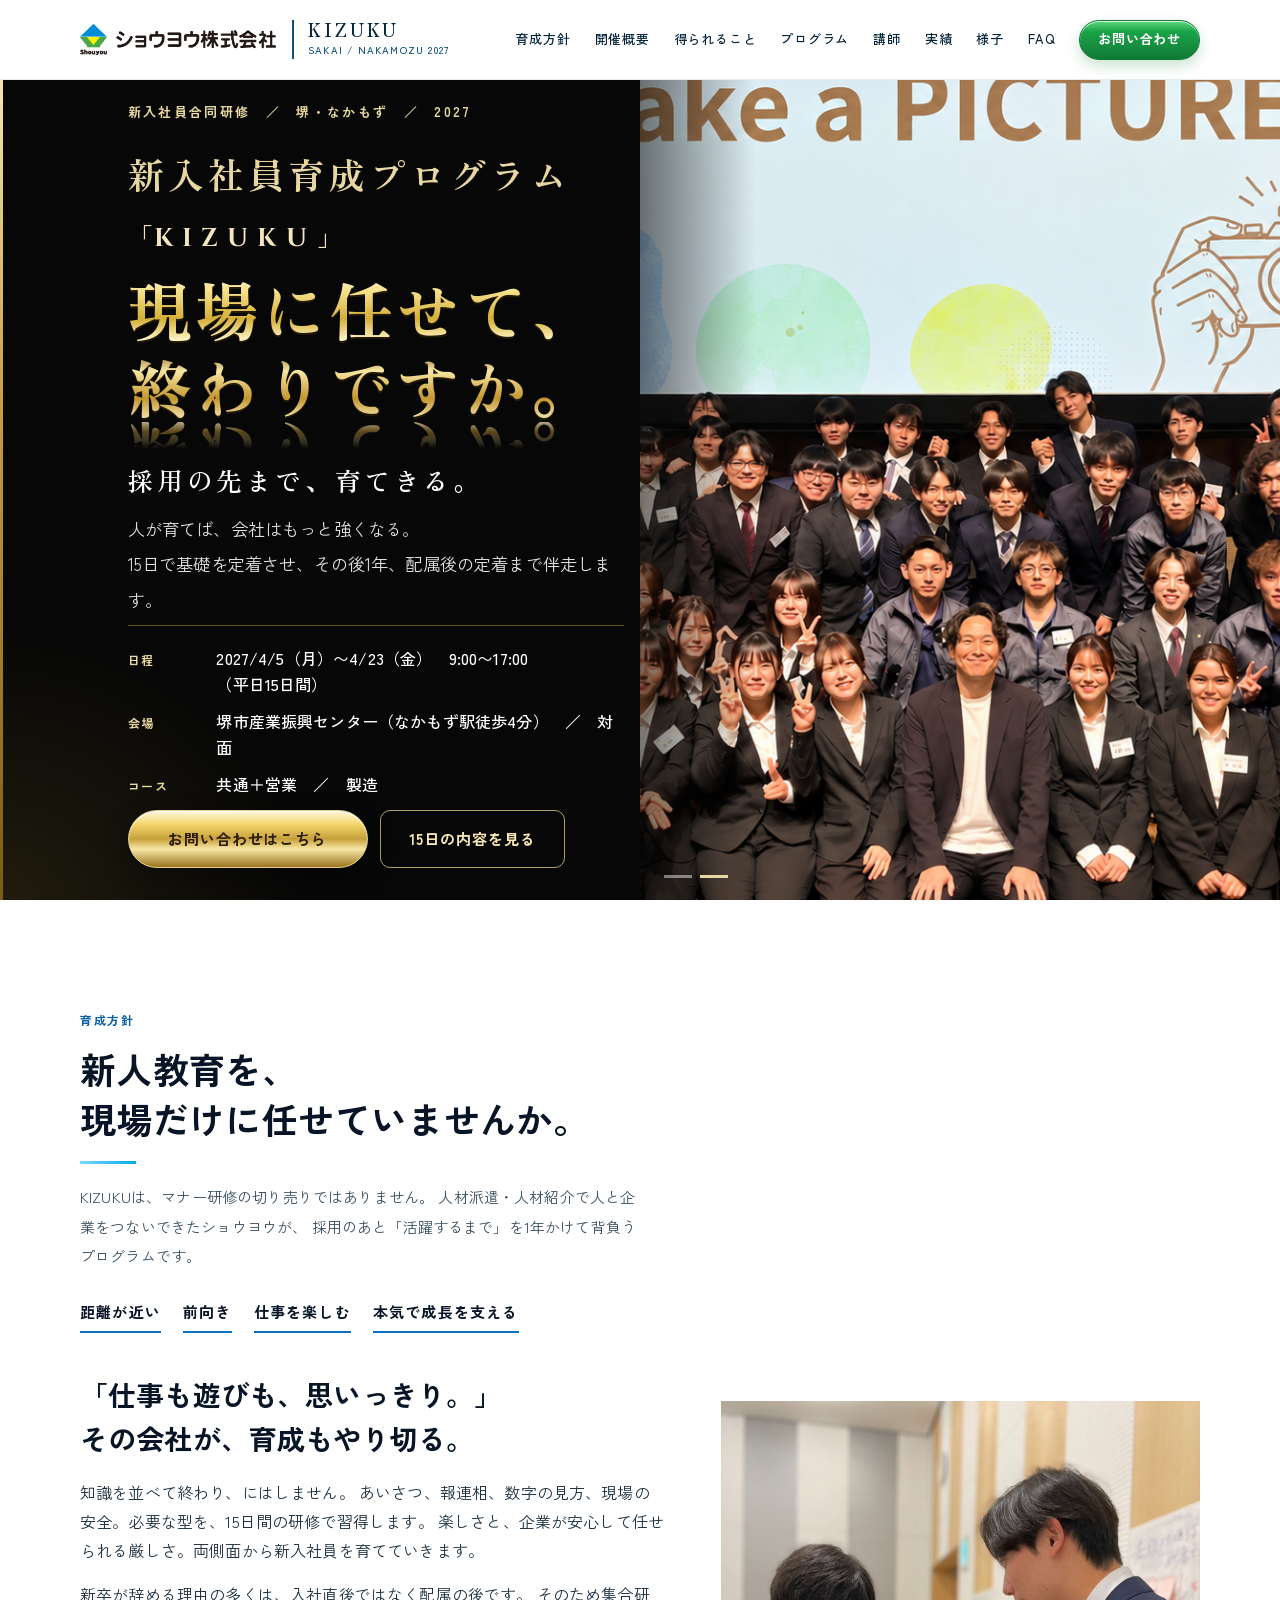
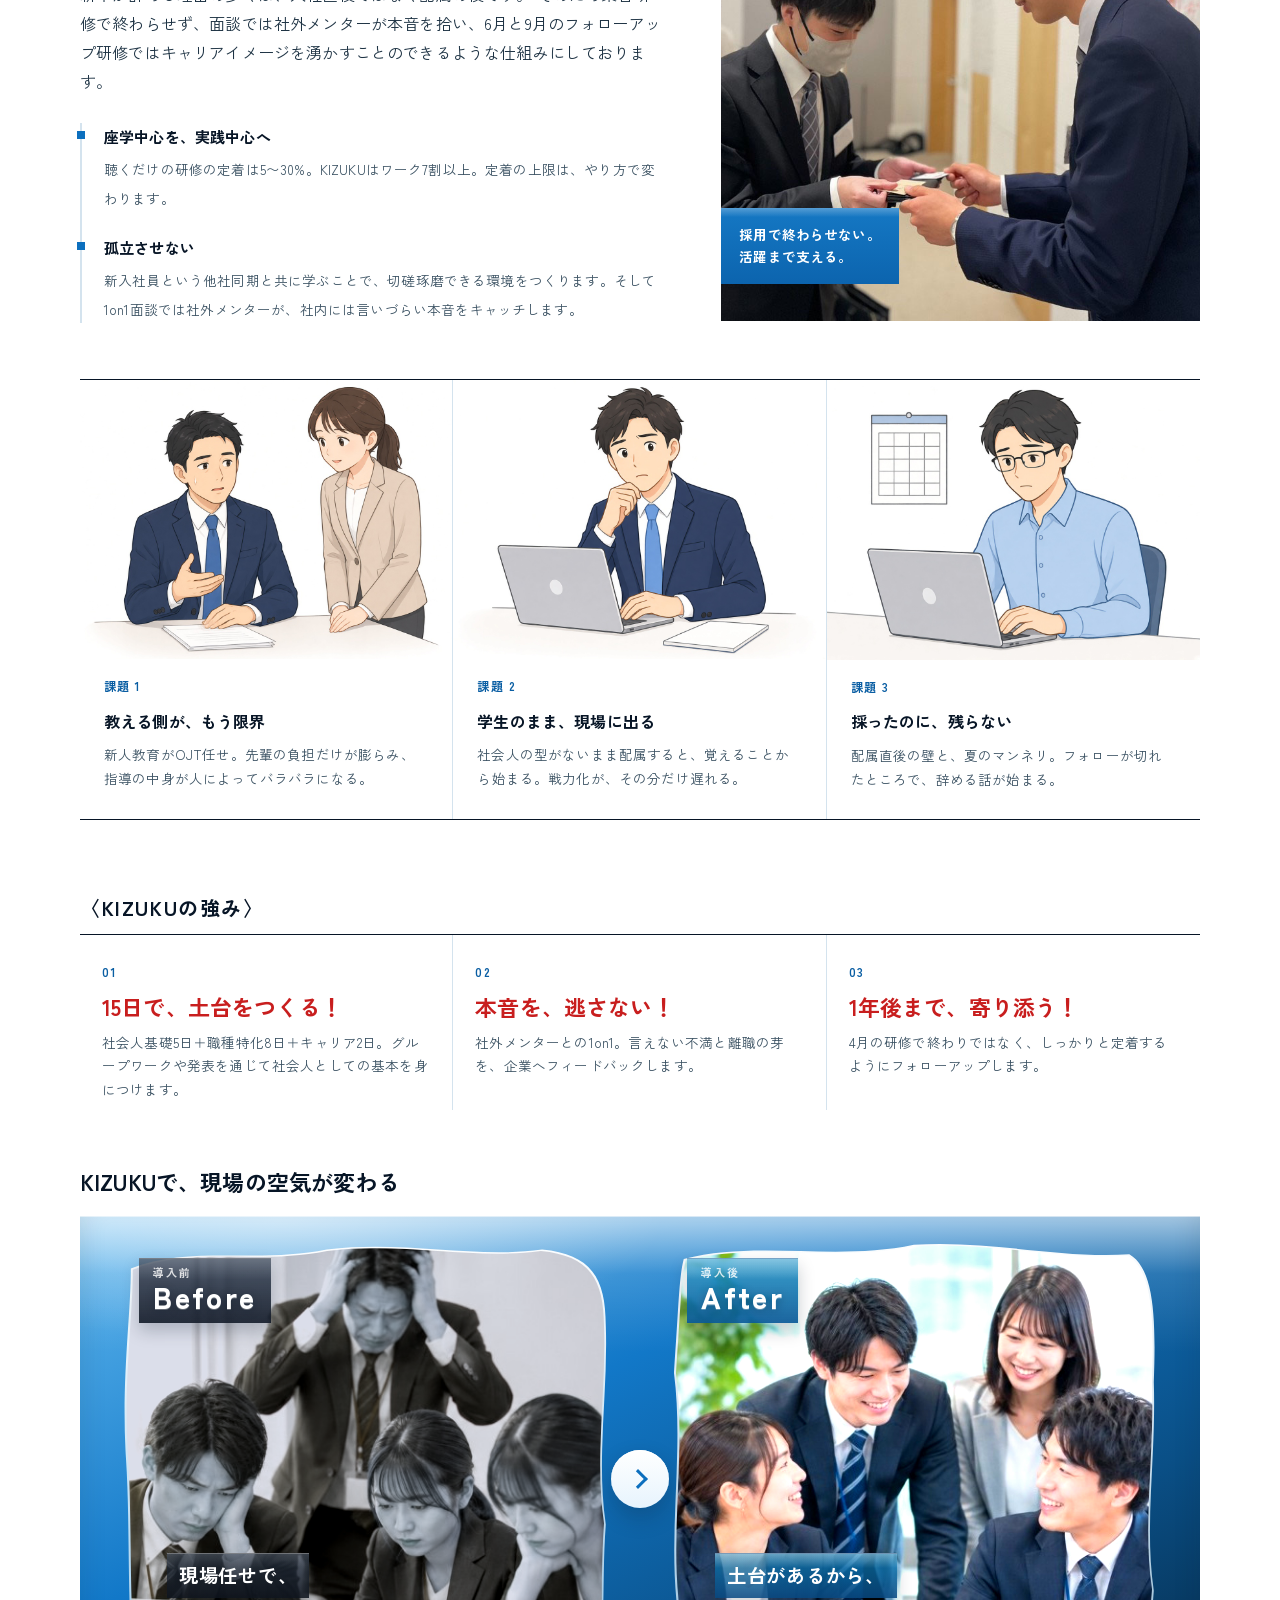
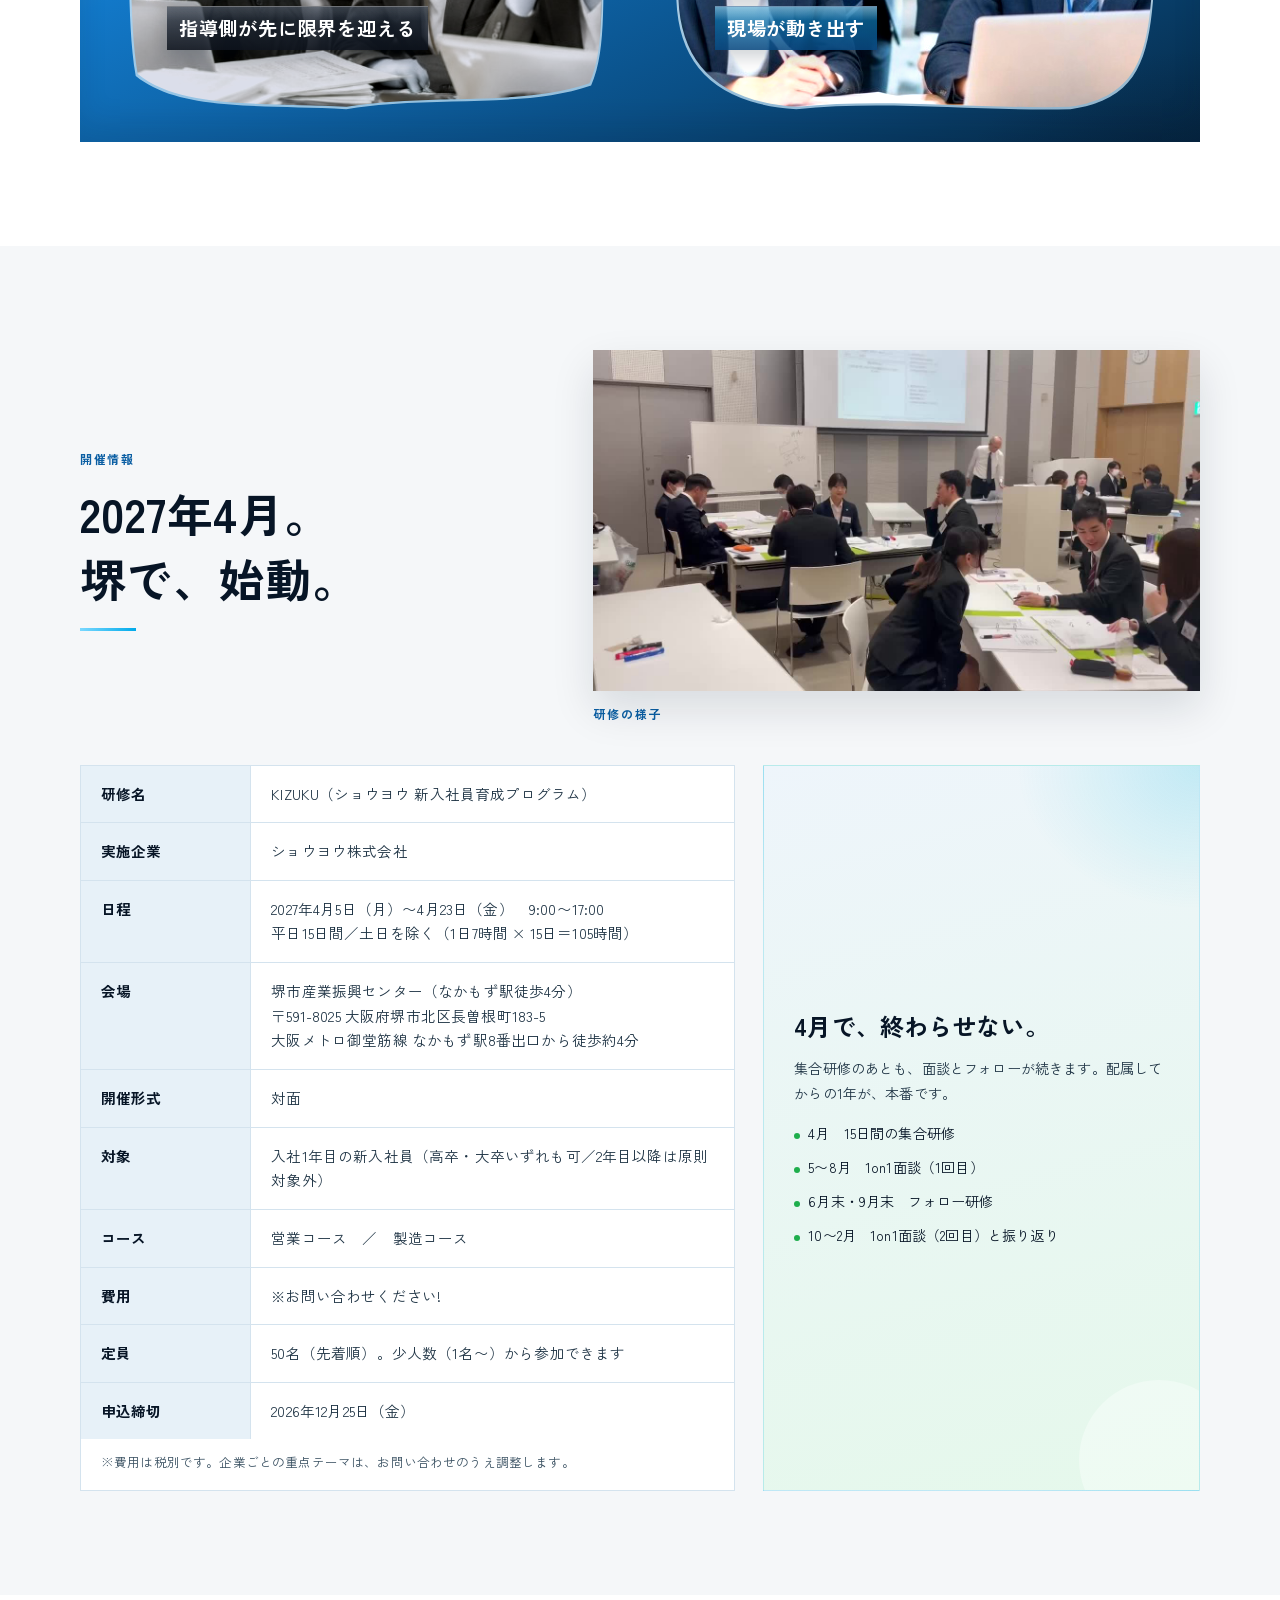
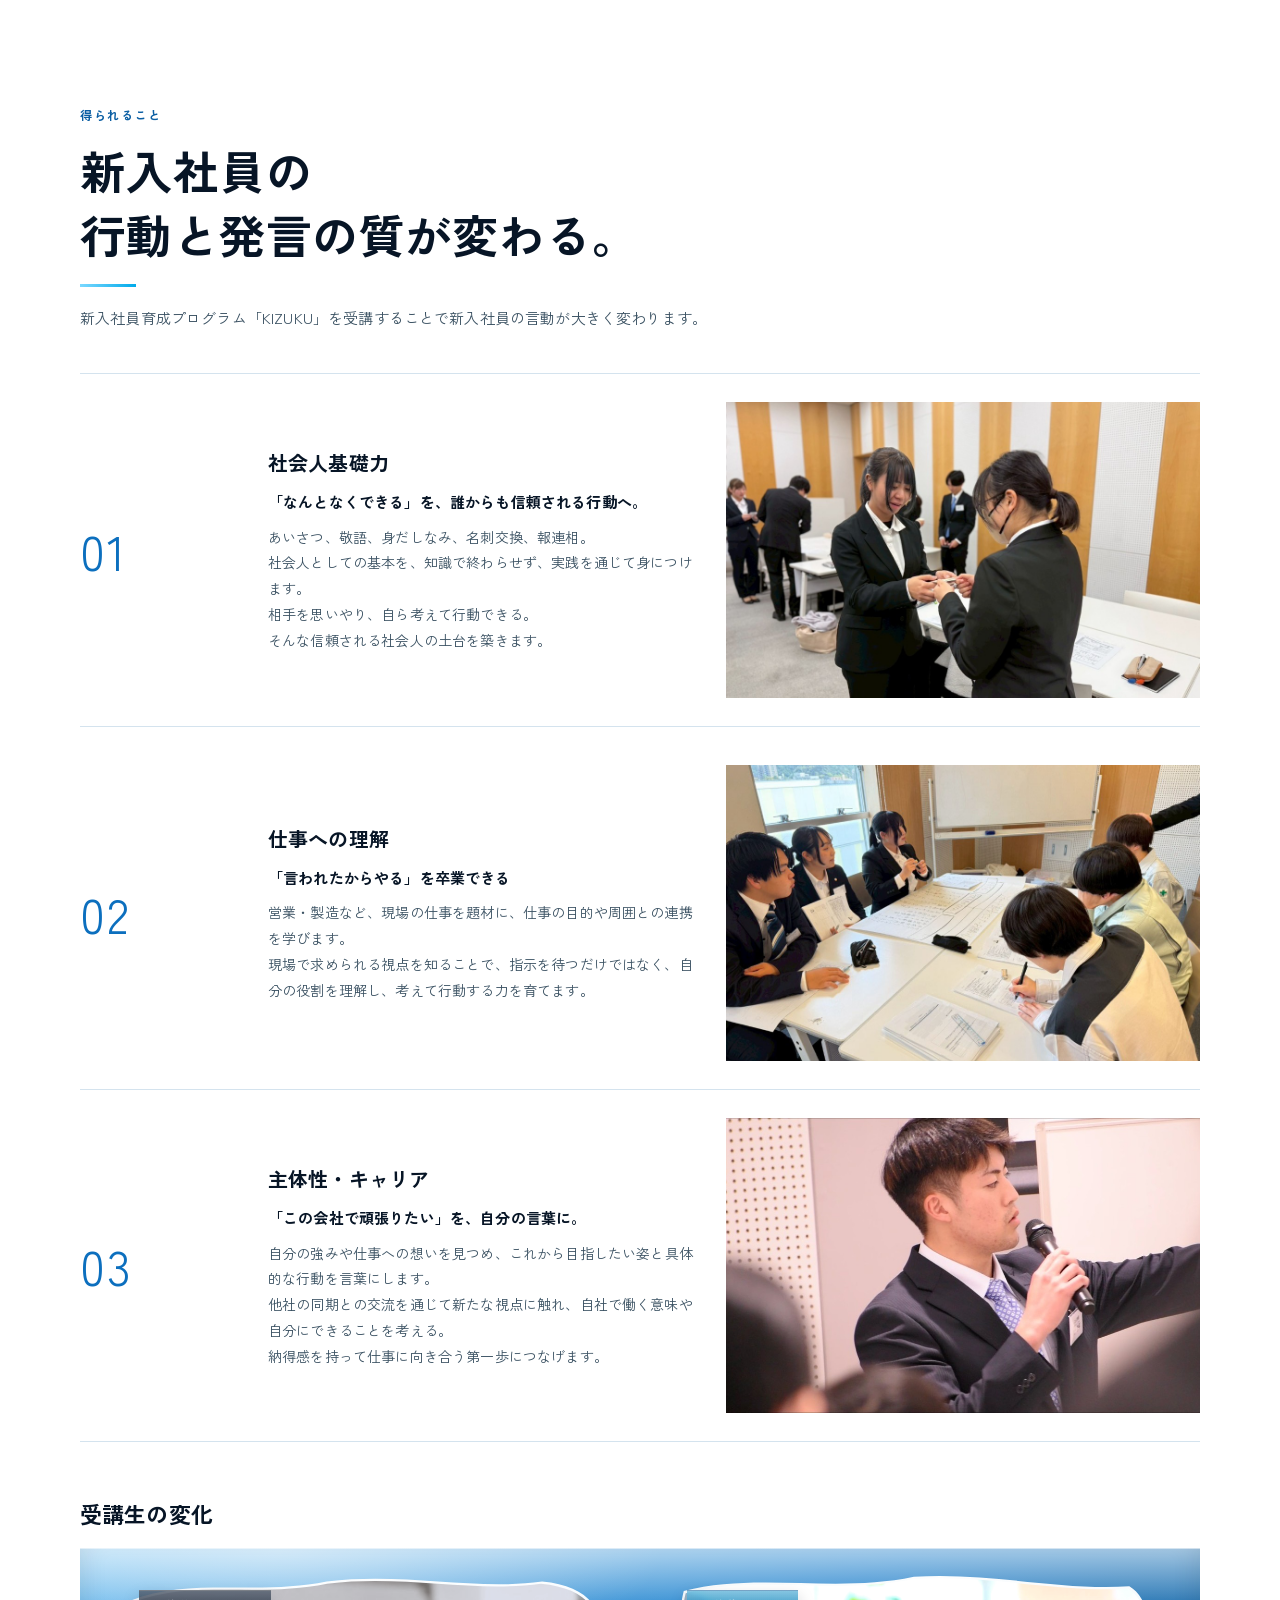
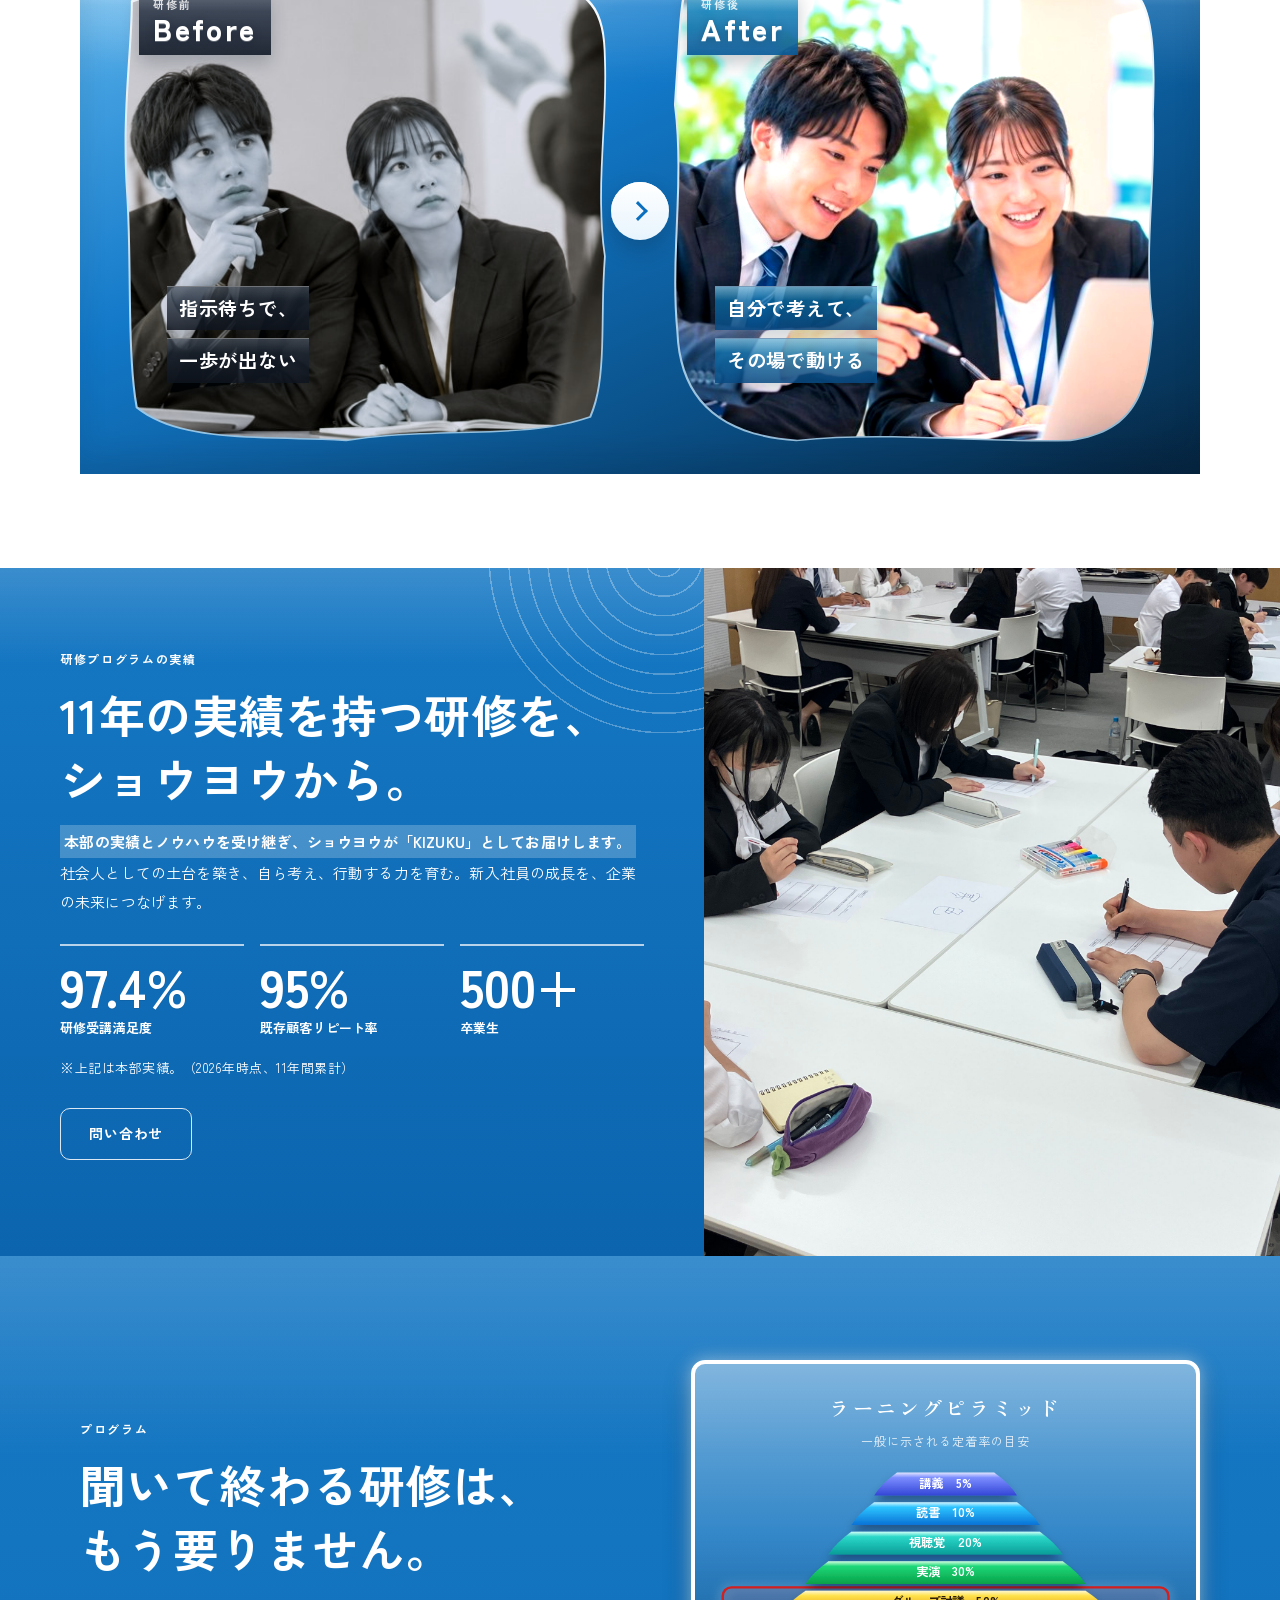
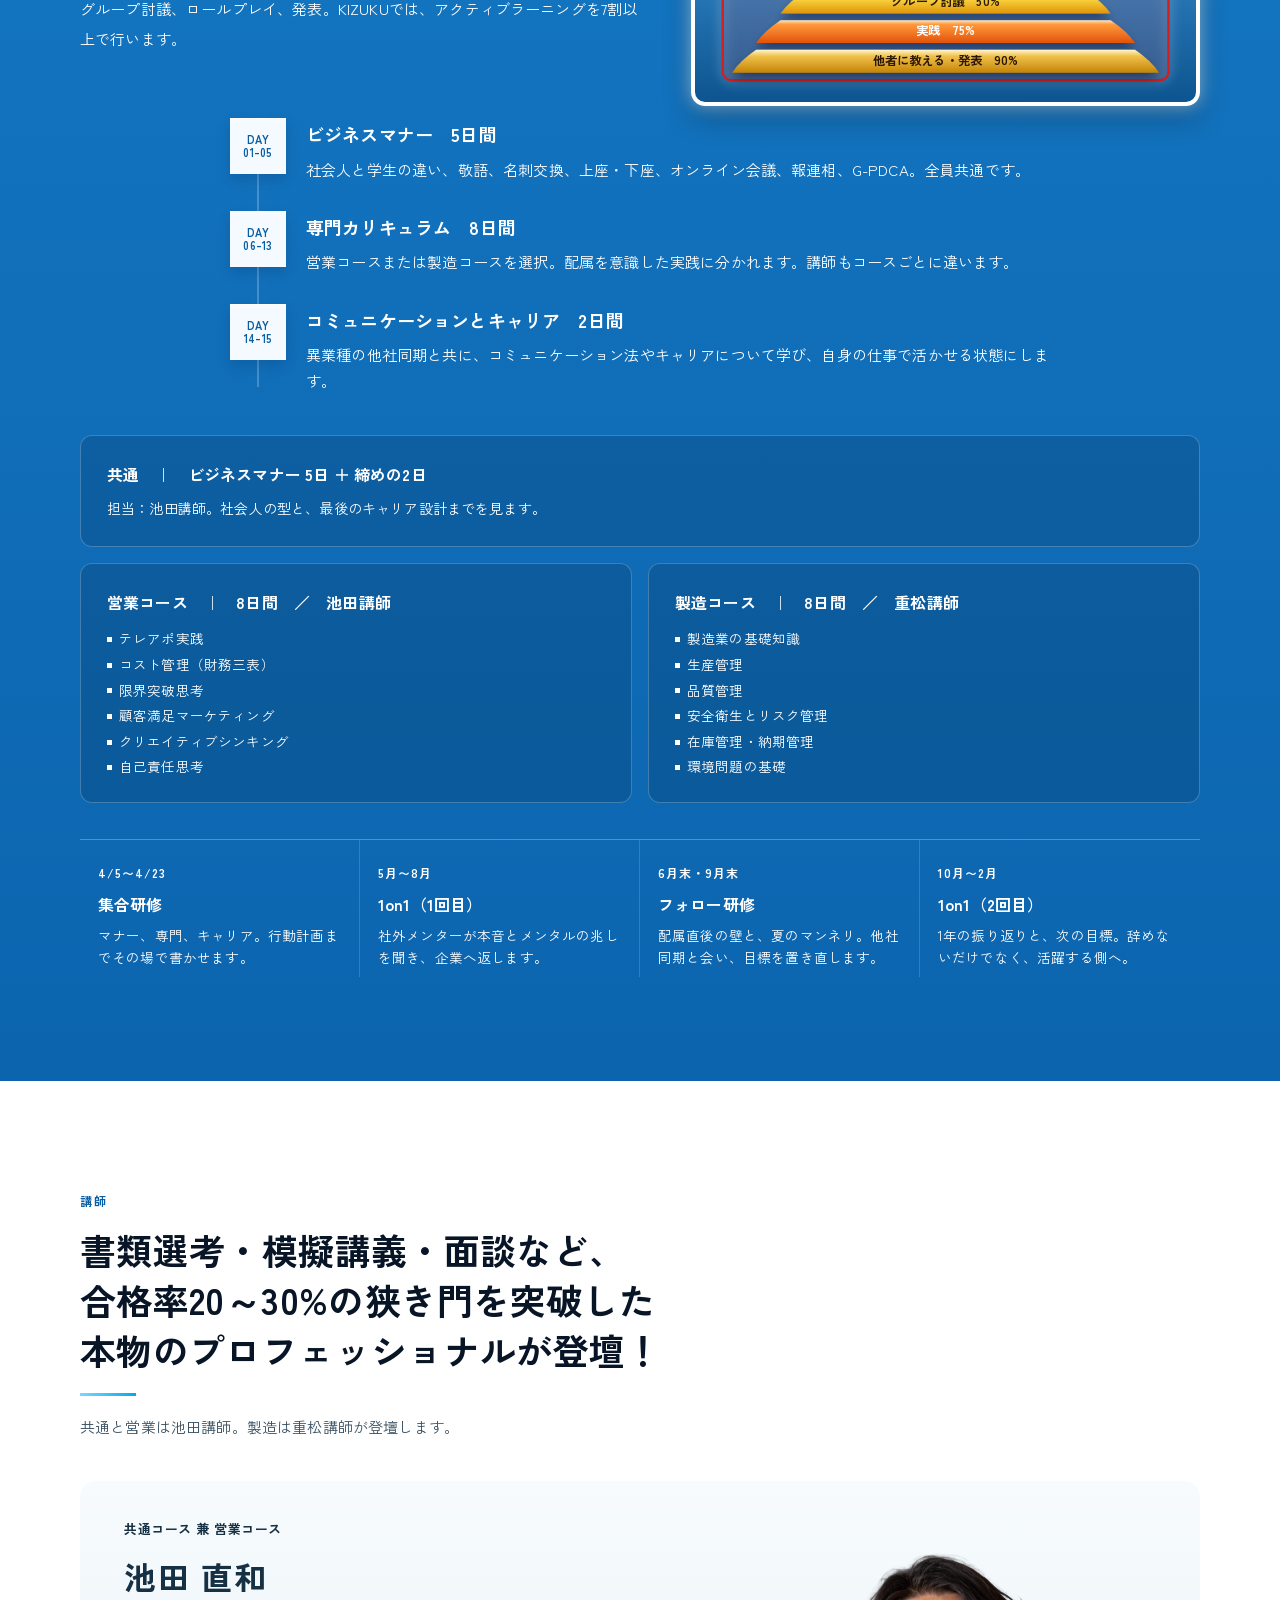
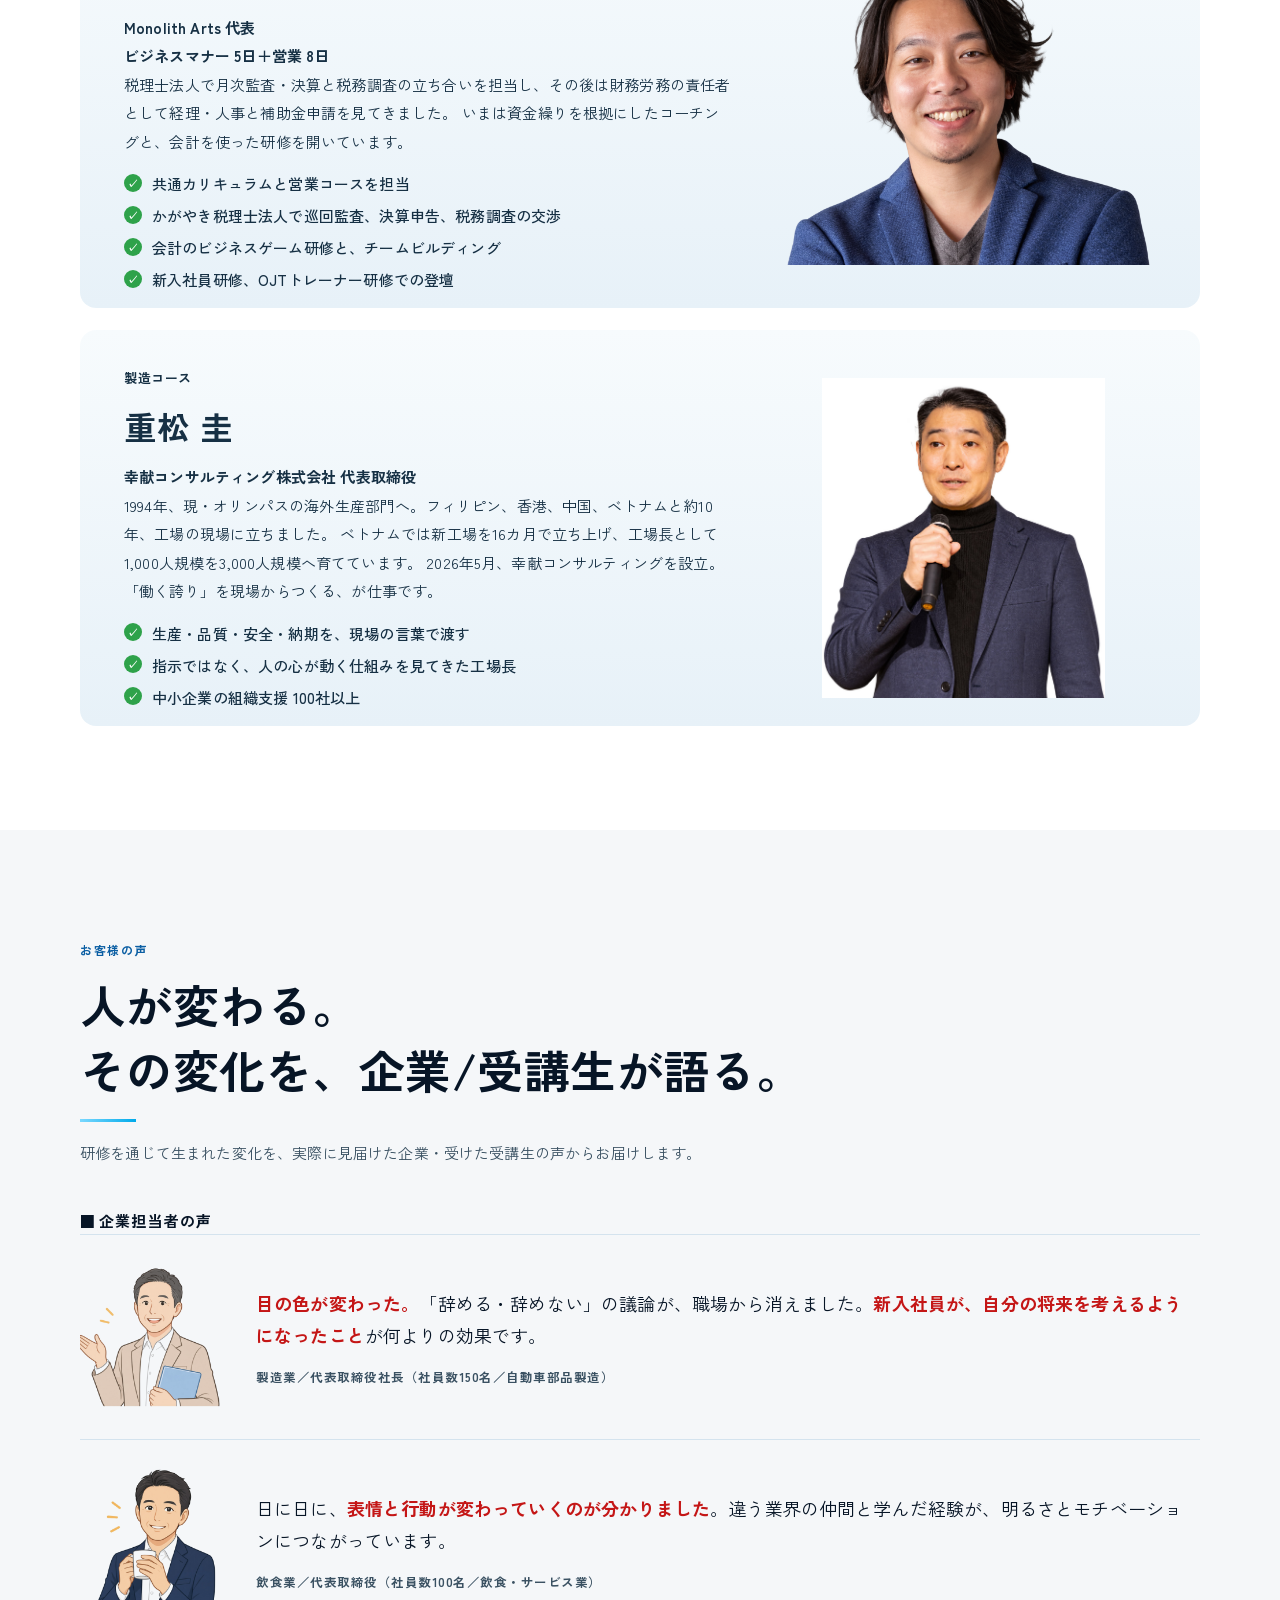
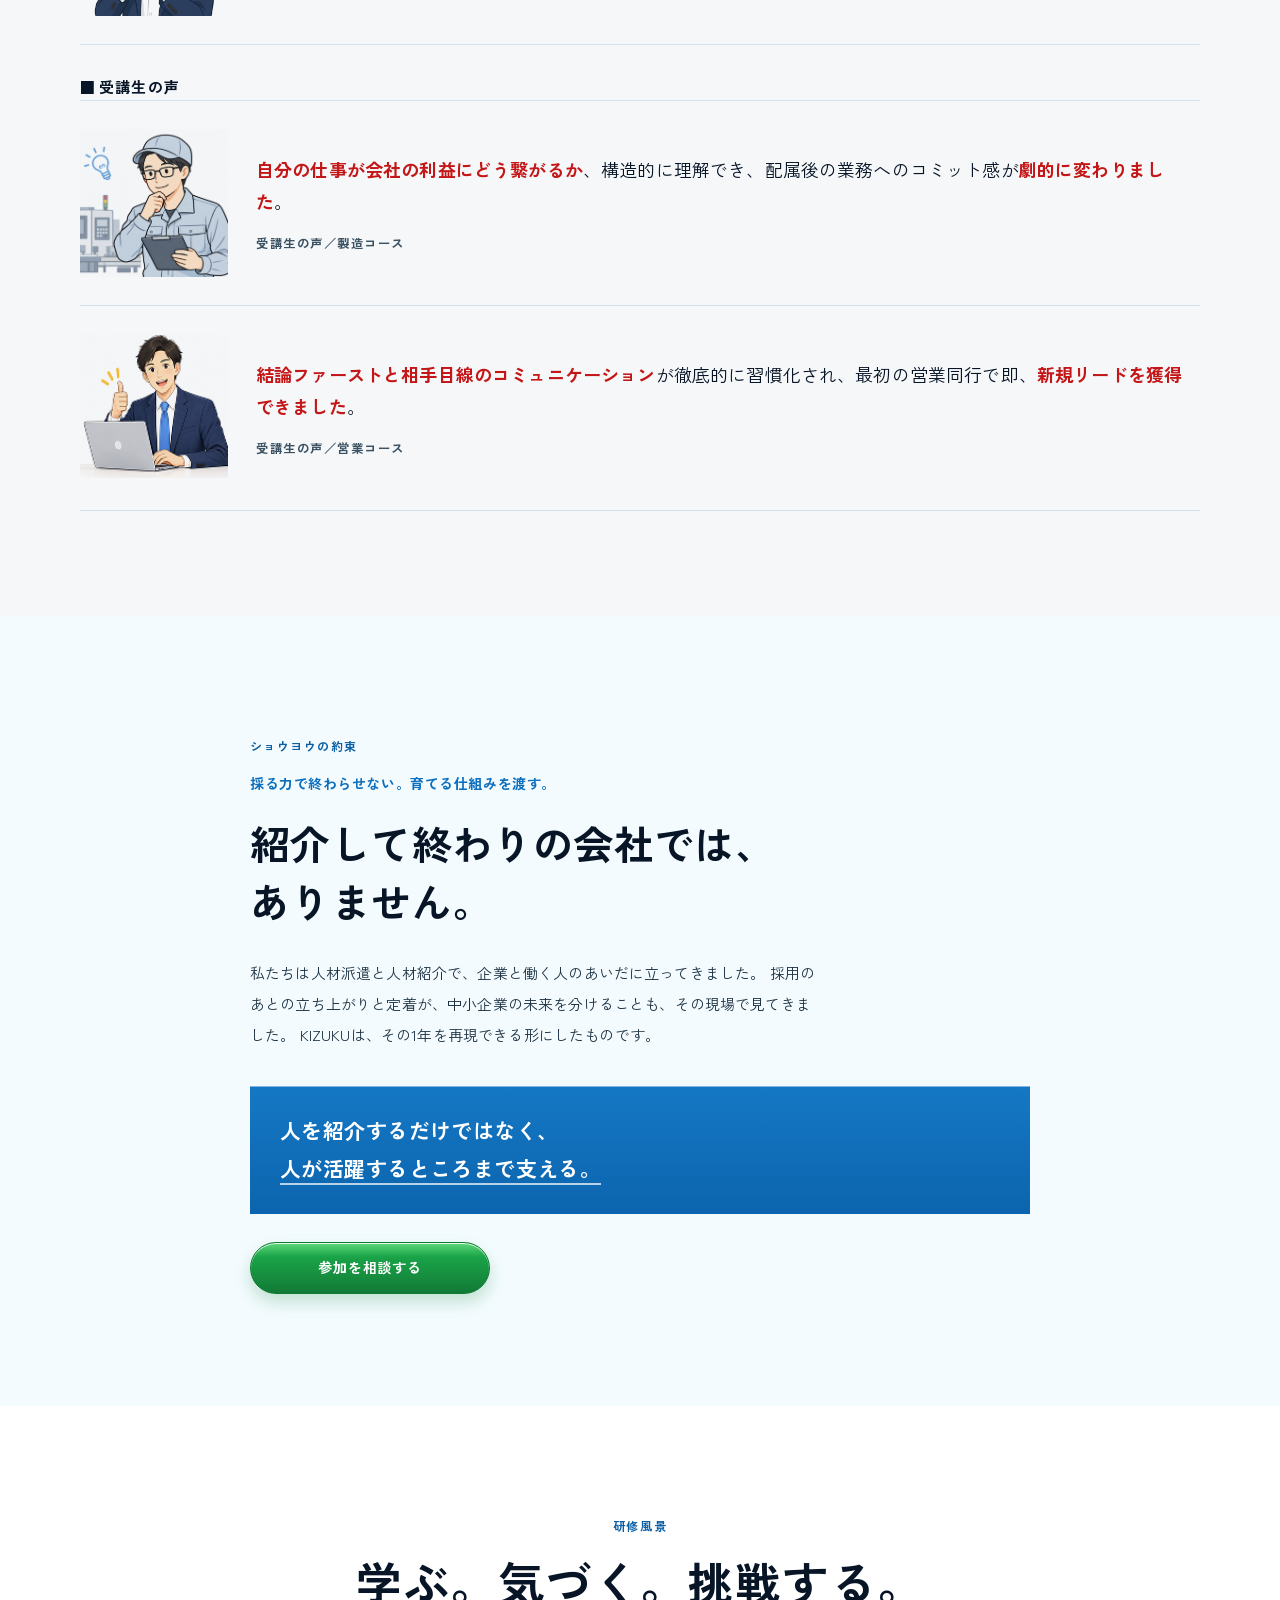
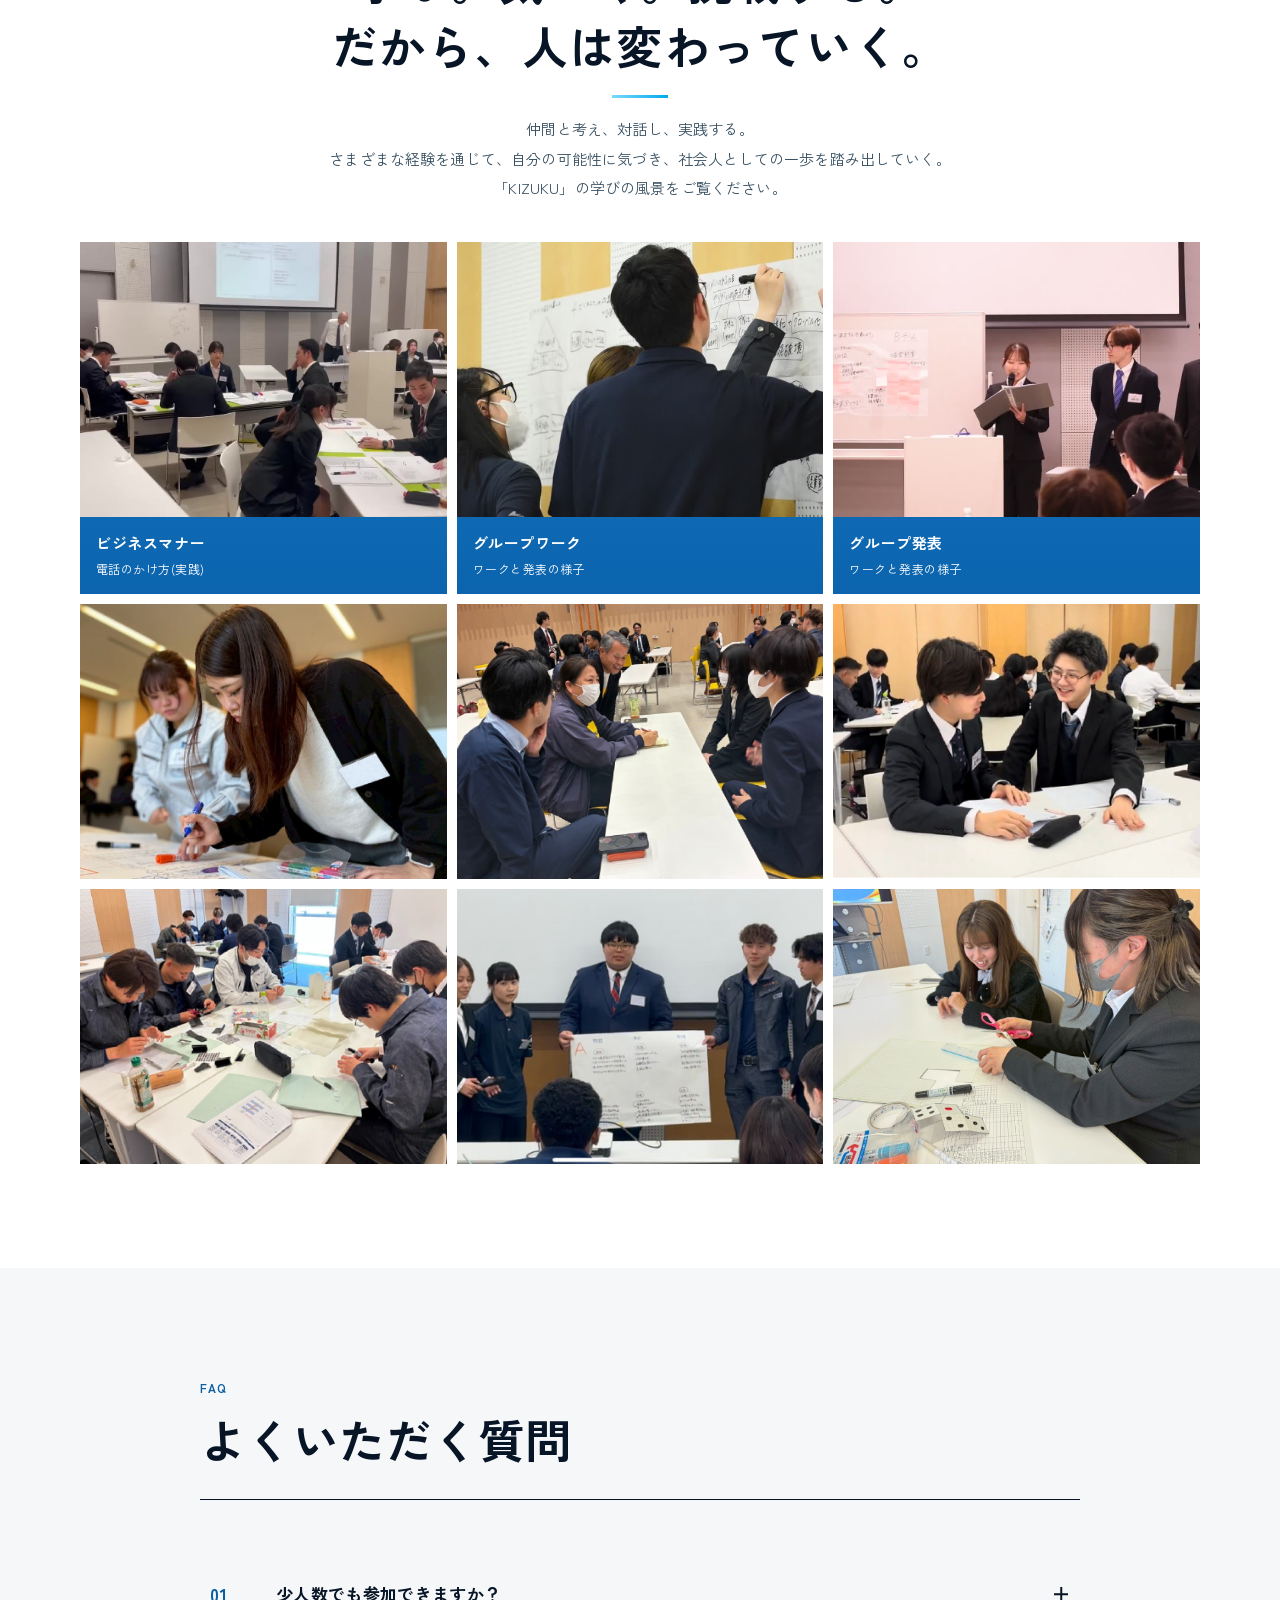
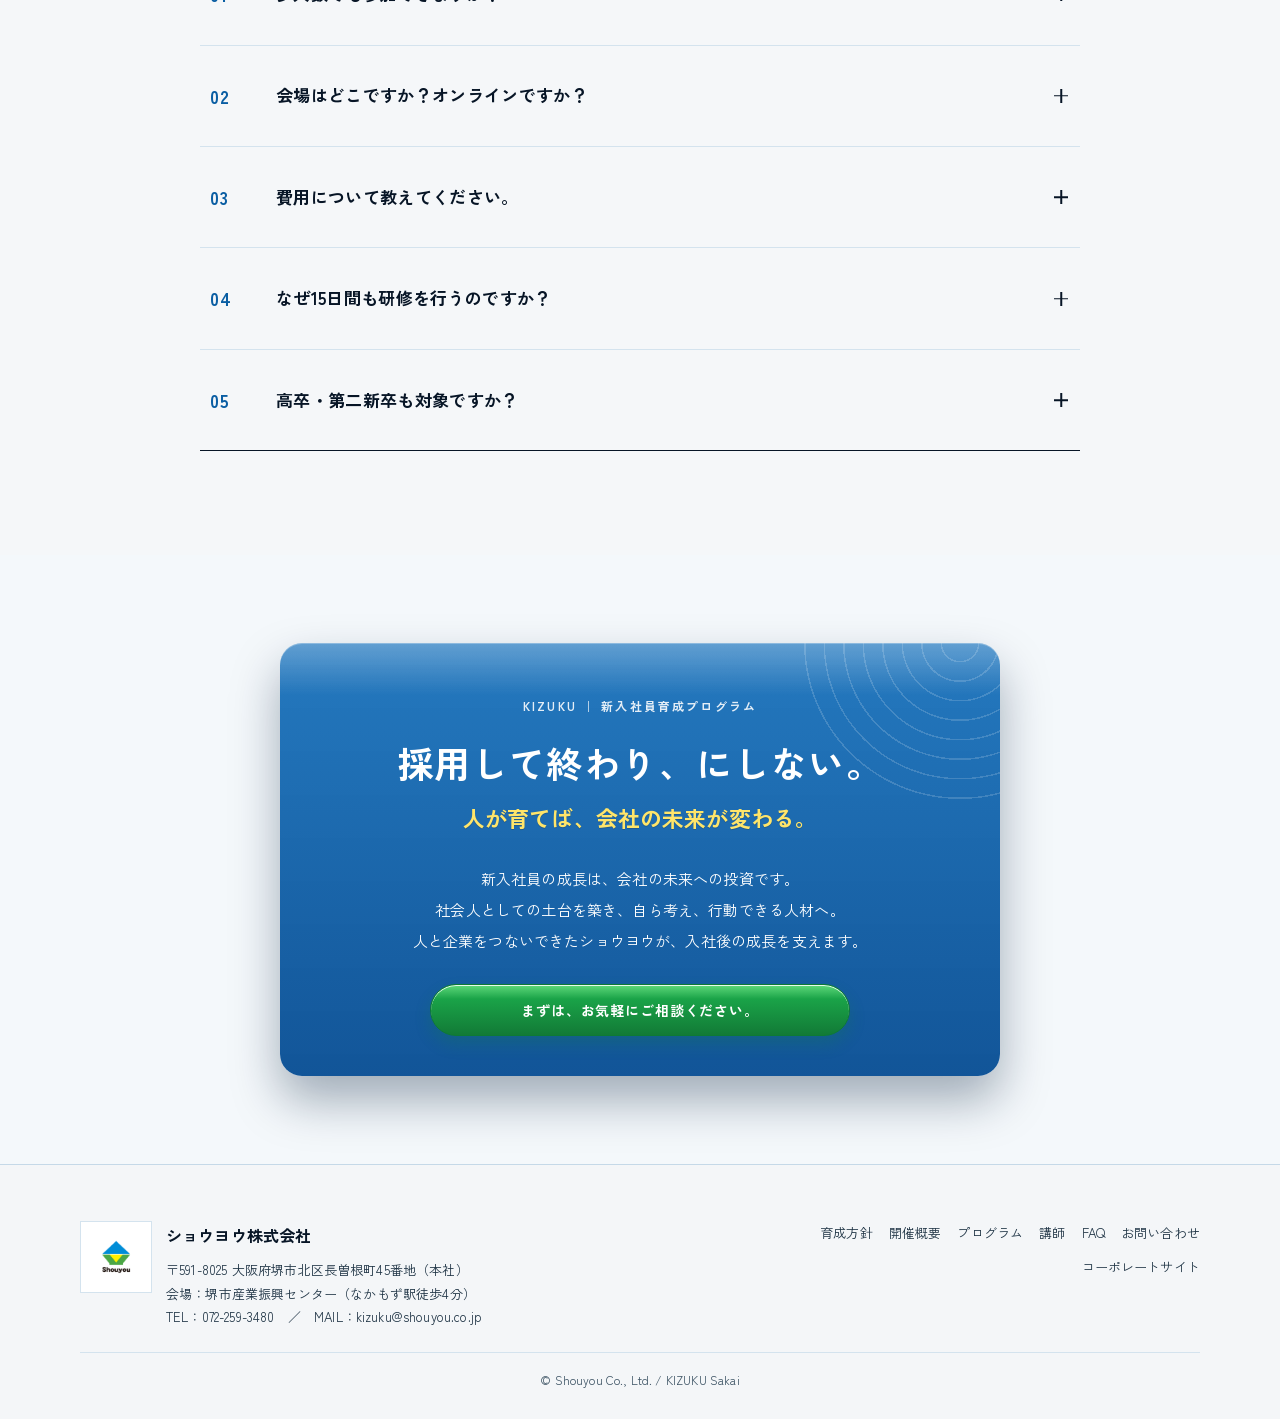
==== index.html @ 3a76c276 "q-kikuzw" ====
<!DOCTYPE html>
<html lang="ja">
<head>
  <meta charset="UTF-8">
  <meta name="viewport" content="width=device-width, initial-scale=1.0">
  <title>KIZUKU｜ショウヨウの新入社員育成プログラム【堺・なかもず】</title>
  <meta name="description" content="採って終わりにしない。15日間の集合研修と1年間の伴走で、新卒を現場で動ける人材にする。ショウヨウの新入社員育成プログラムKIZUKU。2027年4月、堺市産業振興センター（なかもず駅徒歩4分）。">
  <meta property="og:title" content="KIZUKU｜ショウヨウの新入社員育成プログラム">
  <meta property="og:description" content="人が育てば、会社はもっと強くなる。堺・なかもずから始まる、1年間の新入社員育成。">
  <meta property="og:type" content="website">
  <meta property="og:locale" content="ja_JP">
  <link rel="preconnect" href="https://fonts.googleapis.com">
  <link rel="preconnect" href="https://fonts.gstatic.com" crossorigin>
  <link href="https://fonts.googleapis.com/css2?family=Cinzel:wght@600;700&family=IBM+Plex+Sans+JP:wght@400;500;600;700&family=Zen+Kaku+Gothic+New:wght@500;700&family=Zen+Old+Mincho:wght@500;600;700;900&display=swap" rel="stylesheet">
  <link rel="stylesheet" href="css/style.css">
</head>
<body>
  <header class="header" id="header">
    <div class="wrap header__in">
      <a class="logo" href="#top">
        <img src="assets/logo/shouyou-logo.png" width="138" height="44" alt="ショウヨウ株式会社">
        <span class="logo__k">
          <b>KIZUKU</b>
          <span>SAKAI / NAKAMOZU 2027</span>
        </span>
      </a>
      <nav class="nav" aria-label="メインメニュー">
        <a href="#why">育成方針</a>
        <a href="#overview">開催概要</a>
        <a href="#benefits">得られること</a>
        <a href="#program">プログラム</a>
        <a href="#instructor">講師</a>
        <a href="#voices">実績</a>
        <a href="#gallery">様子</a>
        <a href="#faq">FAQ</a>
        <a class="nav__cta" href="contact.html">お問い合わせ</a>
      </nav>
      <button class="menu-btn" type="button" aria-label="メニューを開く" aria-expanded="false" aria-controls="spnav">
        <span></span><span></span><span></span>
      </button>
    </div>
    <nav class="spnav" id="spnav" aria-label="スマートフォン用メニュー">
      <div class="spnav__in">
        <ul class="spnav__list">
          <li><a href="#why"><span>育成方針</span></a></li>
          <li><a href="#overview"><span>開催概要</span></a></li>
          <li><a href="#benefits"><span>得られること</span></a></li>
          <li><a href="#program"><span>プログラム</span></a></li>
          <li><a href="#instructor"><span>講師</span></a></li>
          <li><a href="#voices"><span>実績</span></a></li>
          <li><a href="#gallery"><span>様子</span></a></li>
          <li><a href="#faq"><span>FAQ</span></a></li>
        </ul>
        <div class="spnav__foot">
          <a class="btn btn--cyan" href="contact.html">お問い合わせ</a>
          <a class="spnav__corp" href="https://www.shouyou.co.jp/" target="_blank" rel="noopener">コーポレートサイト</a>
        </div>
      </div>
    </nav>
  </header>

  <main id="top">
    <section class="hero" aria-label="ファーストビュー">
      <div class="hero__pane fade">
        <p class="hero__mark"><span class="sp-ib">新入社員合同研修</span>　／　<span class="sp-ib">堺・なかもず</span>　／　<span class="sp-ib">2027</span></p>
        <p class="hero__program">新入社員育成プログラム</p>
        <p class="hero__brand">「<span>KIZUKU</span>」</p>
        <h1 class="hero__catch">
          <span class="hero__gold">現場に任せて、<br>終わりですか。</span>
          <span class="hero__reflect" aria-hidden="true">
            <span class="hero__gold hero__gold--mirror">終わりですか。</span>
          </span>
        </h1>
        <p class="hero__sub"><span class="sp-ib">採用の先まで、</span><span class="sp-ib">育てきる。</span></p>
        <p class="hero__lead">
          <span class="sp-ib">人が育てば、</span><span class="sp-ib">会社はもっと強くなる。</span><br>
          <span class="sp-ib">15日で基礎を定着させ、</span><span class="sp-ib">その後1年、</span><span class="sp-ib">配属後の定着まで伴走します。</span>
        </p>
        <dl class="hero__facts">
          <div><dt>日程</dt><dd>2027/4/5（月）〜4/23（金）　9:00〜17:00<span class="nowrap">（平日15日間）</span></dd></div>
          <div><dt>会場</dt><dd>堺市産業振興センター<span class="sp-ib">（なかもず駅徒歩4分）</span>　／　対面</dd></div>
          <div><dt>コース</dt><dd>共通＋営業　／　製造</dd></div>
        </dl>
        <div class="hero__acts">
          <a class="btn btn--gold btn--wide" href="contact.html">お問い合わせはこちら</a>
          <a class="btn btn--gold-ghost" href="#program">15日の内容を見る</a>
        </div>
      </div>
      <div class="hero__shot">
        <div class="hero__slides">
          <img class="is-on" src="assets/gallery/hero-room.jpg" alt="研修会場でワークに取り組む新入社員" width="1200" height="900">
          <img src="assets/gallery/hero-group.jpg" alt="研修の集合写真" width="1200" height="900">
        </div>
        <div class="hero__shot-veil" aria-hidden="true"></div>
        <div class="hero__dots" role="tablist" aria-label="写真の切り替え">
          <button class="hero__dot is-on" type="button" aria-label="研修会場"></button>
          <button class="hero__dot" type="button" aria-label="集合写真"></button>
        </div>
      </div>
    </section>

    <section class="sec" id="why">
      <div class="wrap">
        <div class="head fade">
          <p class="kicker">育成方針</p>
          <h2 class="ttl ttl--display">新人教育を、<br><span class="nowrap">現場だけに任せていませんか。</span></h2>
          <hr class="rule">
          <p class="desc" style="margin-top:18px">
            KIZUKUは、マナー研修の切り売りでは<span class="sp-nw">ありません。</span>
            <span class="sp-nw">人材派遣・人材紹介で</span>人と企業をつないできた<span class="sp-nw">ショウヨウが、</span>
            採用のあと「活躍するまで」を<span class="sp-nw">1年かけて</span><span class="sp-nw">背負うプログラムです。</span>
          </p>
          <ul class="traits fade" aria-label="ショウヨウらしさ">
            <li>距離が近い</li>
            <li>前向き</li>
            <li>仕事を楽しむ</li>
            <li>本気で成長を支える</li>
          </ul>
        </div>

        <div class="why fade">
          <div class="why__text">
            <h3><span class="sp-ib">「仕事も遊びも、</span><span class="sp-ib">思いっきり。」</span><br><span class="sp-ib">その会社が、</span><span class="sp-ib">育成もやり切る。</span></h3>
            <p>
              知識を並べて終わり、にはしません。
              <span class="sp-nw">あいさつ、</span>報連相、数字の見方、<span class="sp-nw">現場の安全。</span><span class="sp-nw">必要な型を、</span>15日間の研修で<span class="sp-nw">習得します。</span>
              楽しさと、企業が安心して任せられる厳しさ。両側面から新入社員を<span class="sp-nw">育てていきます。</span>
            </p>
            <p>
              新卒が辞める理由の多くは、入社直後では<span class="sp-nw">なく配属の後です。</span>
              そのため集合研修で<span class="sp-nw">終わらせず、</span>面談では社外メンターが本音を拾い、<span class="sp-nw">6月と9月の</span>フォローアップ研修では<span class="sp-nw">キャリアイメージ</span>を湧かすことの<span class="sp-nw">できるような</span><span class="sp-nw">仕組みにしております。</span>
            </p>
            <ul class="rail">
              <li>
                <strong>座学中心を、実践中心へ</strong>
                <span>聴くだけの研修の定着は5〜30%。KIZUKUは<span class="sp-nw">ワーク7割以上。</span>定着の上限は、やり方で<span class="sp-nw">変わります。</span></span>
              </li>
              <li>
                <strong>孤立させない</strong>
                <span>新入社員という他社同期と共に学ぶことで、<span class="sp-nw">切磋琢磨</span>できる環境をつくります。そして<span class="sp-nw">1on1面談では</span><span class="sp-nw">社外メンター</span>が、<span class="sp-nw">社内には</span>言いづらい<span class="sp-nw">本音をキャッチします。</span></span>
              </li>
            </ul>
          </div>
          <div class="why__visual">
            <img src="assets/gallery/why-cards.jpg" alt="名刺を交わし合う受講生" width="1024" height="768">
            <p class="why__caption">採用で終わらせない。<br>活躍まで支える。</p>
          </div>
        </div>

        <div class="issues fade">
          <article>
            <figure class="issues__illust">
              <img src="assets/img/issue-1.jpg" alt="指導に追われ限界を迎える先輩社員" width="1024" height="768">
            </figure>
            <em>課題 1</em>
            <h4>教える側が、もう限界</h4>
            <p>新人教育がOJT任せ。先輩の<span class="sp-nw">負担だけが</span><span class="sp-nw">膨らみ、</span>指導の中身が人によって<span class="sp-nw">バラバラになる。</span></p>
          </article>
          <article>
            <figure class="issues__illust">
              <img src="assets/img/issue-2.jpg" alt="社会人の型がないまま現場に立つ新卒" width="1024" height="768">
            </figure>
            <em>課題 2</em>
            <h4>学生のまま、現場に出る</h4>
            <p>社会人の型がないまま配属すると、<span class="sp-nw">覚えることから</span>始まる。戦力化が、<span class="sp-nw">その分だけ</span><span class="sp-nw">遅れる。</span></p>
          </article>
          <article>
            <figure class="issues__illust">
              <img src="assets/img/issue-3.jpg" alt="フォローが切れ離職が進む空席" width="1024" height="768">
            </figure>
            <em>課題 3</em>
            <h4>採ったのに、残らない</h4>
            <p>配属直後の壁と、夏のマンネリ。<span class="sp-nw">フォローが</span>切れたところで、辞める話が<span class="sp-nw">始まる。</span></p>
          </article>
        </div>

        <p class="powers__label fade">〈KIZUKUの強み〉</p>
        <div class="powers fade">
          <article>
            <em>01</em>
            <h3>15日で、土台をつくる！</h3>
            <p>社会人基礎5日＋職種特化8日＋キャリア2日。<span class="sp-nw">グループワーク</span>や発表を通じて社会人としての<span class="sp-nw">基本を身につけます。</span></p>
          </article>
          <article>
            <em>02</em>
            <h3>本音を、逃さない！</h3>
            <p>社外メンターとの1on1。言えない不満と<span class="sp-nw">離職の芽を、</span>企業へ<span class="sp-nw">フィードバックします。</span></p>
          </article>
          <article>
            <em>03</em>
            <h3>1年後まで、寄り添う！</h3>
            <p>4月の研修で終わりではなく、<span class="sp-nw">しっかりと</span><span class="sp-nw">定着するように</span><span class="sp-nw">フォローアップします。</span></p>
          </article>
        </div>

        <div class="vbanner vbanner--compare fade">
          <svg class="vbanner__defs" aria-hidden="true" focusable="false">
            <defs>
              <mask id="vb-brush-a" maskContentUnits="objectBoundingBox">
                <path fill="white" d="M.02.06 C.14.01.28.05.42.02 C.58.0.72.04.86.02 C.96.03.99.08.99.18 C.995.32.97.46.99.6 C.98.74.995.86.96.94 C.82.99.64.96.46.99 C.28.98.12.995.03.92 C.01.8.02.62.01.46 C.0.3.02.16.02.06Z"/>
              </mask>
              <mask id="vb-brush-b" maskContentUnits="objectBoundingBox">
                <path fill="white" d="M.03.04 C.18.0.34.045.5.01 C.66.0.8.04.94.03 C.99.06.995.16.99.3 C.995.46.97.6.99.74 C.98.88.96.97.82.99 C.64.995.44.97.26.99 C.1.98.02.9.015.76 C.0.6.03.44.01.28 C.02.14.02.08.03.04Z"/>
              </mask>
            </defs>
          </svg>
          <div class="vbanner__head">
            <h3><span class="sp-ib">KIZUKUで、</span><span class="sp-ib">現場の空気が変わる</span></h3>
          </div>
          <div class="vbanner__split">
            <figure class="vbanner__pane vbanner__pane--before">
              <div class="vbanner__frame">
                <span class="vbanner__paint" aria-hidden="true"></span>
                <img src="assets/img/vbanner-before.jpg" alt="現場任せで指導側が限界を迎える様子" width="507" height="682">
                <p class="vbanner__index"><span>導入前</span><b>Before</b></p>
                <figcaption>
                  <span>現場任せで、</span>
                  <span>指導側が先に限界を迎える</span>
                </figcaption>
              </div>
            </figure>
            <div class="vbanner__arrow" aria-hidden="true"><span></span></div>
            <figure class="vbanner__pane vbanner__pane--after">
              <div class="vbanner__frame">
                <span class="vbanner__paint" aria-hidden="true"></span>
                <img src="assets/img/vbanner-after.jpg" alt="土台があり現場が動き出す様子" width="507" height="682">
                <p class="vbanner__index"><span>導入後</span><b>After</b></p>
                <figcaption>
                  <span>土台があるから、</span>
                  <span>現場が動き出す</span>
                </figcaption>
              </div>
            </figure>
          </div>
        </div>
      </div>
    </section>

    <section class="sec sec--smoke" id="overview">
      <div class="wrap">
        <div class="overview-lead fade">
          <div class="head">
            <p class="kicker">開催情報</p>
            <h2 class="ttl ttl--display">2027年4月。<br>堺で、始動。</h2>
            <hr class="rule">
          </div>
          <figure class="overview-film">
            <div class="overview-film__frame">
              <img class="overview-film__still" src="assets/video/training-scene.jpg" alt="机を囲んで学ぶ受講生" width="1280" height="720">
              <video class="overview-film__video" autoplay muted loop playsinline preload="auto" poster="assets/video/training-scene.jpg">
                <source src="assets/video/training-scene.mp4" type="video/mp4">
              </video>
            </div>
            <figcaption>研修の様子</figcaption>
          </figure>
        </div>
        <div class="overview fade">
          <div class="sheet">
            <table>
              <tbody>
                <tr><th scope="row">研修名</th><td>KIZUKU（ショウヨウ <span class="sp-ib">新入社員育成プログラム）</span></td></tr>
                <tr><th scope="row">実施企業</th><td>ショウヨウ株式会社</td></tr>
                <tr><th scope="row">日程</th><td>2027年4月5日（月）〜<span class="sp-ib">4月23日（金）</span>　<span class="sp-ib">9:00〜17:00</span><br><span class="sp-ib">平日15日間／</span><span class="sp-ib">土日を除く</span><span class="sp-ib">（1日7時間 × 15日</span><span class="sp-ib">＝105時間）</span></td></tr>
                <tr><th scope="row">会場</th><td><span class="sp-ib">堺市産業振興センター</span><span class="sp-ib">（なかもず駅徒歩4分）</span><br><span class="sp-ib">〒591-8025</span> <span class="sp-ib">大阪府堺市北区長曽根町183-5</span><br><span class="sp-ib">大阪メトロ御堂筋線</span> <span class="sp-ib">なかもず駅8番出口から</span><span class="sp-ib">徒歩約4分</span></td></tr>
                <tr><th scope="row">開催形式</th><td>対面</td></tr>
                <tr><th scope="row">対象</th><td><span class="sp-ib">入社1年目の新入社員</span><span class="sp-ib">（高卒・大卒いずれも可／</span><span class="sp-ib">2年目以降は原則対象外）</span></td></tr>
                <tr><th scope="row">コース</th><td><span class="sp-ib">営業コース</span>　／　<span class="sp-ib">製造コース</span></td></tr>
                <tr><th scope="row">費用</th><td>※お問い合わせください!</td></tr>
                <tr><th scope="row">定員</th><td><span class="sp-ib">50名（先着順）。</span><span class="sp-ib">少人数（1名〜）から</span><span class="sp-ib">参加できます</span></td></tr>
                <tr><th scope="row">申込締切</th><td>2026年12月25日（金）</td></tr>
              </tbody>
            </table>
            <p class="note">※費用は税別です。企業ごとの重点テーマは、<span class="sp-nw">お問い合わせのうえ</span>調整します。</p>
          </div>
          <aside class="side">
            <h3><span class="sp-ib">4月で、</span><span class="sp-ib">終わらせない。</span></h3>
            <p><span class="sp-ib">集合研修のあとも、</span><span class="sp-ib">面談とフォローが続きます。</span><span class="sp-ib">配属してからの1年が、本番です。</span></p>
            <ul>
              <li>4月　15日間の集合研修</li>
              <li>5〜8月　1on1面談（1回目）</li>
              <li>6月末・9月末　フォロー研修</li>
              <li>10〜2月　1on1面談（2回目）と<span class="sp-nw">振り返り</span></li>
            </ul>
          </aside>
        </div>
      </div>
    </section>

    <section class="sec" id="benefits">
      <div class="wrap">
        <div class="head fade">
          <p class="kicker">得られること</p>
          <h2 class="ttl ttl--display">新入社員の<br><span class="sp-ib">行動と発言の</span><span class="sp-ib">質が変わる。</span></h2>
          <hr class="rule">
          <p class="desc" style="margin-top:16px">新入社員育成プログラム「KIZUKU」を<span class="sp-nw">受講することで</span>新入社員の言動が<span class="sp-nw">大きく変わります。</span></p>
        </div>

        <article class="benefit fade">
          <div class="benefit__no">01</div>
          <div class="benefit__copy">
            <h3>社会人基礎力</h3>
            <p class="benefit__lead"><span class="sp-ib">「なんとなくできる」を、</span><span class="sp-ib">誰からも信頼される行動へ。</span></p>
            <p>あいさつ、敬語、身だしなみ、名刺交換、<span class="sp-nw">報連相。</span><br>社会人としての基本を、知識で終わらせず、<span class="sp-nw">実践を通じて</span>身につけます。<br>相手を思いやり、自ら考えて行動できる。<br>そんな信頼される社会人の土台を築きます。</p>
          </div>
          <div class="benefit__pic">
            <img src="assets/gallery/benefit-01.jpg" alt="名刺を交わし合う受講生" width="1024" height="768">
          </div>
        </article>
        <article class="benefit fade">
          <div class="benefit__no">02</div>
          <div class="benefit__copy">
            <h3>仕事への理解</h3>
            <p class="benefit__lead">「言われたからやる」を卒業できる</p>
            <p>営業・製造など、現場の仕事を題材に、<span class="sp-nw">仕事の目的や</span><span class="sp-nw">周囲との連携を学びます。</span><br>現場で求められる視点を知ることで、<span class="sp-nw">指示を待つだけではなく、</span>自分の役割を<span class="sp-nw">理解し、</span><span class="sp-nw">考えて行動する力を</span>育てます。</p>
          </div>
          <div class="benefit__pic">
            <img src="assets/gallery/benefit-02.jpg" alt="スーツと作業着で同じ机に向かう受講生" width="1024" height="768">
          </div>
        </article>
        <article class="benefit fade">
          <div class="benefit__no">03</div>
          <div class="benefit__copy">
            <h3>主体性・キャリア</h3>
            <p class="benefit__lead"><span class="sp-ib">「この会社で頑張りたい」を、</span><span class="sp-ib">自分の言葉に。</span></p>
            <p>自分の強みや仕事への想いを見つめ、<span class="sp-nw">これから</span><span class="sp-nw">目指したい姿</span>と具体的な行動を<span class="sp-nw">言葉にします。</span><br>他社の同期との交流を通じて新たな視点に<span class="sp-nw">触れ、</span><span class="sp-nw">自社で働く意味</span>や自分にできることを<span class="sp-nw">考える。</span><br>納得感を持って仕事に向き合う第一歩に<span class="sp-nw">つなげます。</span></p>
          </div>
          <div class="benefit__pic">
            <img src="assets/gallery/benefit-03.jpg" alt="マイクを持って発表する受講生" width="1024" height="576">
          </div>
        </article>

        <div class="vbanner vbanner--compare vbanner--trainee fade">
          <div class="vbanner__head">
            <h3>受講生の変化</h3>
          </div>
          <div class="vbanner__split">
            <figure class="vbanner__pane vbanner__pane--before">
              <div class="vbanner__frame">
                <span class="vbanner__paint" aria-hidden="true"></span>
                <img src="assets/img/trainee-before.jpg" alt="指示を待つ新入社員のイメージ" width="508" height="682">
                <p class="vbanner__index"><span>研修前</span><b>Before</b></p>
                <figcaption>
                  <span>指示待ちで、</span>
                  <span>一歩が出ない</span>
                </figcaption>
              </div>
            </figure>
            <div class="vbanner__arrow" aria-hidden="true"><span></span></div>
            <figure class="vbanner__pane vbanner__pane--after">
              <div class="vbanner__frame">
                <span class="vbanner__paint" aria-hidden="true"></span>
                <img src="assets/img/trainee-after.jpg" alt="自分で考えて動ける受講生" width="507" height="682">
                <p class="vbanner__index"><span>研修後</span><b>After</b></p>
                <figcaption>
                  <span>自分で考えて、</span>
                  <span>その場で動ける</span>
                </figcaption>
              </div>
            </figure>
          </div>
        </div>
      </div>
    </section>

    <section class="trust" aria-label="研修プログラムの実績">
      <div class="trust__copy fade">
        <p class="kicker">研修プログラムの実績</p>
        <h2 class="ttl ttl--display"><span class="sp-ib">11年の実績を持つ</span><span class="sp-ib">研修を、</span><br>ショウヨウから。</h2>
        <p class="desc">
          <strong>本部の実績とノウハウを受け継ぎ、<span class="sp-ib">ショウヨウが「KIZUKU」として</span><span class="sp-ib">お届けします。</span></strong><br>
          社会人としての土台を築き、自ら考え、<span class="sp-nw">行動する力を育む。</span>新入社員の成長を、<span class="sp-nw">企業の未来につなげます。</span>
        </p>
        <ul class="metrics">
          <li><strong>97.4%</strong><span><span class="sp-ib">研修受講</span><span class="sp-ib">満足度</span></span></li>
          <li><strong>95%</strong><span><span class="sp-ib">既存顧客</span><span class="sp-ib">リピート率</span></span></li>
          <li><strong>500+</strong><span>卒業生</span></li>
        </ul>
        <p class="metrics-note">※上記は本部実績。<span class="sp-nw">（2026年時点、11年間累計）</span></p>
        <p style="margin-top:28px">
          <a class="btn btn--line" href="contact.html">問い合わせ</a>
        </p>
      </div>
      <div class="trust__pic">
        <img src="assets/img/trust-room.jpg" alt="ワークに取り組む受講生" width="1024" height="576">
      </div>
    </section>

    <section class="sec sec--char" id="program">
      <div class="wrap">
        <div class="program-top">
          <div class="head fade">
            <p class="kicker">プログラム</p>
            <h2 class="ttl ttl--display">聞いて終わる研修は、<br>もう要りません。</h2>
            <p class="desc">グループ討議、ロールプレイ、発表。<span class="sp-nw">KIZUKUでは、</span><span class="sp-nw">アクティブラーニング</span>を<span class="sp-nw">7割以上で行います。</span></p>
          </div>
          <figure class="pyramid fade">
            <figcaption>
              <b>ラーニングピラミッド</b>
              <span>一般に示される定着率の目安</span>
            </figcaption>
            <svg viewBox="0 0 480 226" role="img" aria-label="ラーニングピラミッド。講義5%、読書10%、視聴覚20%、実演30%、グループ討議50%、実践75%、他者に教える・発表90%">
              <defs>
                <linearGradient id="pg1" x1="0" y1="0" x2="0" y2="1">
                  <stop offset="0%" stop-color="#dfe4ff"/><stop offset="22%" stop-color="#7b8cff"/><stop offset="100%" stop-color="#3346d6"/>
                </linearGradient>
                <linearGradient id="pg2" x1="0" y1="0" x2="0" y2="1">
                  <stop offset="0%" stop-color="#d4f6ff"/><stop offset="22%" stop-color="#2cc4ff"/><stop offset="100%" stop-color="#0a72d6"/>
                </linearGradient>
                <linearGradient id="pg3" x1="0" y1="0" x2="0" y2="1">
                  <stop offset="0%" stop-color="#d2fff6"/><stop offset="22%" stop-color="#2ad8c8"/><stop offset="100%" stop-color="#0a9c98"/>
                </linearGradient>
                <linearGradient id="pg4" x1="0" y1="0" x2="0" y2="1">
                  <stop offset="0%" stop-color="#d4ffe0"/><stop offset="22%" stop-color="#1ed878"/><stop offset="100%" stop-color="#08a048"/>
                </linearGradient>
                <linearGradient id="pg5" x1="0" y1="0" x2="0" y2="1">
                  <stop offset="0%" stop-color="#fff8d2"/><stop offset="22%" stop-color="#ffe14a"/><stop offset="100%" stop-color="#e09408"/>
                </linearGradient>
                <linearGradient id="pg6" x1="0" y1="0" x2="0" y2="1">
                  <stop offset="0%" stop-color="#ffe6c4"/><stop offset="18%" stop-color="#ff9a3c"/><stop offset="100%" stop-color="#e25208"/>
                </linearGradient>
                <linearGradient id="pg7" x1="0" y1="0" x2="0" y2="1">
                  <stop offset="0%" stop-color="#fff6d0"/><stop offset="28%" stop-color="#f0c14a"/><stop offset="100%" stop-color="#c48408"/>
                </linearGradient>
                <filter id="pyr-lift" x="-8%" y="-8%" width="116%" height="128%">
                  <feDropShadow dx="0" dy="7" stdDeviation="5" flood-color="#021018" flood-opacity=".38"/>
                </filter>
              </defs>
              <rect class="pyramid__focus" x="6" y="128.5" width="468" height="97.5" rx="9"/>
              <g filter="url(#pyr-lift)">
                <path fill="url(#pg1)" d="M189 8 Q172.4 20 165 32 L315 32 Q307.6 20 291 8 Z"/>
                <path fill="url(#pg2)" d="M165 39 Q148.4 51 141 63 L339 63 Q331.6 51 315 39 Z"/>
                <path fill="url(#pg3)" d="M141 70 Q124.4 82 117 94 L363 94 Q355.6 82 339 70 Z"/>
                <path fill="url(#pg4)" d="M117 101 Q100.4 113 93 125 L387 125 Q379.6 113 363 101 Z"/>
                <path fill="url(#pg5)" d="M93 132 Q74.8 144 66.7 156 L413.3 156 Q405.2 144 387 132 Z"/>
                <path fill="url(#pg6)" d="M66.7 163 Q48.9 175 41.1 187 L438.9 187 Q431.1 175 413.3 163 Z"/>
                <path fill="url(#pg7)" d="M41.1 194 Q23.5 206 16 218 L464 218 Q456.5 206 438.9 194 Z"/>
              </g>
              <g class="pyramid__label" fill="#fff" text-anchor="middle" font-size="13" font-weight="700">
                <text x="240" y="24">講義　5%</text>
                <text x="240" y="55">読書　10%</text>
                <text x="240" y="86">視聴覚　20%</text>
                <text x="240" y="117">実演　30%</text>
                <text x="240" y="148" fill="#2a1c06">グループ討議　50%</text>
                <text x="240" y="179">実践　75%</text>
                <text x="240" y="210" fill="#2a1604">他者に教える・発表　90%</text>
              </g>
            </svg>
          </figure>
        </div>
        <div class="timeline fade">
          <article class="step">
            <div class="step__mark">DAY<br>01–05</div>
            <div>
              <h3>ビジネスマナー　5日間</h3>
              <p>社会人と学生の違い、敬語、<span class="sp-nw">名刺交換、</span><span class="sp-nw">上座・下座、</span><span class="sp-nw">オンライン会議、</span><span class="sp-nw">報連相、</span><span class="sp-nw">G-PDCA。</span><span class="sp-nw">全員共通です。</span></p>
            </div>
          </article>
          <article class="step">
            <div class="step__mark">DAY<br>06–13</div>
            <div>
              <h3>専門カリキュラム　8日間</h3>
              <p>営業コースまたは製造コースを<span class="sp-nw">選択。</span>配属を意識した実践に<span class="sp-nw">分かれます。</span><span class="sp-nw">講師も</span><span class="sp-nw">コースごとに違います。</span></p>
            </div>
          </article>
          <article class="step">
            <div class="step__mark">DAY<br>14–15</div>
            <div>
              <h3><span class="sp-ib">コミュニケーションとキャリア</span>　<span class="sp-ib">2日間</span></h3>
              <p>異業種の他社同期と共に、<span class="sp-nw">コミュニケーション法</span>や<span class="sp-nw">キャリアについて</span>学び、<span class="sp-nw">自身の仕事で</span><span class="sp-nw">活かせる状態にします。</span></p>
            </div>
          </article>
        </div>
        <div class="courses fade">
          <div class="course course--lead">
            <h4>共通　｜　<span class="sp-ib">ビジネスマナー 5日</span> <span class="sp-ib">＋ 締めの2日</span></h4>
            <p>担当：池田講師。社会人の型と、<span class="sp-nw">最後の</span><span class="sp-nw">キャリア設計</span>までを見ます。</p>
          </div>
          <div class="course">
            <h4>営業コース　｜　<span class="sp-ib">8日間　／　池田講師</span></h4>
            <ul>
              <li>テレアポ実践</li>
              <li>コスト管理（財務三表）</li>
              <li>限界突破思考</li>
              <li>顧客満足マーケティング</li>
              <li>クリエイティブシンキング</li>
              <li>自己責任思考</li>
            </ul>
          </div>
          <div class="course">
            <h4>製造コース　｜　<span class="sp-ib">8日間　／　重松講師</span></h4>
            <ul>
              <li>製造業の基礎知識</li>
              <li>生産管理</li>
              <li>品質管理</li>
              <li>安全衛生とリスク管理</li>
              <li>在庫管理・納期管理</li>
              <li>環境問題の基礎</li>
            </ul>
          </div>
        </div>

        <div class="flow fade">
          <article>
            <em>4/5〜4/23</em>
            <h3>集合研修</h3>
            <p>マナー、専門、キャリア。行動計画まで<span class="sp-nw">その場で書かせます。</span></p>
          </article>
          <article>
            <em>5月〜8月</em>
            <h3>1on1（1回目）</h3>
            <p>社外メンターが本音とメンタルの兆しを聞き、<span class="sp-nw">企業へ返します。</span></p>
          </article>
          <article>
            <em>6月末・9月末</em>
            <h3>フォロー研修</h3>
            <p>配属直後の壁と、夏のマンネリ。<span class="sp-nw">他社同期と会い、</span>目標を置き直します。</p>
          </article>
          <article>
            <em>10月〜2月</em>
            <h3>1on1（2回目）</h3>
            <p>1年の振り返りと、次の目標。<span class="sp-nw">辞めないだけでなく、</span><span class="sp-nw">活躍する側へ。</span></p>
          </article>
        </div>
      </div>
    </section>

    <section class="sec" id="instructor">
      <div class="wrap">
        <div class="head fade">
          <p class="kicker">講師</p>
          <h2 class="ttl ttl--display"><span class="sp-ib">書類選考・模擬講義・面談など、</span><br><span class="sp-ib">合格率20～30%の</span><span class="sp-ib">狭き門を突破した</span><br><span class="sp-ib">本物のプロフェッショナルが</span><span class="sp-ib">登壇！</span></h2>
          <hr class="rule">
          <p class="desc" style="margin-top:16px"><span class="sp-ib">共通と営業は池田講師。</span><span class="sp-ib">製造は重松講師が登壇します。</span></p>
        </div>
        <div class="profiles">
          <article class="profile fade">
            <div>
              <em>共通コース 兼 営業コース</em>
              <h3>池田 直和</h3>
              <p class="profile__role">Monolith Arts 代表<br><span class="sp-ib">ビジネスマナー 5日</span><span class="sp-ib">＋営業 8日</span></p>
              <p>
                税理士法人で月次監査・決算と<span class="sp-nw">税務調査の</span>立ち合いを担当し、<span class="sp-nw">その後は</span><span class="sp-nw">財務労務の責任者として</span><span class="sp-nw">経理・人事と</span><span class="sp-nw">補助金申請を</span><span class="sp-nw">見てきました。</span>
                いまは<span class="sp-nw">資金繰りを</span>根拠にした<span class="sp-nw">コーチングと、</span><span class="sp-nw">会計を使った研修を</span><span class="sp-nw">開いています。</span>
              </p>
              <ul>
                <li>共通カリキュラムと<span class="sp-nw">営業コースを担当</span></li>
                <li>かがやき税理士法人で<span class="sp-nw">巡回監査、</span><span class="sp-nw">決算申告、</span><span class="sp-nw">税務調査の交渉</span></li>
                <li><span class="sp-nw">会計のビジネスゲーム研修と、</span><span class="sp-nw">チームビルディング</span></li>
                <li><span class="sp-nw">新入社員研修、</span><span class="sp-nw">OJTトレーナー研修での登壇</span></li>
              </ul>
            </div>
            <figure class="profile__photo">
              <img src="assets/img/instructor-ikeda.jpg" alt="池田直和" width="494" height="376">
            </figure>
          </article>
          <article class="profile fade">
            <div>
              <em>製造コース</em>
              <h3>重松 圭</h3>
              <p class="profile__role"><span class="sp-ib">幸献コンサルティング株式会社</span> <span class="sp-ib">代表取締役</span></p>
              <p>
                1994年、<span class="sp-nw">現・オリンパスの</span><span class="sp-nw">海外生産部門へ。</span>フィリピン、<span class="sp-nw">香港、</span><span class="sp-nw">中国、</span>ベトナムと<span class="sp-nw">約10年、</span>工場の現場に<span class="sp-nw">立ちました。</span>
                <span class="sp-nw">ベトナムでは</span>新工場を<span class="sp-nw">16カ月で立ち上げ、</span><span class="sp-nw">工場長として</span><span class="sp-nw">1,000人規模を</span><span class="sp-nw">3,000人規模へ</span><span class="sp-nw">育てています。</span>
                2026年5月、<span class="sp-nw">幸献コンサルティングを設立。</span><span class="sp-nw">「働く誇り」を</span><span class="sp-nw">現場からつくる、</span><span class="sp-nw">が仕事です。</span>
              </p>
              <ul>
                <li><span class="sp-nw">生産・品質・安全・納期を、</span><span class="sp-nw">現場の言葉で渡す</span></li>
                <li><span class="sp-nw">指示ではなく、</span><span class="sp-nw">人の心が動く仕組みを</span><span class="sp-nw">見てきた工場長</span></li>
                <li>中小企業の組織支援 100社以上</li>
              </ul>
            </div>
            <figure class="profile__photo">
              <img src="assets/img/portrait-shigematsu.jpg" alt="重松圭のポートレート" width="800" height="800">
            </figure>
          </article>
        </div>
      </div>
    </section>

    <section class="sec sec--smoke" id="voices">
      <div class="wrap">
        <div class="head fade">
          <p class="kicker">お客様の声</p>
          <h2 class="ttl ttl--display">人が変わる。<br><span class="sp-ib">その変化を、</span><span class="sp-ib">企業/受講生が語る。</span></h2>
          <hr class="rule">
          <p class="desc" style="margin-top:16px">研修を通じて生まれた<span class="sp-nw">変化を、</span>実際に<span class="sp-nw">見届けた企業・</span><span class="sp-nw">受けた受講生の声から</span><span class="sp-nw">お届けします。</span></p>
        </div>
        <div class="voices">
          <p class="voices__label">企業担当者の声</p>
          <article class="voice fade">
            <div class="voice__img">
              <img src="assets/img/voice-illust-01.png" alt="製造業の代表取締役社長のイラスト" width="512" height="512">
            </div>
            <div>
              <blockquote><em class="voice__em">目の色が変わった。</em><span class="sp-nw">「辞める・辞めない」の</span><span class="sp-nw">議論が、</span><span class="sp-nw">職場から</span><span class="sp-nw">消えました。</span><em class="voice__em"><span class="sp-nw">新入社員が、</span><span class="sp-nw">自分の将来を</span><span class="sp-nw">考えるようになったこと</span></em>が<span class="sp-nw">何よりの効果です。</span></blockquote>
              <footer><span class="sp-ib">製造業／代表取締役社長</span><span class="sp-ib">（社員数150名／</span><span class="sp-ib">自動車部品製造）</span></footer>
            </div>
          </article>
          <article class="voice fade">
            <div class="voice__img">
              <img src="assets/img/voice-illust-02.png" alt="飲食業の代表取締役のイラスト" width="512" height="512">
            </div>
            <div>
              <blockquote>日に日に、<em class="voice__em"><span class="sp-nw">表情と行動が</span><span class="sp-nw">変わっていくのが</span><span class="sp-nw">分かりました</span></em>。<span class="sp-nw">違う業界の仲間と</span><span class="sp-nw">学んだ経験が、</span><span class="sp-nw">明るさと</span><span class="sp-nw">モチベーションに</span><span class="sp-nw">つながっています。</span></blockquote>
              <footer><span class="sp-ib">飲食業／代表取締役</span><span class="sp-ib">（社員数100名／</span><span class="sp-ib">飲食・サービス業）</span></footer>
            </div>
          </article>
          <p class="voices__label">受講生の声</p>
          <article class="voice fade">
            <div class="voice__img">
              <img src="assets/img/voice-illust-04.png" alt="考えている受講生のイラスト" width="512" height="512">
            </div>
            <div>
              <blockquote><em class="voice__em"><span class="sp-nw">自分の仕事が</span><span class="sp-nw">会社の利益に</span><span class="sp-nw">どう繋がるか</span></em>、<span class="sp-nw">構造的に理解でき、</span><span class="sp-nw">配属後の業務への</span><span class="sp-nw">コミット感が</span><em class="voice__em"><span class="sp-nw">劇的に変わりました</span></em>。</blockquote>
              <footer>受講生の声／製造コース</footer>
            </div>
          </article>
          <article class="voice fade">
            <div class="voice__img">
              <img src="assets/img/voice-illust-03.png" alt="パソコンに向かう受講生のイラスト" width="512" height="512">
            </div>
            <div>
              <blockquote><em class="voice__em"><span class="sp-nw">結論ファーストと</span><span class="sp-nw">相手目線の</span><span class="sp-nw">コミュニケーション</span></em>が<span class="sp-nw">徹底的に</span><span class="sp-nw">習慣化され、</span><span class="sp-nw">最初の営業同行で即、</span><em class="voice__em"><span class="sp-nw">新規リードを</span><span class="sp-nw">獲得できました</span></em>。</blockquote>
              <footer>受講生の声／営業コース</footer>
            </div>
          </article>
        </div>
      </div>
    </section>

    <section class="sec sec--say" aria-label="ショウヨウの約束">
      <div class="wrap">
        <div class="say fade">
          <p class="say__label">ショウヨウの約束</p>
          <p class="say__eyebrow"><span class="sp-ib">採る力で終わらせない。</span><span class="sp-ib">育てる仕組みを渡す。</span></p>
          <h2 class="say__ttl"><span class="sp-ib">紹介して終わりの</span><span class="sp-ib">会社では、</span><br>ありません。</h2>
          <p class="say__body">
            私たちは人材派遣と人材紹介で、企業と<span class="sp-nw">働く人のあいだに</span>立ってきました。
            採用のあとの<span class="sp-nw">立ち上がりと定着が、</span>中小企業の未来を<span class="sp-nw">分けることも、</span><span class="sp-nw">その現場で見てきました。</span>
            KIZUKUは、<span class="sp-nw">その1年を</span><span class="sp-nw">再現できる形にしたものです。</span>
          </p>
          <p class="say__close">
            人を紹介するだけではなく、<br>
            <em><span class="sp-ib">人が活躍するところまで</span><span class="sp-ib">支える。</span></em>
          </p>
          <p class="say__act">
            <a class="btn btn--cyan btn--wide" href="contact.html">参加を相談する</a>
          </p>
        </div>
      </div>
    </section>

    <section class="sec" id="gallery">
      <div class="wrap">
        <div class="head head--c fade">
          <p class="kicker">研修風景</p>
          <h2 class="ttl"><span class="sp-ib">学ぶ。気づく。</span><span class="sp-ib">挑戦する。</span><br><span class="sp-ib">だから、</span><span class="sp-ib">人は変わっていく。</span></h2>
          <hr class="rule">
          <p class="desc" style="margin-top:16px">仲間と考え、対話し、実践する。<br><span class="sp-ib">さまざまな経験を通じて、</span><span class="sp-ib">自分の可能性に気づき、</span><span class="sp-ib">社会人としての一歩を</span><span class="sp-ib">踏み出していく。</span><br><span class="sp-ib">「KIZUKU」の学びの風景を</span><span class="sp-ib">ご覧ください。</span></p>
        </div>

        <div class="media fade">
          <figure class="vslot">
            <video class="vslot__video" autoplay muted loop playsinline preload="auto" poster="assets/video/business-manner.jpg">
              <source src="assets/video/business-manner.mp4" type="video/mp4">
            </video>
            <figcaption class="vslot__cap">
              <b>ビジネスマナー</b>
              <span>電話のかけ方(実践)</span>
            </figcaption>
          </figure>
          <figure class="vslot">
            <video class="vslot__video" autoplay muted loop playsinline preload="auto" poster="assets/video/group-work.jpg">
              <source src="assets/video/group-work.mp4" type="video/mp4">
            </video>
            <figcaption class="vslot__cap">
              <b>グループワーク</b>
              <span>ワークと発表の様子</span>
            </figcaption>
          </figure>
          <figure class="vslot">
            <video class="vslot__video" autoplay muted loop playsinline preload="auto" poster="assets/video/group-presentation.jpg">
              <source src="assets/video/group-presentation.mp4" type="video/mp4">
            </video>
            <figcaption class="vslot__cap">
              <b>グループ発表</b>
              <span>ワークと発表の様子</span>
            </figcaption>
          </figure>
        </div>

        <div class="ggrid fade">
          <figure><img src="assets/gallery/floor-01.jpg" alt="マーカーでシートに書き込む受講生" width="884" height="654"></figure>
          <figure><img src="assets/gallery/floor-02.jpg" alt="机を囲んで話し合う受講生" width="978" height="650"></figure>
          <figure><img src="assets/gallery/floor-03.jpg" alt="向かい合って話し合う受講生" width="1003" height="722"></figure>
          <figure><img src="assets/gallery/floor-04.jpg" alt="作業着とスーツでワークする受講生" width="863" height="648"></figure>
          <figure><img src="assets/gallery/floor-05.jpg" alt="模造紙を持って発表する受講生" width="988" height="643"></figure>
          <figure><img src="assets/gallery/floor-06.jpg" alt="手元のワークに取り組む受講生" width="1024" height="768"></figure>
        </div>
      </div>
    </section>

    <section class="sec sec--smoke" id="faq">
      <div class="wrap">
        <div class="faq-head fade">
          <div>
            <p class="kicker">FAQ</p>
            <h2 class="ttl ttl--display">よくいただく質問</h2>
          </div>
        </div>
        <div class="faq fade">
          <details>
            <summary>
              <span class="faq__n">01</span>
              <span class="faq__q"><span class="sp-ib">少人数でも</span><span class="sp-ib">参加できますか？</span></span>
              <span class="faq__tog" aria-hidden="true"></span>
            </summary>
            <div class="faq__a">はい。1名から参加できます。<span class="sp-nw">定員は50名、</span><span class="sp-nw">先着順です。</span><span class="sp-nw">人数に応じて</span>進め方は<span class="sp-nw">相談できます。</span></div>
          </details>
          <details>
            <summary>
              <span class="faq__n">02</span>
              <span class="faq__q"><span class="sp-ib">会場はどこですか？</span><span class="sp-ib">オンラインですか？</span></span>
              <span class="faq__tog" aria-hidden="true"></span>
            </summary>
            <div class="faq__a">堺市産業振興センター<span class="sp-nw">（大阪府堺市北区</span><span class="sp-nw">長曽根町183-5）です。</span><span class="sp-nw">大阪メトロ御堂筋線・</span><span class="sp-nw">なかもず駅8番出口から</span><span class="sp-nw">徒歩約4分。</span><span class="sp-nw">本開催は対面です。</span>オンラインを<span class="sp-nw">ご希望の場合は、</span><span class="sp-nw">別途ご相談ください。</span></div>
          </details>
          <details>
            <summary>
              <span class="faq__n">03</span>
              <span class="faq__q"><span class="sp-ib">費用について</span><span class="sp-ib">教えてください。</span></span>
              <span class="faq__tog" aria-hidden="true"></span>
            </summary>
            <div class="faq__a">研修費用は<span class="sp-nw">お問い合わせください。</span><br>また、一定の要件を<span class="sp-nw">満たす場合、</span><span class="sp-nw">厚生労働省の</span><span class="sp-nw">「人材開発支援助成金」を</span><span class="sp-nw">活用できる可能性があります。</span><br>助成金の対象と<span class="sp-nw">なるかどうかは、</span>企業の状況や訓練内容などに<span class="sp-nw">よって異なります。</span><br>詳しくは、<span class="sp-nw">お気軽に</span><span class="sp-nw">お問い合わせください。</span></div>
          </details>
          <details>
            <summary>
              <span class="faq__n">04</span>
              <span class="faq__q"><span class="sp-ib">なぜ15日間も</span><span class="sp-ib">研修を行うのですか？</span></span>
              <span class="faq__tog" aria-hidden="true"></span>
            </summary>
            <div class="faq__a">採用した人材を、<span class="sp-nw">採用しただけで</span><span class="sp-nw">終わらせないためです。</span><br>社会人としての基本を<span class="sp-nw">学ぶだけでは、</span><span class="sp-nw">現場で自ら考え、</span><span class="sp-nw">周囲と連携し、</span><span class="sp-nw">行動できるとは限りません。</span><span class="sp-nw">大切なのは、</span>学んだことを<span class="sp-nw">実践し、</span><span class="sp-nw">振り返り、</span><span class="sp-nw">行動に移す経験を</span><span class="sp-nw">積み重ねることです。</span><br>15日間を通じて、社会人<span class="sp-nw">としての土台と</span><span class="sp-nw">主体的に行動する力を育み、</span><span class="sp-nw">入社後の成長と</span><span class="sp-nw">早期戦力化につなげます。</span></div>
          </details>
          <details>
            <summary>
              <span class="faq__n">05</span>
              <span class="faq__q"><span class="sp-ib">高卒・第二新卒も</span><span class="sp-ib">対象ですか？</span></span>
              <span class="faq__tog" aria-hidden="true"></span>
            </summary>
            <div class="faq__a">高卒の方も対象です。<span class="sp-nw">対象は入社1年目です。</span><span class="sp-nw">入社2年目以降の参加は、</span><span class="sp-nw">原則として</span><span class="sp-nw">想定していません。</span></div>
          </details>
        </div>
      </div>
    </section>

    <section class="cta" id="cta">
      <div class="wrap fade">
        <div class="cta__card">
          <p class="cta__kicker">KIZUKU ｜ 新入社員育成プログラム</p>
          <h2><span class="sp-ib">採用して終わり、</span><span class="sp-ib">にしない。</span></h2>
          <p class="cta__hit"><span class="sp-ib">人が育てば、</span><span class="sp-ib">会社の未来が変わる。</span></p>
          <p class="cta__body">
            <span class="sp-ib">新入社員の成長は、</span><span class="sp-ib">会社の未来への投資です。</span><br>
            <span class="sp-ib">社会人としての土台を築き、</span><span class="sp-ib">自ら考え、行動できる人材へ。</span><br>
            <span class="sp-ib">人と企業をつないできた</span><span class="sp-ib">ショウヨウが、</span><span class="sp-ib">入社後の成長を支えます。</span>
          </p>
          <a class="btn btn--cyan btn--wide" href="contact.html">まずは、お気軽にご相談ください。</a>
        </div>
      </div>
    </section>
  </main>

  <footer class="footer">
    <div class="wrap">
      <div class="footer__in">
        <div class="footer__brand">
          <img src="assets/logo/shouyou-mark.png" width="72" height="72" alt="ショウヨウ">
          <div>
            <strong>ショウヨウ株式会社</strong>
            <p>
              <span class="sp-ib">〒591-8025</span> <span class="sp-ib">大阪府堺市北区長曽根町45番地</span><span class="sp-ib">（本社）</span><br>
              <span class="sp-ib">会場：堺市産業振興センター</span><span class="sp-ib">（なかもず駅徒歩4分）</span><br>
              <span class="sp-ib">TEL：072-259-3480</span>　／　<span class="sp-ib">MAIL：kizuku@shouyou.co.jp</span>
            </p>
          </div>
        </div>
        <nav class="footer__nav" aria-label="フッター">
          <a href="#why">育成方針</a>
          <a href="#overview">開催概要</a>
          <a href="#program">プログラム</a>
          <a href="#instructor">講師</a>
          <a href="#faq">FAQ</a>
          <a href="contact.html">お問い合わせ</a>
          <a href="https://www.shouyou.co.jp/" target="_blank" rel="noopener">コーポレートサイト</a>
        </nav>
      </div>
      <p class="footer__copy">© Shouyou Co., Ltd. / KIZUKU Sakai</p>
    </div>
  </footer>
  <script src="js/main.js?v=spnav1"></script>
</body>
</html>
---- css/style.css ----
/* =========================================================
   KIZUKU — original editorial system
   Distinct from Shouyou/Enten; human-crafted, not template
   ========================================================= */
:root {
  --cyan: #0c6fbe;
  --cyan-ink: #0a5ea3;
  --cyan-soft: #eef5fb;
  --green: #1eae4c;
  --green-ink: #128a38;
  --green-soft: #e5f8eb;
  --yellow: #d7ecf8;
  --yellow-soft: #f3f9fd;
  --ink: #071526;
  --body: #1e3344;
  --muted: #3a5162;
  --line: #d4e3ee;
  --paper: #f4f8fb;
  --smoke: #e7f1f8;
  --white: #fff;
  --char: #0096d6;
  --mist: #f7fbfe;
  --gloss: linear-gradient(180deg, rgba(255,255,255,.28) 0%, rgba(255,255,255,0) 12%);
  --gloss-band: linear-gradient(180deg, rgba(255,255,255,.16) 0%, rgba(255,255,255,0) 14%);
  --arc: repeating-radial-gradient(circle at center, transparent 0 18px, rgba(12,111,190,.42) 18px 19.5px);
  --panel: linear-gradient(180deg, #1578c4 0%, #0c64ae 100%);
  --font: "Zen Kaku Gothic New", "Hiragino Sans", "Noto Sans JP", Meiryo, sans-serif;
  --display: "Zen Kaku Gothic New", "Hiragino Sans", "Noto Sans JP", Meiryo, sans-serif;
  --mincho: "Zen Old Mincho", "Hiragino Mincho ProN", "Yu Mincho", serif;
  --nav-font: "Zen Kaku Gothic New", "Hiragino Sans", "Noto Sans JP", Meiryo, sans-serif;
  --max: 1120px;
  --header: 80px;
  --ease: cubic-bezier(.2,.7,.2,1);
}

*,*::before,*::after{box-sizing:border-box}
html{scroll-behavior:smooth;scroll-padding-top:calc(var(--header) + 20px)}
body{
  margin:0;
  color:var(--body);
  background:var(--paper);
  font-family:var(--font);
  font-size:16px;
  line-height:1.8;
  letter-spacing:.01em;
  -webkit-font-smoothing:antialiased;
}
img{max-width:100%;height:auto;display:block}
a{color:inherit;text-decoration:none}
.wrap{width:min(100% - 72px,var(--max));margin-inline:auto}

/* Header — white bar, curved arcs only in the open center */
.header{
  position:fixed;inset:0 0 auto;z-index:50;height:var(--header);
  background:#fff;
  border-bottom:1px solid #e6ebf0;
  box-shadow:none;
  overflow:hidden;
}
.header.is-on{
  border-bottom-color:#e6ebf0;
  box-shadow:0 8px 20px rgba(16,40,70,.06);
}
.header__in{
  position:relative;z-index:1;
  height:100%;display:flex;align-items:center;justify-content:space-between;gap:20px;
}
.logo{display:flex;align-items:center;gap:16px;min-width:0}
.logo img{width:196px;height:auto;background:transparent;padding:0}
.logo__k{
  display:flex;flex-direction:column;gap:2px;
  padding-left:14px;border-left:2px solid #0b4f78;
}
.logo__k b{
  font-family:var(--mincho);font-size:18px;letter-spacing:.16em;color:#07263c;line-height:1.1;font-weight:600;
}
.logo__k span{font-size:10px;letter-spacing:.12em;color:#0b4f78;font-weight:500}
.nav{display:flex;align-items:center;gap:0}
.nav a{
  position:relative;
  font-family:var(--nav-font);
  font-size:13px;font-weight:500;
  color:#07263c;letter-spacing:.06em;
  padding:8px 12px;line-height:1.3;
  animation:nav-in .45s var(--ease) both;
}
.nav a:nth-child(1){animation-delay:.04s}
.nav a:nth-child(2){animation-delay:.08s}
.nav a:nth-child(3){animation-delay:.12s}
.nav a:nth-child(4){animation-delay:.16s}
.nav a:nth-child(5){animation-delay:.20s}
.nav a:nth-child(6){animation-delay:.24s}
.nav a:nth-child(7){animation-delay:.28s}
.nav a:nth-child(8){animation-delay:.32s}
.nav a:nth-child(9){animation-delay:.36s}
.nav a:not(.nav__cta)::after{
  content:"";
  position:absolute;left:12px;right:12px;bottom:2px;height:2px;
  background:#0b4f78;
  transform:scaleX(0);
  transform-origin:left center;
  transition:transform .22s var(--ease);
}
.nav a:not(.nav__cta):hover::after,
.nav a:not(.nav__cta):focus-visible::after{transform:scaleX(1)}
.nav a.nav__cta{
  display:inline-flex;align-items:center;justify-content:center;
  min-height:40px;margin-left:12px;padding:0 18px;
  color:#fff!important;
  font-weight:600;font-size:13px;letter-spacing:.06em;
  border:1px solid #0e7a34;
  border-radius:999px;
  background-image:
    linear-gradient(105deg, transparent 40%, rgba(255,255,255,.62) 50%, transparent 60%),
    linear-gradient(180deg, #5ed97a 0%, #1aa348 28%, #127a36 100%);
  background-size:220% 100%, 100% 100%;
  background-position:130% 0, 0 0;
  box-shadow:inset 0 1px 0 rgba(255,255,255,.8), 0 6px 14px rgba(16,130,50,.22);
  animation:nav-in .45s var(--ease) .36s both, gloss-pass 3.2s ease-in-out .6s infinite;
  transition:transform .2s var(--ease), filter .2s var(--ease);
}
.nav a.nav__cta:hover{transform:translateY(-2px);filter:saturate(1.08) brightness(1.03)}
@keyframes nav-in{
  from{opacity:0;translate:0 -10px}
  to{opacity:1;translate:0 0}
}
@keyframes gloss-pass{
  0%,42%{background-position:130% 0, 0 0}
  78%,100%{background-position:-30% 0, 0 0}
}

/* Buttons — sharp, intentional (not pill clones) */
.btn{
  display:inline-flex;align-items:center;justify-content:center;gap:10px;
  min-height:52px;padding:0 28px;
  font-weight:700;font-size:14px;letter-spacing:.06em;
  border:1px solid transparent;border-radius:10px;
  transition:transform .2s var(--ease),background .2s,color .2s,border-color .2s;
}
.btn:hover{transform:translateY(-2px)}
.btn--ink{background:var(--ink);color:var(--white)}
.btn--ink:hover{background:#000}
.btn--green{background:var(--green);color:var(--white);border-color:var(--green-ink)}
.btn--green:hover{background:var(--green-ink)}
.btn--cyan{
  position:relative;overflow:hidden;
  color:#fff;border-color:#0e7a34;border-radius:999px;
  background-image:
    linear-gradient(105deg, transparent 40%, rgba(255,255,255,.62) 50%, transparent 60%),
    linear-gradient(180deg, #5ed97a 0%, #1aa348 28%, #127a36 100%);
  background-size:220% 100%, 100% 100%;
  background-position:130% 0, 0 0;
  box-shadow:inset 0 1px 0 rgba(255,255,255,.85), 0 8px 16px rgba(16,130,50,.22);
  animation:gloss-pass 3.2s ease-in-out infinite;
}
.btn--cyan:hover{filter:saturate(1.08) brightness(1.04)}
.btn--line{background:transparent;color:var(--white);border-color:rgba(255,255,255,.85)}
.btn--line:hover{background:rgba(255,255,255,.1)}
.btn--line-dark{background:transparent;color:var(--ink);border-color:var(--ink)}
.btn--line-dark:hover{background:var(--smoke)}
.btn--ink-ghost{
  background:transparent;color:var(--ink);border-color:var(--ink);
}
.btn--ink-ghost:hover{background:var(--ink);color:var(--white)}
.btn--gold{
  position:relative;overflow:hidden;
  color:#2a1c06;border-color:#e6d08a;border-radius:999px;
  background-image:
    linear-gradient(105deg, transparent 40%, rgba(255,255,255,.8) 50%, transparent 60%),
    linear-gradient(180deg, #fff8dc 0%, #f3d56a 24%, #c6a03a 50%, #f8e7a6 68%, #9a7420 100%);
  background-size:220% 100%, 100% 100%;
  background-position:130% 0, 0 0;
  box-shadow:inset 0 1px 0 rgba(255,255,255,.9), 0 10px 24px rgba(0,0,0,.35);
  animation:gloss-pass 3.6s ease-in-out infinite;
}
.btn--gold:hover{filter:brightness(1.05)}
.btn--gold-ghost{
  background:transparent;color:#f6e7b2;border-color:rgba(232,208,130,.75);
}
.btn--gold-ghost:hover{background:rgba(232,208,130,.12);color:#fff8dc}
.btn--wide{min-width:240px}

/* ========== HERO — black type panel + photo slider ========== */
.hero{
  position:relative;
  height:100vh;height:100dvh;
  min-height:100vh;min-height:100dvh;
  display:grid;
  grid-template-columns:minmax(460px, 50%) 1fr;
  background:#070707;
  color:#f6f3ec;
  overflow:hidden;
}
.hero__pane{
  position:relative;z-index:2;
  display:flex;flex-direction:column;justify-content:space-between;
  height:100%;
  padding:calc(var(--header) + 20px) 16px 32px calc(52px + 2cm);
  background:
    radial-gradient(80% 50% at 0% 100%, rgba(212,175,55,.12), transparent 60%),
    #070707;
}
.hero__pane::before{
  content:"";
  position:absolute;left:0;top:0;bottom:0;width:3px;
  background:linear-gradient(180deg, #fff6d0, #c6a03a 45%, #7a5c16);
}
.hero__mark{
  margin:0;
  font-size:13px;font-weight:700;letter-spacing:.18em;color:#e7d7a1;
}
.hero__program{
  margin:10px 0 2px;
  font-family:var(--mincho);
  font-size:clamp(26px,2.8vw,40px);
  font-weight:700;letter-spacing:.12em;color:#e7d7a1;
}
.hero__brand{
  margin:0;
  font-family:"Cinzel", var(--mincho), serif;
  font-size:clamp(22px, 2vw, 30px);
  font-weight:700;letter-spacing:0;color:#f4e7bf;
}
.hero__brand span{letter-spacing:.36em}
.hero__catch{margin:0}
.hero__gold{
  display:block;
  font-family:var(--mincho);
  font-weight:900;
  font-size:clamp(48px, 5vw, 72px);
  line-height:1.2;letter-spacing:.05em;
  background-image:
    linear-gradient(108deg, transparent 38%, rgba(255,255,255,.95) 49%, transparent 60%),
    linear-gradient(180deg, #fff9e6 0%, #f6e08a 14%, #d4af37 32%, #fff6c8 46%, #7a5c16 52%, #f8e7a4 66%, #c2962e 84%, #fff4c9 100%);
  background-size:240% 100%, 100% 100%;
  background-position:140% 0, 0 0;
  -webkit-background-clip:text;
  background-clip:text;
  color:transparent;
  -webkit-text-fill-color:transparent;
  filter:drop-shadow(0 2px 0 rgba(70,48,8,.45));
  animation:gloss-pass 4.6s ease-in-out infinite;
}
.hero__reflect{
  display:block;
  font-size:clamp(48px, 5vw, 72px);
  line-height:1;
  height:.42em;
  margin-top:-.02em;
  overflow:hidden;
  -webkit-mask-image:linear-gradient(#000 0%, transparent 100%);
  mask-image:linear-gradient(#000 0%, transparent 100%);
  pointer-events:none;user-select:none;
}
.hero__gold--mirror{
  display:block;
  line-height:1;
  transform:scaleY(-1);
  transform-origin:center center;
  opacity:.7;
  animation:none;
  filter:none;
}
.hero__sub{
  margin:0;
  font-family:var(--mincho);
  font-size:clamp(22px, 2vw, 32px);
  font-weight:600;letter-spacing:.14em;color:#fff;
}
.hero__lead{
  margin:0;
  font-size:clamp(17px, 1.35vw, 19px);line-height:2.05;color:rgba(255,255,255,.88);
}
.hero__facts{
  margin:0;padding:20px 0 4px;
  display:grid;gap:12px;
  border-top:1px solid rgba(212,175,55,.45);
}
.hero__facts > div{
  display:grid;grid-template-columns:4.8em 1fr;gap:12px;align-items:baseline;
  font-size:16px;line-height:1.6;
}
.hero__facts dt{
  margin:0;font-weight:700;letter-spacing:.14em;color:#e7d7a1;font-size:12px;
}
.hero__facts dd{margin:0;color:#fff;font-weight:500}
.nowrap{white-space:nowrap}
.hero__acts{display:flex;flex-wrap:wrap;gap:12px}
.hero .btn{min-height:58px;font-size:15px}
.hero__shot{
  position:relative;
  height:100%;
  min-height:0;
  background:#111;
  overflow:hidden;
}
.hero__slides{position:absolute;inset:0}
.hero__slides img{
  position:absolute;inset:0;
  width:100%;height:100%;
  object-fit:cover;object-position:center 62%;
  opacity:0;
  transition:opacity 1.15s ease;
}
.hero__slides img.is-on{opacity:1}
.hero__slides img:nth-child(2){object-position:center 72%}
.hero__shot-veil{
  position:absolute;inset:0;pointer-events:none;
  background:linear-gradient(90deg, rgba(7,7,7,.55) 0%, rgba(7,7,7,0) 18%);
}
.hero__tategaki{
  position:absolute;right:22px;top:50%;z-index:2;
  margin:0;transform:translateY(-50%);
  writing-mode:vertical-rl;
  font-family:var(--mincho);
  font-size:15px;font-weight:600;letter-spacing:.42em;
  color:rgba(255,248,220,.92);
  text-shadow:0 2px 12px rgba(0,0,0,.45);
}
.hero__dots{
  position:absolute;left:24px;bottom:22px;z-index:2;
  display:flex;gap:8px;
}
.hero__dot{
  width:28px;height:3px;padding:0;border:0;cursor:pointer;
  background:rgba(255,255,255,.45);
}
.hero__dot.is-on{background:#e7d7a1}
.hero__veil{
  position:absolute;inset:0;
  background:
    linear-gradient(90deg, rgba(10,70,120,.82) 0%, rgba(14,100,170,.45) 48%, rgba(14,100,170,.15) 100%),
    linear-gradient(0deg, rgba(8,50,90,.4) 0%, transparent 45%);
}

/* Section chrome */
.sec{padding:104px 0;position:relative;overflow:hidden;background:#fff}
.sec--smoke{background:#f5f7f9}
.sec--char{
  background:var(--gloss-band), var(--panel);
  color:#fff;
}
.sec--white{background:var(--white)}
.kicker{
  display:inline-block;margin:0 0 12px;
  font-size:12px;font-weight:700;letter-spacing:.14em;color:var(--cyan-ink);
}
.sec--char .kicker{color:#fff}
.ttl{
  margin:0 0 14px;
  font-size:clamp(32px,3.6vw,46px);
  font-weight:700;line-height:1.4;letter-spacing:.03em;color:var(--ink);
}
.ttl--display{font-family:var(--display);font-weight:700;letter-spacing:.01em}
#why .head .ttl{font-size:clamp(28px, 3vw, 36px)}
#instructor .head{max-width:720px}
#instructor .head .ttl{font-size:clamp(26px, 2.8vw, 36px)}
#voices .head{max-width:none}
#voices .head .ttl,
#voices .head .desc{white-space:nowrap;max-width:none}
#gallery .head{max-width:none}
#gallery .head .ttl,
#gallery .head .desc{white-space:nowrap;max-width:none}
.sec--char .ttl{color:var(--white)}
.desc{margin:0;color:var(--muted);font-size:15px;line-height:1.95;max-width:38em}
.sec--char .desc{color:#fff}
.head{margin-bottom:40px;max-width:640px}
.head--c{margin-inline:auto;text-align:center}
.head--c .desc{margin-inline:auto}
.rule{
  width:56px;height:3px;margin:18px 0 0;border:0;
  background:linear-gradient(90deg, #7ad8ff, #00aaea);
}
.head--c .rule{margin-inline:auto}
.traits{
  display:flex;flex-wrap:wrap;gap:10px 22px;
  margin:28px 0 0;padding:0;list-style:none;
}
.traits li{
  position:relative;
  font-family:var(--display);
  font-size:15px;font-weight:600;letter-spacing:.08em;color:var(--ink);
  padding-bottom:6px;
  border-bottom:2px solid var(--cyan);
}

/* ========== WHY — asymmetric editorial ========== */
.why{
  display:grid;
  grid-template-columns:1.1fr .9fr;
  gap:56px;
  align-items:start;
}
.why__text h3{
  margin:0 0 18px;
  font-family:var(--display);
  font-size:28px;line-height:1.55;color:var(--ink);
}
.why__text p{margin:0 0 16px}
.rail{
  margin:28px 0 0;padding:0;list-style:none;
  border-left:2px solid var(--line);
}
.rail li{
  position:relative;
  padding:0 0 22px 22px;
}
.rail li:last-child{padding-bottom:0}
.rail li::before{
  content:"";
  position:absolute;left:-5px;top:8px;
  width:8px;height:8px;background:var(--cyan);
}
.rail strong{
  display:block;margin-bottom:4px;color:var(--ink);font-size:15px;
}
.rail span{font-size:13.5px;color:var(--muted);line-height:1.75}

.why__visual{position:relative;padding-top:28px}
.why__visual img{
  width:100%;height:520px;object-fit:cover;object-position:center 58%;
}
.why__caption{
  position:absolute;left:0;bottom:24px;
  max-width:230px;
  padding:16px 18px;
  background:var(--gloss), var(--panel);
  color:#fff;
  font-size:13.5px;font-weight:700;line-height:1.6;
}

/* Issues — typographic, not green strip clone */
.issues{
  margin-top:56px;
  display:grid;
  grid-template-columns:repeat(3,1fr);
  gap:0;
  border-top:1px solid var(--ink);
  border-bottom:1px solid var(--ink);
}
.issues article{
  padding:0 0 28px;
  border-right:1px solid var(--line);
}
.issues article:last-child{border-right:0}
.issues__illust{
  display:block;
  margin:0 0 16px;
  aspect-ratio:4/3;
  overflow:hidden;
  background:#fff;
}
.issues__illust img{
  width:100%;height:100%;
  object-fit:contain;object-position:center;
  background:#fff;
}
.issues em{
  display:block;margin:0 24px 10px;
  font-style:normal;font-size:12px;font-weight:700;letter-spacing:.12em;color:var(--cyan-ink);
}
.issues h4{margin:0 24px 8px;font-size:16px;color:var(--ink)}
.issues p{margin:0 24px;font-size:13.5px;color:var(--muted);line-height:1.75}

/* Visual before/after banner — image-led, no stick bars */
.vbanner{margin-top:56px}
.vbanner__head{margin:0 0 18px}
.vbanner__head h3{
  margin:0;
  font-family:var(--display);font-size:22px;line-height:1.45;color:var(--ink);
}
.vbanner__defs{position:absolute;width:0;height:0;overflow:hidden}
.vbanner__split{
  position:relative;
  display:grid;
  grid-template-columns:1fr 1fr;
  gap:12px 20px;
  padding:26px 22px 30px;
  background:
    linear-gradient(180deg, rgba(255,255,255,.62) 0%, rgba(255,255,255,.12) 11%, rgba(255,255,255,0) 26%),
    radial-gradient(55% 40% at 18% 0%, rgba(255,255,255,.4), transparent 62%),
    radial-gradient(40% 50% at 100% 110%, rgba(4,24,48,.4), transparent 55%),
    linear-gradient(155deg, #5eb6ee 0%, #1278c8 38%, #0a4f86 72%, #062844 100%);
  box-shadow:inset 0 1px 0 rgba(255,255,255,.55), inset 0 -18px 28px rgba(7,21,38,.12);
}
.vbanner__pane{position:relative;z-index:1;margin:0;min-height:0}
.vbanner__frame{
  position:relative;
  width:76%;
  height:420px;
}
.vbanner__pane--before .vbanner__frame{margin-left:auto}
.vbanner__pane--after .vbanner__frame{margin-right:auto}
.vbanner__index{position:absolute;top:8px;z-index:2;margin:0;color:rgba(255,255,255,.94);line-height:.82}
.vbanner__pane--before .vbanner__index{left:0;text-align:left}
.vbanner__pane--after .vbanner__index{right:0;text-align:right}
.vbanner__paint,
.vbanner__frame img{
  position:absolute;inset:0;
  width:100%;height:100%;
  -webkit-mask-repeat:no-repeat;
  mask-repeat:no-repeat;
  -webkit-mask-size:100% 100%;
  mask-size:100% 100%;
}
.vbanner__pane--before .vbanner__paint,
.vbanner__pane--before .vbanner__frame img{
  -webkit-mask-image:url(#vb-brush-a);
  mask-image:url(#vb-brush-a);
}
.vbanner__pane--after .vbanner__paint,
.vbanner__pane--after .vbanner__frame img{
  -webkit-mask-image:url(#vb-brush-b);
  mask-image:url(#vb-brush-b);
}
.vbanner__paint{
  background:linear-gradient(180deg, rgba(255,255,255,.98) 0%, rgba(190,224,245,.75) 100%);
  transform:scale(1.008);
}
.vbanner__frame img{object-fit:cover;display:block}
.vbanner__pane--before img{filter:saturate(.72) contrast(.96)}
.vbanner__frame figcaption{
  position:absolute;left:9%;right:8%;bottom:13%;
  z-index:2;margin:0;padding:0;
  display:grid;justify-items:start;gap:8px;
  background:none;
}
.vbanner__frame figcaption span{
  display:inline-block;max-width:100%;
  padding:8px 12px;
  background:
    linear-gradient(180deg, rgba(255,255,255,.28) 0%, rgba(255,255,255,0) 32%),
    linear-gradient(180deg, rgba(12,40,68,.55) 0%, rgba(7,21,38,.82) 100%);
  border-top:1px solid rgba(255,255,255,.4);
  box-shadow:0 8px 16px rgba(7,21,38,.18);
  color:#fff;
  font-family:var(--display);
  font-size:clamp(16px,1.5vw,20px);font-weight:700;line-height:1.45;letter-spacing:.04em;
}
.vbanner__index span{
  display:block;
  font-size:13px;font-weight:600;letter-spacing:.16em;
}
.vbanner__index b{
  display:block;
  font-family:var(--display);
  font-size:76px;font-weight:500;letter-spacing:-.04em;
}
.vbanner--compare .vbanner__frame{width:92%;height:470px}
.vbanner--compare .vbanner__pane--before .vbanner__frame,
.vbanner--compare .vbanner__pane--after .vbanner__frame{margin-left:auto;margin-right:auto}
.vbanner--compare .vbanner__pane--before img{
  filter:grayscale(.38) saturate(.55) contrast(1.1) brightness(.84) sepia(.18) hue-rotate(188deg);
}
.vbanner--compare .vbanner__pane--after img{
  filter:saturate(1.34) contrast(1.1) brightness(1.07) hue-rotate(-8deg);
}
.vbanner--compare .vbanner__index{
  top:16px;left:16px;right:auto;
  transform:none;
  display:flex;
  flex-direction:column;
  align-items:flex-start;
  gap:2px;
  padding:8px 14px 10px;
  line-height:1;
  pointer-events:none;
  border-top:1px solid rgba(255,255,255,.4);
  box-shadow:0 8px 16px rgba(7,21,38,.22);
}
.vbanner--compare .vbanner__pane--before .vbanner__index{
  left:16px;right:auto;text-align:left;
  background:
    linear-gradient(180deg, rgba(255,255,255,.16) 0%, rgba(255,255,255,0) 32%),
    linear-gradient(180deg, rgba(38,52,72,.78) 0%, rgba(16,24,38,.9) 100%);
}
.vbanner--compare .vbanner__pane--after .vbanner__index{
  left:16px;right:auto;text-align:left;
  background:
    linear-gradient(180deg, rgba(255,255,255,.38) 0%, rgba(255,255,255,0) 32%),
    linear-gradient(180deg, rgba(14,140,196,.82) 0%, rgba(8,88,150,.92) 100%);
}
.vbanner--compare .vbanner__index span{
  writing-mode:horizontal-tb;
  text-orientation:mixed;
  letter-spacing:.16em;
  font-size:11px;
  font-weight:700;
  color:rgba(255,255,255,.82);
}
.vbanner--compare .vbanner__index b{
  writing-mode:horizontal-tb;
  text-orientation:mixed;
  font-size:clamp(22px, 2.4vw, 30px);
  font-weight:800;
  letter-spacing:.08em;
  line-height:1.1;
  color:#fff;
  text-shadow:0 1px 0 rgba(255,255,255,.28), 0 2px 8px rgba(7,21,38,.35);
}
.vbanner--compare .vbanner__pane--before .vbanner__frame figcaption span{
  background:
    linear-gradient(180deg, rgba(255,255,255,.12) 0%, rgba(255,255,255,0) 32%),
    linear-gradient(180deg, rgba(36,48,64,.7) 0%, rgba(14,20,30,.88) 100%);
}
.vbanner--compare .vbanner__pane--after .vbanner__frame figcaption span{
  background:
    linear-gradient(180deg, rgba(255,255,255,.36) 0%, rgba(255,255,255,0) 32%),
    linear-gradient(180deg, rgba(12,130,188,.72) 0%, rgba(8,72,128,.88) 100%);
}
.vbanner--compare .vbanner__arrow{
  position:absolute;left:50%;top:50%;z-index:4;
  width:58px;height:58px;margin:0;
  transform:translate(-50%,-50%);
  display:grid;place-items:center;
  border-radius:50%;
  background:linear-gradient(180deg, #fff 0%, #e7f4fd 100%);
  box-shadow:0 10px 22px rgba(7,21,38,.22), inset 0 1px 0 #fff;
  pointer-events:none;
}
.vbanner--compare .vbanner__arrow span{
  width:14px;height:14px;
  border-right:3px solid var(--cyan);
  border-bottom:3px solid var(--cyan);
  transform:rotate(-45deg);
  margin-left:-4px;
}

/* Overview */
.overview-lead{
  display:grid;
  grid-template-columns:minmax(0,.92fr) minmax(280px,1.18fr);
  gap:28px 40px;
  align-items:center;
  margin-bottom:40px;
}
.overview-lead .head{margin-bottom:0;max-width:none}
.overview-film{margin:0}
.overview-film__frame{
  position:relative;overflow:hidden;
  box-shadow:0 18px 40px rgba(7,21,38,.12);
}
.overview-film__still{
  width:100%;height:auto;aspect-ratio:16 / 9;object-fit:cover;object-position:center;
  display:block;
}
.overview-film__video{
  position:absolute;inset:0;width:100%;height:100%;
  object-fit:cover;object-position:center;display:block;
  background:transparent;opacity:0;transition:opacity .35s ease;
}
.overview-film__video.is-on{opacity:1}
.overview-film figcaption{
  margin:12px 0 0;
  font-size:12px;font-weight:700;letter-spacing:.16em;color:var(--cyan-ink);
}
.overview{
  display:grid;grid-template-columns:1.2fr .8fr;gap:28px;align-items:stretch;
}
.sheet{background:var(--white);border:1px solid var(--line)}
.sheet table{width:100%;border-collapse:collapse}
.sheet th,.sheet td{
  padding:16px 20px;text-align:left;vertical-align:top;
  border-bottom:1px solid var(--line);font-size:14.5px;line-height:1.7;
}
.sheet tr:last-child th,.sheet tr:last-child td{border-bottom:0}
.sheet th{
  width:26%;background:var(--smoke);color:var(--ink);font-weight:700;
  border-right:1px solid var(--line);
}
.sheet .note{margin:0;padding:12px 20px 16px;font-size:12.5px;color:var(--muted)}
.side{
  position:relative;overflow:hidden;
  color:var(--ink);padding:36px 30px;
  display:flex;flex-direction:column;justify-content:center;
  background:
    radial-gradient(280px 220px at 100% 0%, rgba(0,181,226,.18), transparent 65%),
    linear-gradient(165deg, var(--cyan-soft), var(--green-soft));
  border:1px solid rgba(0,181,226,.2);
}
.side::after{
  content:"";position:absolute;right:-40px;bottom:-50px;
  width:160px;height:160px;border-radius:50%;
  background:rgba(255,255,255,.35);pointer-events:none;
}
.side h3,.side p,.side ul{position:relative;z-index:1}
.side h3{margin:0 0 12px;font-family:var(--display);font-size:24px;line-height:1.5;color:var(--ink)}
.side p{margin:0 0 16px;font-size:14px;color:var(--body)}
.side ul{margin:0;padding:0;list-style:none;display:grid;gap:10px}
.side li{padding-left:14px;position:relative;font-size:14px;line-height:1.7}
.side li::before{
  content:"";position:absolute;left:0;top:11px;width:6px;height:6px;border-radius:50%;background:var(--green);
}

/* Benefits — magazine rows, not 3 identical cards */
.benefit{
  display:grid;grid-template-columns:160px 1fr 1.1fr;
  gap:28px;align-items:center;
  padding:28px 0;
  border-bottom:1px solid var(--line);
}
.benefit:first-of-type{border-top:1px solid var(--line)}
.benefit__no{
  font-family:var(--display);
  font-size:48px;line-height:1;color:var(--cyan);letter-spacing:.04em;
}
#benefits .head{max-width:none}
#benefits .head .desc{max-width:none;white-space:nowrap}
.benefit__copy h3{margin:0 0 8px;font-size:20px;color:var(--ink)}
.benefit__copy .benefit__lead{
  margin:0 0 10px;font-size:15px;font-weight:700;color:var(--ink);line-height:1.7;
}
.benefit__copy p{margin:0 0 10px;font-size:14px;color:var(--muted);line-height:1.85}
.benefit__copy p:last-child{margin-bottom:0}
.benefit__pic{overflow:hidden;aspect-ratio:16/10;background:var(--smoke)}
.benefit__pic img{width:100%;height:100%;object-fit:cover;object-position:center 38%}

/* Trust — strong dark contrast (key area) */
.trust{
  display:grid;grid-template-columns:1.1fr .9fr;gap:0;
  background:var(--gloss-band), var(--panel);
  color:var(--white);overflow:hidden;
}
.trust__copy{padding:80px 60px;position:relative;overflow:hidden;display:flex;flex-direction:column;justify-content:center}
.trust__copy::after{
  content:"";
  position:absolute;right:-150px;top:-200px;
  width:380px;height:380px;border-radius:50%;
  background:repeating-radial-gradient(circle at center, transparent 0 18px, rgba(255,255,255,.28) 18px 19.5px);
  pointer-events:none;
}
.trust__copy .kicker{color:#fff}
.trust__copy .ttl{color:var(--white)}
.trust__copy .desc{color:#fff;margin-bottom:28px;max-width:none}
.trust__copy .desc strong{
  display:inline-block;
  font-weight:700;
  background:rgba(255,255,255,.22);
  padding:.12em .28em;
  white-space:nowrap;
}
.metrics{
  display:grid;grid-template-columns:repeat(3,1fr);gap:16px;
  margin:0;padding:0;list-style:none;
}
.metrics li{padding-top:14px;border-top:2px solid rgba(255,255,255,.7)}
.metrics strong{
  display:block;font-family:var(--display);font-size:52px;line-height:1;color:#fff;
  text-shadow:0 1px 0 rgba(8,50,90,.15);
}
.metrics span{display:block;margin-top:6px;font-size:13px;font-weight:700;color:#fff;line-height:1.55}
.metrics-note{
  margin:18px 0 0;font-size:13px;letter-spacing:.04em;color:#fff;
}
.trust__pic{min-height:100%}
.trust__pic img{width:100%;height:100%;object-fit:cover;object-position:center 42%;min-height:420px}

/* Program — timeline on deep teal */
.timeline{position:relative;max-width:820px;margin:0 auto}
.timeline::before{
  content:"";position:absolute;left:27px;top:8px;bottom:8px;width:2px;background:rgba(255,255,255,.22);
}
.step{
  position:relative;
  display:grid;grid-template-columns:56px 1fr;gap:20px;
  padding:0 0 28px;
}
.step:last-child{padding-bottom:0}
.step__mark{
  width:56px;height:56px;
  display:grid;place-items:center;
  background:var(--gloss), #f4faff;color:var(--cyan-ink);
  font-size:11px;font-weight:700;letter-spacing:.02em;line-height:1.2;text-align:center;
  position:relative;z-index:1;
  box-shadow:inset 0 1px 0 #fff, 0 6px 12px rgba(6,40,80,.18);
}
.step h3{margin:0 0 6px;font-size:18px;color:var(--white)}
.step p{margin:0;font-size:15px;color:#fff;line-height:1.75}
.courses{
  margin-top:40px;display:grid;grid-template-columns:1fr 1fr;gap:16px;
}
.course{
  padding:24px 26px;background:rgba(2,28,52,.18);border:1px solid rgba(255,255,255,.22);
  border-radius:12px;
}
.course h4{margin:0 0 8px;color:#fff;font-size:16px}
.course p{margin:0;font-size:14px;color:#fff}
.course ul{margin:12px 0 0;padding:0;list-style:none;display:grid;gap:4px}
.course li{
  font-size:13.5px;line-height:1.6;color:#fff;
  padding-left:12px;position:relative;
}
.course li::before{
  content:"";position:absolute;left:0;top:.65em;width:5px;height:5px;background:#fff;
}
.course--lead{grid-column:1 / -1;background:rgba(2,28,52,.16)}

/* Instructor — overlapping frames */
.inst{
  display:grid;grid-template-columns:1fr 1.05fr;gap:48px;align-items:center;
}
.inst__photos{position:relative;min-height:480px}
.inst__photos .main{
  width:78%;aspect-ratio:3/4;overflow:hidden;background:var(--smoke);
}
.inst__photos .main img{width:100%;height:100%;object-fit:cover;object-position:center 18%}
.inst__photos .sub{
  position:absolute;right:0;bottom:0;width:58%;
  aspect-ratio:16/10;overflow:hidden;
  border:8px solid var(--paper);background:var(--smoke);
  box-shadow:0 16px 40px rgba(0,0,0,.12);
}
.inst__photos .sub img{width:100%;height:100%;object-fit:cover}
.inst__label{
  display:inline-block;margin-bottom:12px;
  font-size:12px;font-weight:700;letter-spacing:.08em;color:var(--cyan-ink);
  border-bottom:2px solid var(--yellow);padding-bottom:4px;
}
.inst h3{
  margin:0 0 8px;font-family:var(--display);font-size:34px;letter-spacing:.1em;color:var(--ink);
}
.inst__role{margin:0 0 18px;font-size:13.5px;font-weight:600;color:var(--green-ink)}
.inst__bio{margin:0 0 18px;font-size:14.5px}
.inst__list{margin:0;padding:0;list-style:none;display:grid;gap:8px}
.inst__list li{
  padding:10px 0 10px 16px;border-left:3px solid var(--cyan);
  font-size:14px;line-height:1.65;
}

/* Voices — quote first */
.voices{display:grid;gap:0}
.voices__label{
  margin:28px 0 0;
  font-size:15px;font-weight:700;letter-spacing:.08em;color:var(--ink);
}
.voices__label::before{content:"■ ";letter-spacing:0}
.voices__label:first-child{margin-top:0}
.voice{
  display:grid;grid-template-columns:148px 1fr;gap:28px;align-items:center;
  padding:28px 0;border-bottom:1px solid var(--line);
}
.voices__label + .voice{border-top:1px solid var(--line)}
.voice__img{
  overflow:visible;background:transparent;
  display:flex;align-items:center;justify-content:center;
}
.voice__img img{
  width:100%;height:auto;max-width:148px;
  object-fit:contain;object-position:center;
  mix-blend-mode:multiply;
}
.voice blockquote{
  margin:0 0 14px;
  font-family:var(--display);
  font-size:18px;line-height:1.8;color:var(--ink);
}
.voice__em{font-style:normal;font-weight:700;color:#c41616}
.voice footer{font-size:12.5px;font-weight:700;color:var(--muted);letter-spacing:.04em}

/* Statement — strong contrast key band */
.sec--say{
  position:relative;
  background:#f3fbfe;
  color:var(--ink);
  padding:112px 0;
}
.sec--say::before{content:none}
.say{
  position:relative;z-index:1;
  max-width:780px;
  margin:0 auto;
  padding:8px 0 0;
}
.say__label{
  margin:0 0 14px;
  font-size:12px;font-weight:700;letter-spacing:.12em;color:var(--cyan-ink);
}
.say__eyebrow{
  margin:0 0 18px;
  font-size:14px;font-weight:700;letter-spacing:.04em;color:var(--cyan);
}
.say__ttl{
  margin:0 0 28px;
  font-family:var(--display);
  font-size:clamp(28px,3.2vw,40px);line-height:1.45;letter-spacing:.01em;color:var(--ink);
}
.say__body{
  margin:0 0 36px;
  max-width:38em;
  font-size:15px;line-height:2.05;color:var(--body);
}
.say__close{
  margin:0;
  padding:26px 30px;
  background:var(--panel);
  border-left:0;
  font-family:var(--display);
  font-size:clamp(17px,1.9vw,21px);font-weight:700;line-height:1.8;letter-spacing:.02em;color:#fff;
  box-shadow:inset 0 1px 0 rgba(255,255,255,.45);
}
.say__act{margin:28px 0 0}
.say__close em{
  font-style:normal;
  color:#fff;
  border-bottom:2px solid rgba(255,255,255,.7);
}

/* Gallery */
.gallery-lead{margin-bottom:14px;overflow:hidden;border:1px solid var(--line)}
.gallery-lead img{width:100%}
.ggrid{display:grid;grid-template-columns:repeat(3,1fr);gap:10px}
.ggrid figure{margin:0;aspect-ratio:4/3;overflow:hidden;background:var(--smoke)}
.ggrid img{width:100%;height:100%;object-fit:cover;transition:transform .45s var(--ease)}
.ggrid figure:hover img{transform:scale(1.04)}

/* FAQ — editorial list, not template accordion cards */
.faq-head{
  display:flex;align-items:flex-end;justify-content:space-between;gap:40px;
  max-width:880px;margin:0 auto 44px;
  padding-bottom:28px;border-bottom:1px solid var(--ink);
}
.faq-head .ttl{margin:0}
.faq-head .kicker{margin-bottom:8px}
.faq-head__note{
  margin:0;max-width:16em;text-align:right;
  font-size:13.5px;line-height:1.85;color:var(--muted);
}
.faq{max-width:880px;margin:0 auto}
.faq details{
  border-bottom:1px solid var(--line);
  background:transparent;
}
.faq details:last-child{border-bottom:1px solid var(--ink)}
.faq summary{
  list-style:none;cursor:pointer;
  display:grid;
  grid-template-columns:48px 1fr 28px;
  align-items:center;gap:18px;
  padding:34px 10px;
  color:var(--ink);
  transition:background .2s var(--ease);
}
.faq summary:hover{background:rgba(255,255,255,.55)}
.faq summary::-webkit-details-marker{display:none}
.faq__n{
  font-family:var(--display);
  font-size:18px;font-weight:700;letter-spacing:.08em;color:var(--cyan-ink);
}
.faq__q{
  font-size:17px;font-weight:700;line-height:1.7;letter-spacing:.02em;
}
.faq__tog{
  width:18px;height:18px;position:relative;justify-self:end;
}
.faq__tog::before,.faq__tog::after{
  content:"";position:absolute;left:50%;top:50%;
  background:var(--ink);transition:transform .25s var(--ease),opacity .2s;
}
.faq__tog::before{width:14px;height:1.5px;transform:translate(-50%,-50%)}
.faq__tog::after{width:1.5px;height:14px;transform:translate(-50%,-50%)}
.faq details[open] .faq__tog::after{opacity:0}
.faq__a{
  padding:4px 36px 36px 74px;
  color:var(--body);font-size:14.5px;line-height:2;
  border-left:3px solid var(--cyan);
  margin:0 8px 12px 56px;
}

/* Links row — function-colored CTAs */
.links{
  margin-top:72px;display:grid;grid-template-columns:1fr 1fr;gap:36px;
  max-width:880px;margin-inline:auto;
}
.link{
  position:relative;
  display:flex;flex-direction:column;align-items:flex-start;gap:10px;
  min-height:168px;padding:32px 36px 34px;
  border:0;border-radius:16px;
  transition:transform .2s var(--ease),filter .2s;
}
.link:hover{transform:translateY(-3px);filter:brightness(1.03)}
.link__label{
  font-size:11px;font-weight:700;letter-spacing:.16em;
}
.link b{
  display:block;margin:4px 0 0;
  font-family:var(--display);font-size:20px;line-height:1.5;letter-spacing:.04em;
}
.link__sub{font-size:13px;line-height:1.6}
.link i{
  position:absolute;right:28px;bottom:26px;
  font-style:normal;font-size:22px;line-height:1;
}
.link--policy{
  background:var(--panel);color:var(--white);
  box-shadow:inset 0 1px 0 rgba(255,255,255,.35);
}
.link--policy .link__label,
.link--policy .link__sub{color:#fff}
.link--policy b,.link--policy i{color:var(--white)}
.link--contact{
  background:var(--gloss), var(--panel);color:var(--white);
  box-shadow:inset 0 1px 0 rgba(255,255,255,.5);
}
.link--contact .link__label,
.link--contact .link__sub{color:#fff}
.link--contact b,.link--contact i{color:var(--white)}

/* CTA */
.cta{
  position:relative;overflow:hidden;padding:88px 0;text-align:center;color:var(--white);
  background:transparent;
}
.cta .wrap{position:relative;z-index:1;display:flex;justify-content:center}
.cta__card{
  position:relative;
  width:min(100%, 720px);
  padding:52px 48px 40px;
  border-radius:22px;
  background:
    var(--gloss),
    linear-gradient(180deg, rgba(18,110,186,.92) 0%, rgba(8,78,148,.96) 100%);
  box-shadow:
    0 24px 48px rgba(4,28,58,.35),
    inset 0 1px 0 rgba(255,255,255,.28);
  overflow:hidden;
}
.cta__card::after{
  content:"";
  position:absolute;right:-120px;top:-160px;
  width:320px;height:320px;border-radius:50%;
  background:repeating-radial-gradient(circle at center, transparent 0 18px, rgba(255,255,255,.16) 18px 19.5px);
  pointer-events:none;
}
.cta__kicker{
  margin:0 0 18px;
  font-size:12px;font-weight:700;letter-spacing:.18em;color:rgba(255,255,255,.88);
}
.cta h2{
  margin:0;
  font-family:var(--display);
  font-size:clamp(26px,3.2vw,36px);line-height:1.5;letter-spacing:.04em;
}
.cta__hit{
  margin:10px 0 28px;
  font-family:var(--display);
  font-size:clamp(18px,2.2vw,22px);font-weight:700;line-height:1.7;
  color:#ffe56a;
  text-shadow:0 1px 0 rgba(40,30,0,.18);
}
.cta__body{
  margin:0 0 28px;
  font-size:15px;line-height:2.05;color:#fff;
}
.cta .btn{position:relative;z-index:1;width:min(100%, 420px)}

/* Contact */
.contact-hero{
  position:relative;overflow:hidden;
  padding:calc(var(--header) + 72px) 0 80px;color:var(--white);
}
.contact-hero__bg{position:absolute;inset:0}
.contact-hero__bg img{width:100%;height:100%;object-fit:cover}
.contact-hero .wrap{position:relative;z-index:1;border-left:6px solid #fff;padding-left:28px}
.contact-hero h1{margin:0 0 12px;font-family:var(--display);font-size:clamp(32px,4vw,44px)}
.contact-hero p{margin:0;max-width:36em;color:#fff}
.panel{
  margin:-40px auto 72px;width:min(100% - 72px,740px);
  background:var(--white);border:1px solid var(--ink);padding:44px 40px;
}
.panel__note{
  display:inline-block;margin-bottom:12px;padding:4px 10px;
  background:var(--cyan-soft);color:var(--cyan-ink);font-size:12px;font-weight:700;
}
.panel h2{margin:0 0 12px;font-size:26px;color:var(--ink)}
.panel p{margin:0 0 24px;color:var(--muted)}
.panel__warn{
  margin:0 0 18px;padding:12px 14px;
  background:#e7f3fb;border-left:4px solid var(--cyan);
  color:var(--ink);font-size:14px;font-weight:700;line-height:1.7;
}
.info{display:grid;grid-template-columns:repeat(3,1fr);gap:12px;margin:28px 0 8px}
.info div{padding:16px;background:var(--smoke);border-top:3px solid var(--cyan)}
.info dt{font-size:11px;font-weight:700;letter-spacing:.12em;color:var(--cyan-ink);margin-bottom:8px}
.info dd{margin:0;font-size:13.5px;color:var(--ink);line-height:1.7}

/* Footer */
.footer{
  position:relative;overflow:hidden;
  background:#f4f6f8;
  color:var(--body);padding:56px 0 28px;
  border-top:1px solid #c5d9e8;
}
.footer__in{
  display:grid;grid-template-columns:1.2fr 1fr;gap:28px;
  padding-bottom:24px;border-bottom:1px solid var(--line);
}
.footer__brand{display:flex;align-items:flex-start;gap:14px}
.footer__brand img{
  width:72px;height:auto;aspect-ratio:1 / 1;object-fit:contain;
  flex:0 0 auto;align-self:flex-start;
  background:var(--white);padding:6px;border:1px solid var(--line);
}
.footer__brand strong{display:block;color:var(--ink);margin-bottom:8px}
.footer__brand p{margin:0;font-size:13px;line-height:1.8}
.footer__nav{display:flex;flex-wrap:wrap;gap:10px 16px;justify-content:flex-end;align-content:flex-start}
.footer__nav a{font-size:13px;color:var(--body)}
.footer__nav a:hover{color:var(--cyan-ink)}
.footer__copy{margin:16px 0 0;text-align:center;font-size:12px;color:var(--muted)}

/* Punch line */
.hit{
  font-style:normal;
  background:linear-gradient(transparent 62%, rgba(47,156,214,.35) 62%);
  padding:0 .06em;
}

/* Three strengths */
.powers__label{
  margin:48px 0 0;
  padding:22px 0 8px;
  font-family:var(--display);
  font-size:20px;font-weight:700;letter-spacing:.08em;color:var(--ink);
}
.powers{
  margin-top:0;
  display:grid;grid-template-columns:repeat(3,1fr);gap:0;
  border-top:1px solid var(--ink);
}
.powers article{padding:26px 22px 8px;border-right:1px solid var(--line)}
.powers article:last-child{border-right:0}
.powers em{
  display:block;margin-bottom:8px;
  font-style:normal;font-size:12px;font-weight:700;letter-spacing:.14em;color:var(--cyan-ink);
}
.powers h3{
  margin:0 0 8px;font-family:var(--display);font-size:22px;line-height:1.45;color:#c81e1e;
}
.powers p{margin:0;font-size:13.5px;color:var(--muted);line-height:1.75}

/* Year flow */
.flow{
  margin-top:36px;
  display:grid;grid-template-columns:repeat(4,1fr);gap:0;
  border-top:1px solid rgba(255,255,255,.28);
}
.flow article{padding:22px 18px 8px;border-right:1px solid rgba(255,255,255,.16)}
.flow article:last-child{border-right:0}
.flow em{
  display:block;margin-bottom:8px;
  font-style:normal;font-size:12px;font-weight:700;letter-spacing:.08em;color:#fff;
}
.flow h3{margin:0 0 8px;font-size:16px;color:var(--white);line-height:1.5}
.flow p{margin:0;font-size:13.5px;color:#fff;line-height:1.7}

.program-top{
  display:grid;
  grid-template-columns:minmax(0,1.05fr) minmax(260px,.95fr);
  gap:28px 48px;align-items:center;
  margin-bottom:12px;
}
.program-top .head{margin-bottom:0}
.pyramid{
  margin:0;padding:26px 22px 22px;
  background:linear-gradient(180deg, rgba(255,255,255,.42) 0%, rgba(255,255,255,.14) 50%, rgba(2,28,58,.34) 100%);
  border:4px solid #fff;border-radius:14px;
  box-shadow:0 0 18px rgba(255,255,255,.5), 0 12px 28px rgba(2,16,24,.3);
}
.pyramid figcaption{margin:0 0 14px;text-align:center}
.pyramid figcaption b{
  display:block;
  font-family:var(--mincho);font-size:20px;letter-spacing:.16em;font-weight:700;
}
.pyramid figcaption span{display:block;margin-top:4px;font-size:12px;letter-spacing:.08em;opacity:.85}
.pyramid svg{
  display:block;width:min(100%, 460px);height:auto;margin:0 auto;
  overflow:visible;
}
.pyramid__label{font-family:var(--font)}
.pyramid__focus{
  fill:rgba(247,46,46,.10);stroke:#d51e1e;stroke-width:2.5;
  filter:drop-shadow(0 0 6px rgba(255,255,255,.55));
}
.pyramid > p{
  margin:12px 0 0;text-align:center;font-size:13px;line-height:1.7;color:#fff;
}

/* Instructor profiles — stacked horizontal cards */
.profiles{display:grid;gap:22px}
.profile{
  display:grid;grid-template-columns:1.15fr .85fr;gap:8px;align-items:center;
  padding:36px 12px 16px 44px;
  background:linear-gradient(180deg, #f7fbfd 0%, #e7f1f8 100%);
  color:#163044;
  border-radius:16px;
  overflow:hidden;
}
.profile em{
  display:block;margin-bottom:8px;
  font-style:normal;font-size:13px;font-weight:700;letter-spacing:.04em;color:#163044;
}
.profile h3{
  margin:0 0 8px;font-family:var(--display);font-size:32px;letter-spacing:.04em;color:#163044;
}
.profile__role{margin:0 0 12px;font-size:15px;font-weight:700;color:#163044;line-height:1.6}
.profile p{margin:0;font-size:15px;line-height:1.9;color:#163044}
.profile ul{margin:16px 0 0;padding:0;list-style:none;display:grid;gap:8px}
.profile li{
  font-size:15px;font-weight:500;line-height:1.6;color:#163044;
  padding-left:28px;position:relative;
}
.profile li::before{
  content:"✓";
  position:absolute;left:0;top:.15em;
  width:18px;height:18px;border-radius:50%;
  background:#2ea24a;color:#fff;
  font-size:11px;font-weight:700;line-height:18px;text-align:center;
}
.profile__photo{margin:0}
.profile__photo img{
  width:100%;height:320px;object-fit:contain;object-position:center bottom;display:block;
}

/* Two instructors + supervisor */
.roster{display:grid;grid-template-columns:1fr 1fr;gap:20px}
.tutor{
  display:grid;grid-template-columns:196px 1fr;gap:20px;align-items:start;
  padding:16px 18px 20px 16px;
  background:linear-gradient(180deg, #f7fbfd 0%, #fff 42%);
  border:1px solid #d7e4ee;
  border-radius:16px;
}
.tutor__photo{margin:0}
.tutor__photo img{
  width:100%;aspect-ratio:3/4;object-fit:cover;object-position:center 18%;
  border-radius:12px;display:block;
}
.tutor__photo figcaption{
  margin:8px 2px 0;
  font-size:11px;font-weight:500;letter-spacing:.12em;color:#5a7386;
}
.tutor__tag{
  display:inline-block;margin:6px 0 8px;
  font-size:12px;font-weight:500;letter-spacing:.1em;color:#0a5ea3;
}
.tutor h3{
  margin:0 0 6px;font-family:var(--display);font-size:26px;font-weight:600;letter-spacing:.08em;color:#071526;
}
.tutor__role{margin:0 0 12px;font-size:13px;font-weight:500;color:#3a5162;line-height:1.6}
.tutor p{margin:0;font-size:14px;line-height:1.85;color:#1e3344}
.tutor ul{margin:14px 0 0;padding:0;list-style:none;display:grid;gap:6px}
.tutor li{
  padding-left:14px;position:relative;font-size:13.5px;line-height:1.65;color:#1e3344;
}
.tutor li::before{
  content:"";position:absolute;left:0;top:.7em;width:5px;height:5px;border-radius:50%;background:#1eae4c;
}

.boss{
  margin-top:28px;
  display:grid;grid-template-columns:1.15fr .85fr;gap:8px;align-items:center;
  padding:36px 12px 20px 44px;
  background:linear-gradient(180deg, #f7fbfd 0%, #e7f1f8 100%);
  color:#163044;
  border-radius:16px;
  overflow:hidden;
}
.boss__photo{
  margin:0;min-height:280px;
  background:transparent;border:0;border-radius:0;
  position:relative;
}
.boss__photo img{
  width:100%;height:320px;object-fit:contain;object-position:center bottom;
  display:block;
}
.boss em{
  display:block;margin-bottom:8px;
  font-style:normal;font-size:13px;font-weight:700;letter-spacing:.04em;color:#163044;
}
.boss h3{
  margin:0 0 8px;font-family:var(--display);font-size:32px;letter-spacing:.04em;color:#163044;
}
.boss__role{margin:0 0 12px;font-size:15px;font-weight:700;color:#163044}
.boss p{margin:0;font-size:15px;line-height:1.9;color:#163044}
.boss ul{margin:16px 0 0;padding:0;list-style:none;display:grid;gap:8px}
.boss li{
  font-size:15px;font-weight:500;line-height:1.6;color:#163044;
  padding-left:28px;position:relative;
}
.boss li::before{
  content:"✓";
  position:absolute;left:0;top:.15em;
  width:18px;height:18px;border-radius:50%;
  background:#2ea24a;color:#fff;
  font-size:11px;font-weight:700;line-height:18px;text-align:center;
}

/* Media slots for client stills and video */
.media{display:grid;grid-template-columns:repeat(3,1fr);gap:10px;margin-bottom:10px}
.vslot{
  margin:0;
  background:var(--panel);
  color:#fff;display:flex;flex-direction:column;
  box-shadow:inset 0 1px 0 rgba(255,255,255,.35);
}
.vslot video,.vslot img,.vslot__video{width:100%;height:auto;aspect-ratio:4/3;object-fit:cover;background:#041018;display:block}
.vslot__play{
  position:relative;display:block;width:100%;padding:0;border:0;
  background:#041018;color:#fff;cursor:pointer;
}
.vslot__play span{
  position:absolute;left:50%;top:50%;transform:translate(-50%,-50%);
  min-width:148px;padding:12px 18px;
  border:1px solid rgba(255,255,255,.85);
  background:rgba(5,10,16,.55);
  font-weight:700;letter-spacing:.12em;font-size:13px;
}
.vslot__play:hover span{background:rgba(5,10,16,.78)}
.vslot figcaption,.vslot__cap{
  margin:0;padding:14px 16px 16px;font-size:13px;line-height:1.6;
}
.vslot__cap b{display:block;font-size:15px;letter-spacing:.04em;margin-bottom:4px}
.vslot__cap span{display:block;font-size:12px;letter-spacing:.04em;color:#fff}
.pslots{display:grid;grid-template-columns:1fr 1fr;gap:10px}
.pslot{
  margin:0;min-height:0;position:relative;overflow:hidden;
  background:var(--smoke);
  border:0;
}
.pslot img{width:100%;height:134px;object-fit:cover}
.pslot figcaption{
  position:absolute;left:0;right:0;bottom:0;
  padding:8px 10px;background:rgba(18,49,44,.78);color:#fff;
  font-size:11px;letter-spacing:.04em;line-height:1.45;
}
.pslot--open{display:flex;flex-direction:column;align-items:stretch;justify-content:flex-end}
.pslot--open img{height:160px}
.pslot--open figcaption{position:static;background:transparent;color:var(--ink);padding:12px}
.pslot--open strong{display:block;font-size:14px;margin-bottom:4px}
.pslot--open span{display:block;font-size:11px;color:var(--muted);letter-spacing:.03em}

/* Motion — subtle; never hide content (readable without JS) */
.fade{opacity:1;transform:translateY(10px);transition:opacity .55s var(--ease),transform .55s var(--ease)}
.fade.is-on{transform:none}
@media (prefers-reduced-motion:reduce){
  .fade{transform:none;transition:none}
  .nav a,.hero__gold,.nav__cta,.btn--cyan,.btn--gold{animation:none}
  .hero__slides img{transition:none}
}

@media (max-width:1100px){
  .nav a:not(.nav__cta){display:none}
  .hero{grid-template-columns:1fr;height:auto;min-height:100dvh}
  .hero__pane{height:auto;justify-content:flex-start;gap:18px;padding:calc(var(--header) + 32px) 32px 36px}
  .hero__shot{height:52vh;min-height:52vh}
  .hero__tategaki{display:none}
  .faq-head{flex-direction:column;align-items:flex-start;gap:14px}
  .faq-head__note{text-align:left;max-width:none}
  .faq summary{grid-template-columns:40px 1fr 24px;gap:12px;padding:24px 4px}
  .faq__a{margin-left:40px;padding-left:20px;padding-right:8px}
  .why,.overview,.overview-lead,.inst,.trust,.benefit,.compare,.courses,.links,.footer__in,.info,.ggrid,.issues,.voice,.powers,.flow,.roster,.media,.boss,.program-top,.profile{grid-template-columns:1fr}
  .course--lead{grid-column:auto}
  .tutor{grid-template-columns:140px 1fr}
  .benefit__no{font-size:36px}
  .why__visual img{height:360px}
  .inst__photos{min-height:420px}
  .trust__copy{padding:48px 28px}
  .issues article{border-right:0;border-bottom:1px solid var(--line)}
  .vbanner__split{grid-template-columns:1fr;gap:36px;padding:22px 16px 26px}
  .vbanner__frame{width:88%;height:340px}
  .vbanner__pane--before .vbanner__frame{margin-left:0}
  .vbanner__pane--after .vbanner__frame{margin-left:auto;margin-right:0}
  .vbanner__pane--before .vbanner__index{left:auto;right:0;text-align:right}
  .vbanner__pane--after .vbanner__index{left:0;right:auto;text-align:left;top:0}
  .vbanner__index b{font-size:64px}
  .vbanner--compare .vbanner__frame{width:92%;height:380px}
  .vbanner--compare .vbanner__pane--before .vbanner__frame,
  .vbanner--compare .vbanner__pane--after .vbanner__frame{margin-left:auto;margin-right:auto}
  .vbanner--compare .vbanner__pane--before .vbanner__index,
  .vbanner--compare .vbanner__pane--after .vbanner__index{
    left:14px;right:auto;top:14px;transform:none;text-align:left
  }
  .vbanner--compare .vbanner__index b{font-size:24px}
  .vbanner--compare .vbanner__arrow span{transform:rotate(45deg);margin:-4px 0 0}
}
@media (max-width:720px){
  #benefits .head .desc{white-space:normal}
  .trust__copy .desc strong{white-space:normal}
  #voices .head .ttl,
  #voices .head .desc{white-space:normal}
  #gallery .head .ttl,
  #gallery .head .desc{white-space:normal}
  .wrap{width:min(100% - 28px,var(--max))}
  .logo__k{display:none}
  .logo img{width:118px}
  .sec{padding:64px 0}
  .sec--say{padding:72px 0}
  .say__close{padding:20px 18px}
  .hero__pane{padding:calc(var(--header) + 24px) 22px 28px}
  .hero__shot{min-height:42vh}
  .hero__gold{letter-spacing:.02em}
  .hero__acts{flex-direction:column}
  .cta__card{padding:36px 22px 28px}
  .btn,.btn--wide{width:100%}
  .panel{width:min(100% - 28px,740px);padding:28px 20px}
  .voice{grid-template-columns:108px 1fr;gap:16px}
  .ggrid,.pslots{grid-template-columns:1fr 1fr}
  .tutor{grid-template-columns:1fr}
  .flow article,.powers article{border-right:0;border-bottom:1px solid var(--line)}
  .hero__facts > div{grid-template-columns:1fr;gap:2px}
}

/* =========================================================
   SP header menu + SP typesetting
   Everything below is inert above 1100px (PC unchanged)
   ========================================================= */
.menu-btn,.spnav{display:none}
.metrics .sp-ib{display:inline;margin:0}

@media (max-width:1100px){
  .header{overflow:visible}
  .header__in{gap:10px}
  .nav{margin-left:auto}
  .nav a.nav__cta{margin-left:0}
  .menu-btn{
    position:relative;flex:0 0 auto;
    display:grid;place-items:center;
    width:44px;height:44px;padding:0;
    border:1px solid #d4e3ee;border-radius:12px;
    background:linear-gradient(180deg, #fff 0%, #eef5fb 100%);
    box-shadow:inset 0 1px 0 #fff, 0 4px 10px rgba(16,40,70,.08);
    cursor:pointer;
    -webkit-tap-highlight-color:transparent;
    animation:nav-in .45s var(--ease) .4s both;
  }
  .menu-btn span{
    position:absolute;left:50%;top:50%;
    width:20px;height:2px;margin:-1px 0 0 -10px;
    border-radius:2px;background:#07263c;
    transition:transform .32s var(--ease), opacity .2s var(--ease);
  }
  .menu-btn span:nth-child(1){transform:translateY(-6px)}
  .menu-btn span:nth-child(3){transform:translateY(6px)}
  .is-menu .menu-btn span:nth-child(1){transform:rotate(45deg)}
  .is-menu .menu-btn span:nth-child(2){opacity:0;transform:scaleX(.2)}
  .is-menu .menu-btn span:nth-child(3){transform:rotate(-45deg)}

  .spnav{
    display:block;
    position:fixed;left:0;right:0;top:var(--header);bottom:0;z-index:-1;
    background:rgba(7,21,38,.42);
    opacity:0;visibility:hidden;
    transition:opacity .35s var(--ease), visibility 0s linear .4s;
  }
  .spnav__in{
    max-height:100%;overflow-y:auto;overscroll-behavior:contain;
    padding:8px 24px 28px;
    background:#fff;
    border-top:1px solid #e6ebf0;
    box-shadow:0 18px 32px rgba(7,21,38,.18);
    clip-path:inset(0 0 100% 0);
    transition:clip-path .45s var(--ease);
  }
  .is-menu .spnav{
    opacity:1;visibility:visible;
    transition:opacity .35s var(--ease), visibility 0s;
  }
  .is-menu .spnav__in{clip-path:inset(0 0 0 0)}
  .spnav__list{margin:0;padding:0;list-style:none}
  .spnav__list li,
  .spnav__foot{
    opacity:0;transform:translateY(-12px);
    transition:opacity .3s var(--ease), transform .3s var(--ease);
  }
  .is-menu .spnav__list li,
  .is-menu .spnav__foot{
    opacity:1;transform:none;
    transition:opacity .45s var(--ease), transform .45s var(--ease);
  }
  .is-menu .spnav__list li:nth-child(1){transition-delay:.08s}
  .is-menu .spnav__list li:nth-child(2){transition-delay:.12s}
  .is-menu .spnav__list li:nth-child(3){transition-delay:.16s}
  .is-menu .spnav__list li:nth-child(4){transition-delay:.20s}
  .is-menu .spnav__list li:nth-child(5){transition-delay:.24s}
  .is-menu .spnav__list li:nth-child(6){transition-delay:.28s}
  .is-menu .spnav__list li:nth-child(7){transition-delay:.32s}
  .is-menu .spnav__list li:nth-child(8){transition-delay:.36s}
  .is-menu .spnav__list li:nth-child(9){transition-delay:.40s}
  .is-menu .spnav__foot{transition-delay:.44s}
  .spnav__list a{
    position:relative;
    display:flex;align-items:baseline;gap:12px;
    padding:15px 28px 15px 2px;
    border-bottom:1px solid #e6ebf0;
    font-family:var(--nav-font);
    font-size:15px;font-weight:700;letter-spacing:.06em;line-height:1.4;color:#07263c;
    -webkit-tap-highlight-color:transparent;
  }
  .spnav__list a::after{
    content:"";
    position:absolute;right:8px;top:50%;
    width:8px;height:8px;margin-top:-4px;
    border-top:2px solid var(--cyan);border-right:2px solid var(--cyan);
    transform:rotate(45deg);
    transition:transform .22s var(--ease);
  }
  .spnav__list a:active,
  .spnav__list a:hover{color:var(--cyan-ink)}
  .spnav__list a:hover::after{transform:translateX(3px) rotate(45deg)}
  .spnav__foot{
    display:grid;gap:14px;justify-items:center;
    padding-top:24px;
  }
  .spnav__foot .btn{width:100%;max-width:420px}
  .spnav__corp{
    font-size:13px;font-weight:500;letter-spacing:.06em;color:var(--body);
    border-bottom:1px solid currentColor;line-height:1.5;
  }
  html.is-menu-open{overflow:hidden}
}

@media (max-width:720px){
  .header__in{gap:8px}
  .nav a.nav__cta{min-height:38px;padding:0 14px;font-size:12.5px}
  .menu-btn{width:40px;height:40px;border-radius:10px}
  .spnav__in{padding:4px 18px 24px}

  /* Japanese line breaking: keep phrases together, avoid orphans */
  body{line-break:strict}
  p,li,dd,td,blockquote,figcaption,.faq__a{text-wrap:pretty}
  .sp-ib{display:inline-block}
  .sp-nw{white-space:nowrap}

  .hero__mark{font-size:12px;letter-spacing:.06em}
  .hero__gold,
  .hero__reflect{font-size:clamp(32px, 11.4vw, 48px)}
  .ttl{font-size:clamp(23px, 7.2vw, 32px)}
  #why .head .ttl{font-size:clamp(19px, 6.3vw, 28px)}
  #instructor .head .ttl{font-size:clamp(18px, 5.6vw, 26px)}
  .why__text h3{font-size:clamp(20px, 6vw, 24px)}
  .say__ttl{font-size:clamp(21px, 6.5vw, 28px)}
  .sheet th{width:auto;white-space:nowrap;padding:14px 12px}
  .sheet td{padding:14px 14px}
  .metrics strong{font-size:clamp(30px, 9.6vw, 52px)}
  .metrics .sp-ib{display:inline-block}
  .cta h2{font-size:clamp(22px, 6.8vw, 26px)}
}
@media (max-width:380px){
  .nav a.nav__cta{padding:0 11px;font-size:12px;letter-spacing:.02em}
  .logo img{width:104px}
}
@media (prefers-reduced-motion:reduce){
  .menu-btn,.menu-btn span,.spnav,.spnav__in,.spnav__list li,.spnav__foot{animation:none;transition:none!important}
}
@media (max-width:720px){
  .hero__program{font-size:clamp(20px, 7vw, 26px);letter-spacing:.08em}
  .cta .btn{padding:0 16px}
}
@media (max-width:720px){
  .panel h2{font-size:clamp(20px, 6.4vw, 26px)}
}
@media (max-width:380px){
  .btn{padding-inline:12px;letter-spacing:.02em}
  .cta .btn{font-size:13px}
}
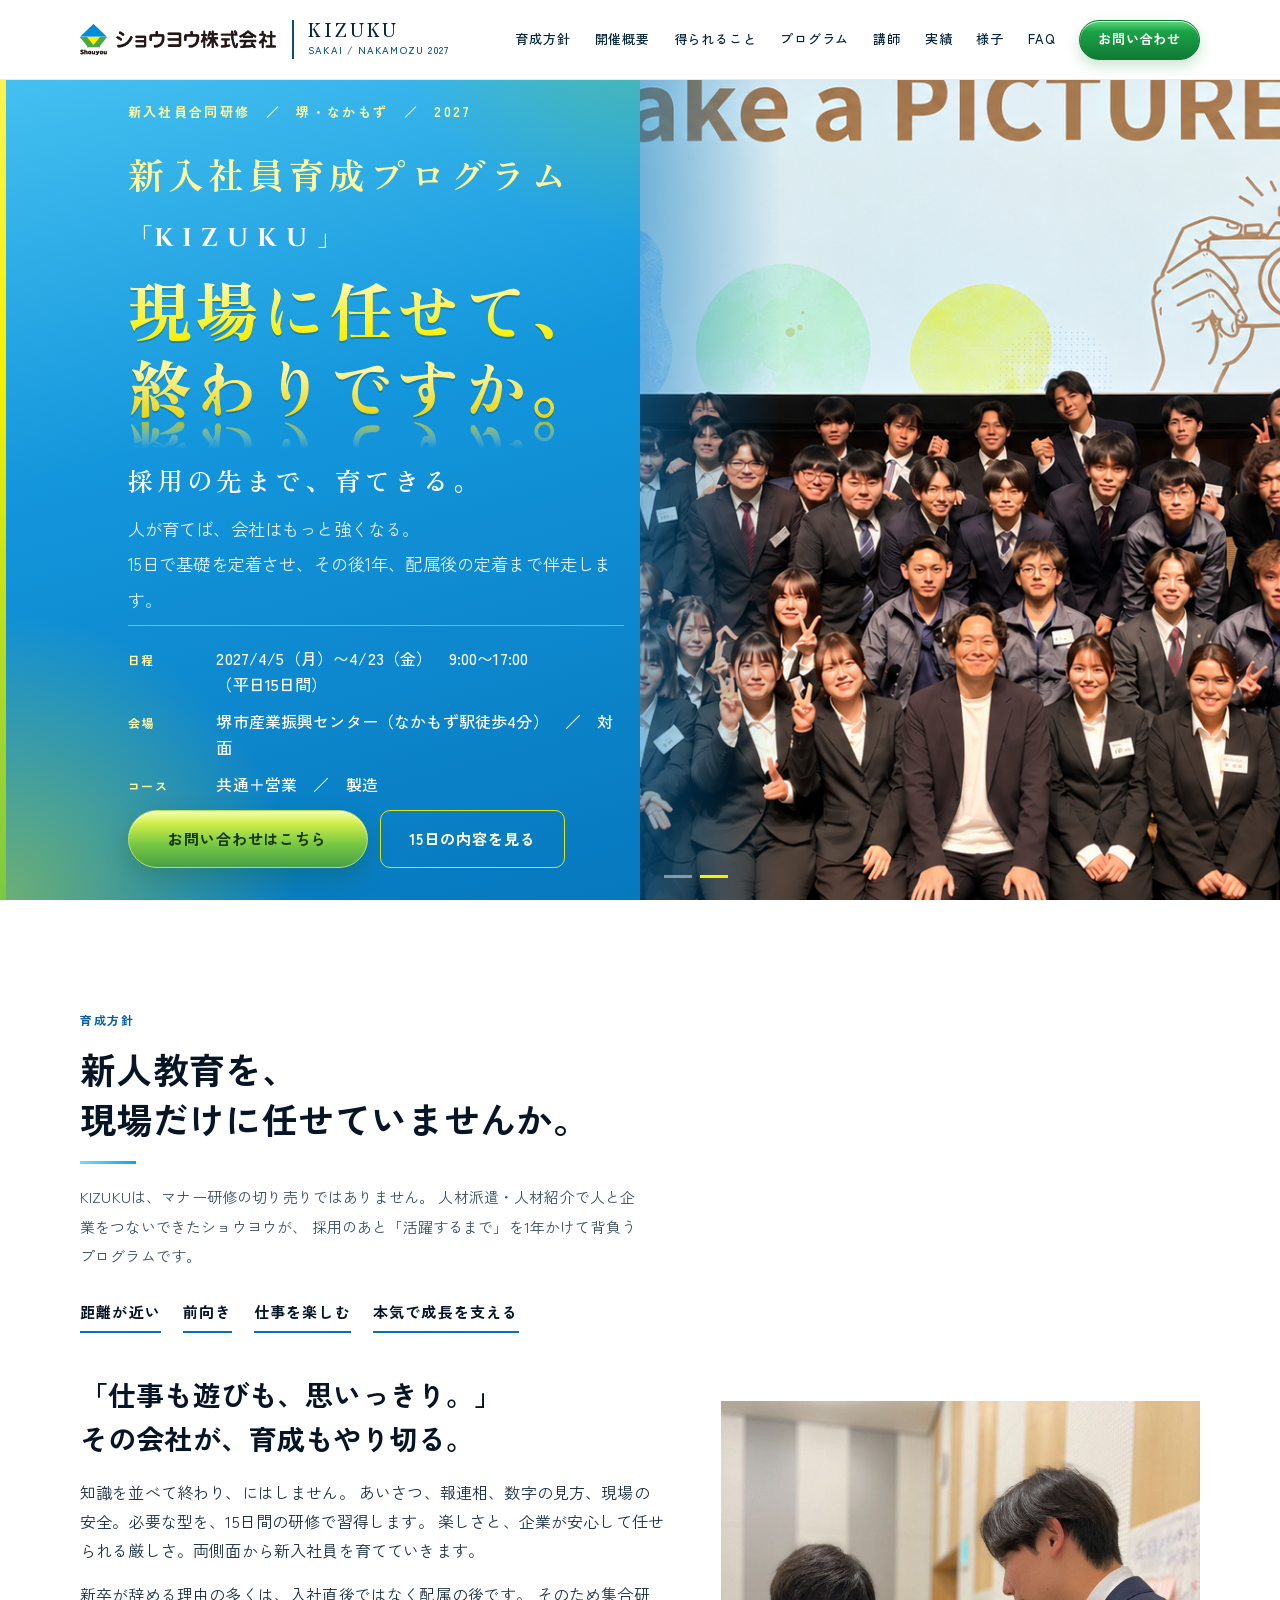
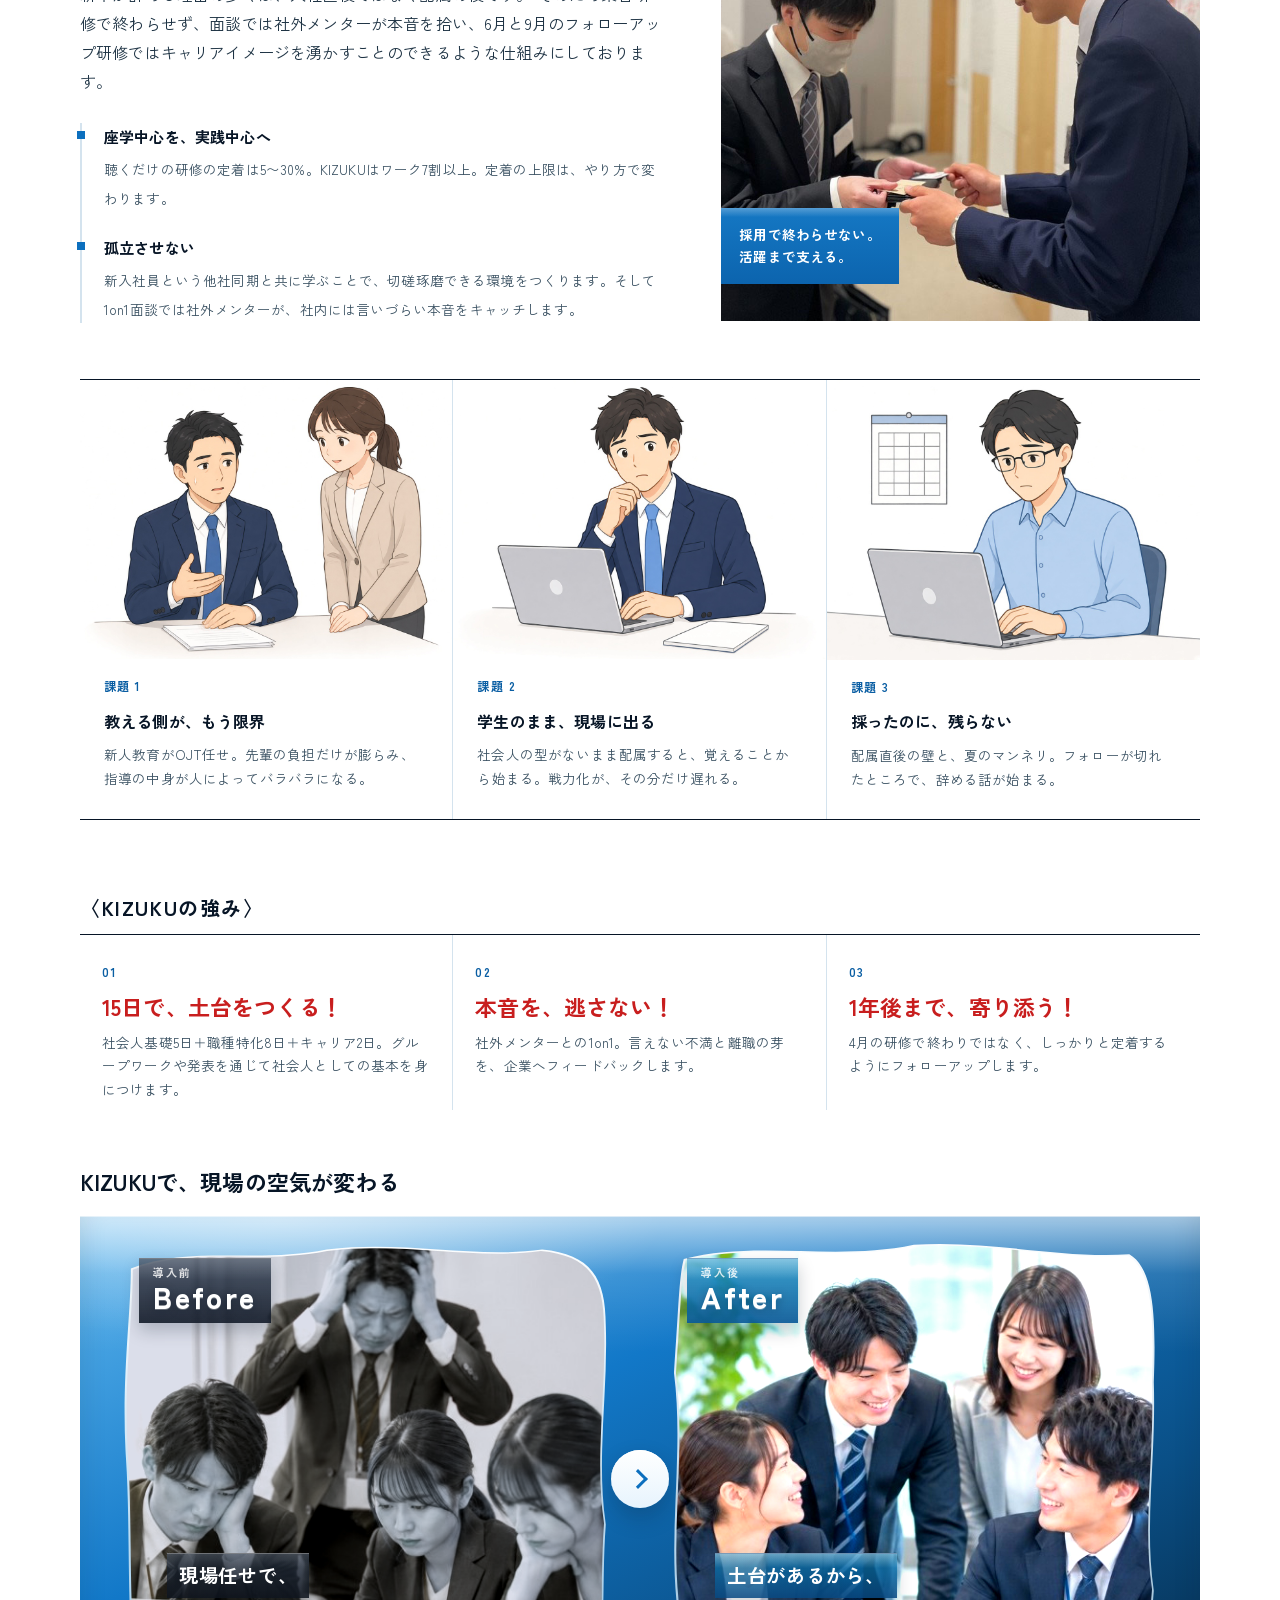
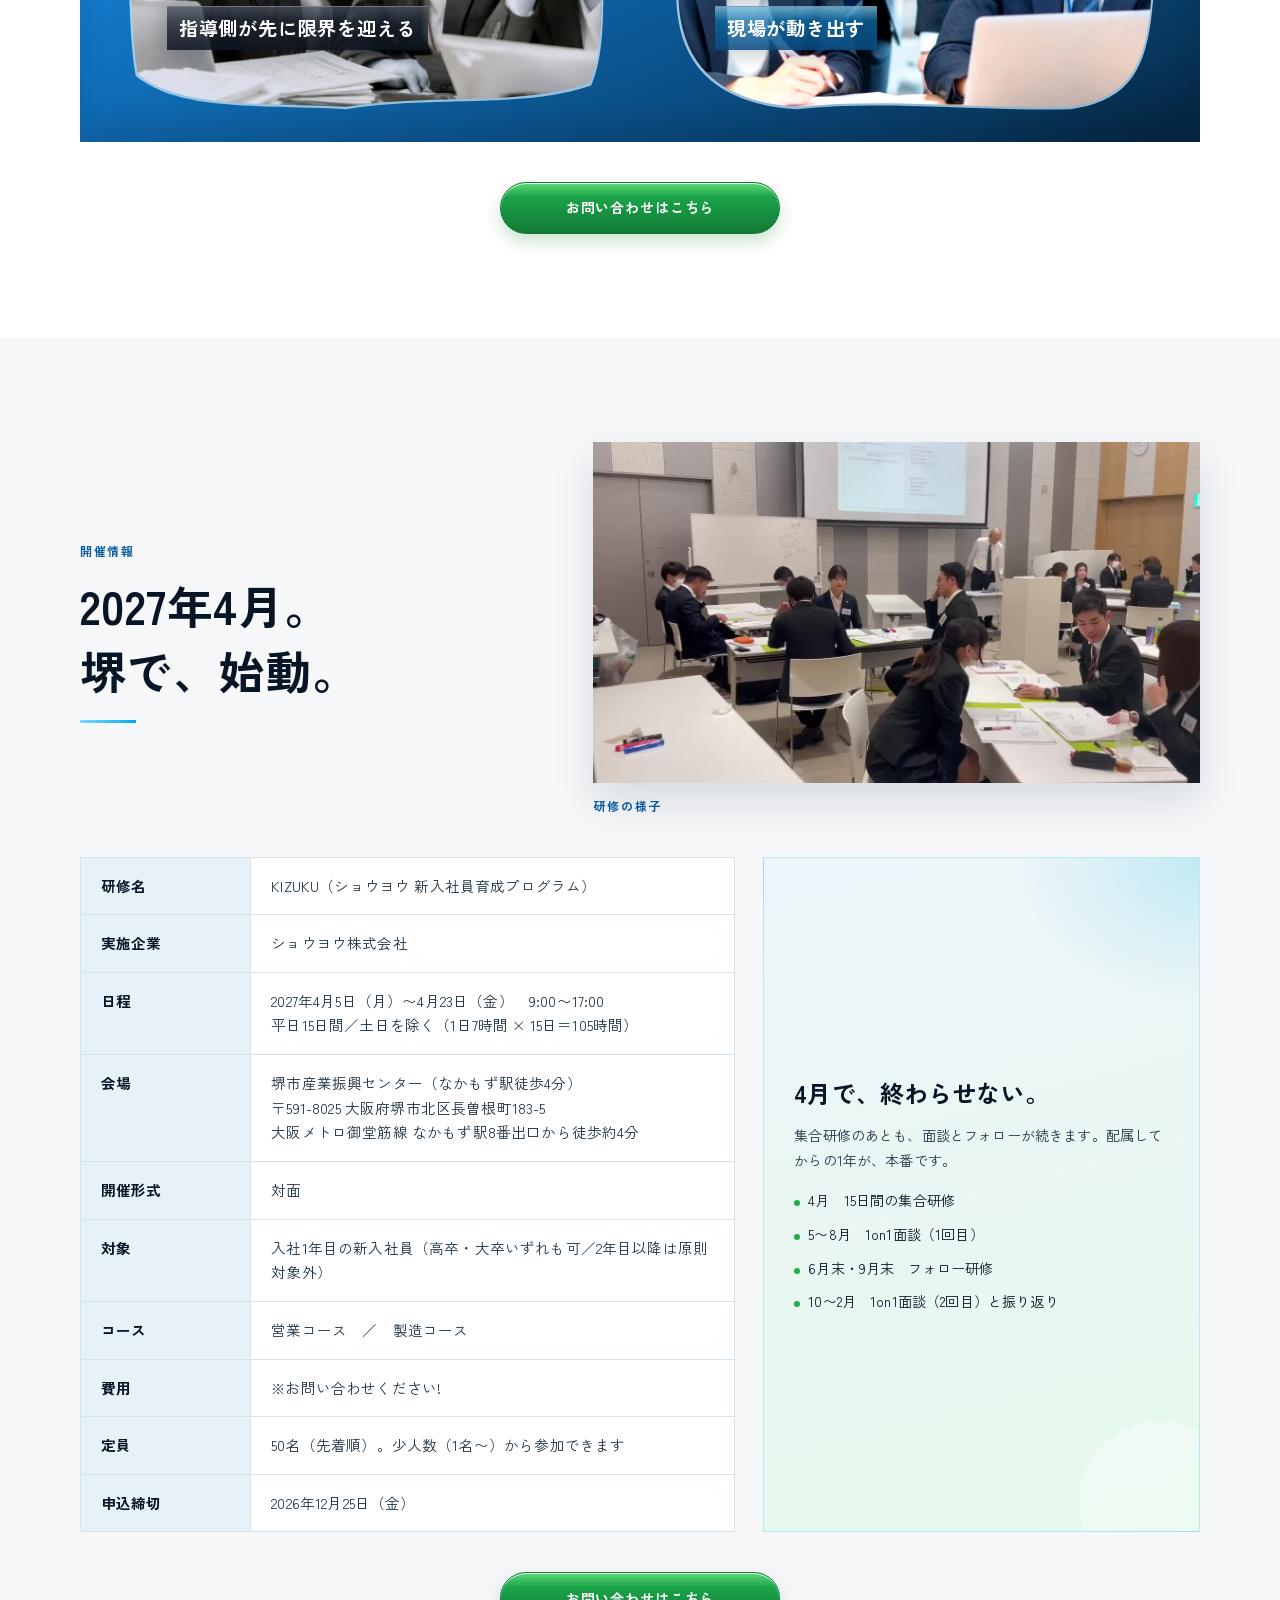
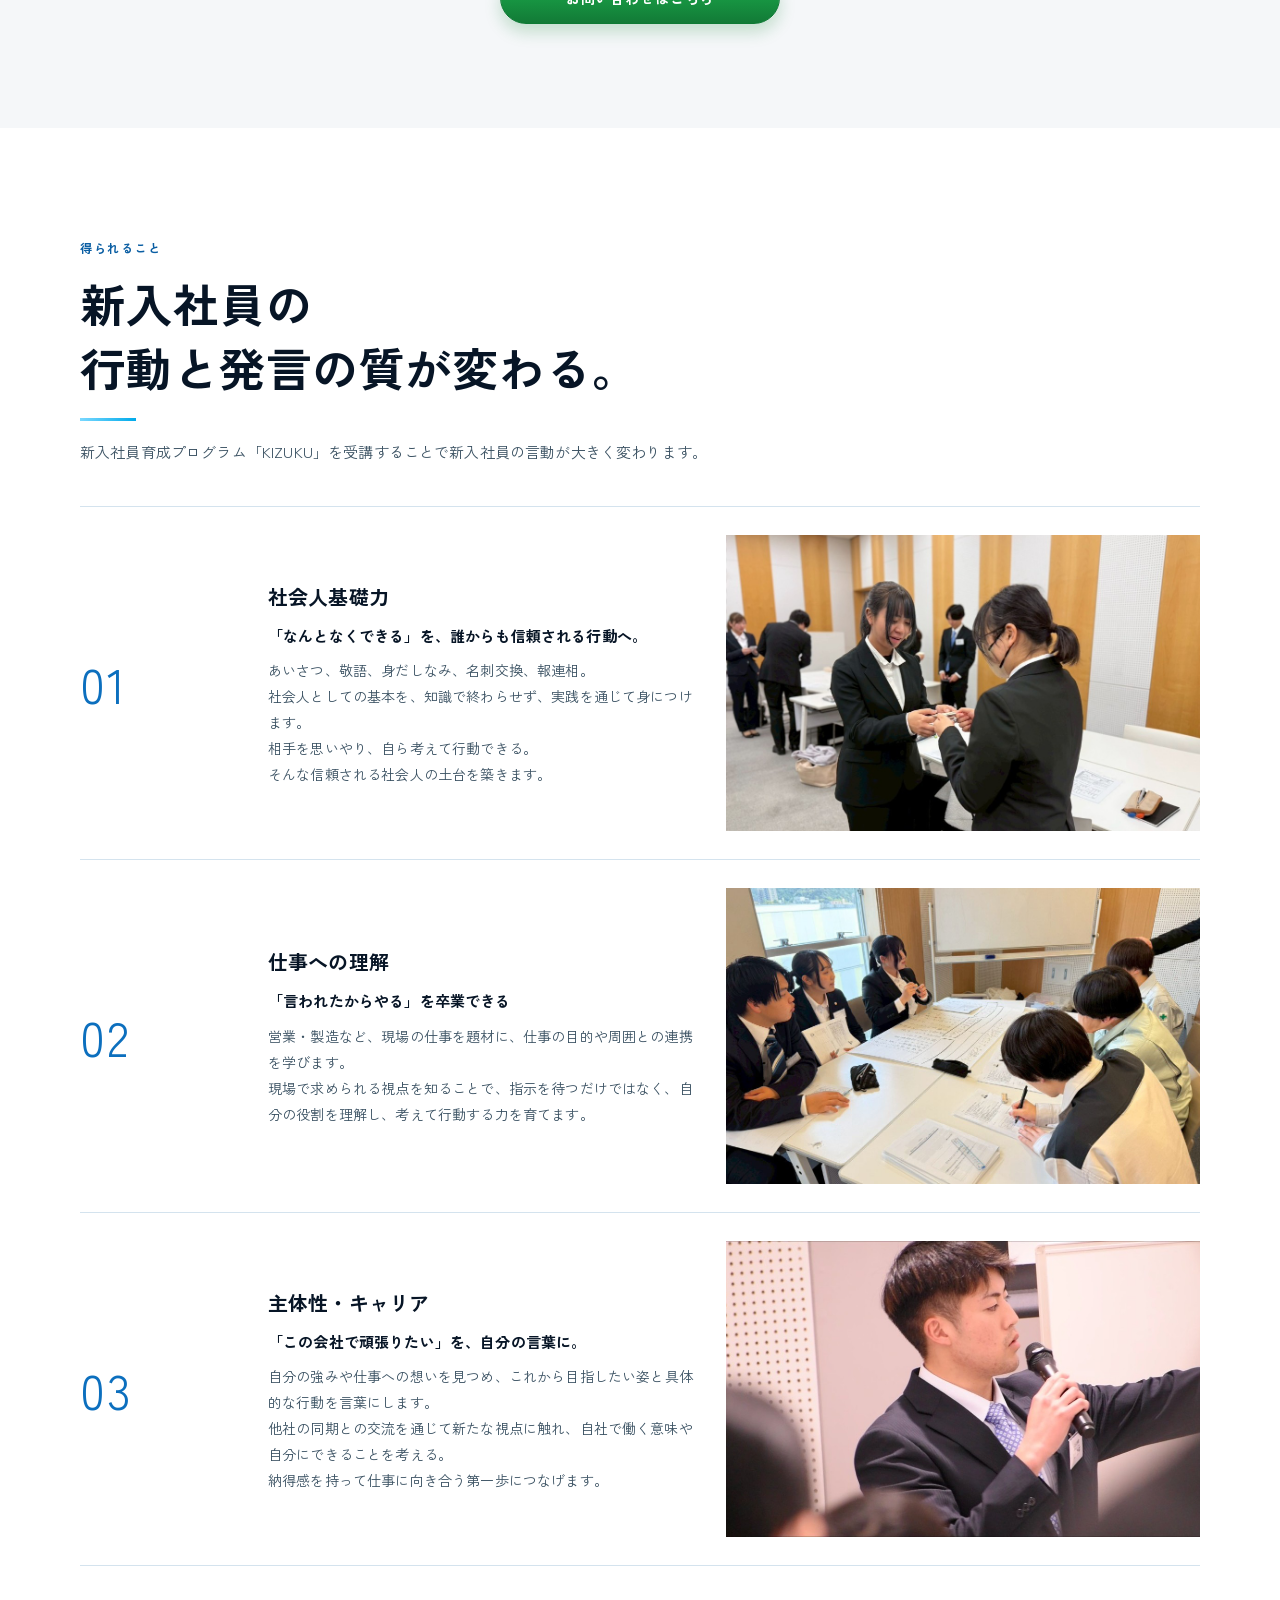
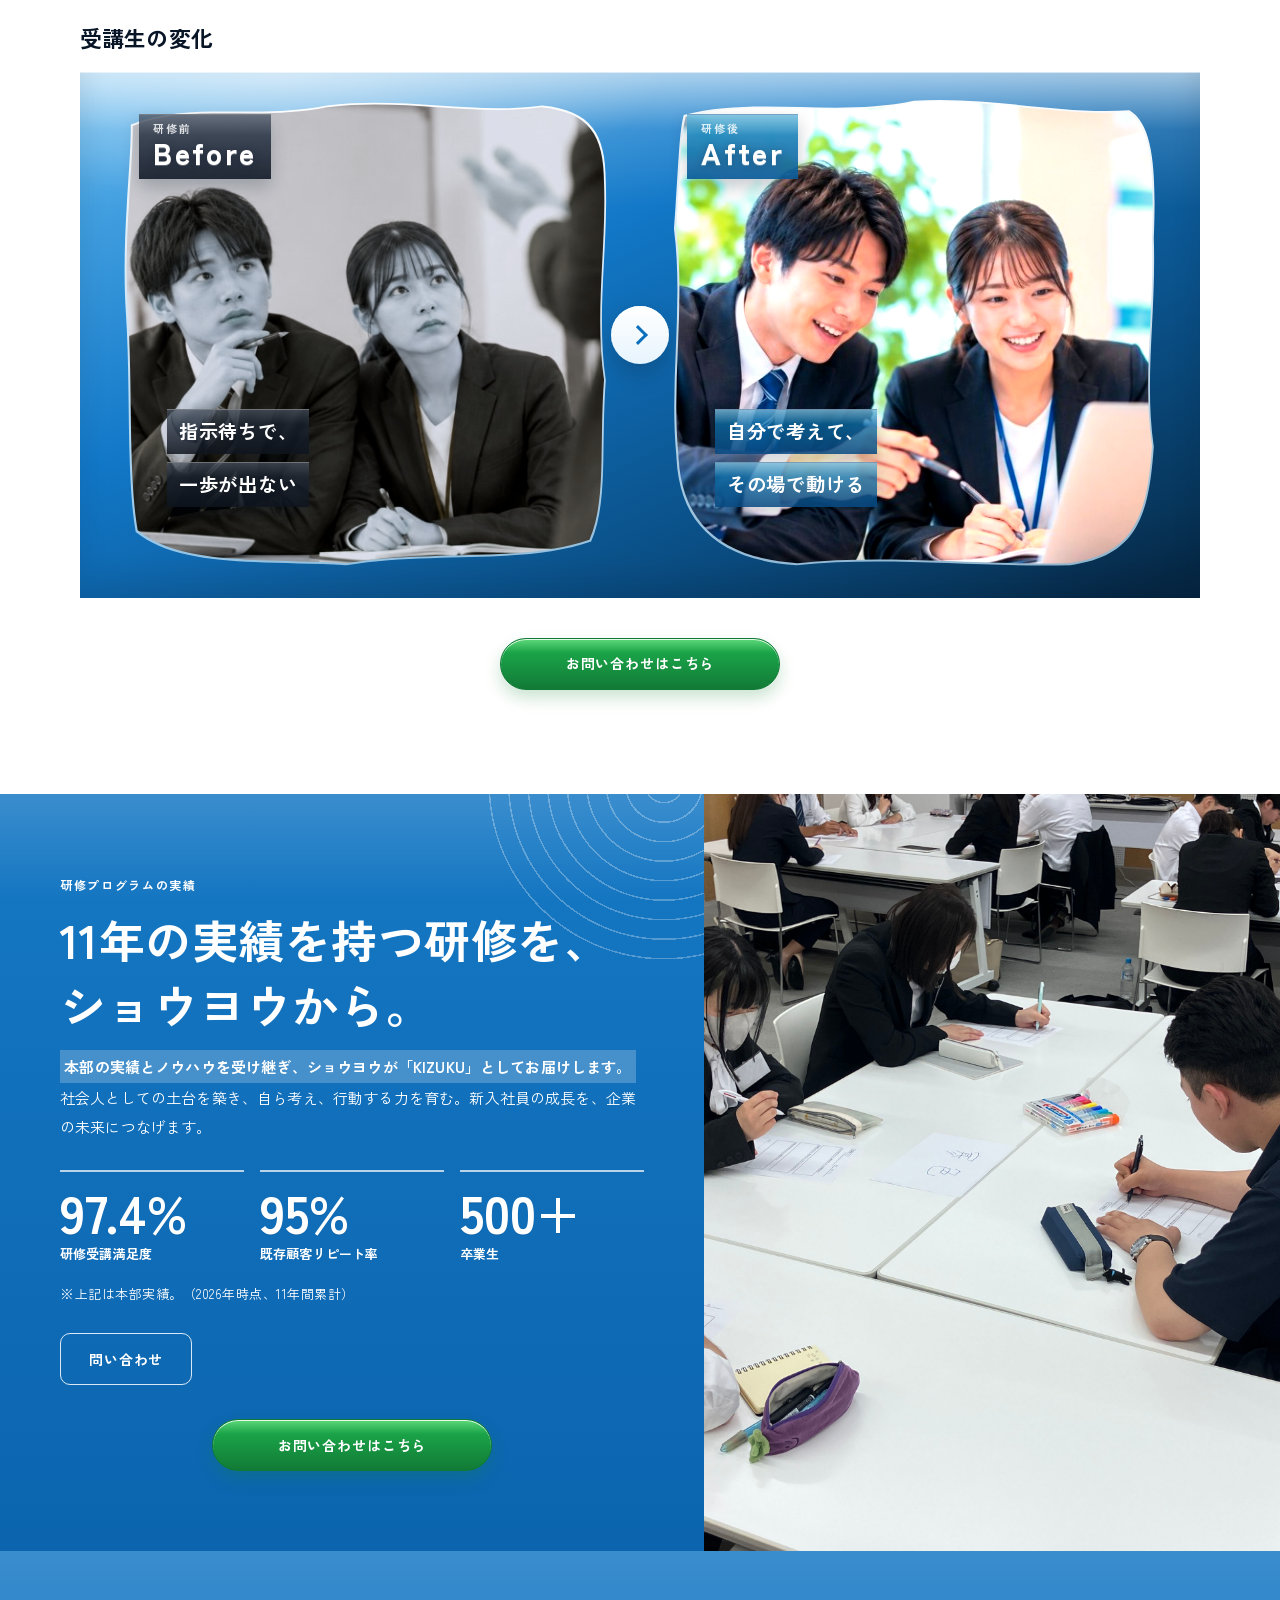
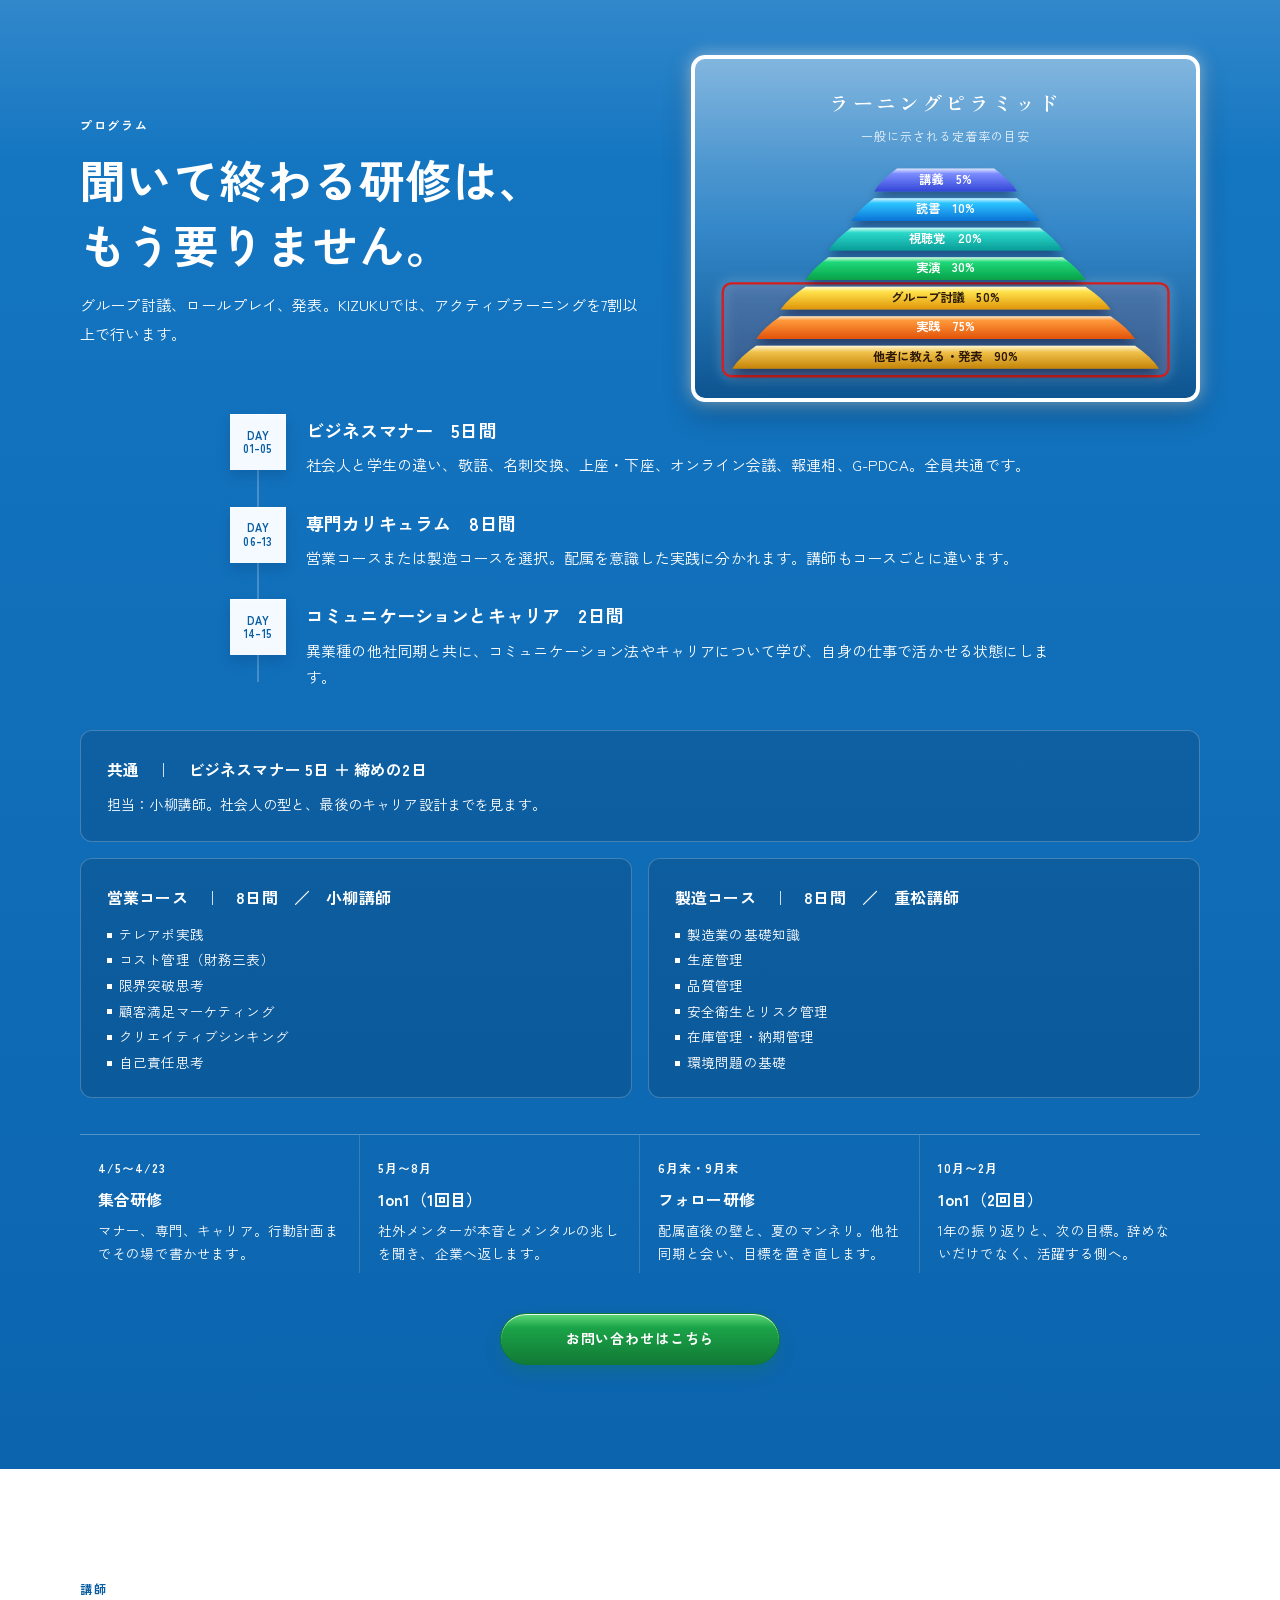
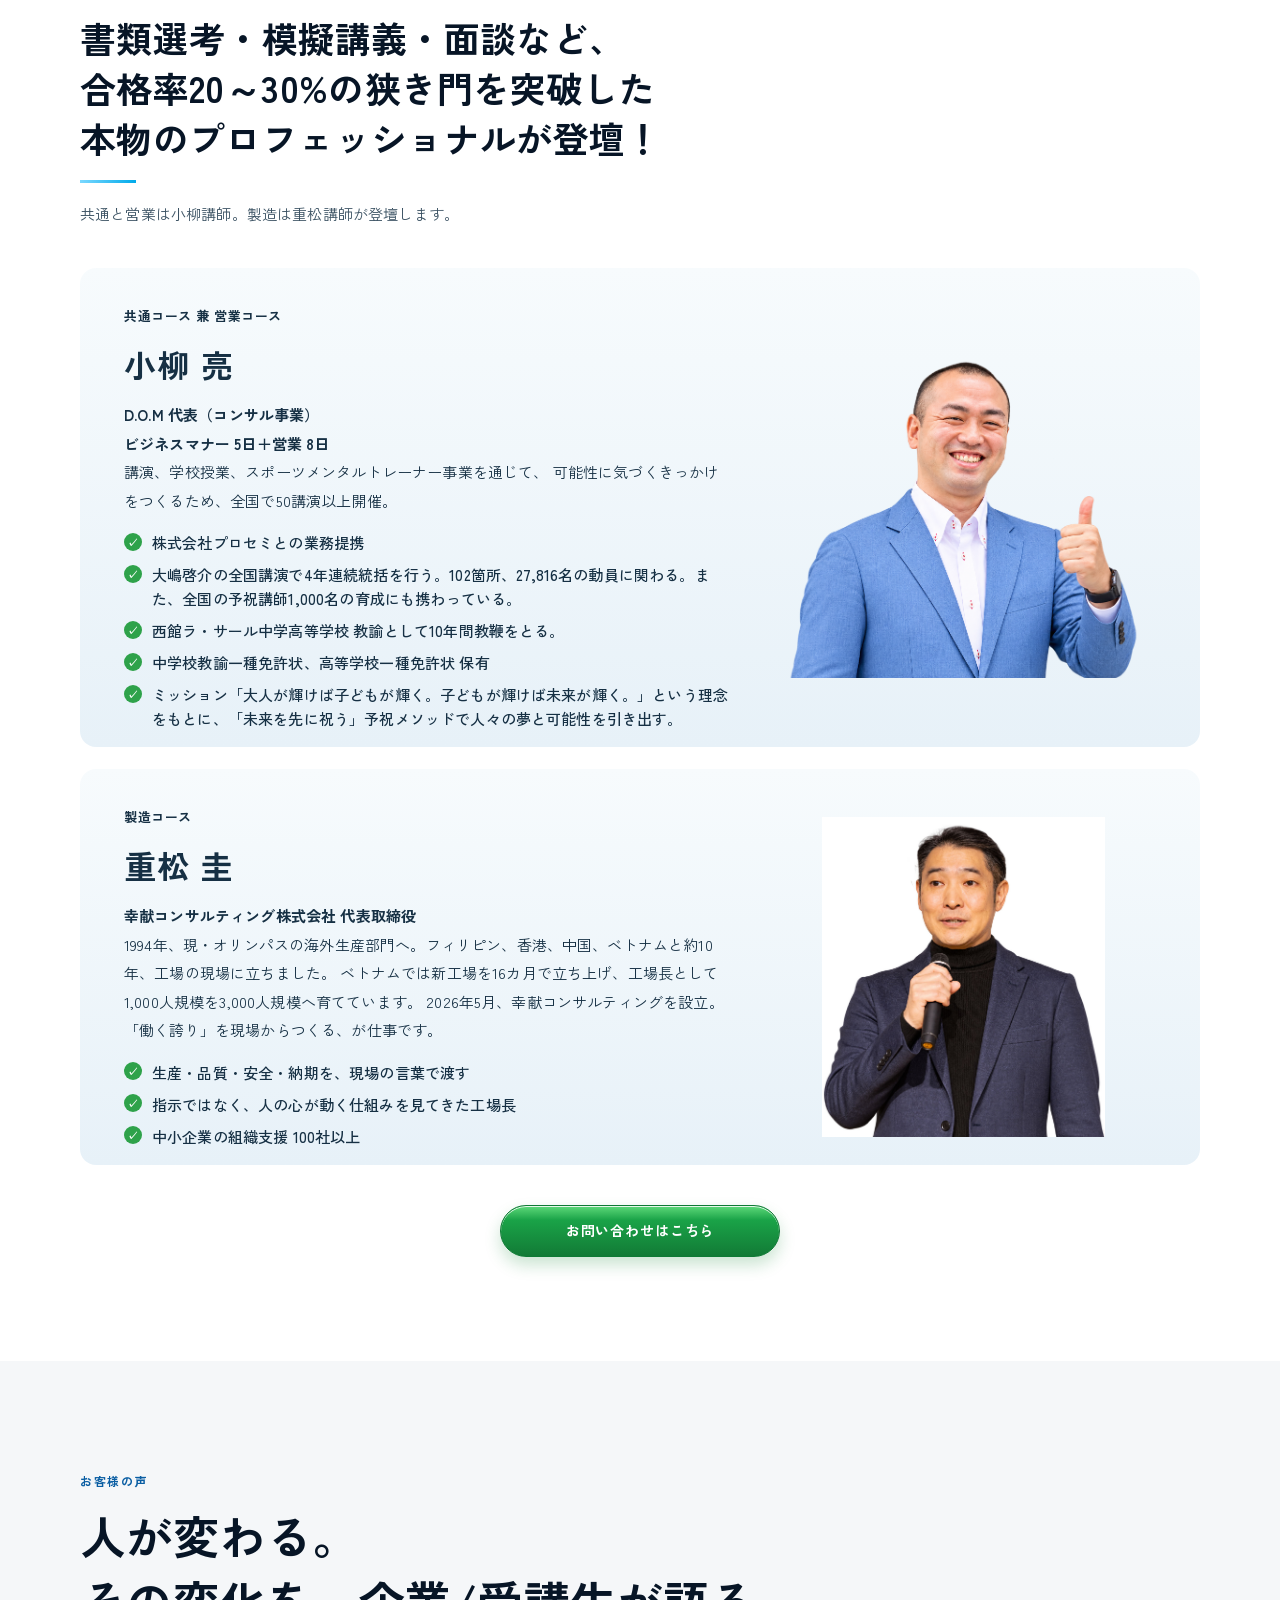
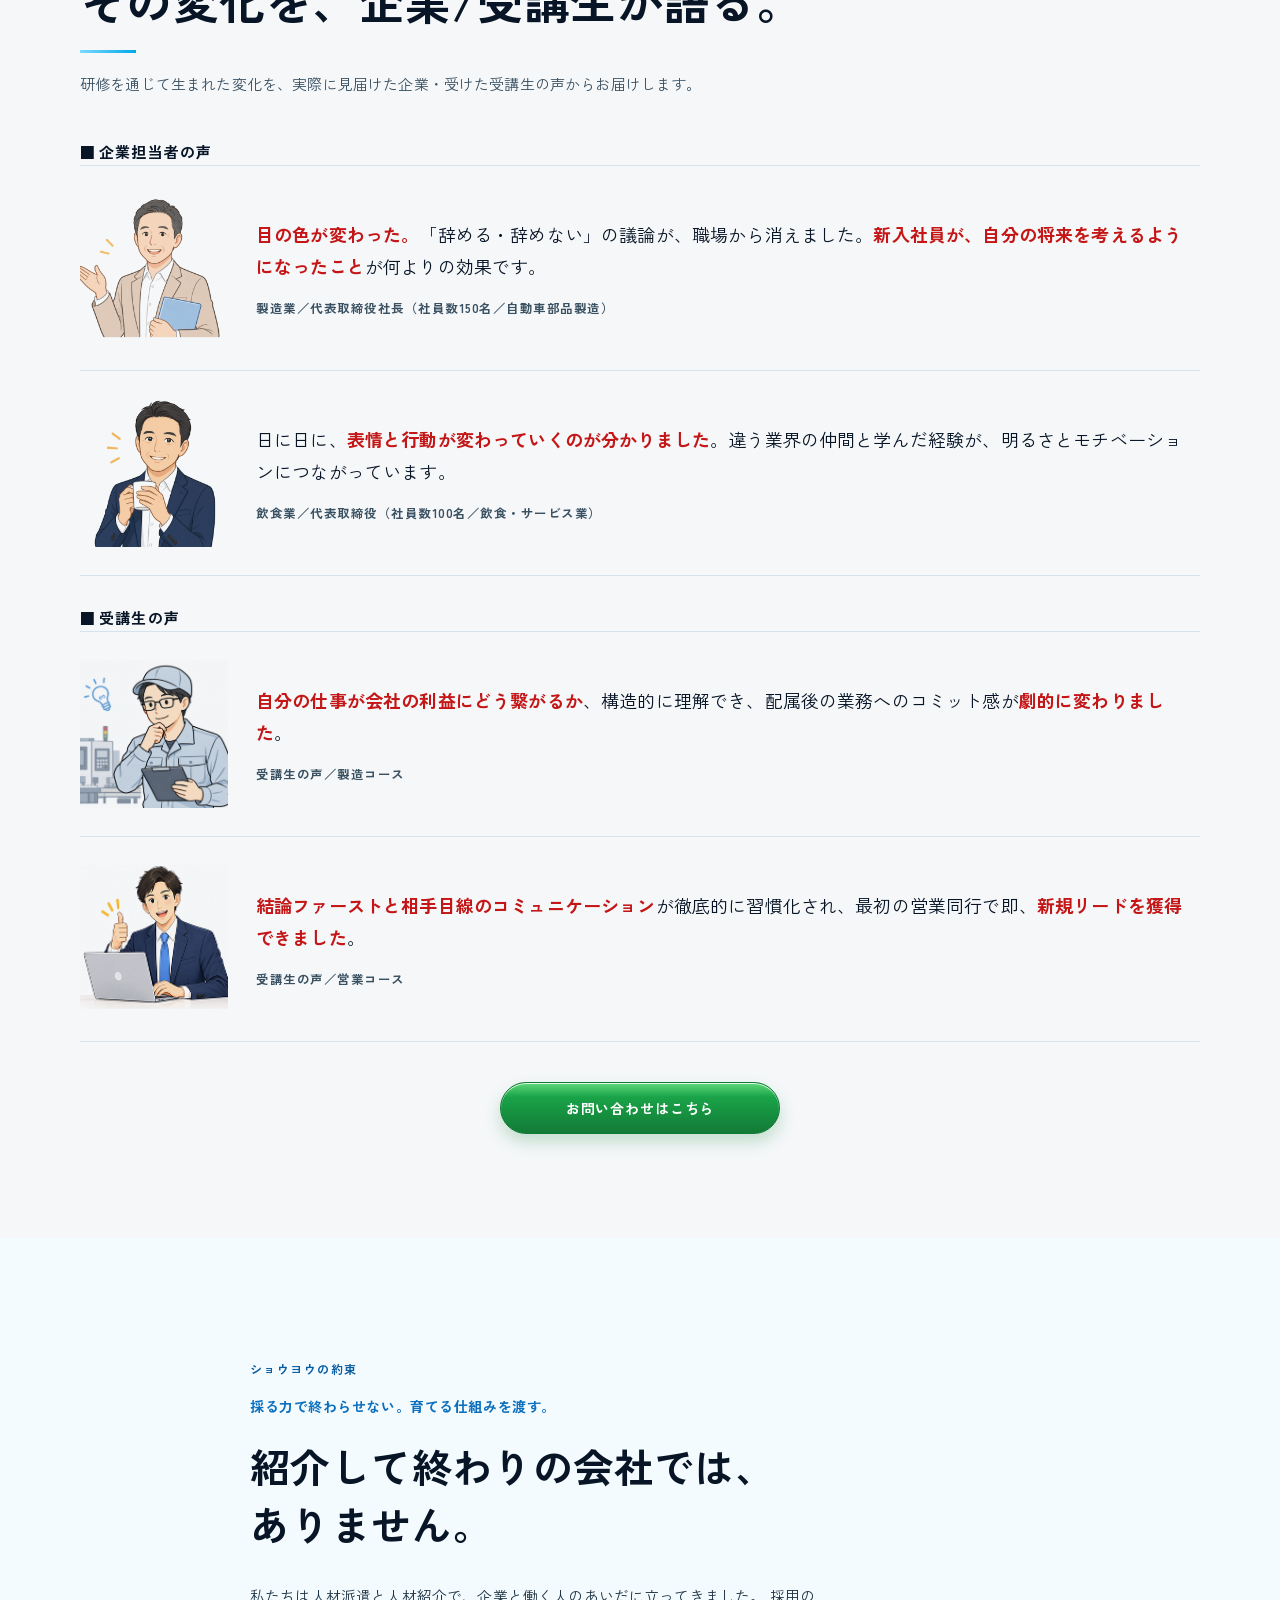
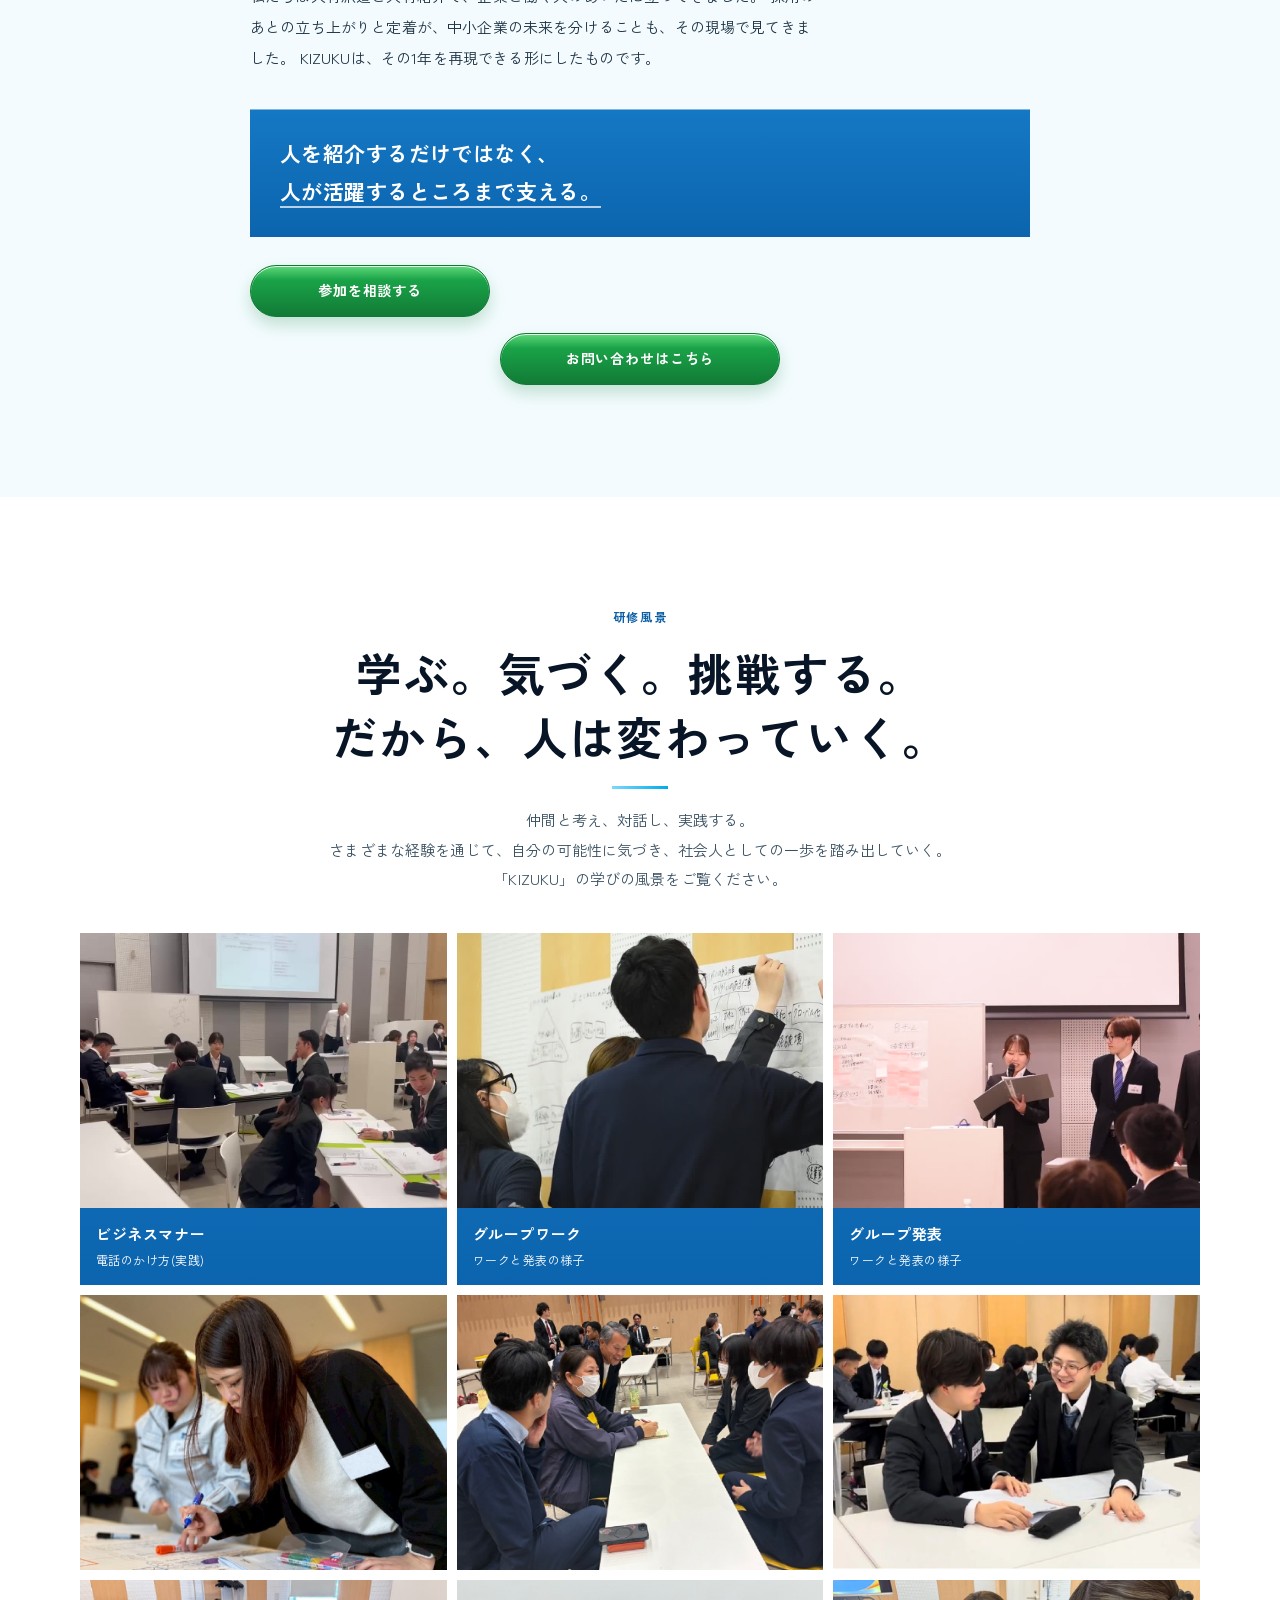
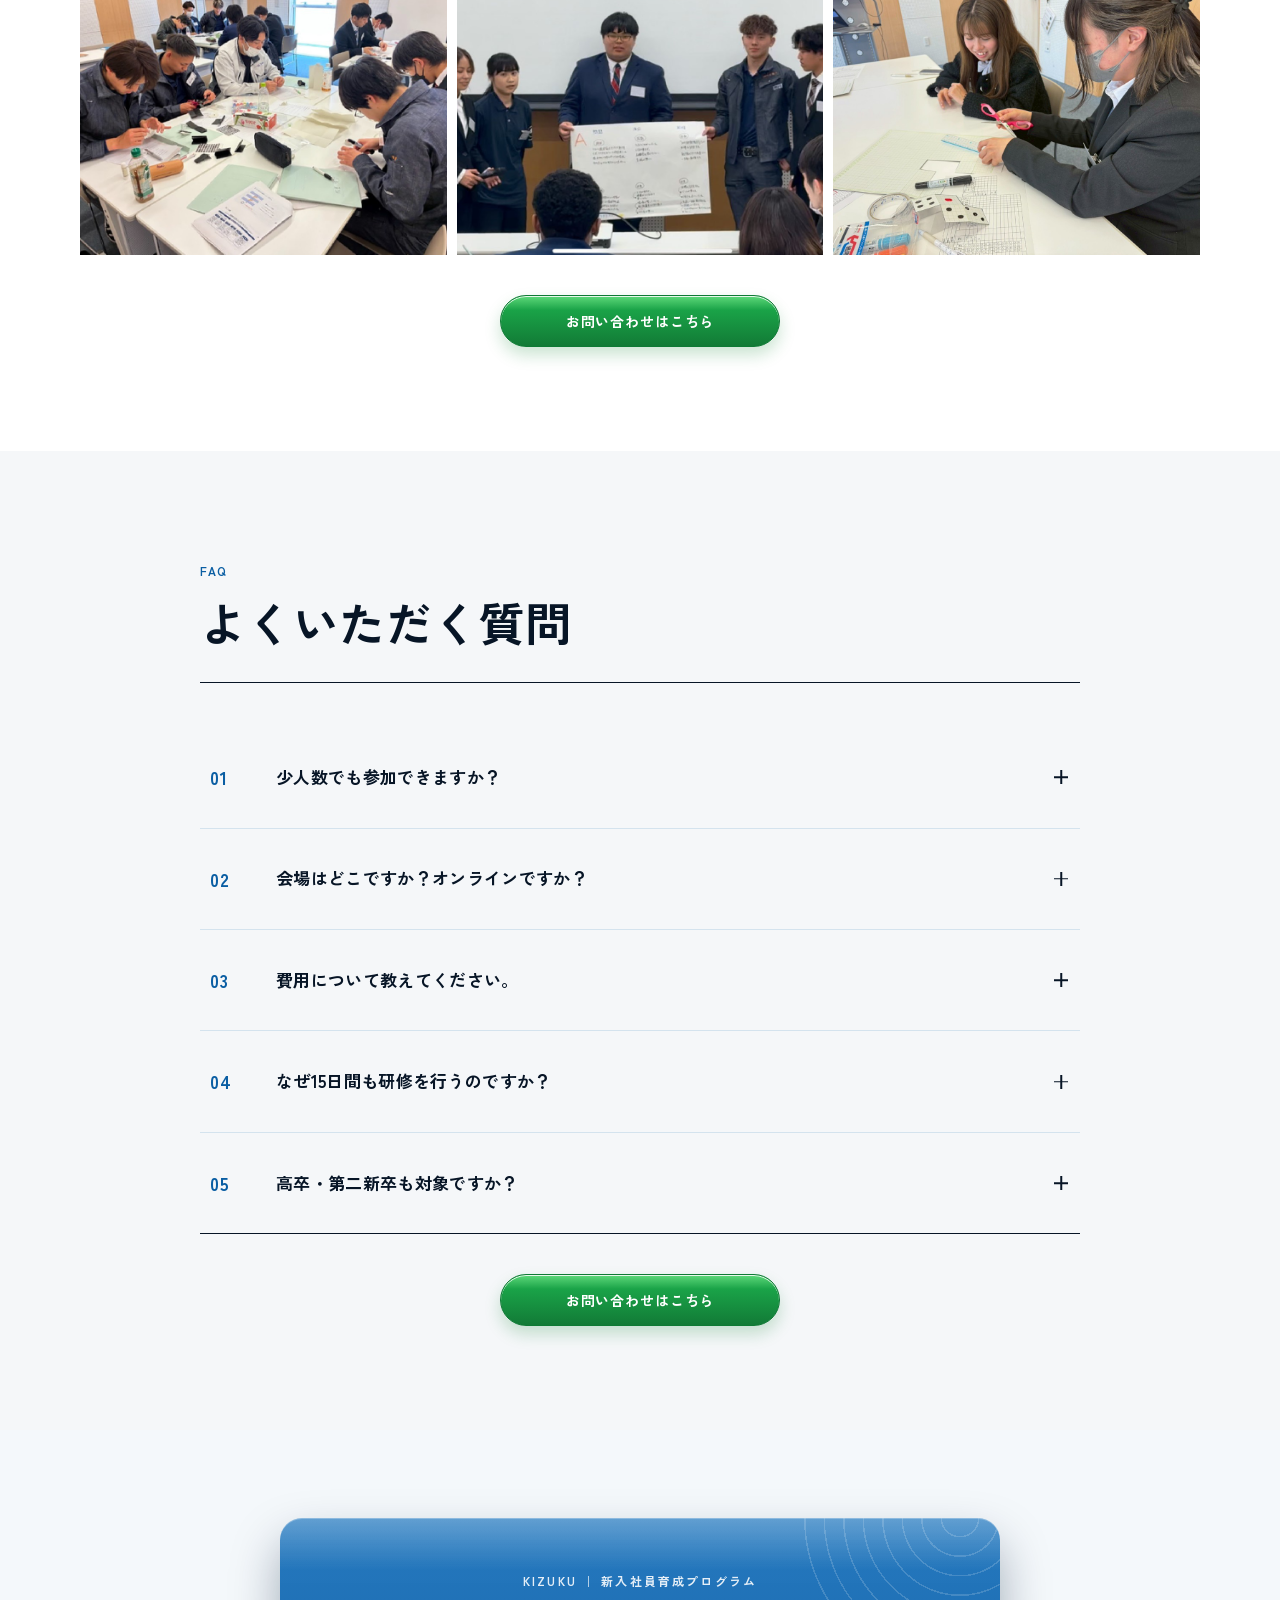
==== commit 5d4e005f: "Apply the KIZUKU client revisions for the form, colors, and instructor. Keep inquiries on this site," ====
--- a/index.html
+++ b/index.html
@@ -12,7 +12,7 @@
   <link rel="preconnect" href="https://fonts.googleapis.com">
   <link rel="preconnect" href="https://fonts.gstatic.com" crossorigin>
   <link href="https://fonts.googleapis.com/css2?family=Cinzel:wght@600;700&family=IBM+Plex+Sans+JP:wght@400;500;600;700&family=Zen+Kaku+Gothic+New:wght@500;700&family=Zen+Old+Mincho:wght@500;600;700;900&display=swap" rel="stylesheet">
-  <link rel="stylesheet" href="css/style.css">
+  <link rel="stylesheet" href="css/style.css?v=form2">
 </head>
 <body>
   <header class="header" id="header">
@@ -233,6 +233,7 @@
             </figure>
           </div>
         </div>
+        <p class="sec-inquiry fade"><a class="btn btn--cyan" href="contact.html">お問い合わせはこちら</a></p>
       </div>
     </section>
 
@@ -270,7 +271,6 @@
                 <tr><th scope="row">申込締切</th><td>2026年12月25日（金）</td></tr>
               </tbody>
             </table>
-            <p class="note">※費用は税別です。企業ごとの重点テーマは、<span class="sp-nw">お問い合わせのうえ</span>調整します。</p>
           </div>
           <aside class="side">
             <h3><span class="sp-ib">4月で、</span><span class="sp-ib">終わらせない。</span></h3>
@@ -283,6 +283,7 @@
             </ul>
           </aside>
         </div>
+        <p class="sec-inquiry fade"><a class="btn btn--cyan" href="contact.html">お問い合わせはこちら</a></p>
       </div>
     </section>
 
@@ -359,6 +360,7 @@
             </figure>
           </div>
         </div>
+        <p class="sec-inquiry fade"><a class="btn btn--cyan" href="contact.html">お問い合わせはこちら</a></p>
       </div>
     </section>
 
@@ -379,6 +381,7 @@
         <p style="margin-top:28px">
           <a class="btn btn--line" href="contact.html">問い合わせ</a>
         </p>
+        <p class="sec-inquiry fade"><a class="btn btn--cyan" href="contact.html">お問い合わせはこちら</a></p>
       </div>
       <div class="trust__pic">
         <img src="assets/img/trust-room.jpg" alt="ワークに取り組む受講生" width="1024" height="576">
@@ -473,10 +476,10 @@
         <div class="courses fade">
           <div class="course course--lead">
             <h4>共通　｜　<span class="sp-ib">ビジネスマナー 5日</span> <span class="sp-ib">＋ 締めの2日</span></h4>
-            <p>担当：池田講師。社会人の型と、<span class="sp-nw">最後の</span><span class="sp-nw">キャリア設計</span>までを見ます。</p>
+            <p>担当：小柳講師。社会人の型と、<span class="sp-nw">最後の</span><span class="sp-nw">キャリア設計</span>までを見ます。</p>
           </div>
           <div class="course">
-            <h4>営業コース　｜　<span class="sp-ib">8日間　／　池田講師</span></h4>
+            <h4>営業コース　｜　<span class="sp-ib">8日間　／　小柳講師</span></h4>
             <ul>
               <li>テレアポ実践</li>
               <li>コスト管理（財務三表）</li>
@@ -521,6 +524,7 @@
             <p>1年の振り返りと、次の目標。<span class="sp-nw">辞めないだけでなく、</span><span class="sp-nw">活躍する側へ。</span></p>
           </article>
         </div>
+        <p class="sec-inquiry fade"><a class="btn btn--cyan" href="contact.html">お問い合わせはこちら</a></p>
       </div>
     </section>
 
@@ -530,27 +534,28 @@
           <p class="kicker">講師</p>
           <h2 class="ttl ttl--display"><span class="sp-ib">書類選考・模擬講義・面談など、</span><br><span class="sp-ib">合格率20～30%の</span><span class="sp-ib">狭き門を突破した</span><br><span class="sp-ib">本物のプロフェッショナルが</span><span class="sp-ib">登壇！</span></h2>
           <hr class="rule">
-          <p class="desc" style="margin-top:16px"><span class="sp-ib">共通と営業は池田講師。</span><span class="sp-ib">製造は重松講師が登壇します。</span></p>
+          <p class="desc" style="margin-top:16px"><span class="sp-ib">共通と営業は小柳講師。</span><span class="sp-ib">製造は重松講師が登壇します。</span></p>
         </div>
         <div class="profiles">
           <article class="profile fade">
             <div>
               <em>共通コース 兼 営業コース</em>
-              <h3>池田 直和</h3>
-              <p class="profile__role">Monolith Arts 代表<br><span class="sp-ib">ビジネスマナー 5日</span><span class="sp-ib">＋営業 8日</span></p>
+              <h3>小柳 亮</h3>
+              <p class="profile__role">D.O.M 代表（コンサル事業）<br><span class="sp-ib">ビジネスマナー 5日</span><span class="sp-ib">＋営業 8日</span></p>
               <p>
-                税理士法人で月次監査・決算と<span class="sp-nw">税務調査の</span>立ち合いを担当し、<span class="sp-nw">その後は</span><span class="sp-nw">財務労務の責任者として</span><span class="sp-nw">経理・人事と</span><span class="sp-nw">補助金申請を</span><span class="sp-nw">見てきました。</span>
-                いまは<span class="sp-nw">資金繰りを</span>根拠にした<span class="sp-nw">コーチングと、</span><span class="sp-nw">会計を使った研修を</span><span class="sp-nw">開いています。</span>
+                講演、学校授業、<span class="sp-nw">スポーツメンタルトレーナー事業を通じて、</span>
+                可能性に気づくきっかけをつくるため、<span class="sp-nw">全国で50講演以上開催。</span>
               </p>
               <ul>
-                <li>共通カリキュラムと<span class="sp-nw">営業コースを担当</span></li>
-                <li>かがやき税理士法人で<span class="sp-nw">巡回監査、</span><span class="sp-nw">決算申告、</span><span class="sp-nw">税務調査の交渉</span></li>
-                <li><span class="sp-nw">会計のビジネスゲーム研修と、</span><span class="sp-nw">チームビルディング</span></li>
-                <li><span class="sp-nw">新入社員研修、</span><span class="sp-nw">OJTトレーナー研修での登壇</span></li>
+                <li>株式会社プロセミとの業務提携</li>
+                <li>大嶋啓介の全国講演で<span class="sp-nw">4年連続統括を行う。</span><span class="sp-nw">102箇所、</span><span class="sp-nw">27,816名の動員に関わる。</span>また、全国の予祝講師1,000名の育成にも携わっている。</li>
+                <li>西館ラ・サール中学高等学校 <span class="sp-nw">教諭として10年間教鞭をとる。</span></li>
+                <li>中学校教諭一種免許状、<span class="sp-nw">高等学校一種免許状 保有</span></li>
+                <li>ミッション「大人が輝けば子どもが輝く。<span class="sp-nw">子どもが輝けば未来が輝く。</span>」という理念をもとに、「未来を先に祝う」予祝メソッドで人々の夢と可能性を引き出す。</li>
               </ul>
             </div>
             <figure class="profile__photo">
-              <img src="assets/img/instructor-ikeda.jpg" alt="池田直和" width="494" height="376">
+              <img src="assets/img/instructor-koyanagi.png" alt="小柳亮" width="761" height="681">
             </figure>
           </article>
           <article class="profile fade">
@@ -574,6 +579,7 @@
             </figure>
           </article>
         </div>
+        <p class="sec-inquiry fade"><a class="btn btn--cyan" href="contact.html">お問い合わせはこちら</a></p>
       </div>
     </section>
 
@@ -625,6 +631,7 @@
             </div>
           </article>
         </div>
+        <p class="sec-inquiry fade"><a class="btn btn--cyan" href="contact.html">お問い合わせはこちら</a></p>
       </div>
     </section>
 
@@ -646,6 +653,7 @@
           <p class="say__act">
             <a class="btn btn--cyan btn--wide" href="contact.html">参加を相談する</a>
           </p>
+          <p class="sec-inquiry fade"><a class="btn btn--cyan" href="contact.html">お問い合わせはこちら</a></p>
         </div>
       </div>
     </section>
@@ -697,6 +705,7 @@
           <figure><img src="assets/gallery/floor-05.jpg" alt="模造紙を持って発表する受講生" width="988" height="643"></figure>
           <figure><img src="assets/gallery/floor-06.jpg" alt="手元のワークに取り組む受講生" width="1024" height="768"></figure>
         </div>
+        <p class="sec-inquiry fade"><a class="btn btn--cyan" href="contact.html">お問い合わせはこちら</a></p>
       </div>
     </section>
 
@@ -750,6 +759,7 @@
             <div class="faq__a">高卒の方も対象です。<span class="sp-nw">対象は入社1年目です。</span><span class="sp-nw">入社2年目以降の参加は、</span><span class="sp-nw">原則として</span><span class="sp-nw">想定していません。</span></div>
           </details>
         </div>
+        <p class="sec-inquiry fade"><a class="btn btn--cyan" href="contact.html">お問い合わせはこちら</a></p>
       </div>
     </section>
 
@@ -797,6 +807,6 @@
       <p class="footer__copy">© Shouyou Co., Ltd. / KIZUKU Sakai</p>
     </div>
   </footer>
-  <script src="js/main.js?v=spnav1"></script>
+  <script src="js/main.js?v=form1"></script>
 </body>
 </html>
--- a/css/style.css
+++ b/css/style.css
@@ -164,31 +164,31 @@
 .btn--ink-ghost:hover{background:var(--ink);color:var(--white)}
 .btn--gold{
   position:relative;overflow:hidden;
-  color:#2a1c06;border-color:#e6d08a;border-radius:999px;
+  color:#14380c;border-color:#b6e060;border-radius:999px;
   background-image:
     linear-gradient(105deg, transparent 40%, rgba(255,255,255,.8) 50%, transparent 60%),
-    linear-gradient(180deg, #fff8dc 0%, #f3d56a 24%, #c6a03a 50%, #f8e7a6 68%, #9a7420 100%);
+    linear-gradient(180deg, #f4ffb0 0%, #d2ee4a 22%, #7ac943 58%, #48a048 100%);
   background-size:220% 100%, 100% 100%;
   background-position:130% 0, 0 0;
-  box-shadow:inset 0 1px 0 rgba(255,255,255,.9), 0 10px 24px rgba(0,0,0,.35);
+  box-shadow:inset 0 1px 0 rgba(255,255,255,.9), 0 10px 24px rgba(20,90,30,.28);
   animation:gloss-pass 3.6s ease-in-out infinite;
 }
 .btn--gold:hover{filter:brightness(1.05)}
 .btn--gold-ghost{
-  background:transparent;color:#f6e7b2;border-color:rgba(232,208,130,.75);
-}
-.btn--gold-ghost:hover{background:rgba(232,208,130,.12);color:#fff8dc}
+  background:transparent;color:#fffde0;border-color:rgba(248,240,0,.9);
+}
+.btn--gold-ghost:hover{background:rgba(248,240,0,.16);color:#fff}
 .btn--wide{min-width:240px}
 
-/* ========== HERO — black type panel + photo slider ========== */
+/* ========== HERO — corporate blue / yellow-green / yellow ========== */
 .hero{
   position:relative;
   height:100vh;height:100dvh;
   min-height:100vh;min-height:100dvh;
   display:grid;
   grid-template-columns:minmax(460px, 50%) 1fr;
-  background:#070707;
-  color:#f6f3ec;
+  background:#e7f6ff;
+  color:#08324c;
   overflow:hidden;
 }
 .hero__pane{
@@ -197,29 +197,31 @@
   height:100%;
   padding:calc(var(--header) + 20px) 16px 32px calc(52px + 2cm);
   background:
-    radial-gradient(80% 50% at 0% 100%, rgba(212,175,55,.12), transparent 60%),
-    #070707;
+    radial-gradient(80% 55% at 0% 100%, rgba(248,240,0,.42), transparent 58%),
+    radial-gradient(70% 48% at 100% 0%, rgba(122,201,67,.4), transparent 54%),
+    linear-gradient(165deg, #4ec8f4 0%, #1496dc 46%, #0678be 100%);
+  color:#fff;
 }
 .hero__pane::before{
   content:"";
-  position:absolute;left:0;top:0;bottom:0;width:3px;
-  background:linear-gradient(180deg, #fff6d0, #c6a03a 45%, #7a5c16);
+  position:absolute;left:0;top:0;bottom:0;width:6px;
+  background:linear-gradient(180deg, #fff36a 0%, #f8f000 42%, #7ac943 100%);
 }
 .hero__mark{
   margin:0;
-  font-size:13px;font-weight:700;letter-spacing:.18em;color:#e7d7a1;
+  font-size:13px;font-weight:700;letter-spacing:.18em;color:#fff6a0;
 }
 .hero__program{
   margin:10px 0 2px;
   font-family:var(--mincho);
   font-size:clamp(26px,2.8vw,40px);
-  font-weight:700;letter-spacing:.12em;color:#e7d7a1;
+  font-weight:700;letter-spacing:.12em;color:#fff6a0;
 }
 .hero__brand{
   margin:0;
   font-family:"Cinzel", var(--mincho), serif;
   font-size:clamp(22px, 2vw, 30px);
-  font-weight:700;letter-spacing:0;color:#f4e7bf;
+  font-weight:700;letter-spacing:0;color:#fff;
 }
 .hero__brand span{letter-spacing:.36em}
 .hero__catch{margin:0}
@@ -231,14 +233,14 @@
   line-height:1.2;letter-spacing:.05em;
   background-image:
     linear-gradient(108deg, transparent 38%, rgba(255,255,255,.95) 49%, transparent 60%),
-    linear-gradient(180deg, #fff9e6 0%, #f6e08a 14%, #d4af37 32%, #fff6c8 46%, #7a5c16 52%, #f8e7a4 66%, #c2962e 84%, #fff4c9 100%);
+    linear-gradient(180deg, #fffef2 0%, #fff36a 20%, #f8f000 46%, #fff7a8 64%, #e4d000 100%);
   background-size:240% 100%, 100% 100%;
   background-position:140% 0, 0 0;
   -webkit-background-clip:text;
   background-clip:text;
   color:transparent;
   -webkit-text-fill-color:transparent;
-  filter:drop-shadow(0 2px 0 rgba(70,48,8,.45));
+  filter:drop-shadow(0 2px 0 rgba(0,78,120,.32));
   animation:gloss-pass 4.6s ease-in-out infinite;
 }
 .hero__reflect{
@@ -274,14 +276,14 @@
 .hero__facts{
   margin:0;padding:20px 0 4px;
   display:grid;gap:12px;
-  border-top:1px solid rgba(212,175,55,.45);
+  border-top:1px solid rgba(248,240,0,.55);
 }
 .hero__facts > div{
   display:grid;grid-template-columns:4.8em 1fr;gap:12px;align-items:baseline;
   font-size:16px;line-height:1.6;
 }
 .hero__facts dt{
-  margin:0;font-weight:700;letter-spacing:.14em;color:#e7d7a1;font-size:12px;
+  margin:0;font-weight:700;letter-spacing:.14em;color:#fff6a0;font-size:12px;
 }
 .hero__facts dd{margin:0;color:#fff;font-weight:500}
 .nowrap{white-space:nowrap}
@@ -291,7 +293,7 @@
   position:relative;
   height:100%;
   min-height:0;
-  background:#111;
+  background:#0678be;
   overflow:hidden;
 }
 .hero__slides{position:absolute;inset:0}
@@ -306,7 +308,7 @@
 .hero__slides img:nth-child(2){object-position:center 72%}
 .hero__shot-veil{
   position:absolute;inset:0;pointer-events:none;
-  background:linear-gradient(90deg, rgba(7,7,7,.55) 0%, rgba(7,7,7,0) 18%);
+  background:linear-gradient(90deg, rgba(6,120,190,.5) 0%, rgba(6,120,190,0) 22%);
 }
 .hero__tategaki{
   position:absolute;right:22px;top:50%;z-index:2;
@@ -325,7 +327,7 @@
   width:28px;height:3px;padding:0;border:0;cursor:pointer;
   background:rgba(255,255,255,.45);
 }
-.hero__dot.is-on{background:#e7d7a1}
+.hero__dot.is-on{background:#f8f000}
 .hero__veil{
   position:absolute;inset:0;
   background:
@@ -1064,6 +1066,89 @@
 .contact-hero .wrap{position:relative;z-index:1;border-left:6px solid #fff;padding-left:28px}
 .contact-hero h1{margin:0 0 12px;font-family:var(--display);font-size:clamp(32px,4vw,44px)}
 .contact-hero p{margin:0;max-width:36em;color:#fff}
+.contact-hero__mark{
+  margin:0 0 8px;
+  font-size:13px;font-weight:700;letter-spacing:.16em;color:#fff6a0;
+}
+.contact-page{background:#e7f4fb}
+.form-card{
+  position:relative;
+  box-sizing:border-box;
+  margin:-48px auto 72px;width:min(100% - 40px,920px);
+  background:#fff;border-radius:28px;
+  box-shadow:0 18px 40px rgba(8,80,140,.1);
+  padding:0 40px 40px;
+  overflow:hidden;
+}
+.form-card::before{
+  content:"";display:block;height:7px;margin:0 -40px 32px;
+  background:linear-gradient(90deg,#0088d0 0 34%,#f8f000 34% 67%,#48a048 67% 100%);
+}
+.form-card h2{
+  margin:0 0 8px;
+  font-family:var(--display);font-size:clamp(26px,3vw,34px);
+  text-align:center;color:#0b6eaf;letter-spacing:.06em;
+}
+.form-card__lead{margin:0 0 8px;text-align:center;color:var(--muted);font-size:14px}
+.form-row{
+  display:grid;grid-template-columns:220px minmax(0,1fr);
+  gap:16px 28px;align-items:center;
+  margin:0;padding:20px 4px;min-width:0;
+  border:0;border-bottom:1px solid #e3eef6;
+}
+fieldset.form-row{min-inline-size:0}
+.form-row--top{align-items:start}
+.form-row--top .form-label{padding-top:10px}
+.form-label{
+  display:flex;align-items:center;flex-wrap:wrap;gap:8px;
+  color:#0b78c4;font-weight:700;font-size:16px;line-height:1.5;
+}
+.req{
+  display:inline-flex;align-items:center;justify-content:center;
+  min-width:36px;padding:2px 6px;border-radius:4px;
+  background:#f5b400;color:#fff;font-size:11px;font-weight:700;letter-spacing:.04em;line-height:1.4;
+}
+.form-card input[type="text"],
+.form-card input[type="tel"],
+.form-card input[type="email"],
+.form-card textarea{
+  width:100%;min-height:46px;padding:10px 12px;
+  border:1.5px solid #7eb6de;border-radius:6px;
+  background:#fff;color:var(--ink);
+  font:inherit;font-size:15px;line-height:1.6;
+}
+.form-card textarea{min-height:148px;resize:vertical}
+.form-card input:focus,
+.form-card textarea:focus{
+  outline:2px solid rgba(0,136,208,.28);border-color:#0088d0;
+}
+.choices{display:grid;grid-template-columns:1fr 1fr;gap:12px 18px;padding-top:8px}
+.choice{display:flex;align-items:flex-start;gap:8px;color:#163044;font-size:15px;font-weight:500;line-height:1.5}
+.choice input{margin-top:.2em}
+.choice input{width:18px;height:18px;accent-color:#0088d0;flex:0 0 auto}
+.form-actions{display:flex;justify-content:center;margin-top:28px}
+.btn--submit{
+  min-width:280px;min-height:56px;padding:0 36px;border-radius:999px;
+  color:#fff;border-color:#0668a8;
+  background:linear-gradient(180deg,#3cb4ee 0%,#0088d0 42%,#0674b4 100%);
+  box-shadow:inset 0 1px 0 rgba(255,255,255,.45), 0 10px 20px rgba(0,110,180,.22);
+  font-size:16px;
+}
+.btn--submit:hover{filter:brightness(1.05)}
+.btn--submit:disabled{opacity:.6;cursor:progress;transform:none}
+.form-error{
+  margin:18px 0 0;padding:12px 14px;
+  background:#fff4f4;border-left:4px solid #d23b3b;
+  color:#8d1d1d;font-size:14px;font-weight:700;
+}
+.form-done{text-align:center;padding:12px 8px 8px}
+.form-done p{margin:0 0 18px;color:var(--body);line-height:1.8}
+.form-back{margin:8px 0 0;text-align:center}
+.hp{position:absolute;left:-9999px;height:0;width:0;opacity:0}
+.sec-inquiry{display:flex;justify-content:center;margin:40px 0 0}
+.sec-inquiry .btn{min-width:280px}
+.trust .sec-inquiry{margin-top:18px}
+.say .sec-inquiry{margin-top:16px}
 .panel{
   margin:-40px auto 72px;width:min(100% - 72px,740px);
   background:var(--white);border:1px solid var(--ink);padding:44px 40px;
@@ -1400,9 +1485,15 @@
   .hero__pane{padding:calc(var(--header) + 24px) 22px 28px}
   .hero__shot{min-height:42vh}
   .hero__gold{letter-spacing:.02em}
-  .hero__acts{flex-direction:column}
+  .hero__acts{flex-direction:column;align-items:stretch}
   .cta__card{padding:36px 22px 28px}
-  .btn,.btn--wide{width:100%}
+  .hero__acts .btn,
+  .sec-inquiry .btn,
+  .say__act .btn,
+  .cta .btn,
+  .form-actions .btn,
+  .form-back .btn,
+  .form-done .btn{width:100%;max-width:420px}
   .panel{width:min(100% - 28px,740px);padding:28px 20px}
   .voice{grid-template-columns:108px 1fr;gap:16px}
   .ggrid,.pslots{grid-template-columns:1fr 1fr}
@@ -1564,3 +1655,53 @@
   .btn{padding-inline:12px;letter-spacing:.02em}
   .cta .btn{font-size:13px}
 }
+
+/* Smartphone alignment */
+@media (max-width:720px){
+  html,body{overflow-x:clip}
+  .nowrap,.sp-nw{white-space:normal}
+  .header__in{gap:8px;min-width:0}
+  .logo{flex:1 1 auto;min-width:0}
+  .logo img{width:auto;max-width:min(118px,34vw);height:32px;object-fit:contain;object-position:left center}
+  .nav{flex:0 0 auto;min-width:0}
+  .nav a.nav__cta{white-space:nowrap}
+  .hero__facts > div{grid-template-columns:4.4em minmax(0,1fr);gap:8px;align-items:start}
+  .hero__facts dd,.hero__facts dt{min-width:0}
+  .profile,.boss{padding:24px 16px 8px}
+  .profile h3,.boss h3{font-size:26px}
+  .profile__photo img,.boss__photo img{height:auto;max-height:340px}
+  .sheet th{white-space:nowrap;width:1%;padding:14px 12px}
+  .sheet td{padding:14px 12px;overflow-wrap:anywhere}
+  .benefit{gap:14px;padding:22px 0}
+  .benefit__pic{aspect-ratio:16/10}
+  .trust__copy{padding:40px 20px}
+  .metrics{grid-template-columns:repeat(3,minmax(0,1fr));gap:8px}
+  .metrics strong{font-size:clamp(22px,7vw,34px)}
+  .metrics span{font-size:12px}
+  .course{padding:18px 16px}
+  .step{grid-template-columns:48px minmax(0,1fr);gap:12px}
+  .step__mark{width:48px;height:48px}
+  .timeline::before{left:23px}
+  .side{padding:24px 16px}
+  .voice{grid-template-columns:84px minmax(0,1fr);gap:12px;align-items:start}
+  .voice blockquote{font-size:16px;overflow-wrap:anywhere}
+  .faq summary{padding:18px 0;gap:8px}
+  .faq__q{min-width:0}
+  .faq__a{margin:0 0 12px;padding:4px 4px 20px 12px}
+  .footer__brand{align-items:flex-start}
+  .footer__nav{justify-content:flex-start}
+  .vbanner--compare .vbanner__frame{width:100%;height:260px}
+  .vbanner__frame figcaption{left:5%;right:5%;bottom:8%}
+  .vbanner__frame figcaption span{font-size:13px;padding:6px 8px}
+  .vbanner--compare .vbanner__split{gap:22px;padding:14px 8px 16px}
+  .why__caption{left:10px;right:auto;max-width:min(220px,72%)}
+  .contact-hero .wrap{box-sizing:border-box;width:min(100% - 28px,var(--max));padding-left:16px;border-left-width:4px}
+  .form-card{width:min(100% - 20px,920px);padding:0 16px 28px;border-radius:18px;margin-top:-28px}
+  .form-card::before{margin:0 -16px 22px}
+  .form-row,.form-row--top{grid-template-columns:1fr;gap:8px;padding:16px 0}
+  .form-row--top .form-label{padding-top:0}
+  .choices{grid-template-columns:1fr}
+  .info{grid-template-columns:1fr}
+  .sec-inquiry{margin-top:28px;padding:0 4px}
+  .ggrid figure,.benefit__pic,.overview-film__frame{max-width:100%}
+}
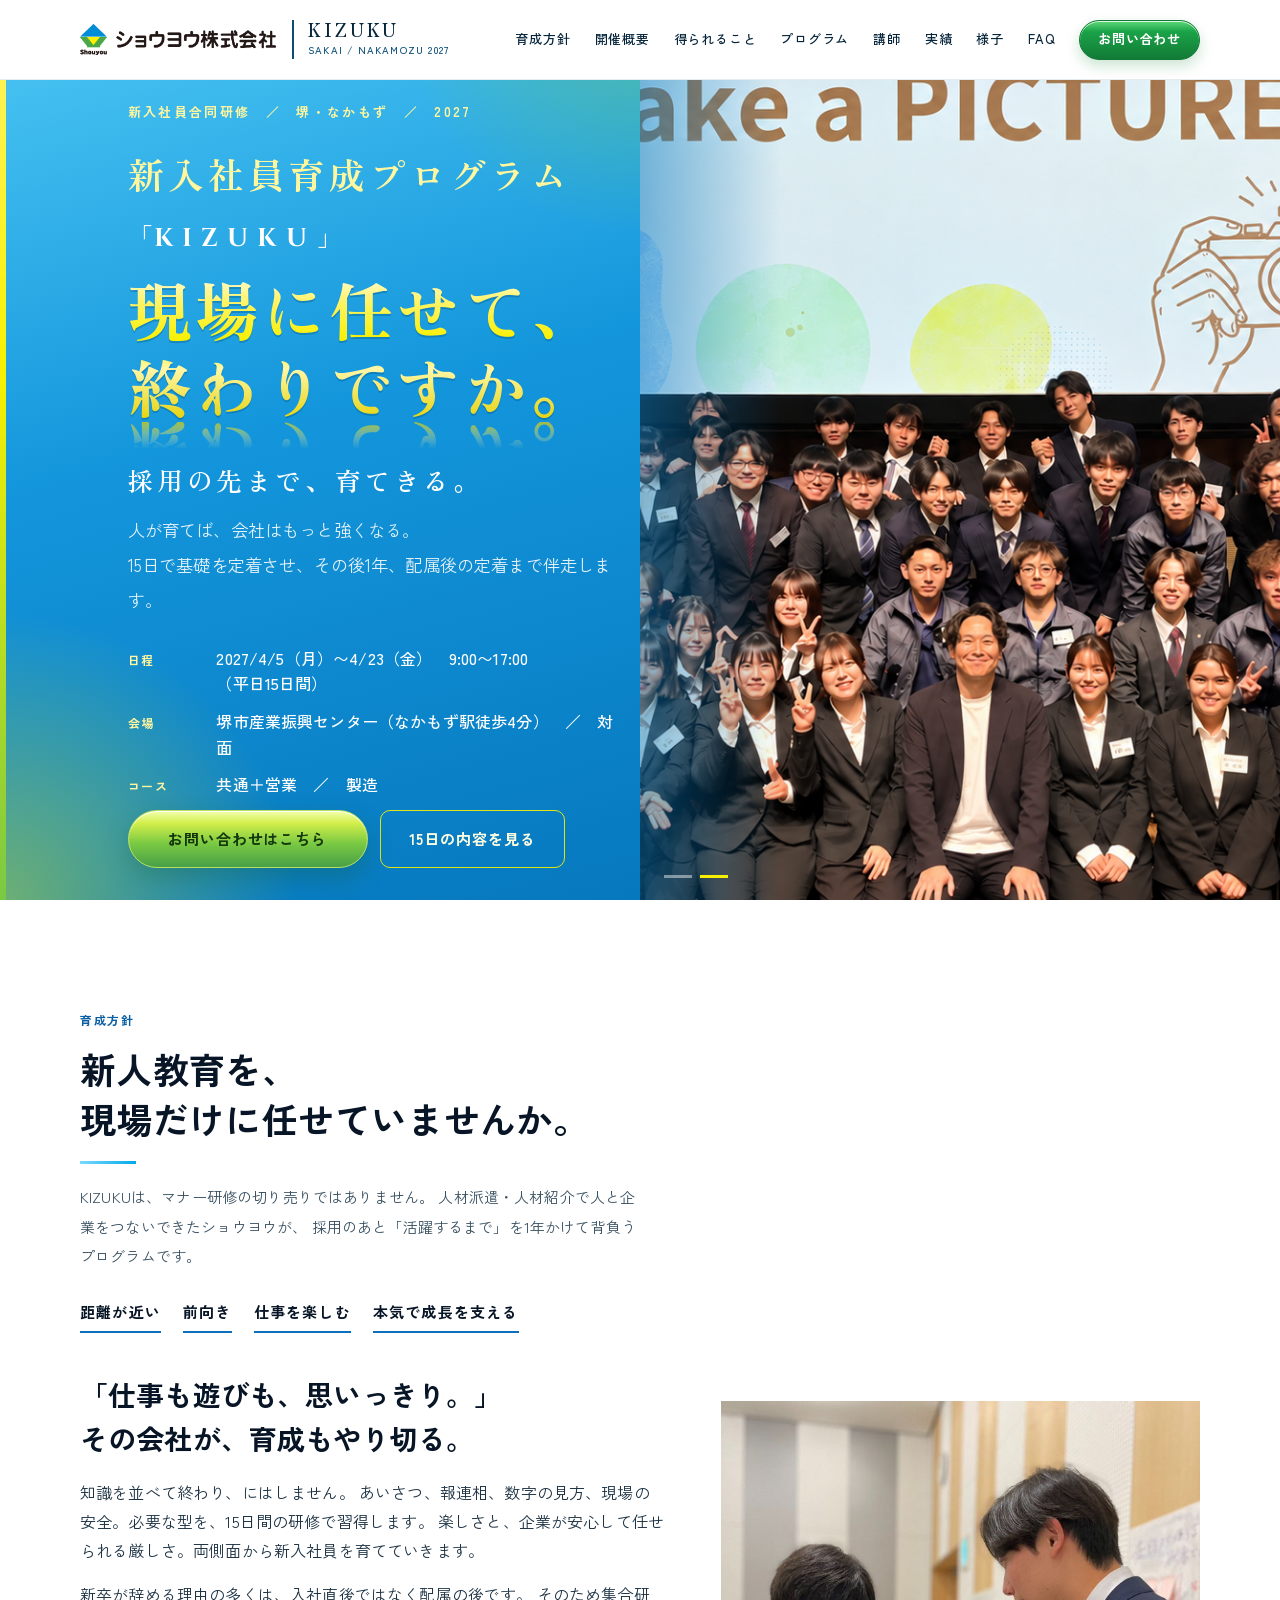
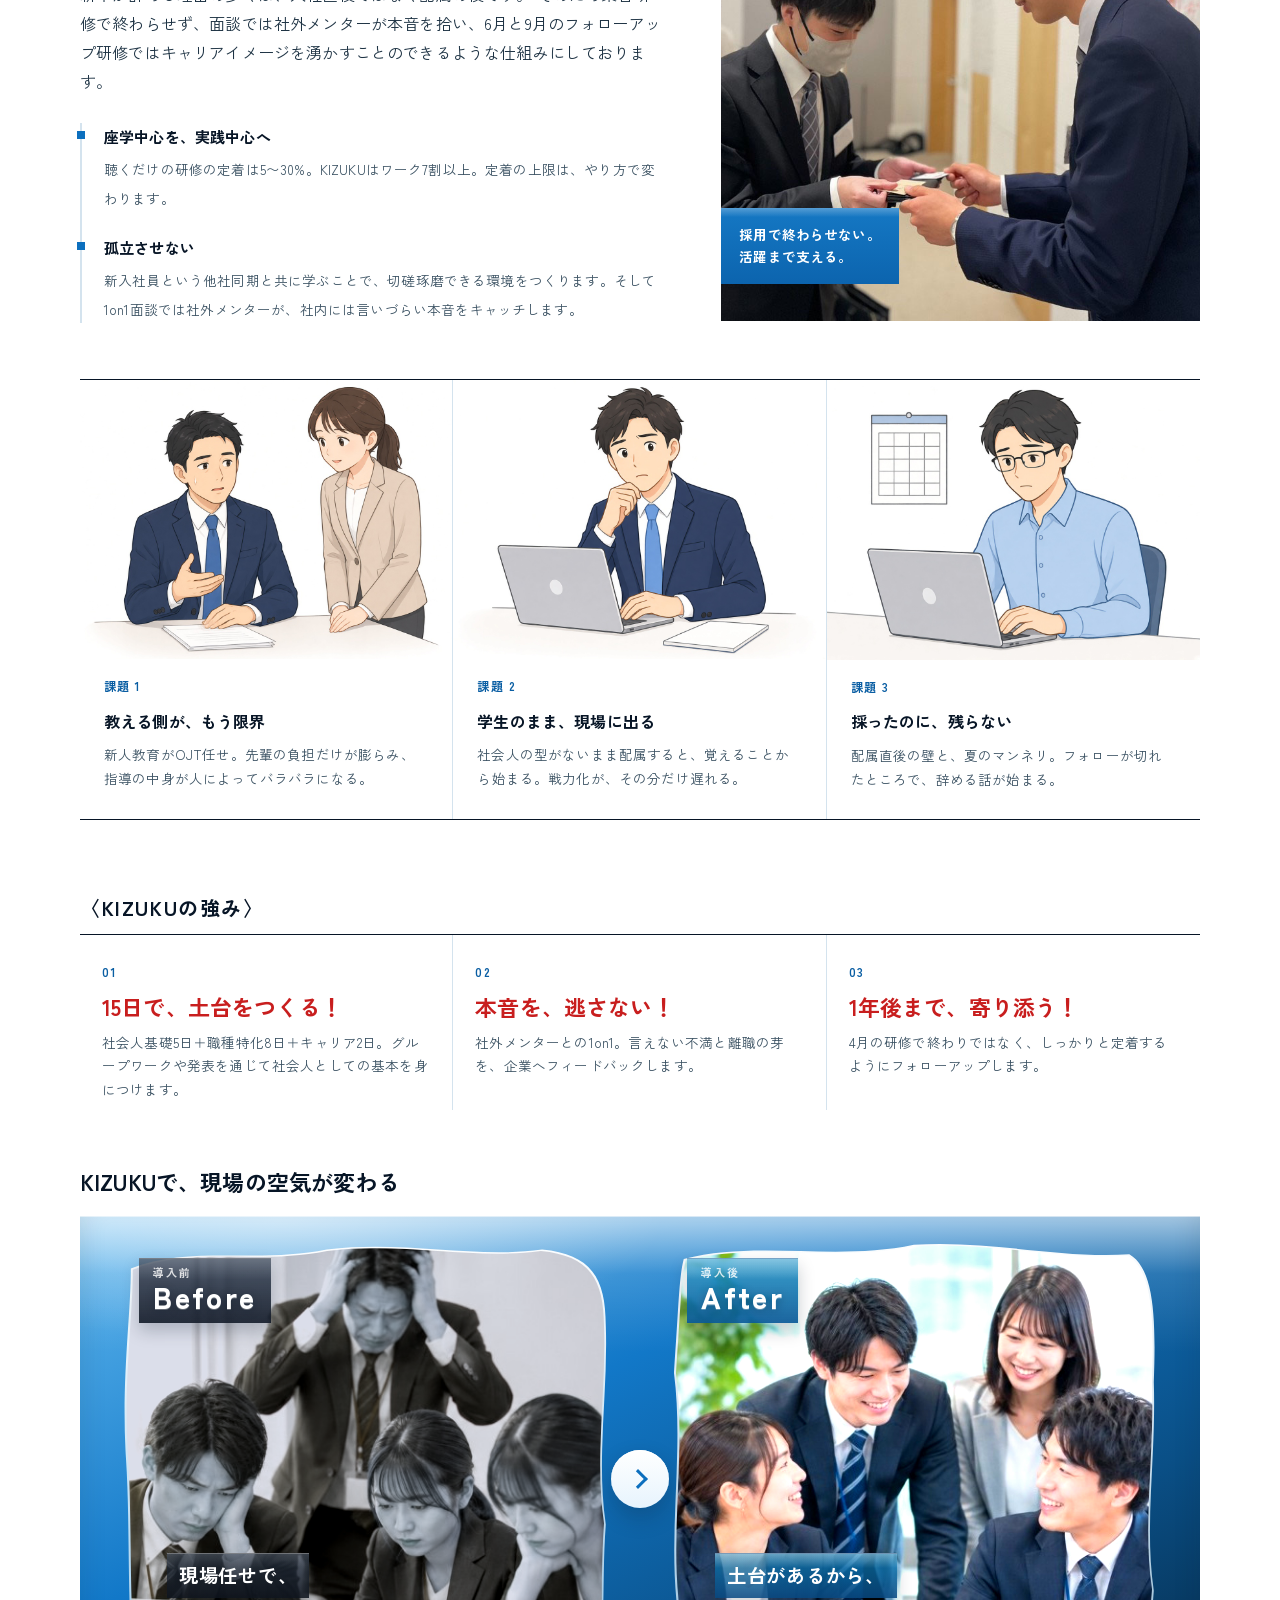
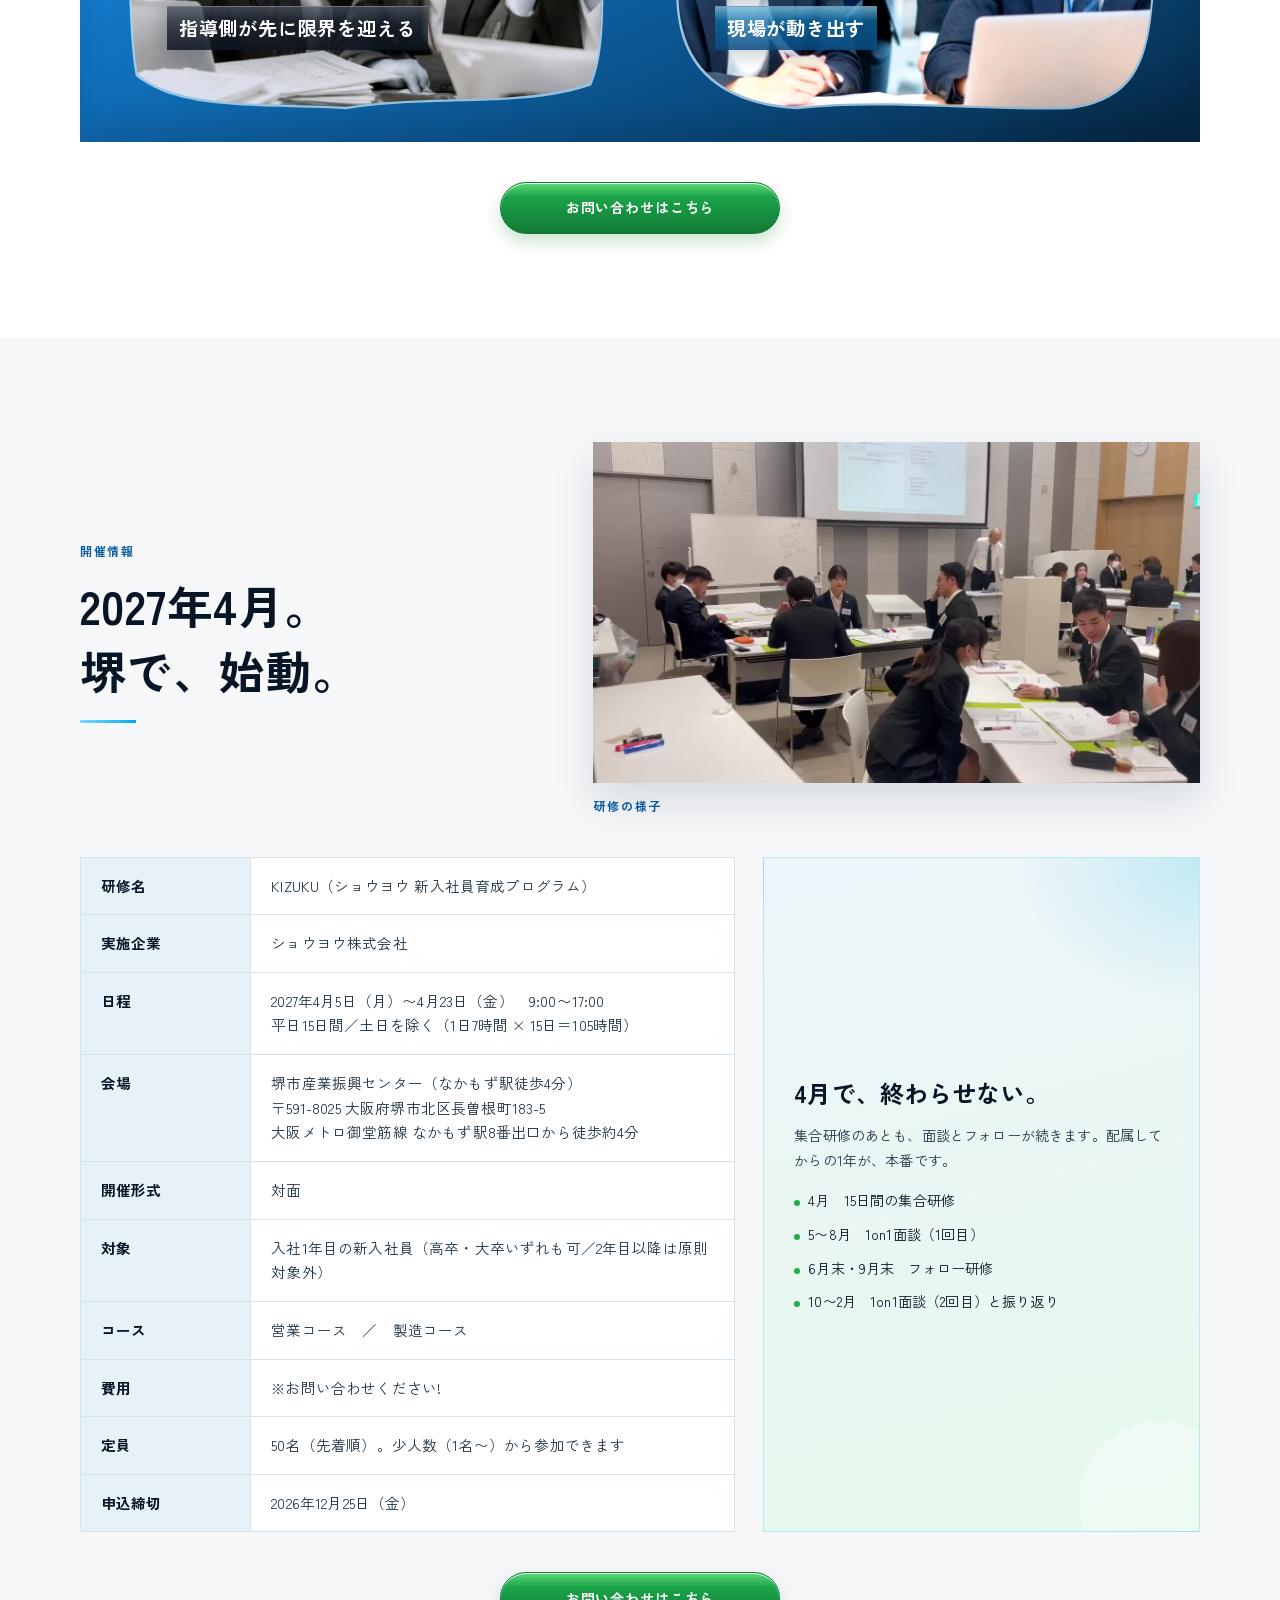
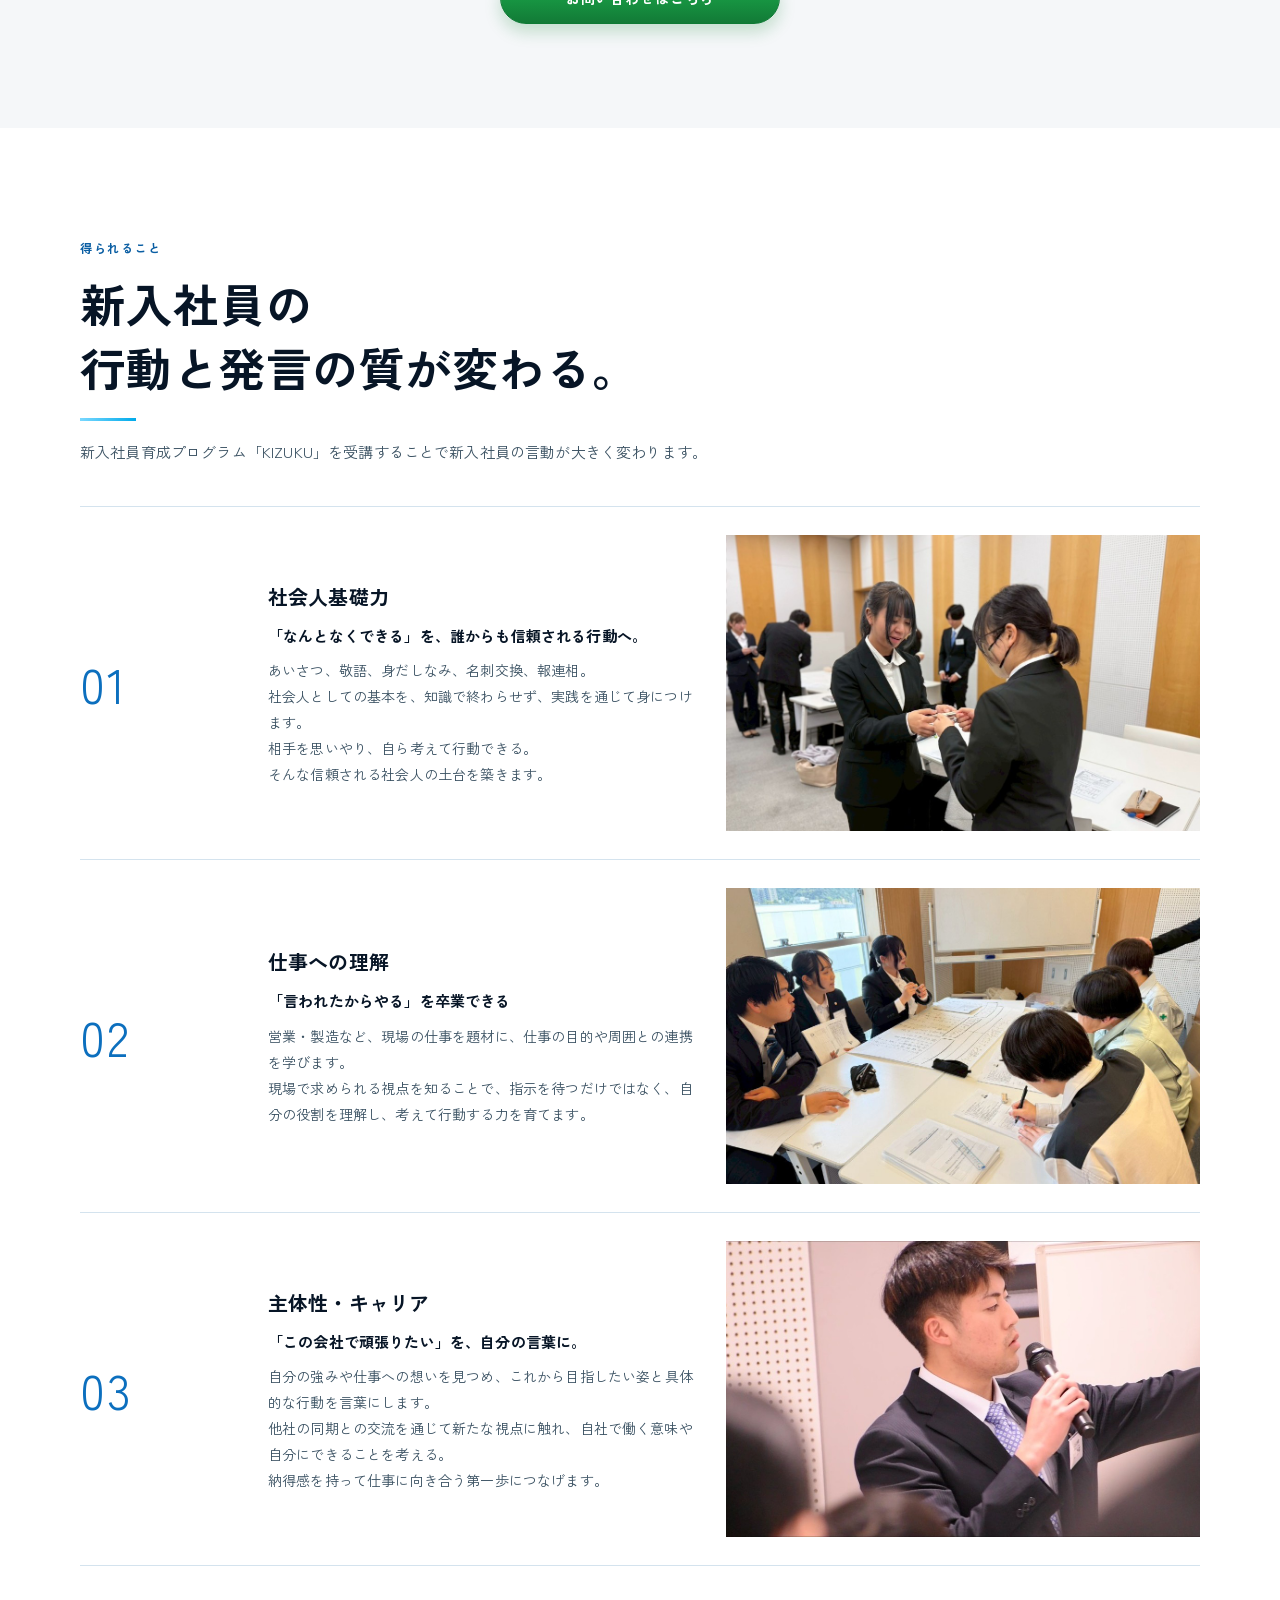
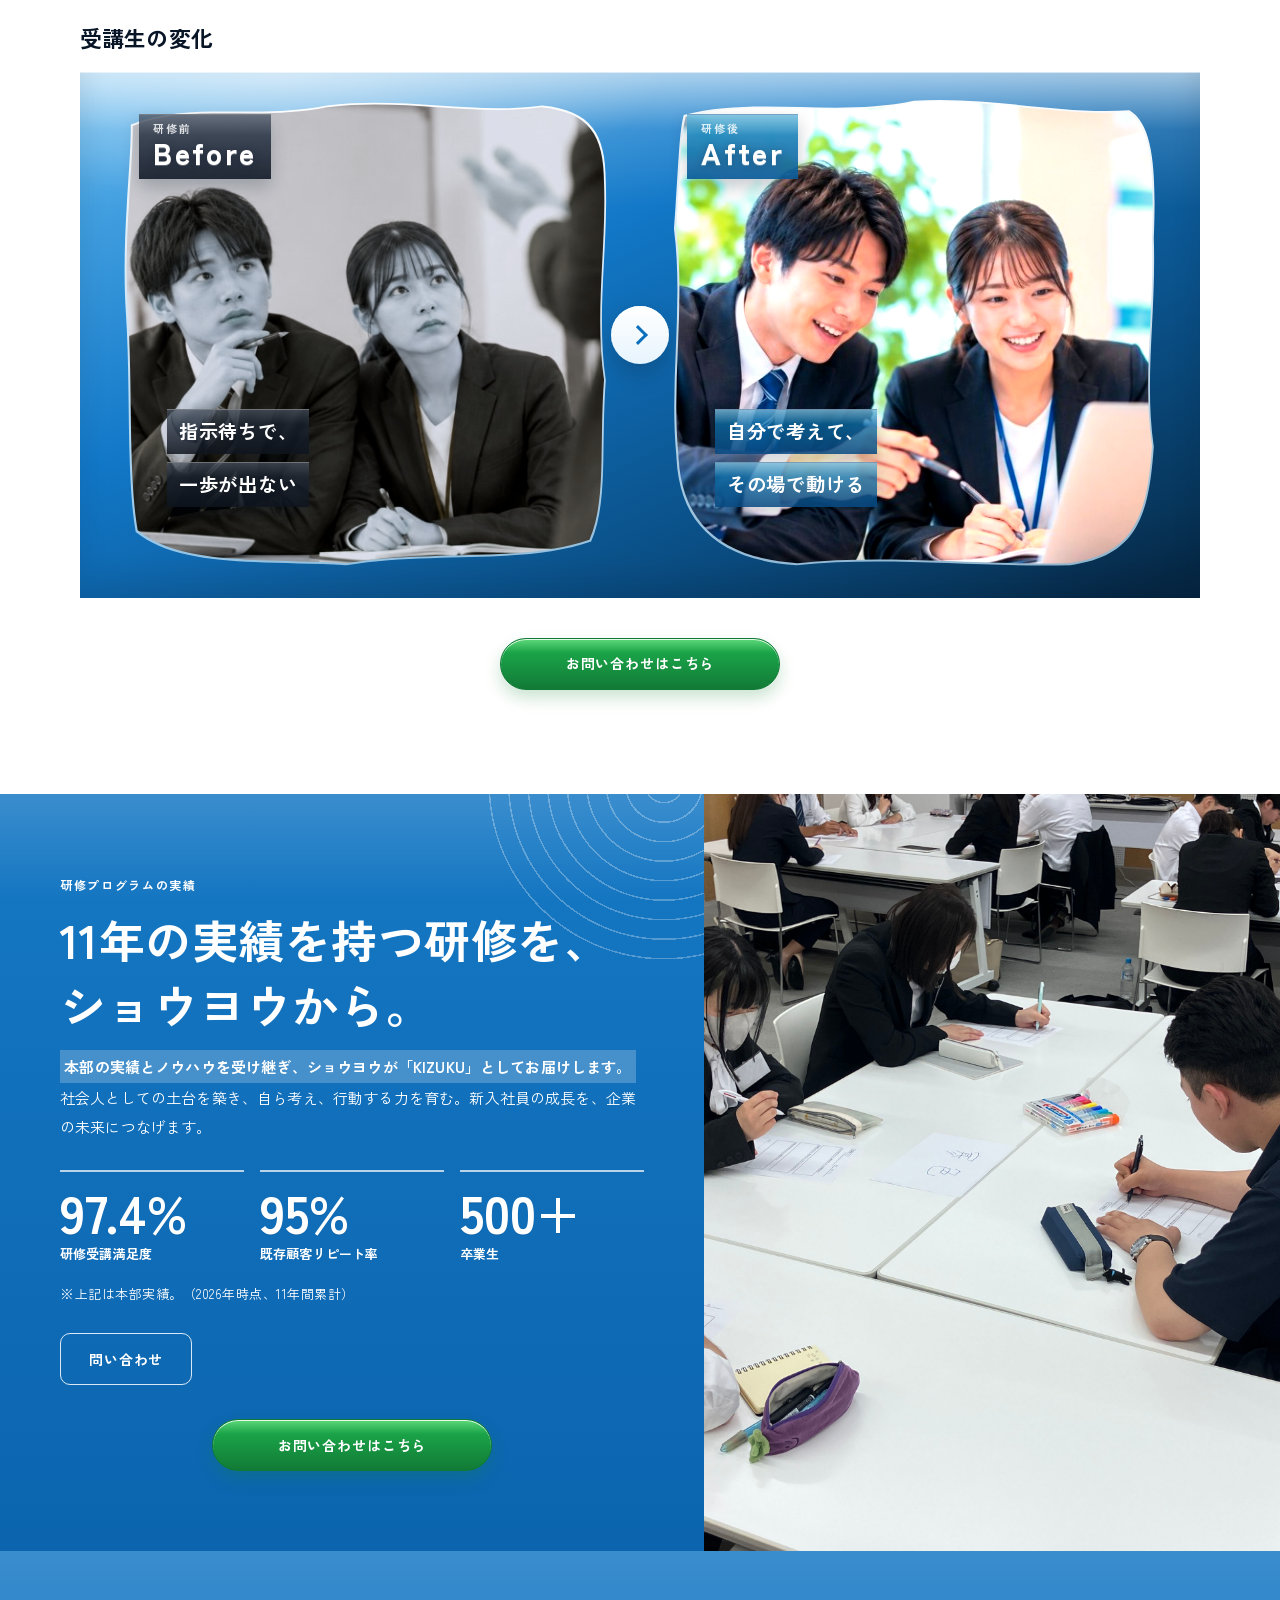
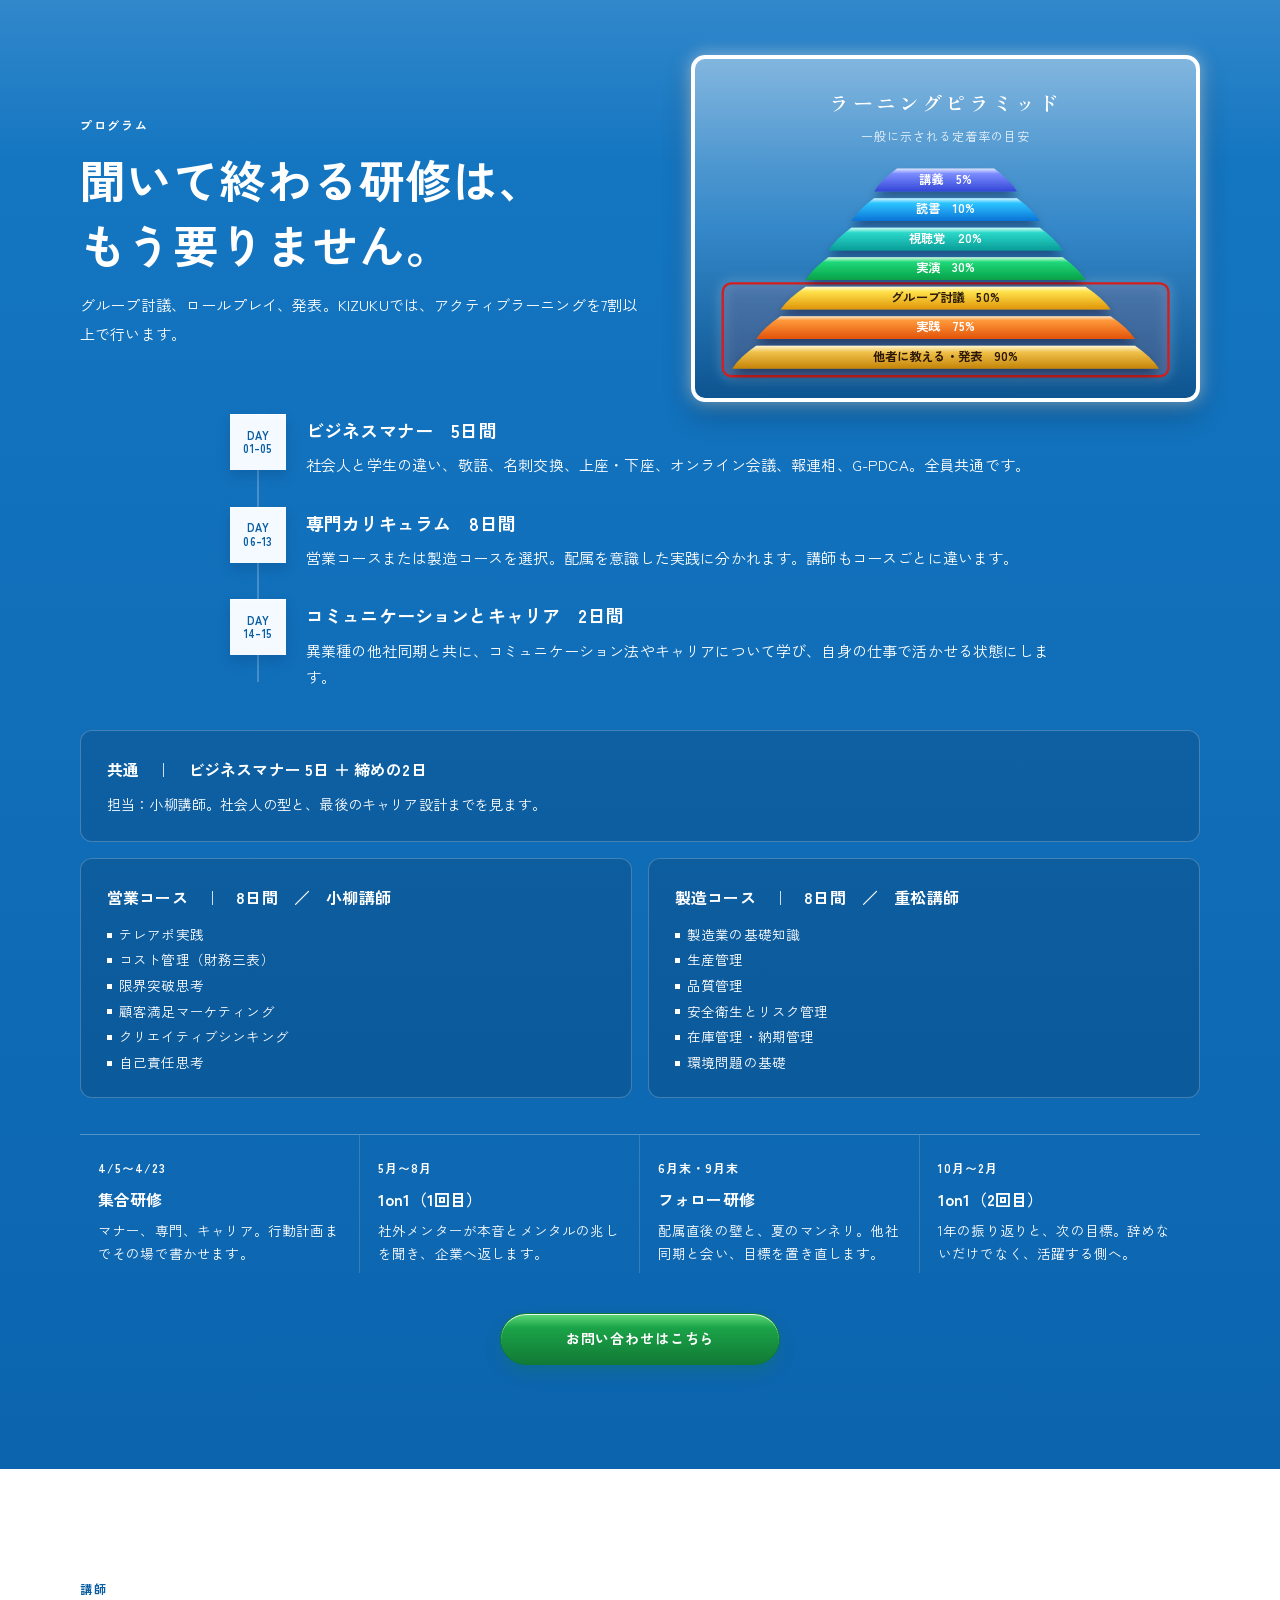
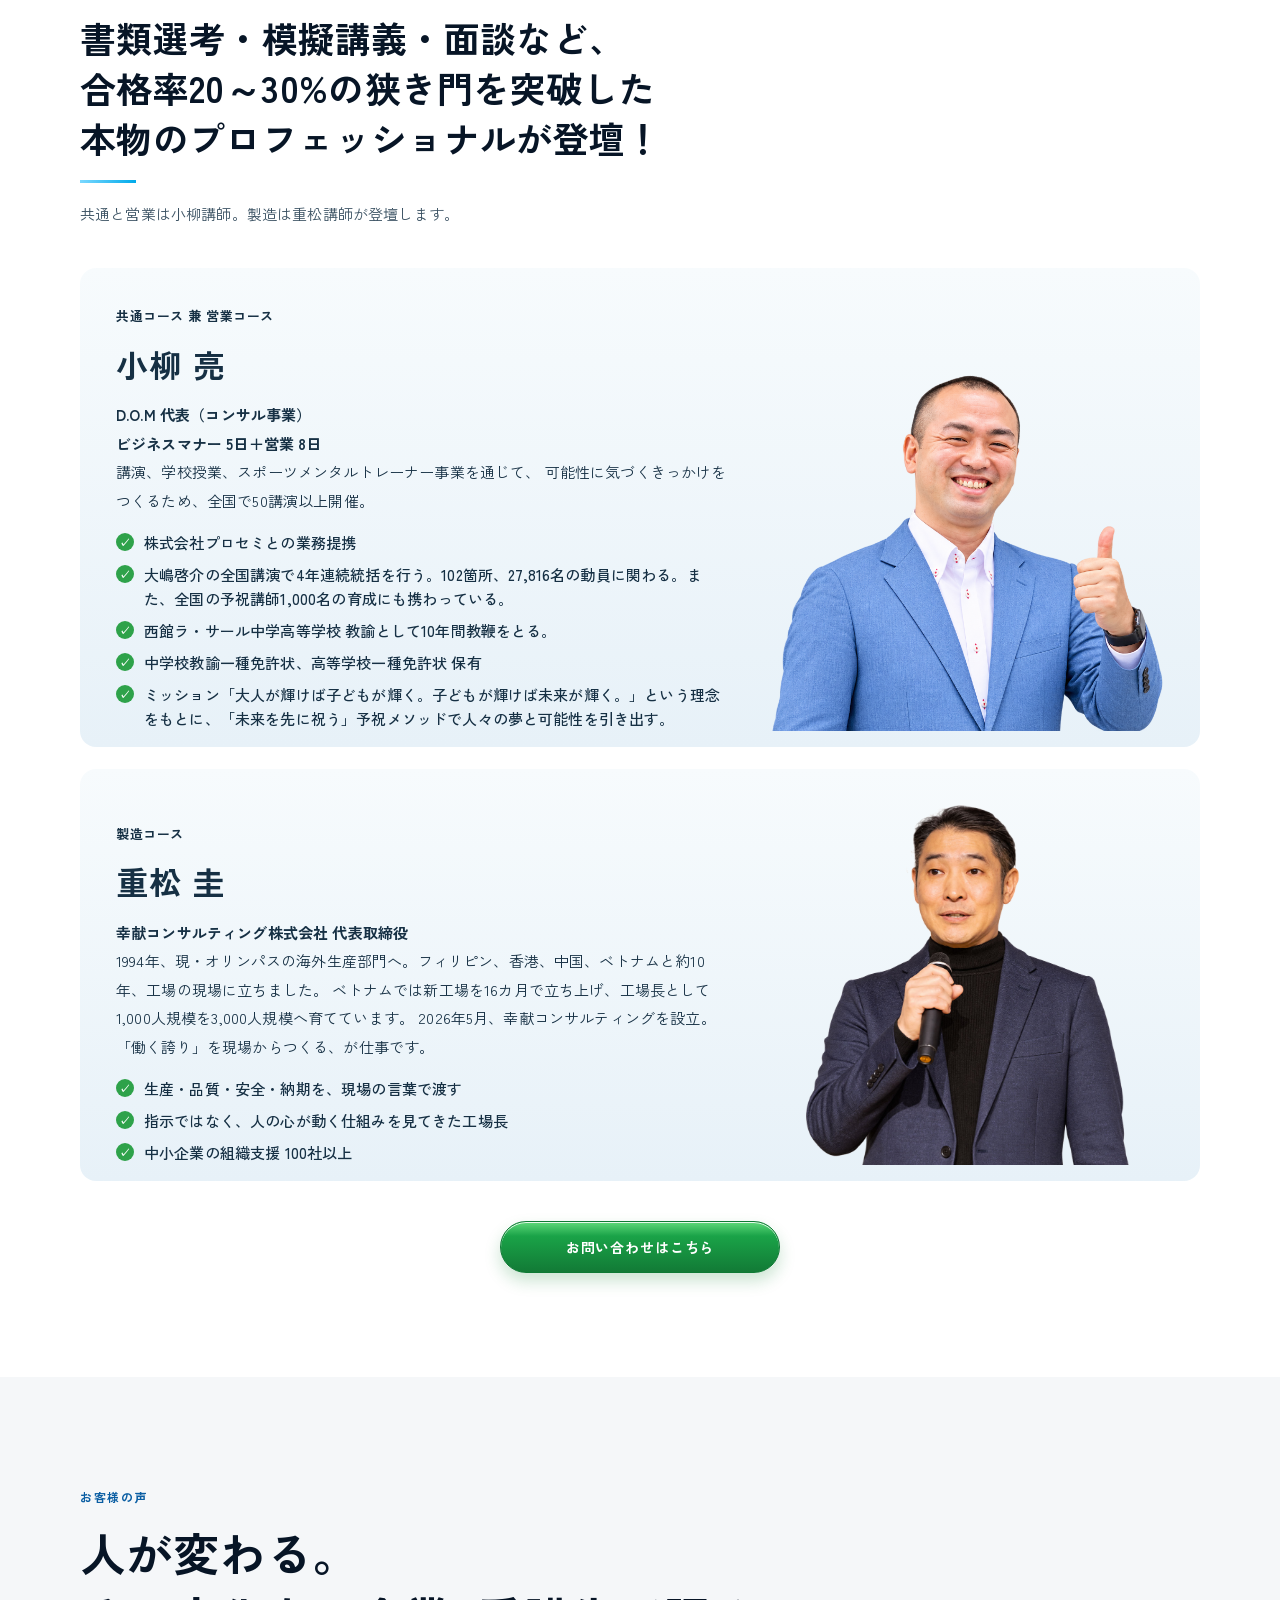
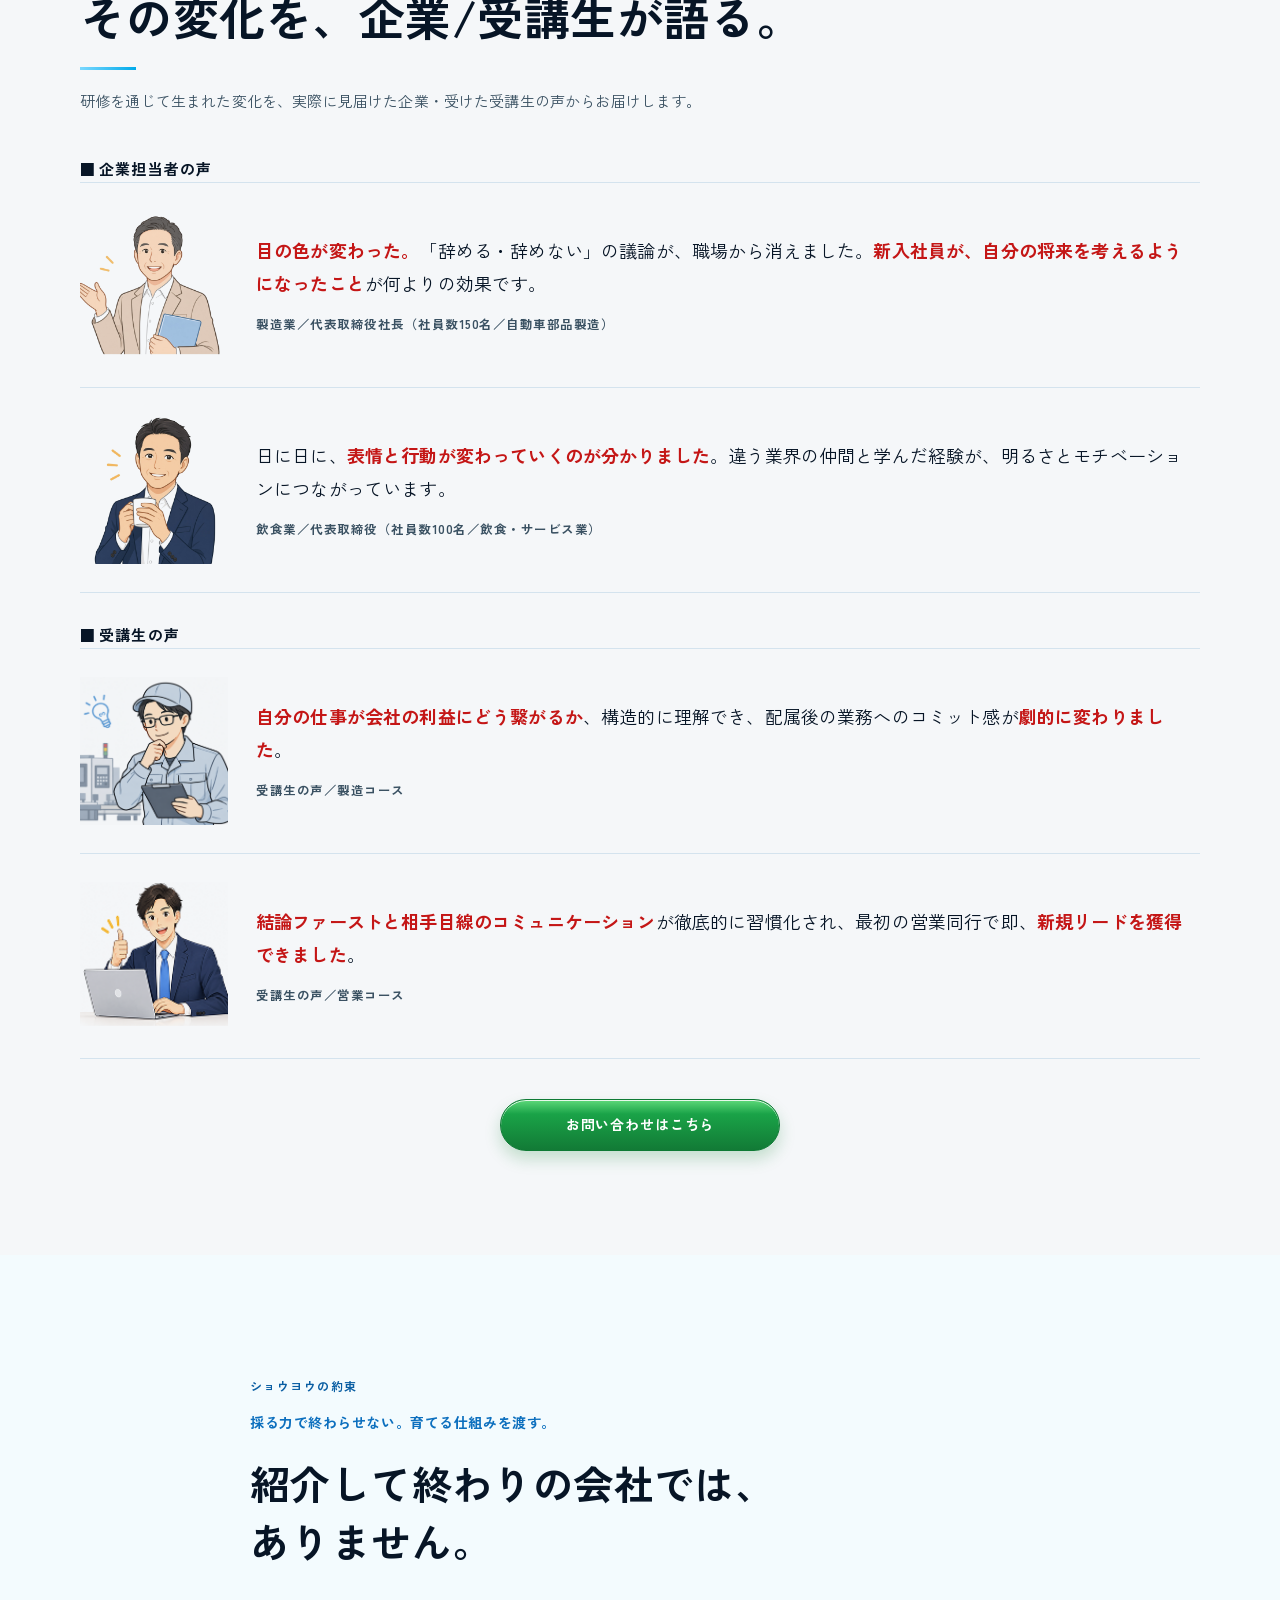
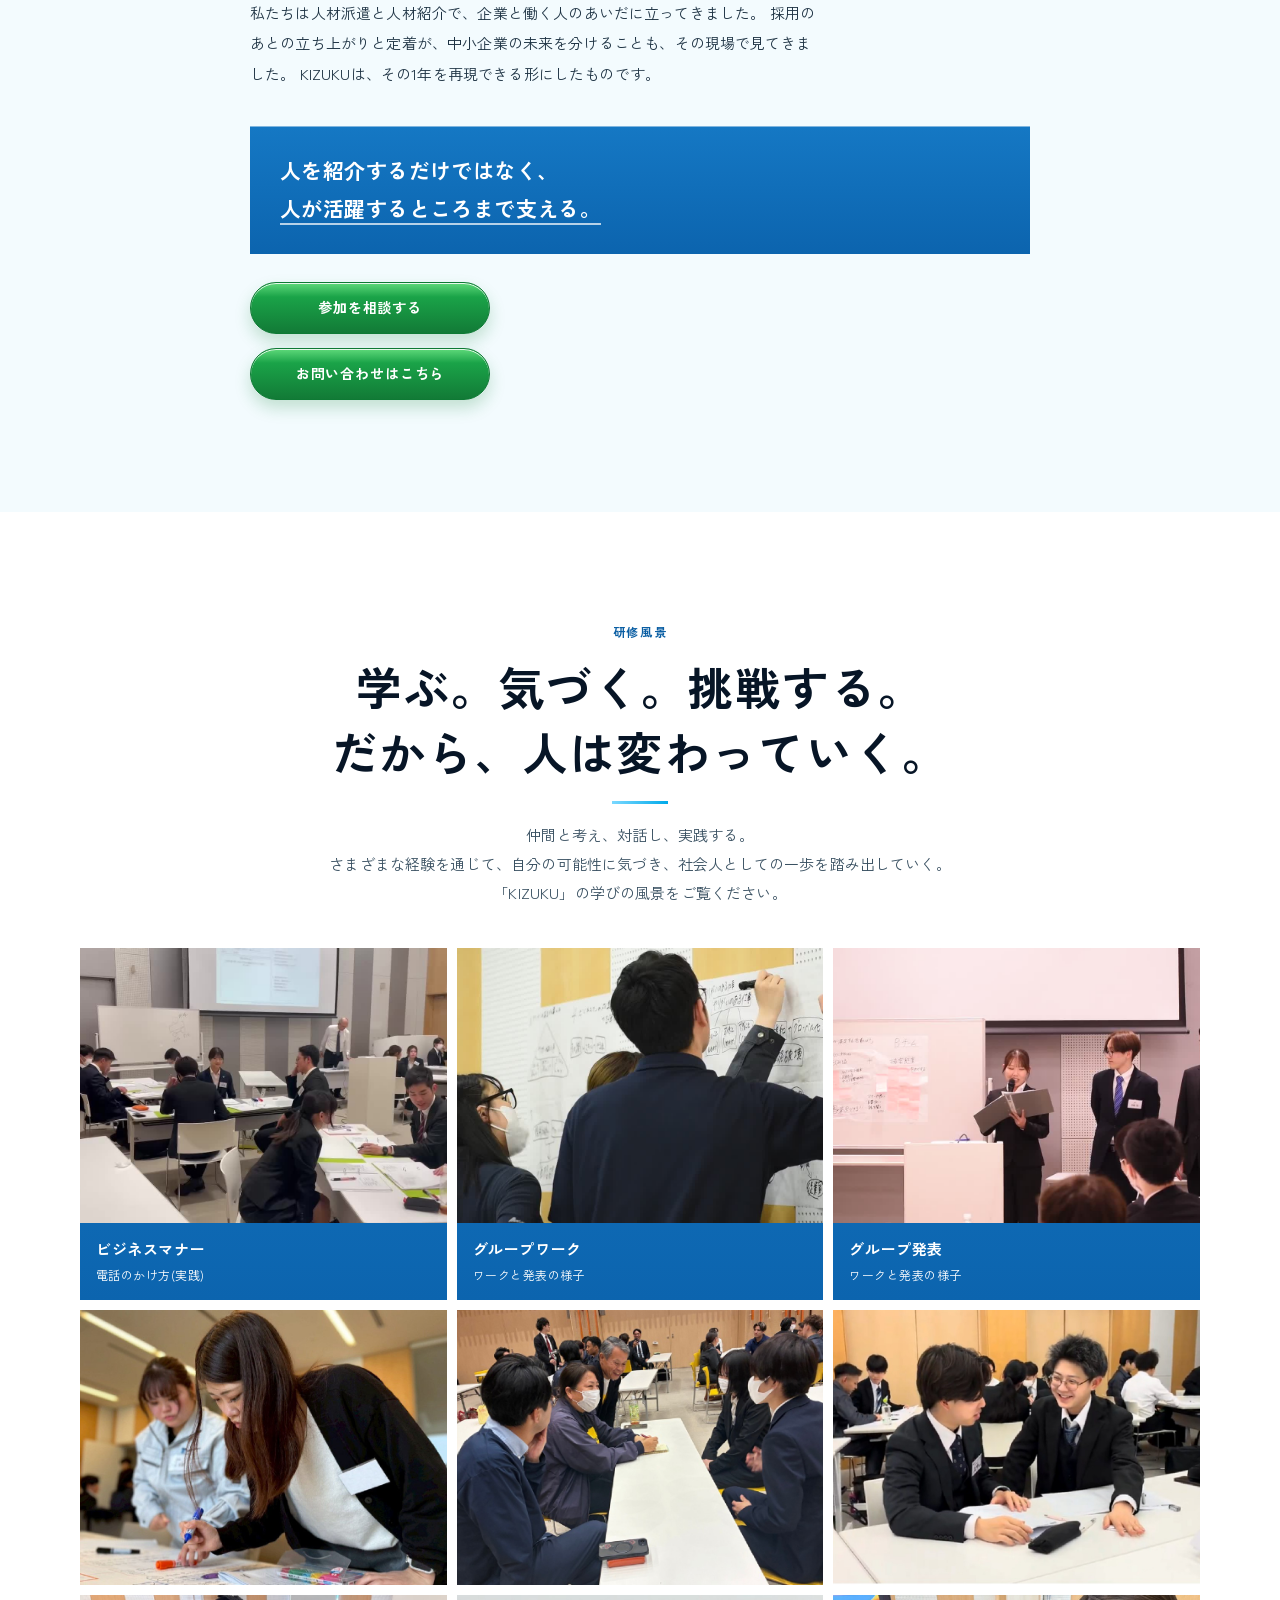
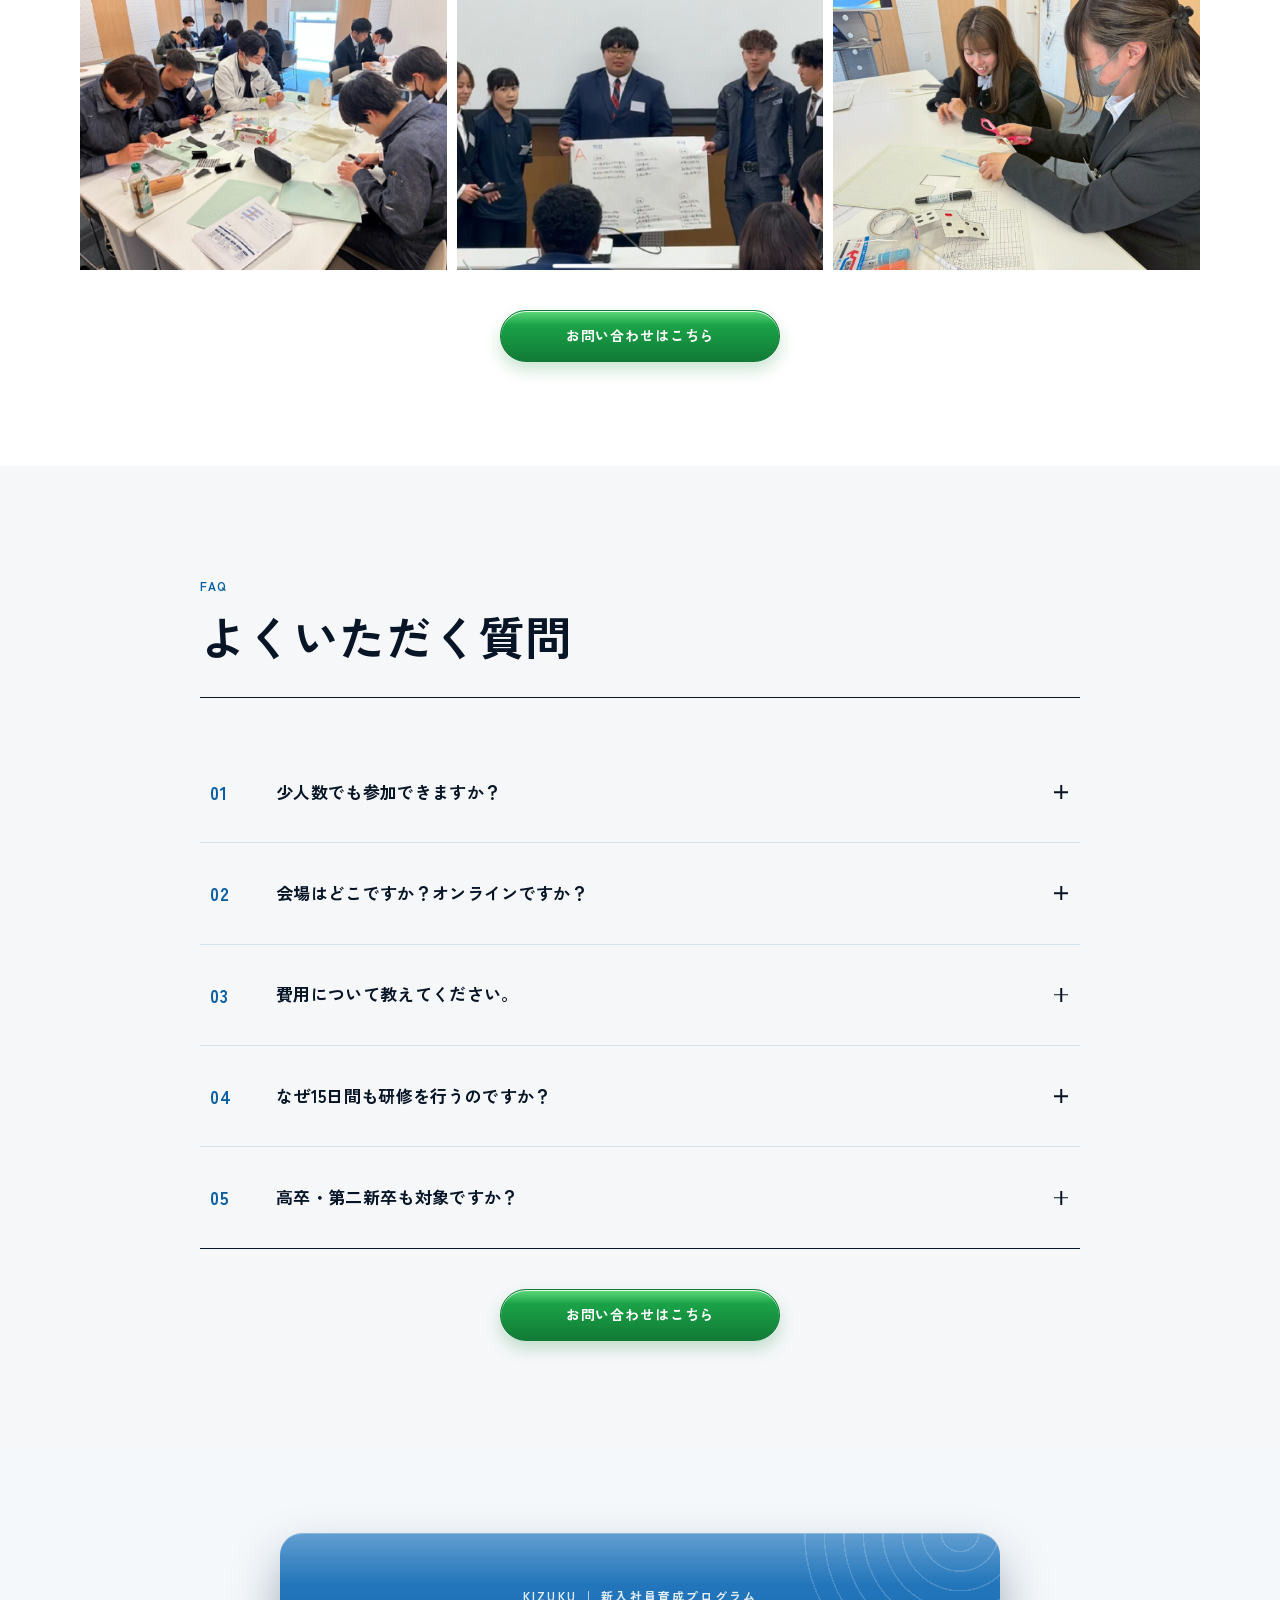
==== commit 2284bb3d: "Align the inquiry buttons and clean up the instructor portraits. Keep the promise buttons on the sam" ====
--- a/index.html
+++ b/index.html
@@ -12,7 +12,7 @@
   <link rel="preconnect" href="https://fonts.googleapis.com">
   <link rel="preconnect" href="https://fonts.gstatic.com" crossorigin>
   <link href="https://fonts.googleapis.com/css2?family=Cinzel:wght@600;700&family=IBM+Plex+Sans+JP:wght@400;500;600;700&family=Zen+Kaku+Gothic+New:wght@500;700&family=Zen+Old+Mincho:wght@500;600;700;900&display=swap" rel="stylesheet">
-  <link rel="stylesheet" href="css/style.css?v=form2">
+  <link rel="stylesheet" href="css/style.css?v=form3">
 </head>
 <body>
   <header class="header" id="header">
@@ -575,7 +575,7 @@
               </ul>
             </div>
             <figure class="profile__photo">
-              <img src="assets/img/portrait-shigematsu.jpg" alt="重松圭のポートレート" width="800" height="800">
+              <img src="assets/img/portrait-shigematsu.png" alt="重松圭のポートレート" width="900" height="1001">
             </figure>
           </article>
         </div>
--- a/css/style.css
+++ b/css/style.css
@@ -276,7 +276,7 @@
 .hero__facts{
   margin:0;padding:20px 0 4px;
   display:grid;gap:12px;
-  border-top:1px solid rgba(248,240,0,.55);
+  border-top:0;
 }
 .hero__facts > div{
   display:grid;grid-template-columns:4.8em 1fr;gap:12px;align-items:baseline;
@@ -300,7 +300,7 @@
 .hero__slides img{
   position:absolute;inset:0;
   width:100%;height:100%;
-  object-fit:cover;object-position:center 62%;
+  object-fit:cover;object-position:center 78%;
   opacity:0;
   transition:opacity 1.15s ease;
 }
@@ -1148,7 +1148,8 @@
 .sec-inquiry{display:flex;justify-content:center;margin:40px 0 0}
 .sec-inquiry .btn{min-width:280px}
 .trust .sec-inquiry{margin-top:18px}
-.say .sec-inquiry{margin-top:16px}
+.say .sec-inquiry{justify-content:flex-start;margin-top:14px}
+.say .sec-inquiry .btn{min-width:240px}
 .panel{
   margin:-40px auto 72px;width:min(100% - 72px,740px);
   background:var(--white);border:1px solid var(--ink);padding:44px 40px;
@@ -1273,8 +1274,8 @@
 /* Instructor profiles — stacked horizontal cards */
 .profiles{display:grid;gap:22px}
 .profile{
-  display:grid;grid-template-columns:1.15fr .85fr;gap:8px;align-items:center;
-  padding:36px 12px 16px 44px;
+  display:grid;grid-template-columns:minmax(0,1.15fr) minmax(240px,.8fr);gap:12px 28px;align-items:end;
+  padding:36px 20px 16px 36px;
   background:linear-gradient(180deg, #f7fbfd 0%, #e7f1f8 100%);
   color:#163044;
   border-radius:16px;
@@ -1292,7 +1293,7 @@
 .profile ul{margin:16px 0 0;padding:0;list-style:none;display:grid;gap:8px}
 .profile li{
   font-size:15px;font-weight:500;line-height:1.6;color:#163044;
-  padding-left:28px;position:relative;
+  padding-left:28px;position:relative;overflow-wrap:anywhere;
 }
 .profile li::before{
   content:"✓";
@@ -1302,8 +1303,9 @@
   font-size:11px;font-weight:700;line-height:18px;text-align:center;
 }
 .profile__photo{margin:0}
+.profile > div{min-width:0}
 .profile__photo img{
-  width:100%;height:320px;object-fit:contain;object-position:center bottom;display:block;
+  width:100%;height:360px;object-fit:contain;object-position:center bottom;display:block;
 }
 
 /* Two instructors + supervisor */
@@ -1488,8 +1490,6 @@
   .hero__acts{flex-direction:column;align-items:stretch}
   .cta__card{padding:36px 22px 28px}
   .hero__acts .btn,
-  .sec-inquiry .btn,
-  .say__act .btn,
   .cta .btn,
   .form-actions .btn,
   .form-back .btn,
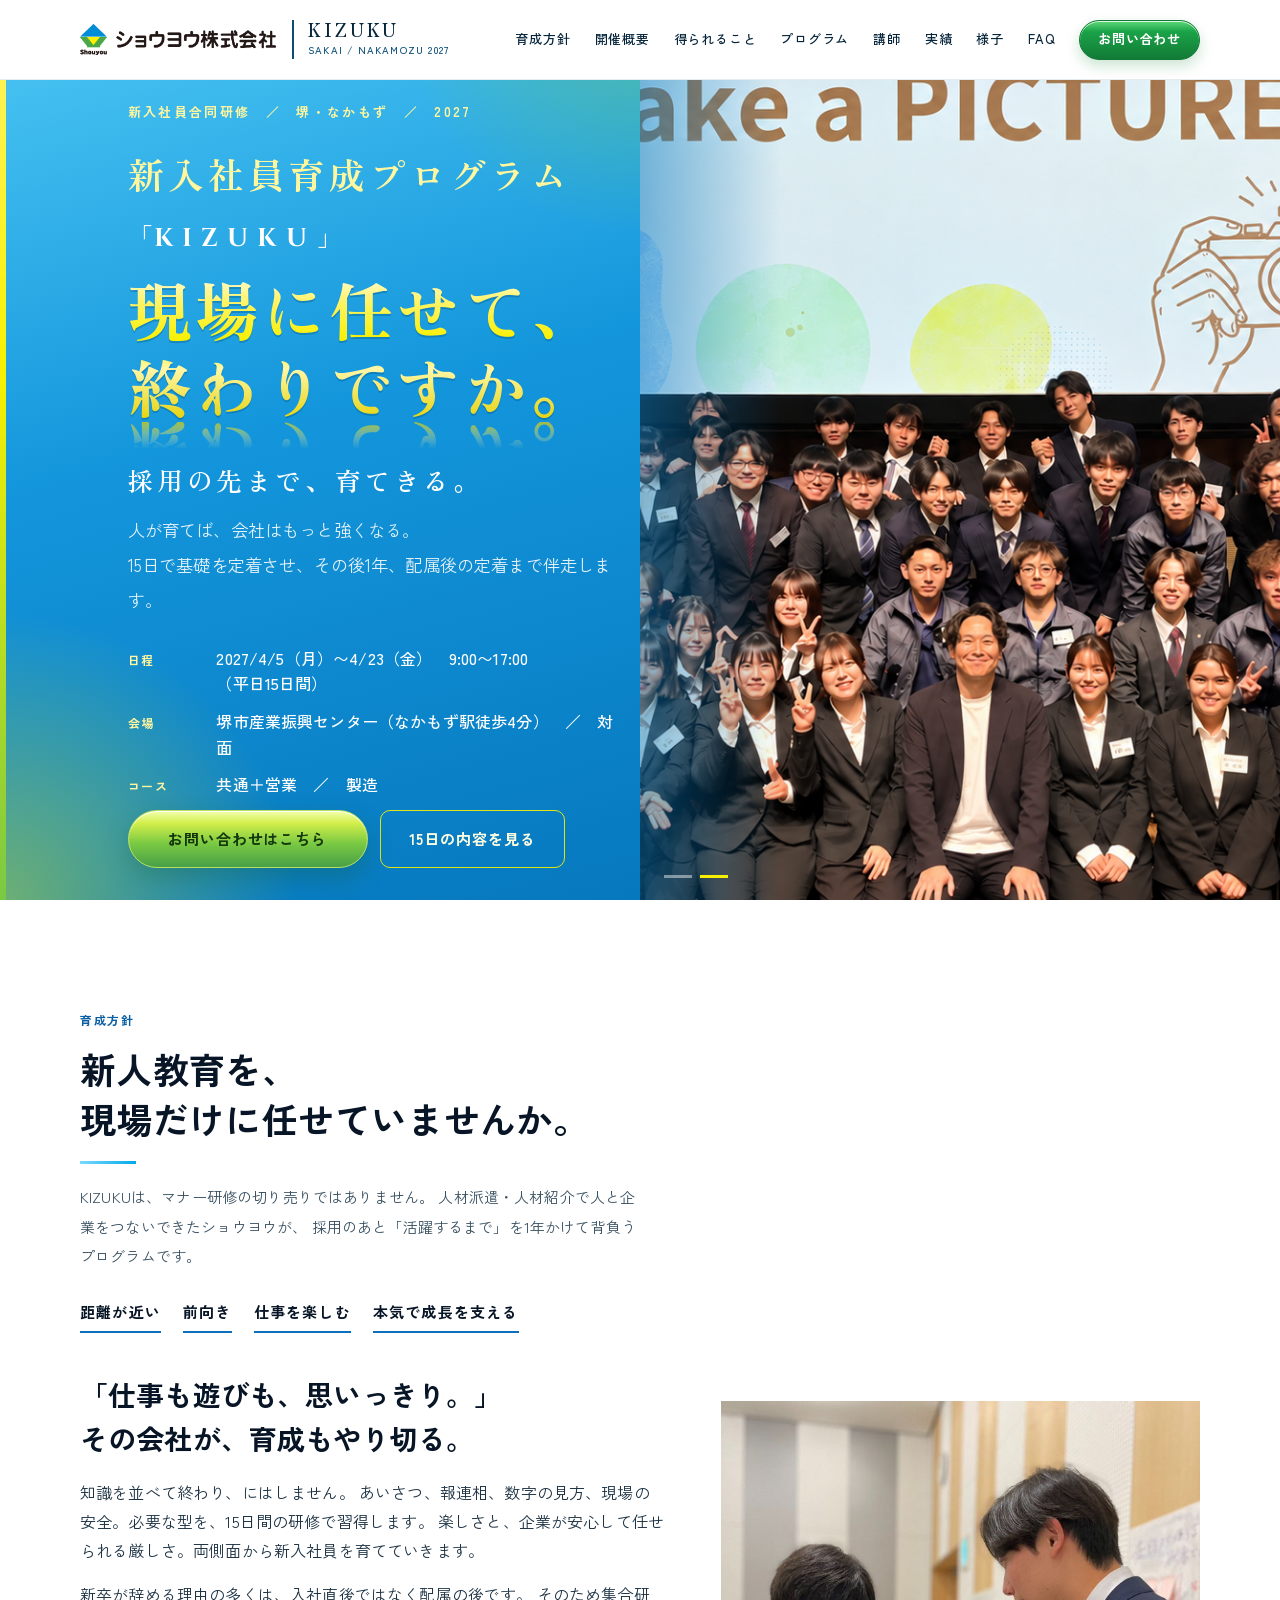
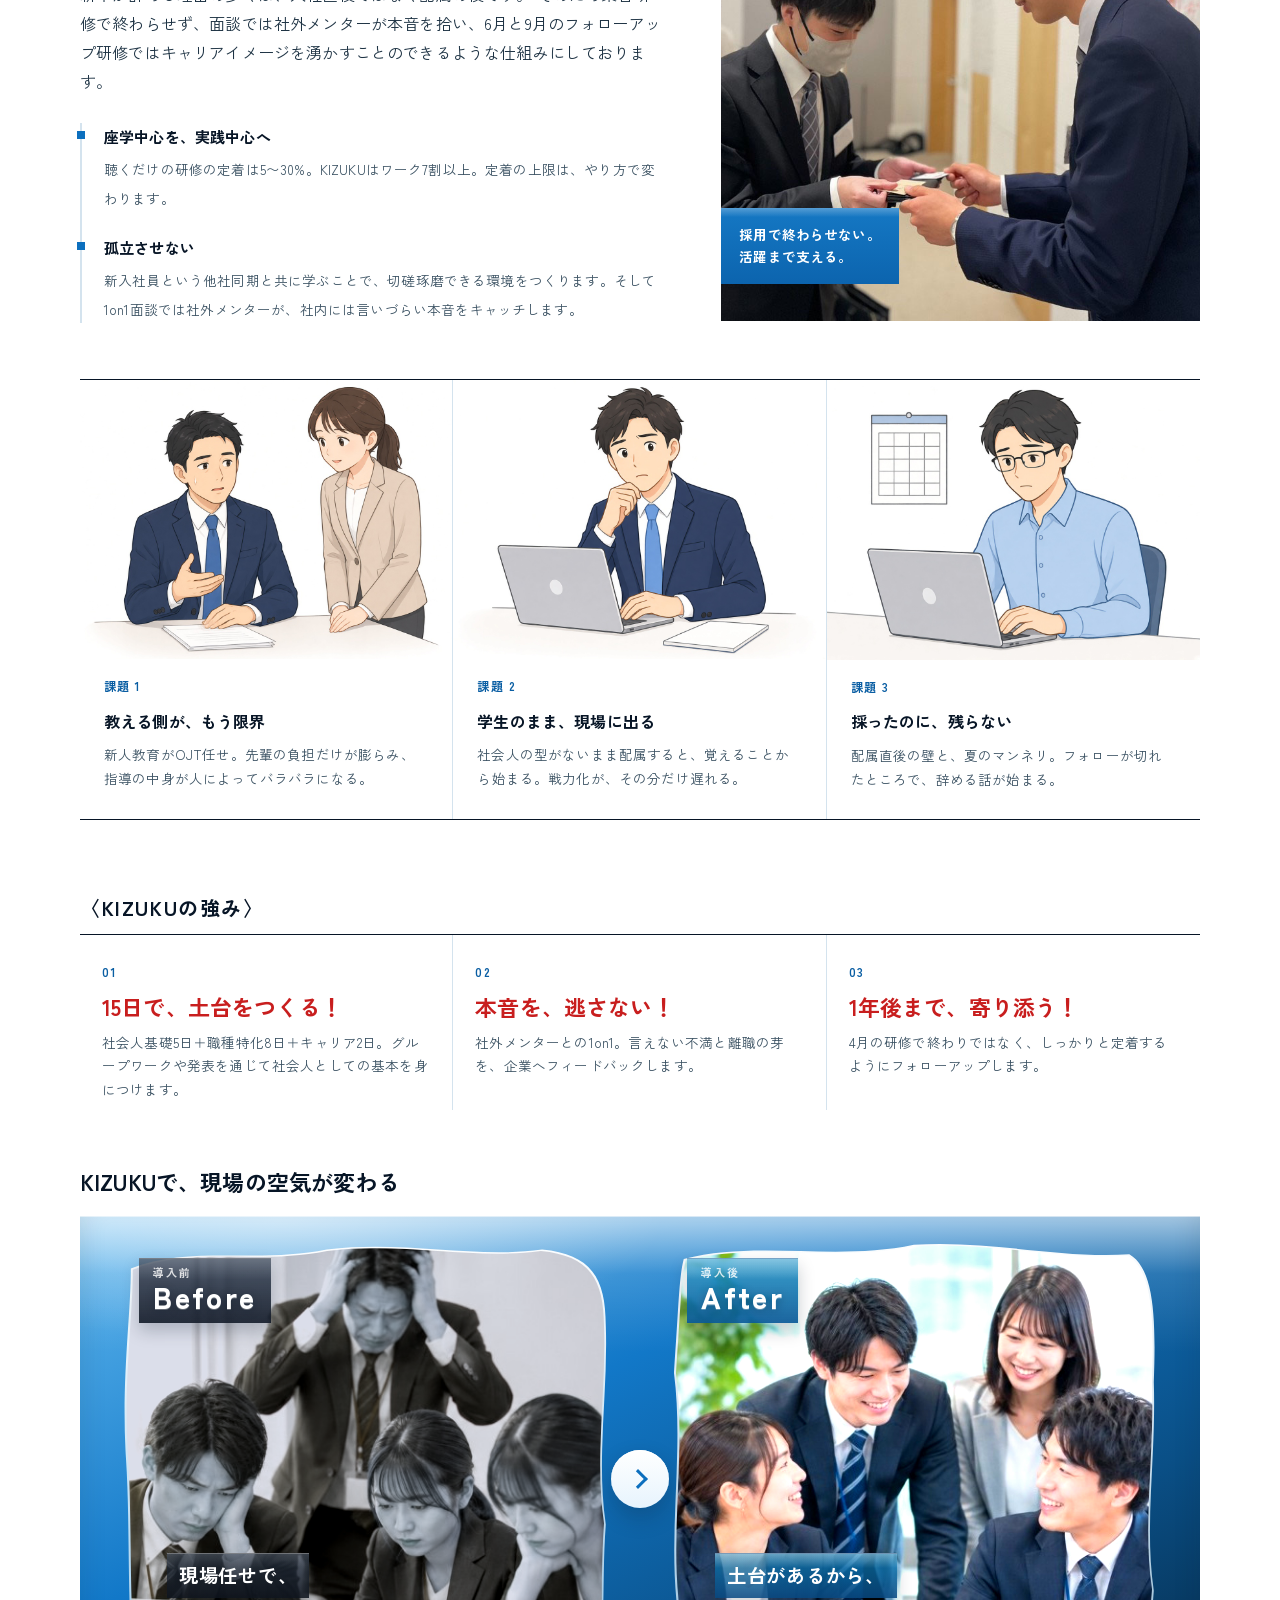
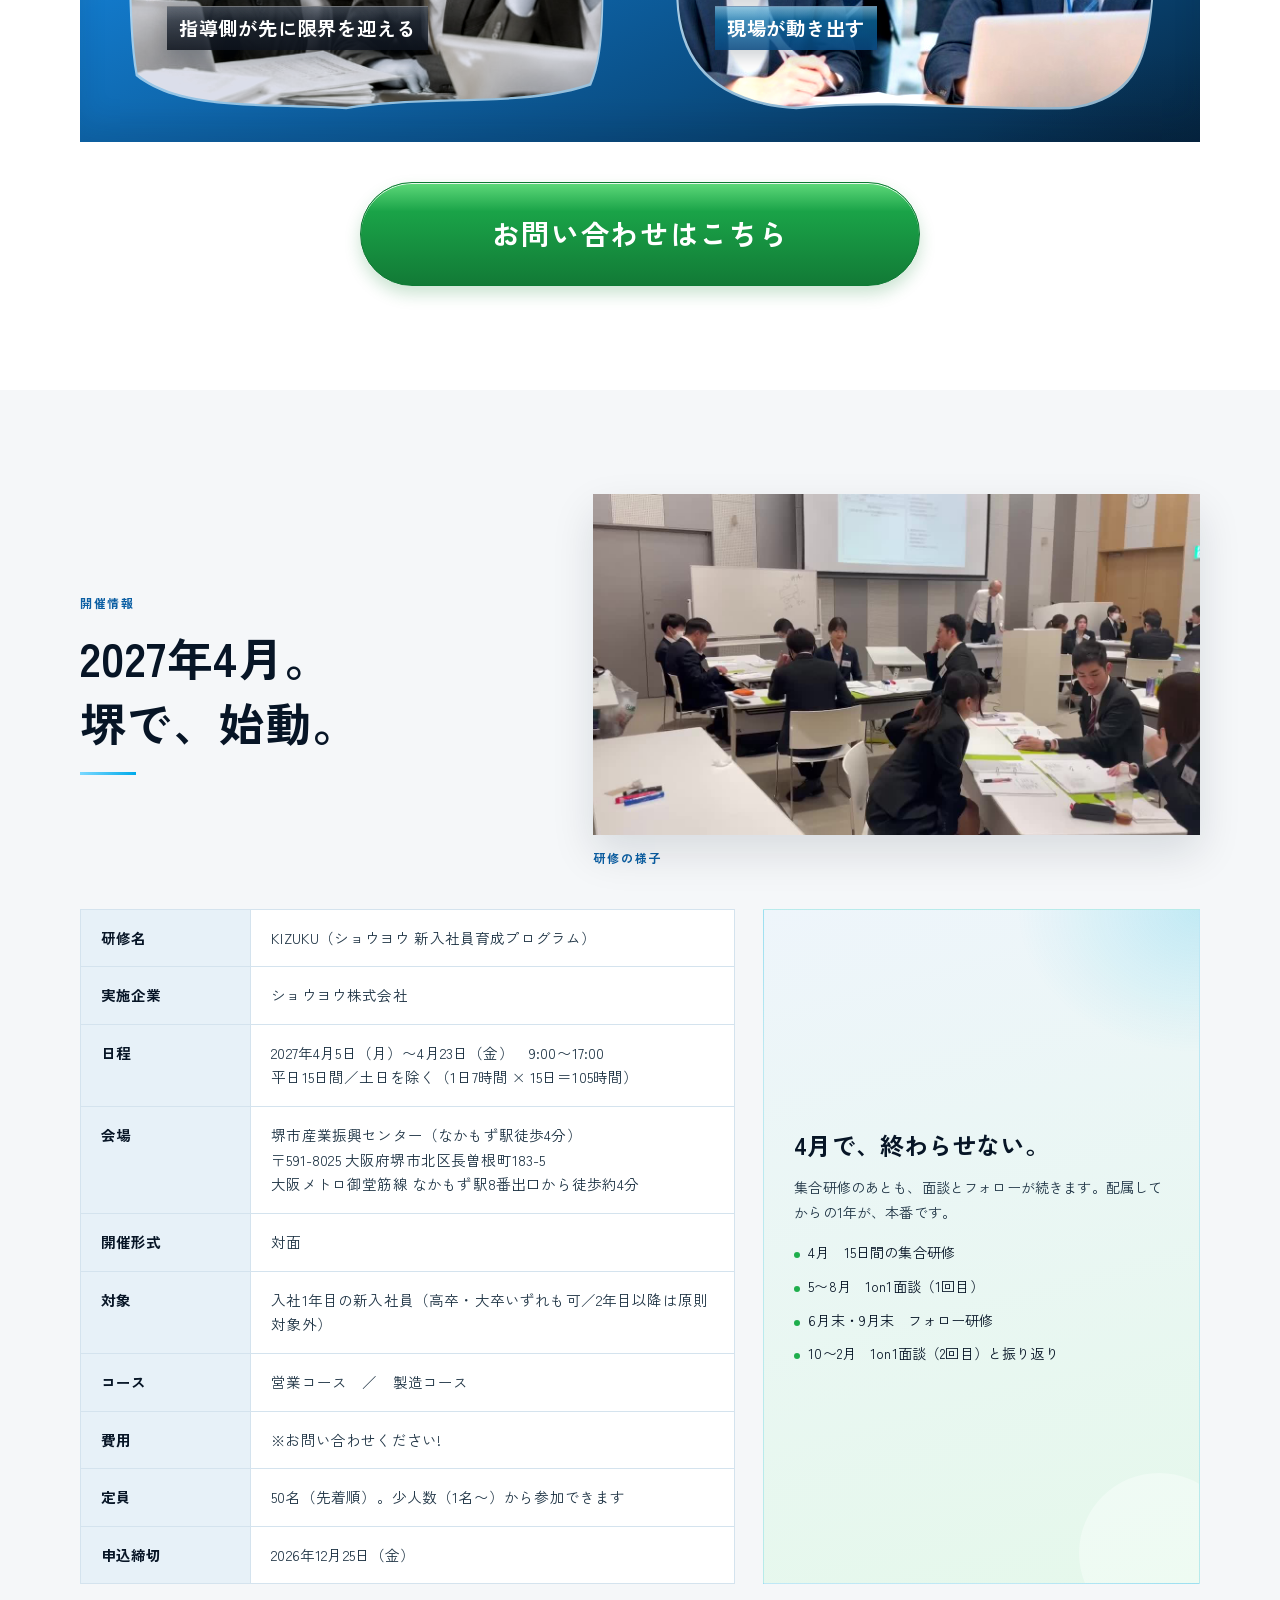
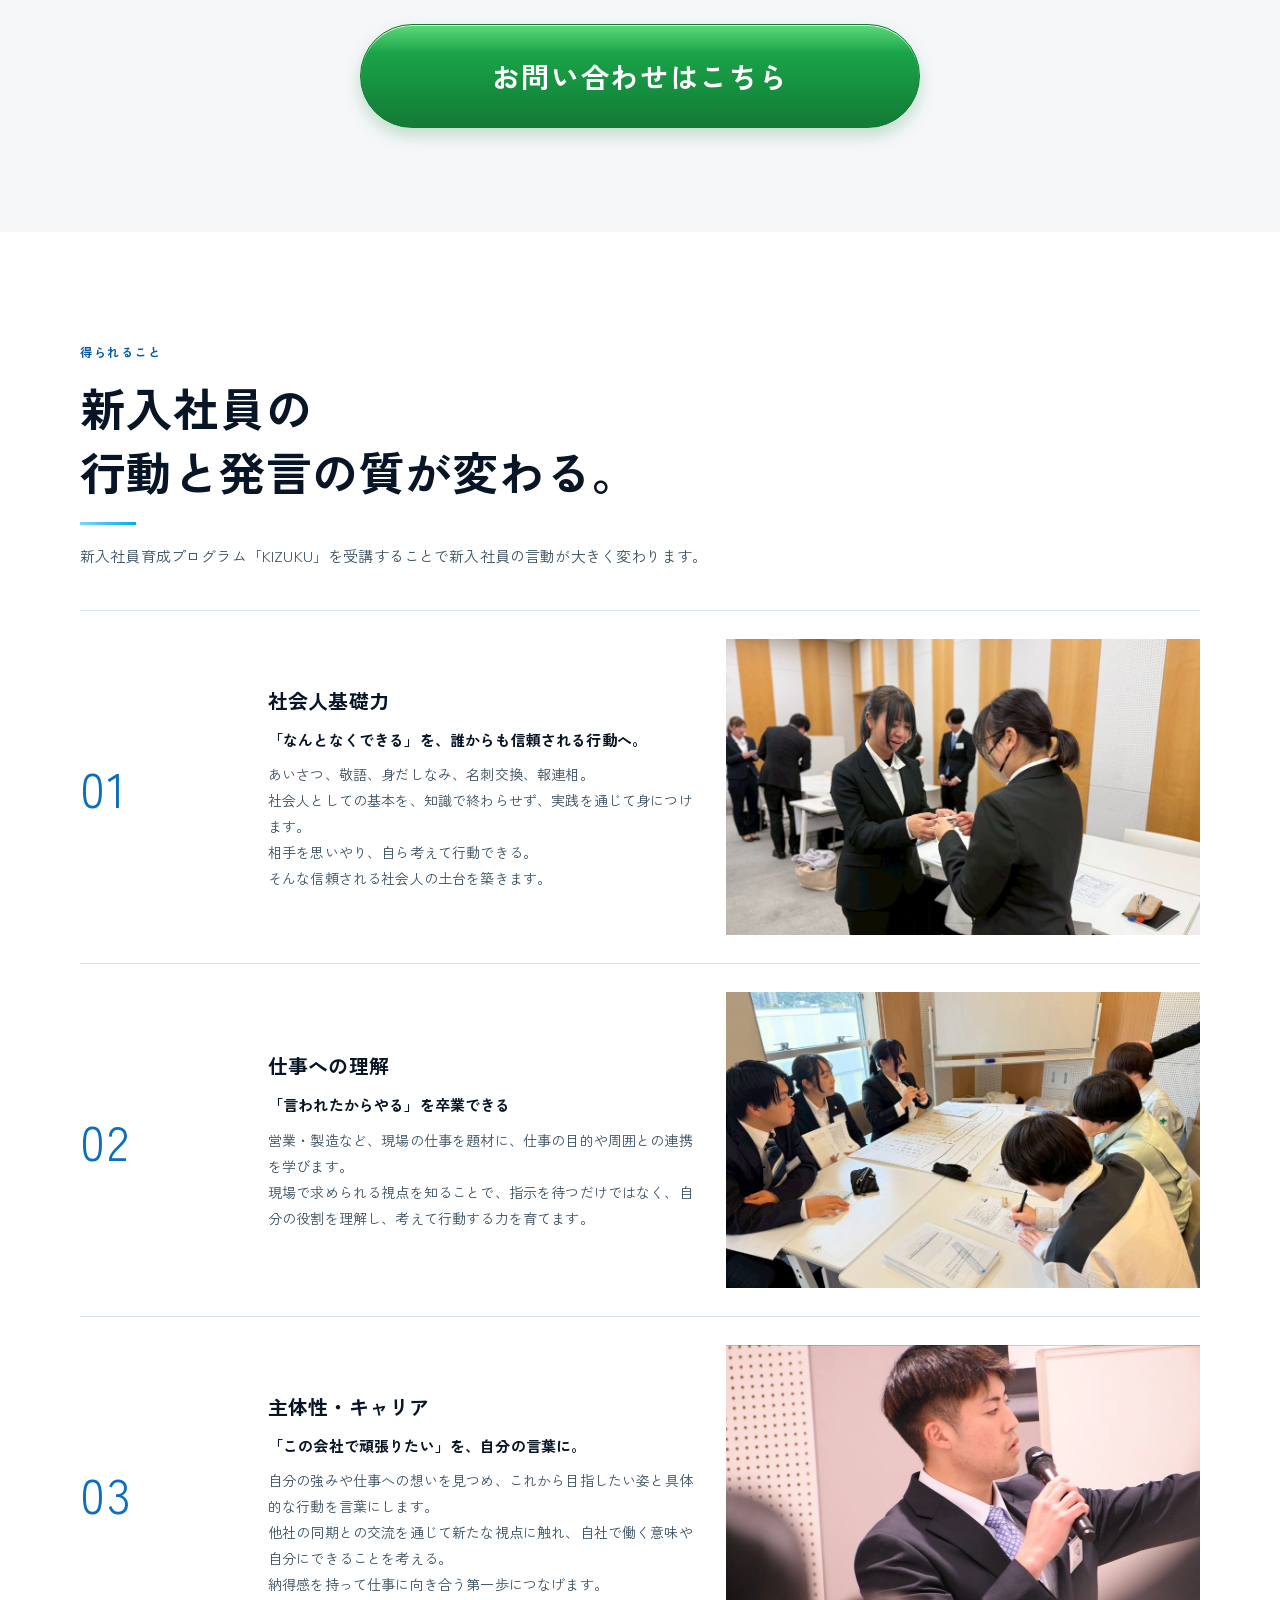
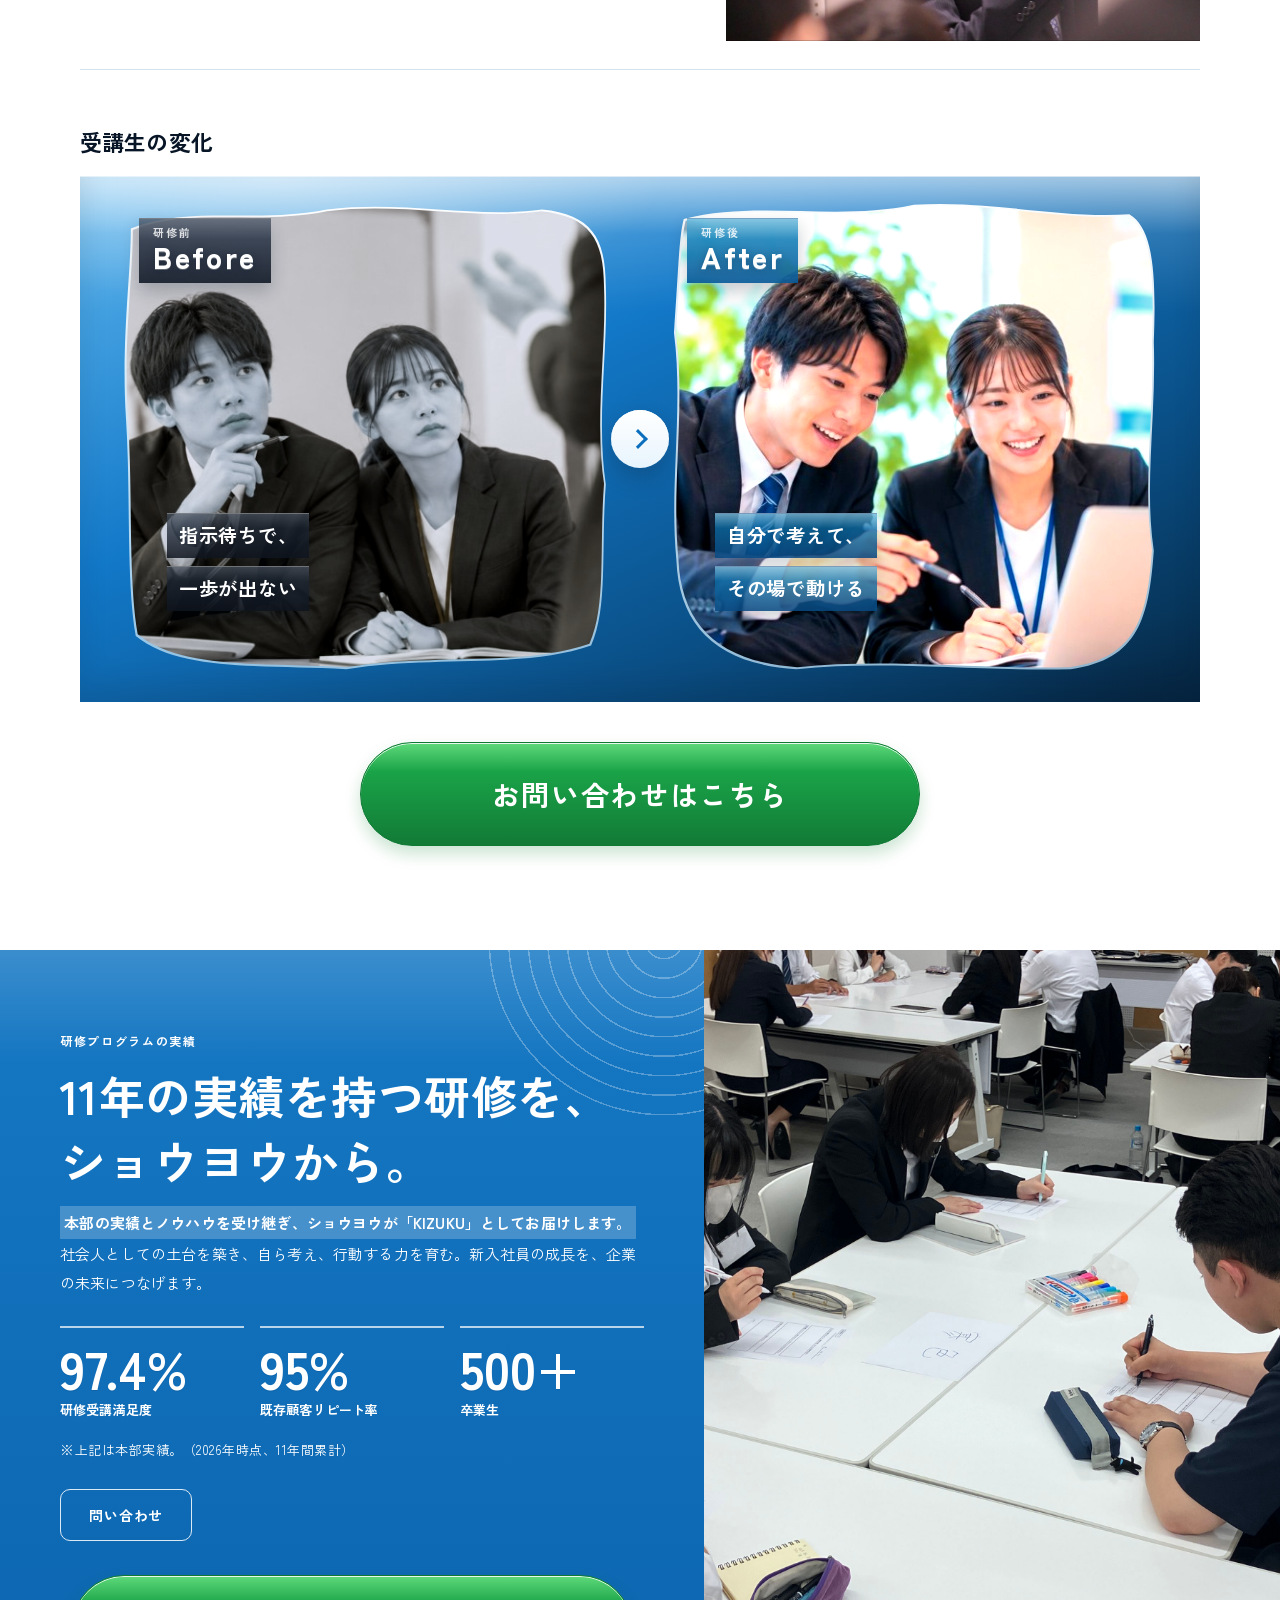
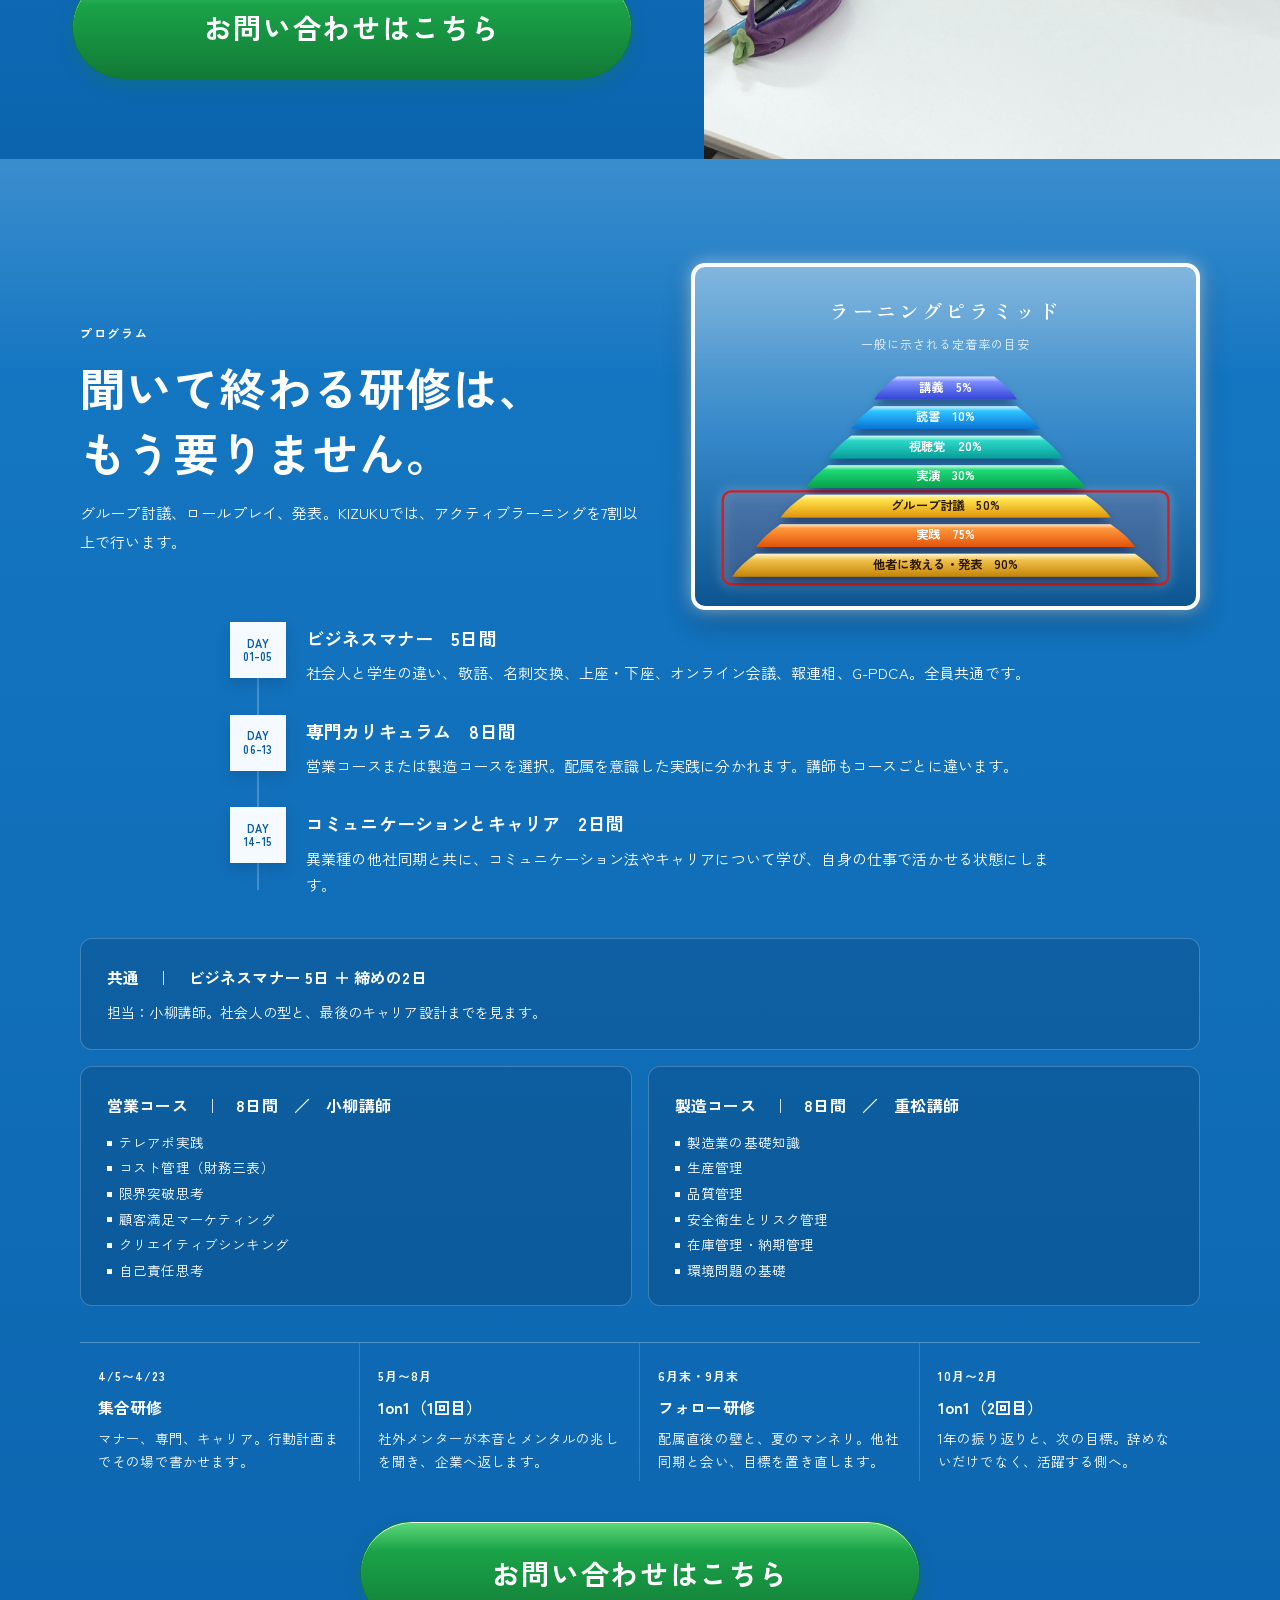
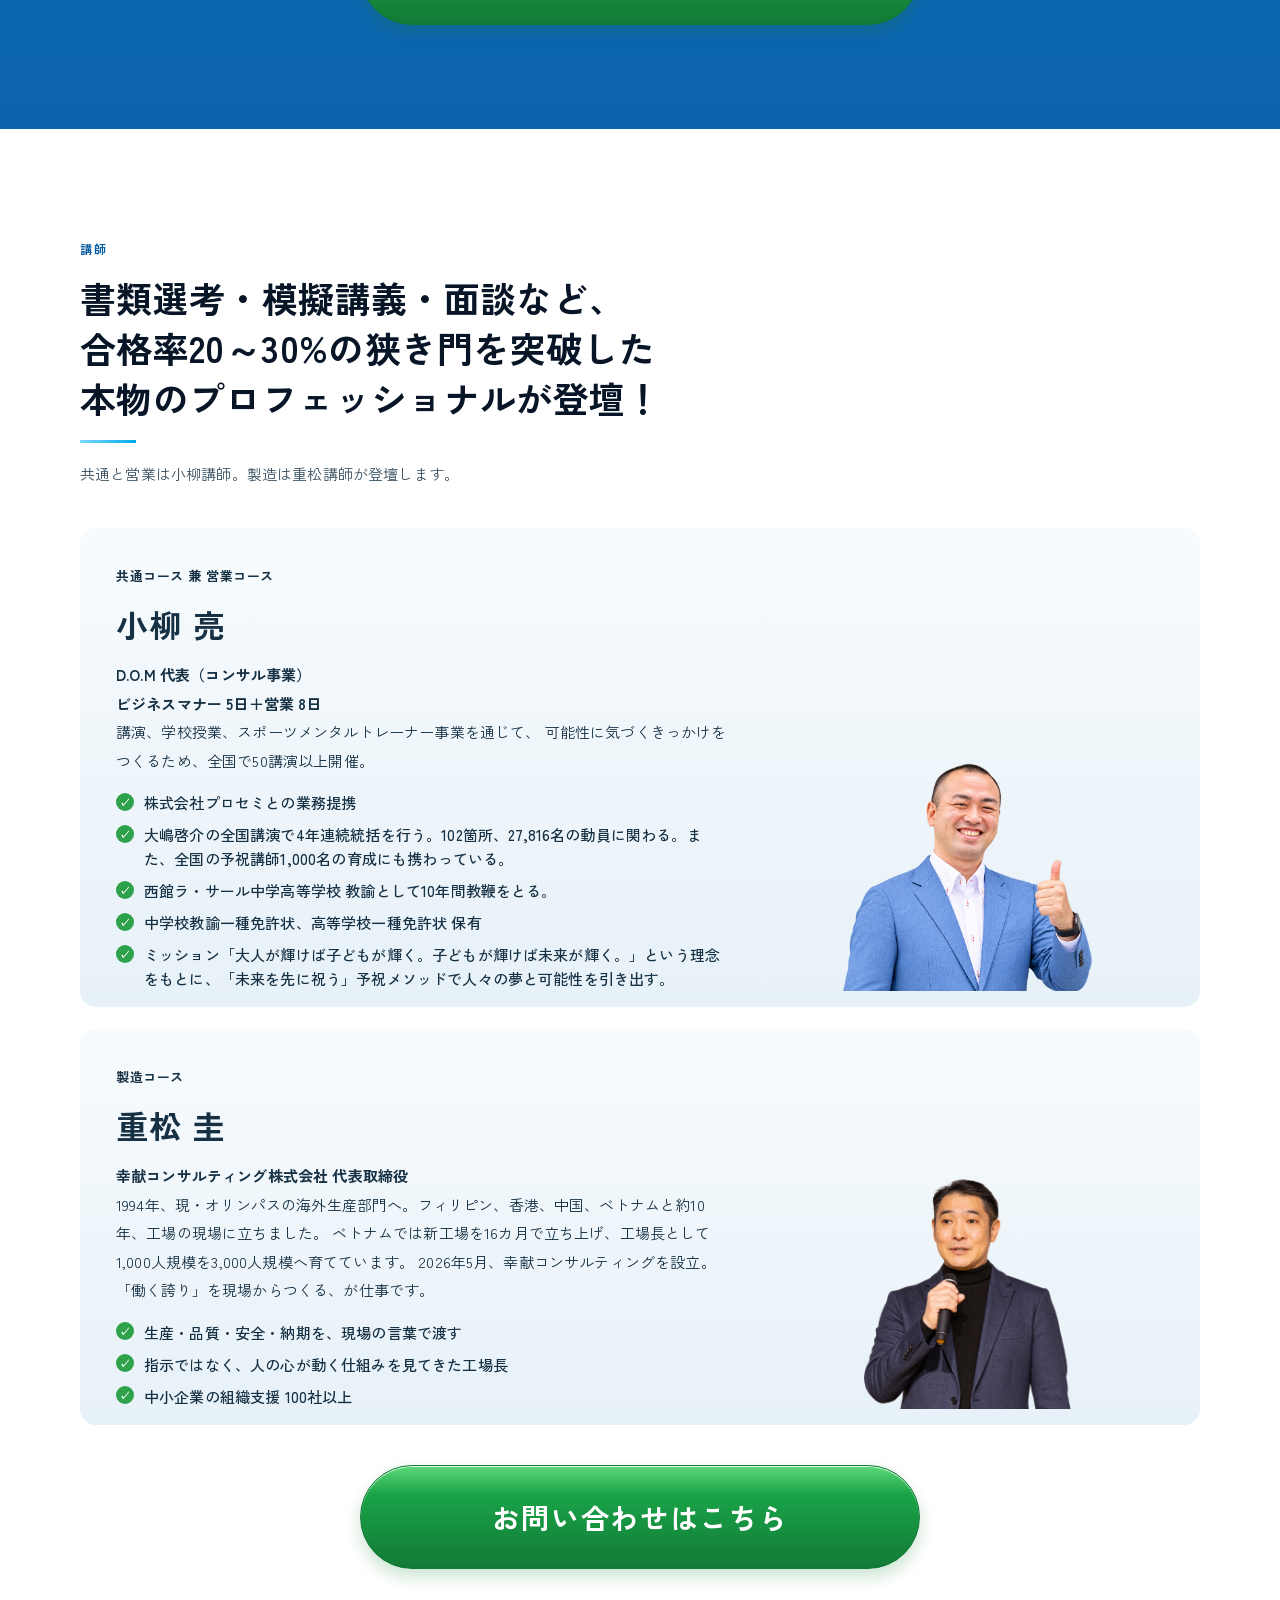
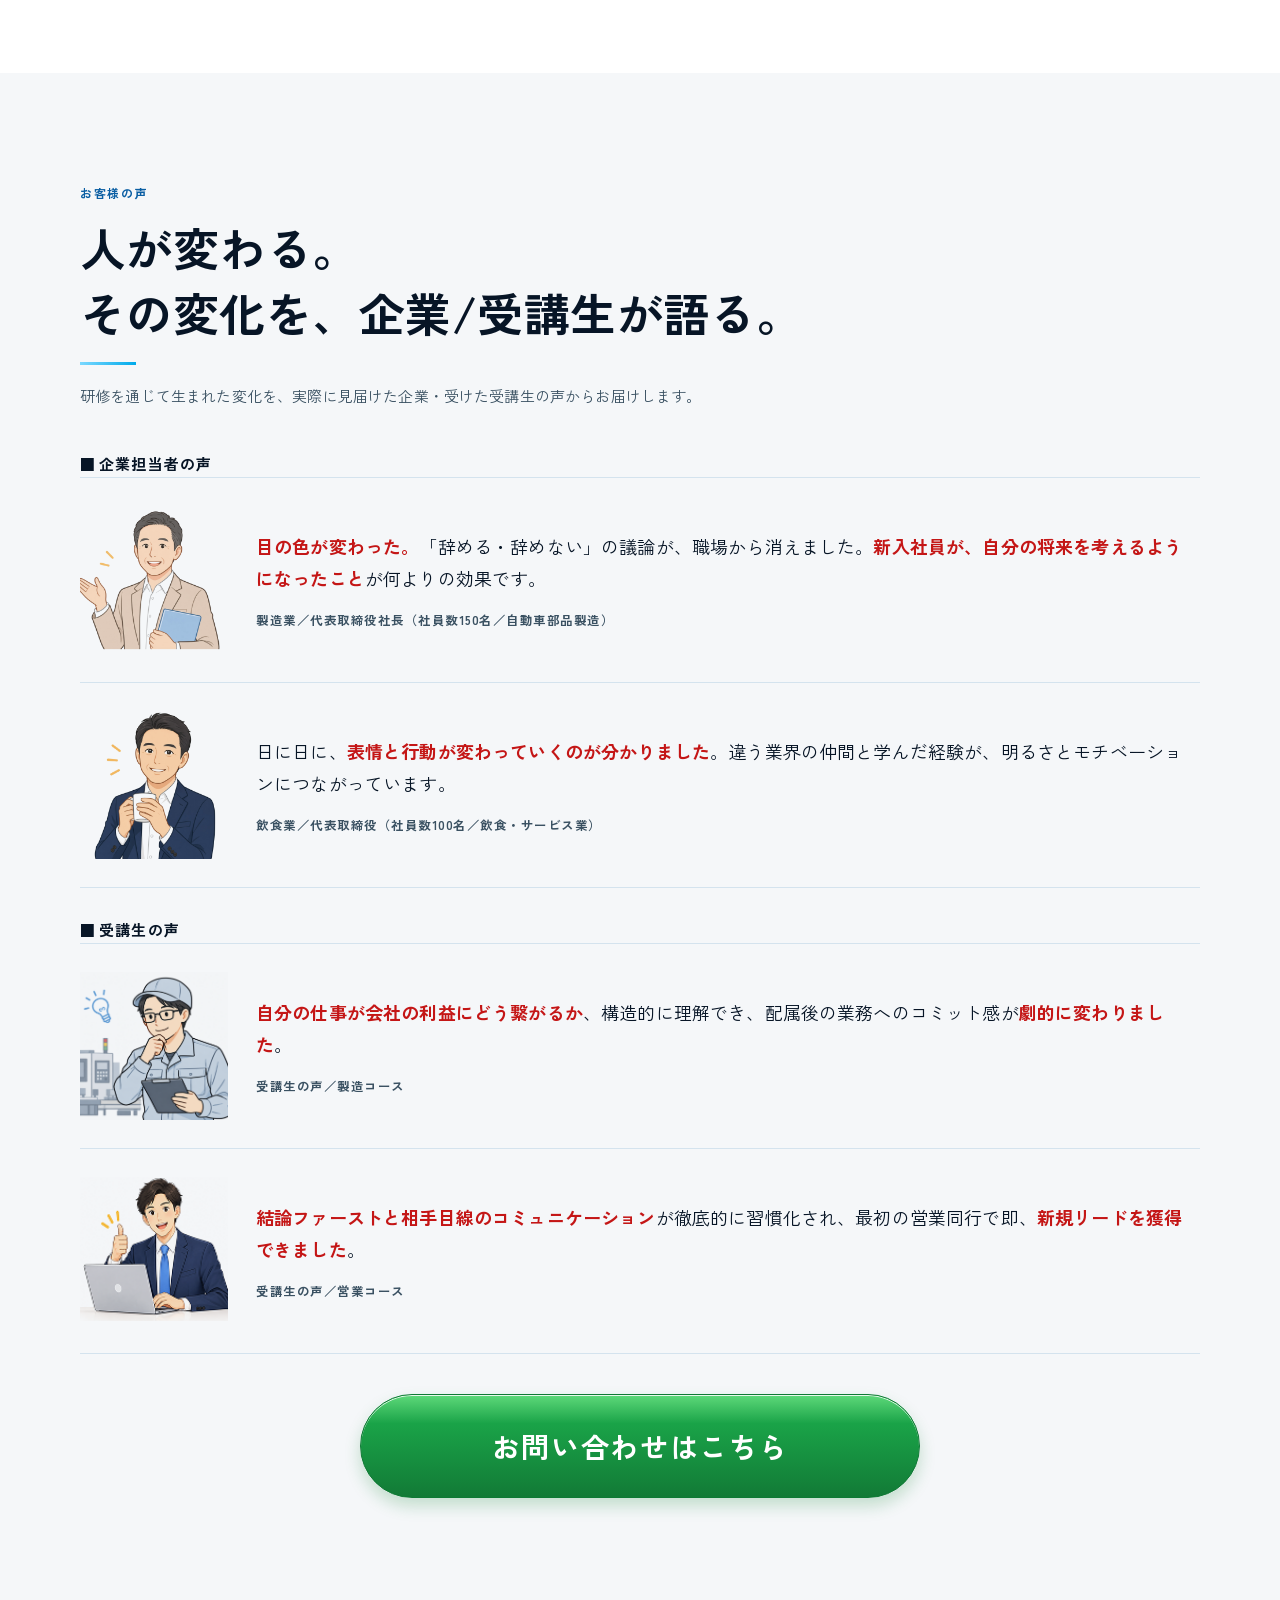
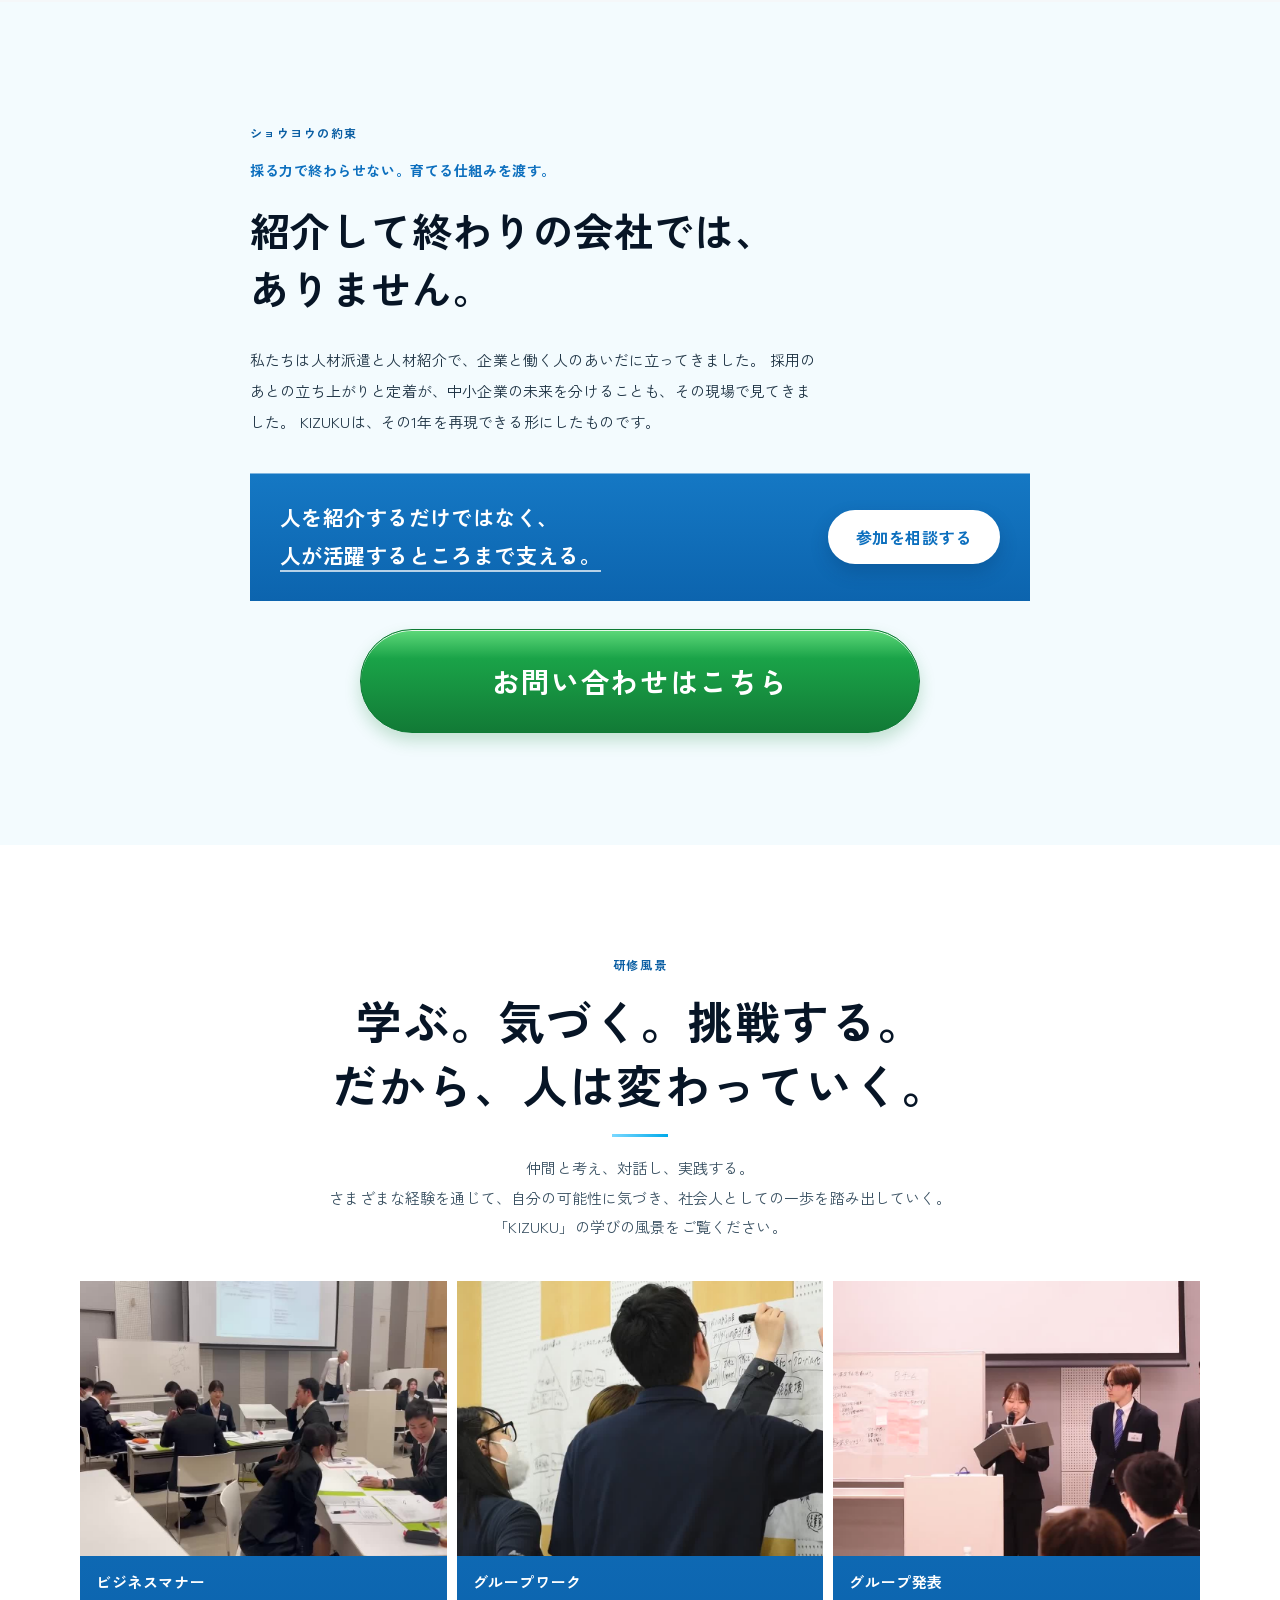
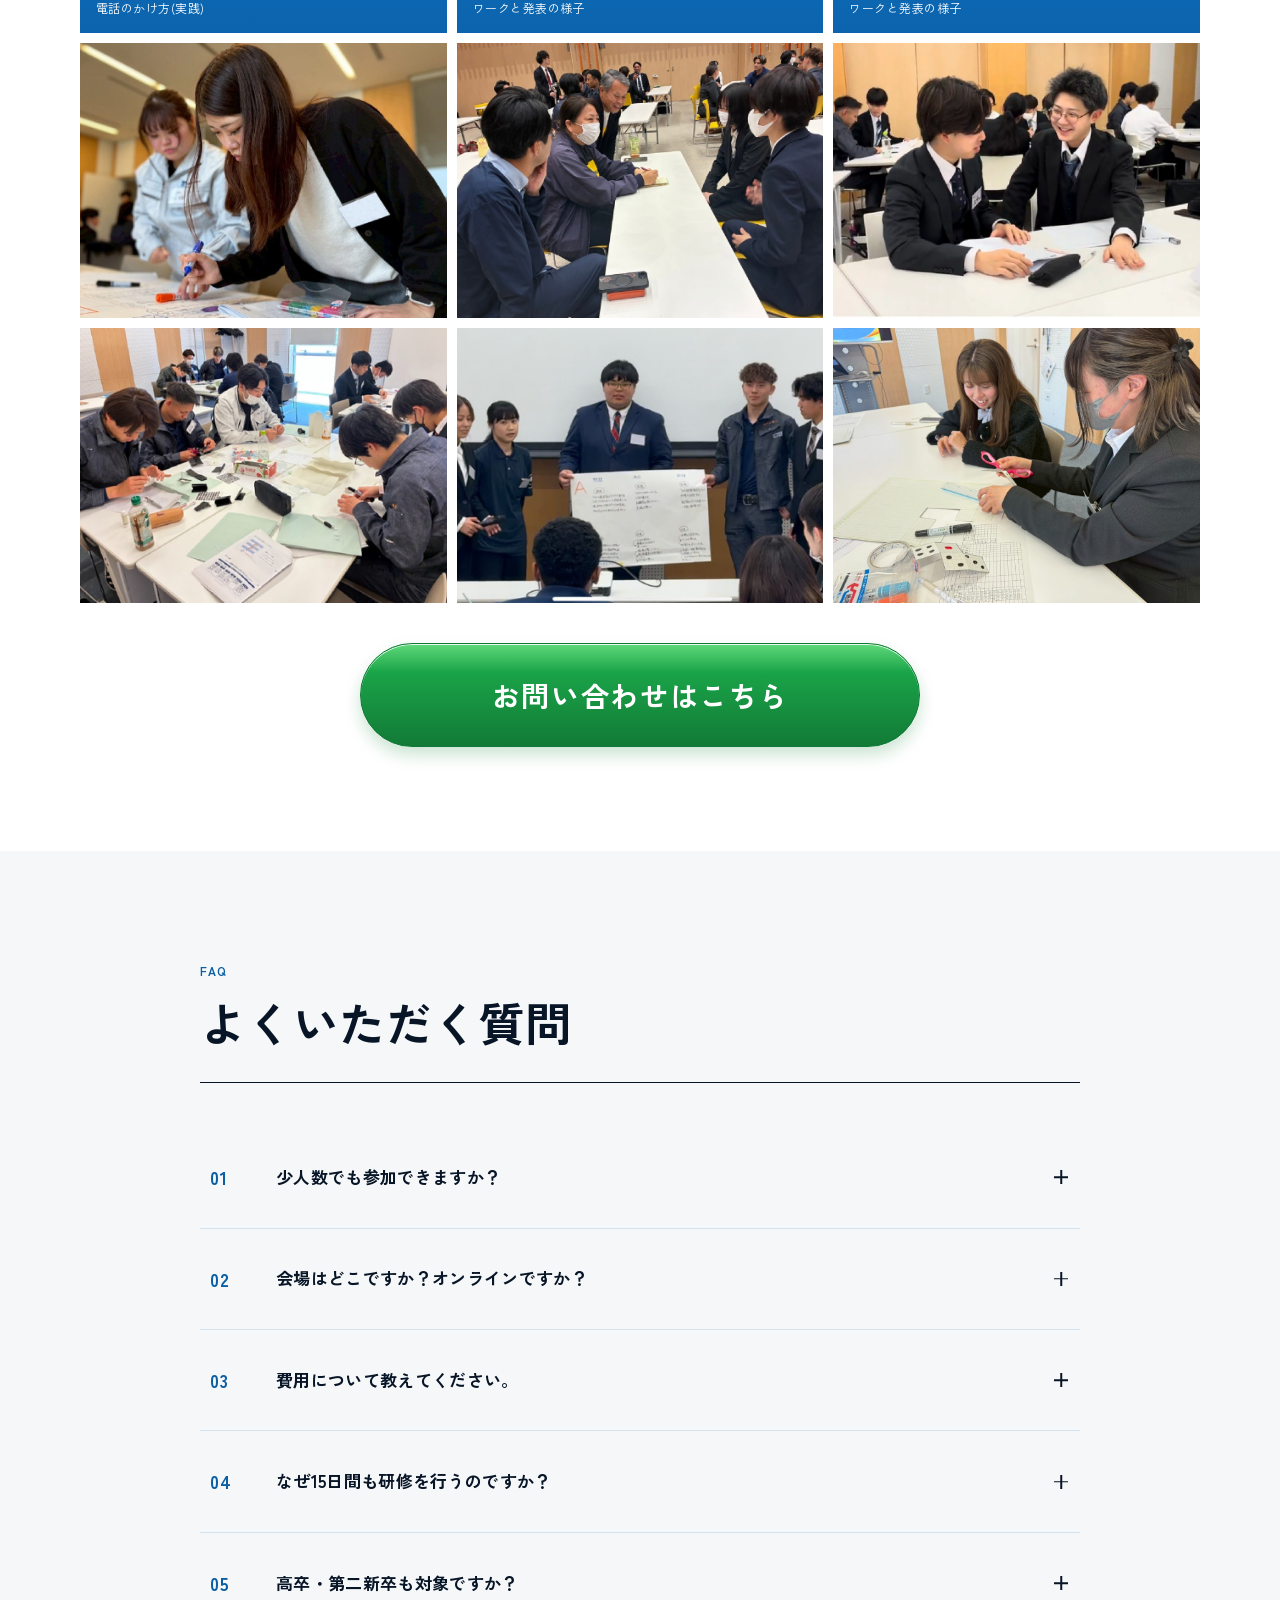
==== commit 7ab9e491: "Send contact submissions only to kizuku@shouyou.co.jp and apply the latest layout notes. Co-authored" ====
--- a/index.html
+++ b/index.html
@@ -12,7 +12,7 @@
   <link rel="preconnect" href="https://fonts.googleapis.com">
   <link rel="preconnect" href="https://fonts.gstatic.com" crossorigin>
   <link href="https://fonts.googleapis.com/css2?family=Cinzel:wght@600;700&family=IBM+Plex+Sans+JP:wght@400;500;600;700&family=Zen+Kaku+Gothic+New:wght@500;700&family=Zen+Old+Mincho:wght@500;600;700;900&display=swap" rel="stylesheet">
-  <link rel="stylesheet" href="css/style.css?v=form3">
+  <link rel="stylesheet" href="css/style.css?v=form4">
 </head>
 <body>
   <header class="header" id="header">
@@ -647,11 +647,11 @@
             KIZUKUは、<span class="sp-nw">その1年を</span><span class="sp-nw">再現できる形にしたものです。</span>
           </p>
           <p class="say__close">
-            人を紹介するだけではなく、<br>
-            <em><span class="sp-ib">人が活躍するところまで</span><span class="sp-ib">支える。</span></em>
-          </p>
-          <p class="say__act">
-            <a class="btn btn--cyan btn--wide" href="contact.html">参加を相談する</a>
+            <span>
+              人を紹介するだけではなく、<br>
+              <em><span class="sp-ib">人が活躍するところまで</span><span class="sp-ib">支える。</span></em>
+            </span>
+            <a class="btn btn--banner" href="contact.html">参加を相談する</a>
           </p>
           <p class="sec-inquiry fade"><a class="btn btn--cyan" href="contact.html">お問い合わせはこちら</a></p>
         </div>
@@ -807,6 +807,6 @@
       <p class="footer__copy">© Shouyou Co., Ltd. / KIZUKU Sakai</p>
     </div>
   </footer>
-  <script src="js/main.js?v=form1"></script>
+  <script src="js/main.js?v=form4"></script>
 </body>
 </html>
--- a/css/style.css
+++ b/css/style.css
@@ -894,13 +894,37 @@
 .say__close{
   margin:0;
   padding:26px 30px;
+  display:flex;align-items:center;justify-content:space-between;gap:16px 28px;
   background:var(--panel);
   border-left:0;
   font-family:var(--display);
   font-size:clamp(17px,1.9vw,21px);font-weight:700;line-height:1.8;letter-spacing:.02em;color:#fff;
   box-shadow:inset 0 1px 0 rgba(255,255,255,.45);
 }
-.say__act{margin:28px 0 0}
+.say__close > span{min-width:0}
+.btn--banner{
+  position:relative;overflow:hidden;flex:0 0 auto;
+  min-height:54px;padding:0 26px;
+  background:#fff;color:#0c6fbe;border:2px solid #fff;border-radius:999px;
+  font-size:16px;letter-spacing:.04em;
+  box-shadow:0 8px 18px rgba(4,40,80,.22);
+  animation:banner-float 2.4s ease-in-out infinite;
+}
+.btn--banner::after{
+  content:"";position:absolute;inset:0;pointer-events:none;
+  background:linear-gradient(105deg, transparent 36%, rgba(180,220,255,.85) 50%, transparent 64%);
+  transform:translateX(-130%);
+  animation:banner-shine 2.8s ease-in-out infinite;
+}
+.btn--banner:hover{background:#e7f4ff;color:#085a96;animation-play-state:paused}
+@keyframes banner-float{
+  0%,100%{transform:translateY(0)}
+  50%{transform:translateY(-5px)}
+}
+@keyframes banner-shine{
+  0%,42%{transform:translateX(-130%)}
+  78%,100%{transform:translateX(130%)}
+}
 .say__close em{
   font-style:normal;
   color:#fff;
@@ -1146,10 +1170,15 @@
 .form-back{margin:8px 0 0;text-align:center}
 .hp{position:absolute;left:-9999px;height:0;width:0;opacity:0}
 .sec-inquiry{display:flex;justify-content:center;margin:40px 0 0}
-.sec-inquiry .btn{min-width:280px}
+.sec-inquiry .btn{
+  min-width:min(560px,100%);
+  min-height:104px;
+  padding:0 48px;
+  font-size:28px;
+  letter-spacing:.06em;
+}
 .trust .sec-inquiry{margin-top:18px}
-.say .sec-inquiry{justify-content:flex-start;margin-top:14px}
-.say .sec-inquiry .btn{min-width:240px}
+.say .sec-inquiry{margin-top:28px}
 .panel{
   margin:-40px auto 72px;width:min(100% - 72px,740px);
   background:var(--white);border:1px solid var(--ink);padding:44px 40px;
@@ -1304,8 +1333,9 @@
 }
 .profile__photo{margin:0}
 .profile > div{min-width:0}
+.profile__photo{display:flex;justify-content:center;align-items:flex-end}
 .profile__photo img{
-  width:100%;height:360px;object-fit:contain;object-position:center bottom;display:block;
+  width:auto;max-width:68%;height:230px;object-fit:contain;object-position:center bottom;display:block;
 }
 
 /* Two instructors + supervisor */
@@ -1432,7 +1462,7 @@
 .fade.is-on{transform:none}
 @media (prefers-reduced-motion:reduce){
   .fade{transform:none;transition:none}
-  .nav a,.hero__gold,.nav__cta,.btn--cyan,.btn--gold{animation:none}
+  .nav a,.hero__gold,.nav__cta,.btn--cyan,.btn--gold,.btn--banner,.btn--banner::after{animation:none}
   .hero__slides img{transition:none}
 }
 
@@ -1483,7 +1513,8 @@
   .logo img{width:118px}
   .sec{padding:64px 0}
   .sec--say{padding:72px 0}
-  .say__close{padding:20px 18px}
+  .say__close{flex-direction:column;align-items:stretch;padding:20px 16px}
+  .btn--banner{width:100%}
   .hero__pane{padding:calc(var(--header) + 24px) 22px 28px}
   .hero__shot{min-height:42vh}
   .hero__gold{letter-spacing:.02em}
@@ -1669,7 +1700,8 @@
   .hero__facts dd,.hero__facts dt{min-width:0}
   .profile,.boss{padding:24px 16px 8px}
   .profile h3,.boss h3{font-size:26px}
-  .profile__photo img,.boss__photo img{height:auto;max-height:340px}
+  .profile__photo img,.boss__photo img{height:180px;max-height:180px;max-width:62%}
+  .sec-inquiry .btn{min-height:88px;padding:0 18px;font-size:22px}
   .sheet th{white-space:nowrap;width:1%;padding:14px 12px}
   .sheet td{padding:14px 12px;overflow-wrap:anywhere}
   .benefit{gap:14px;padding:22px 0}
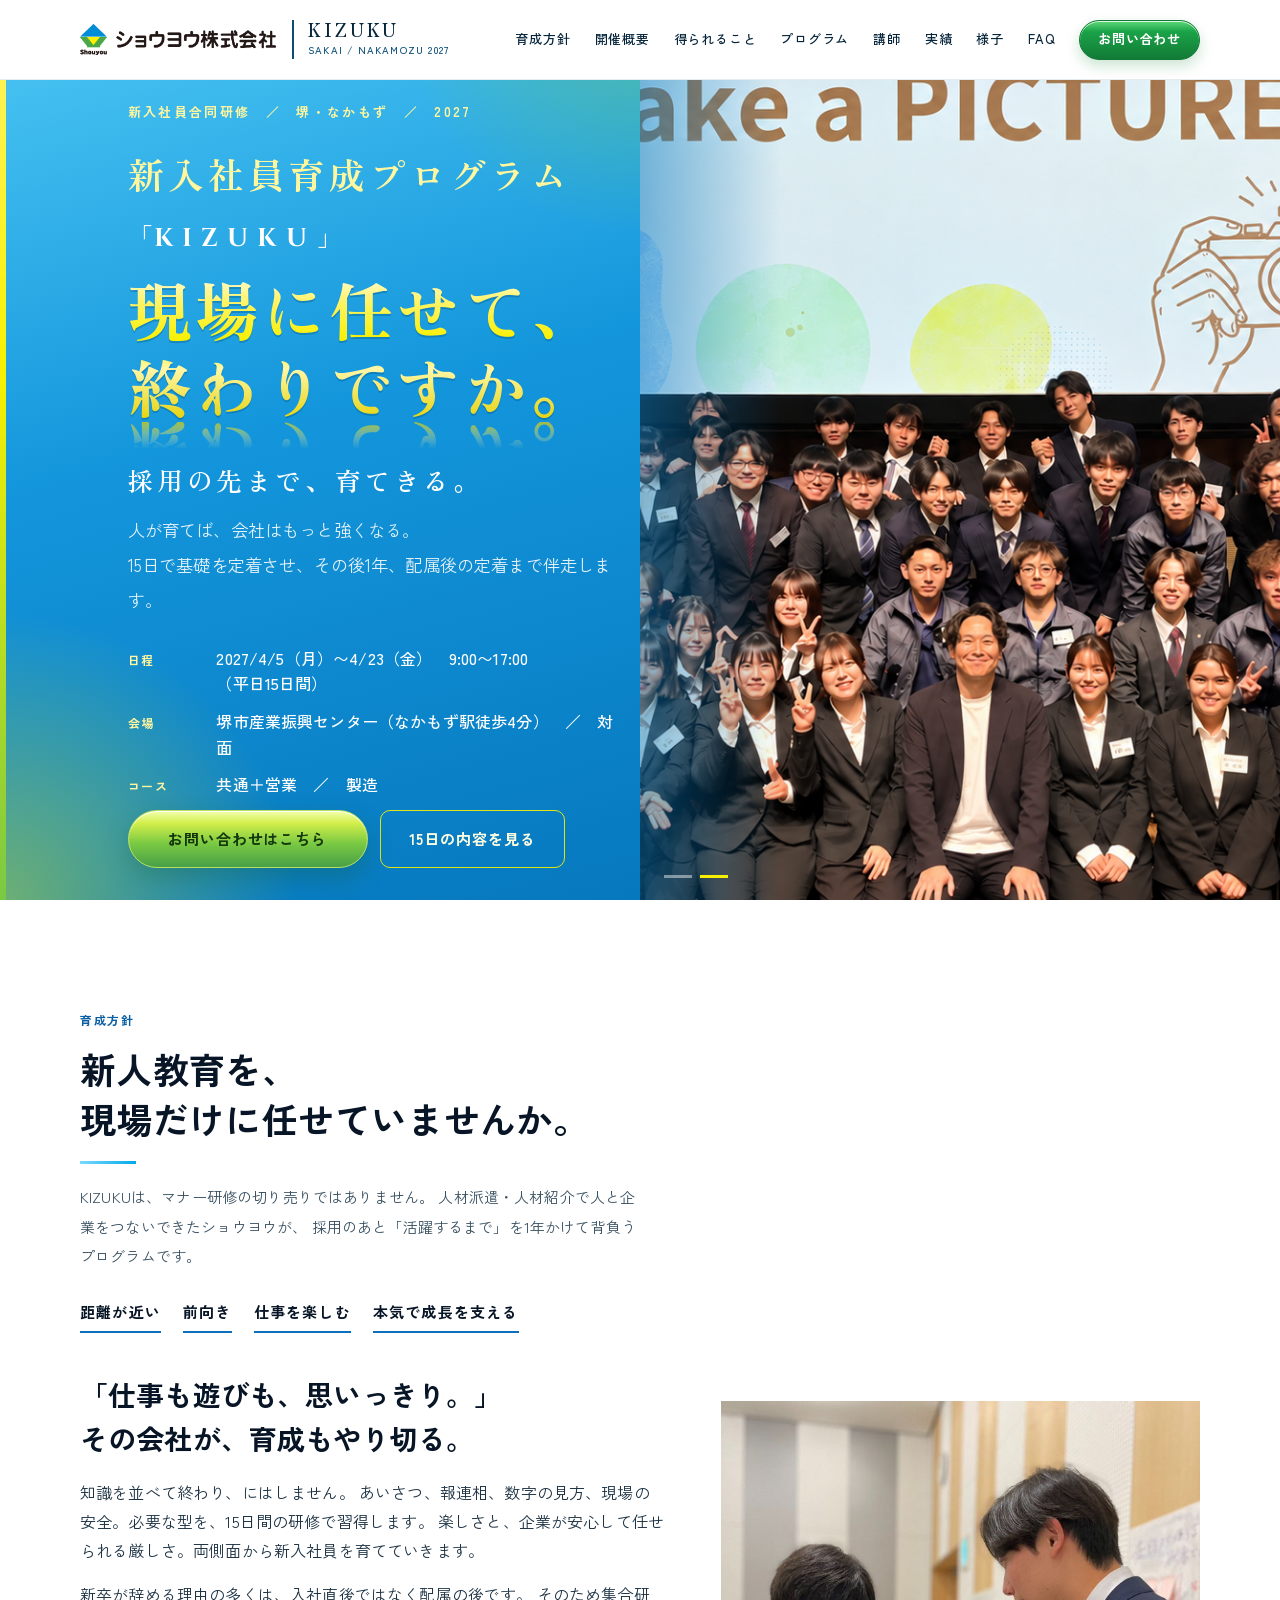
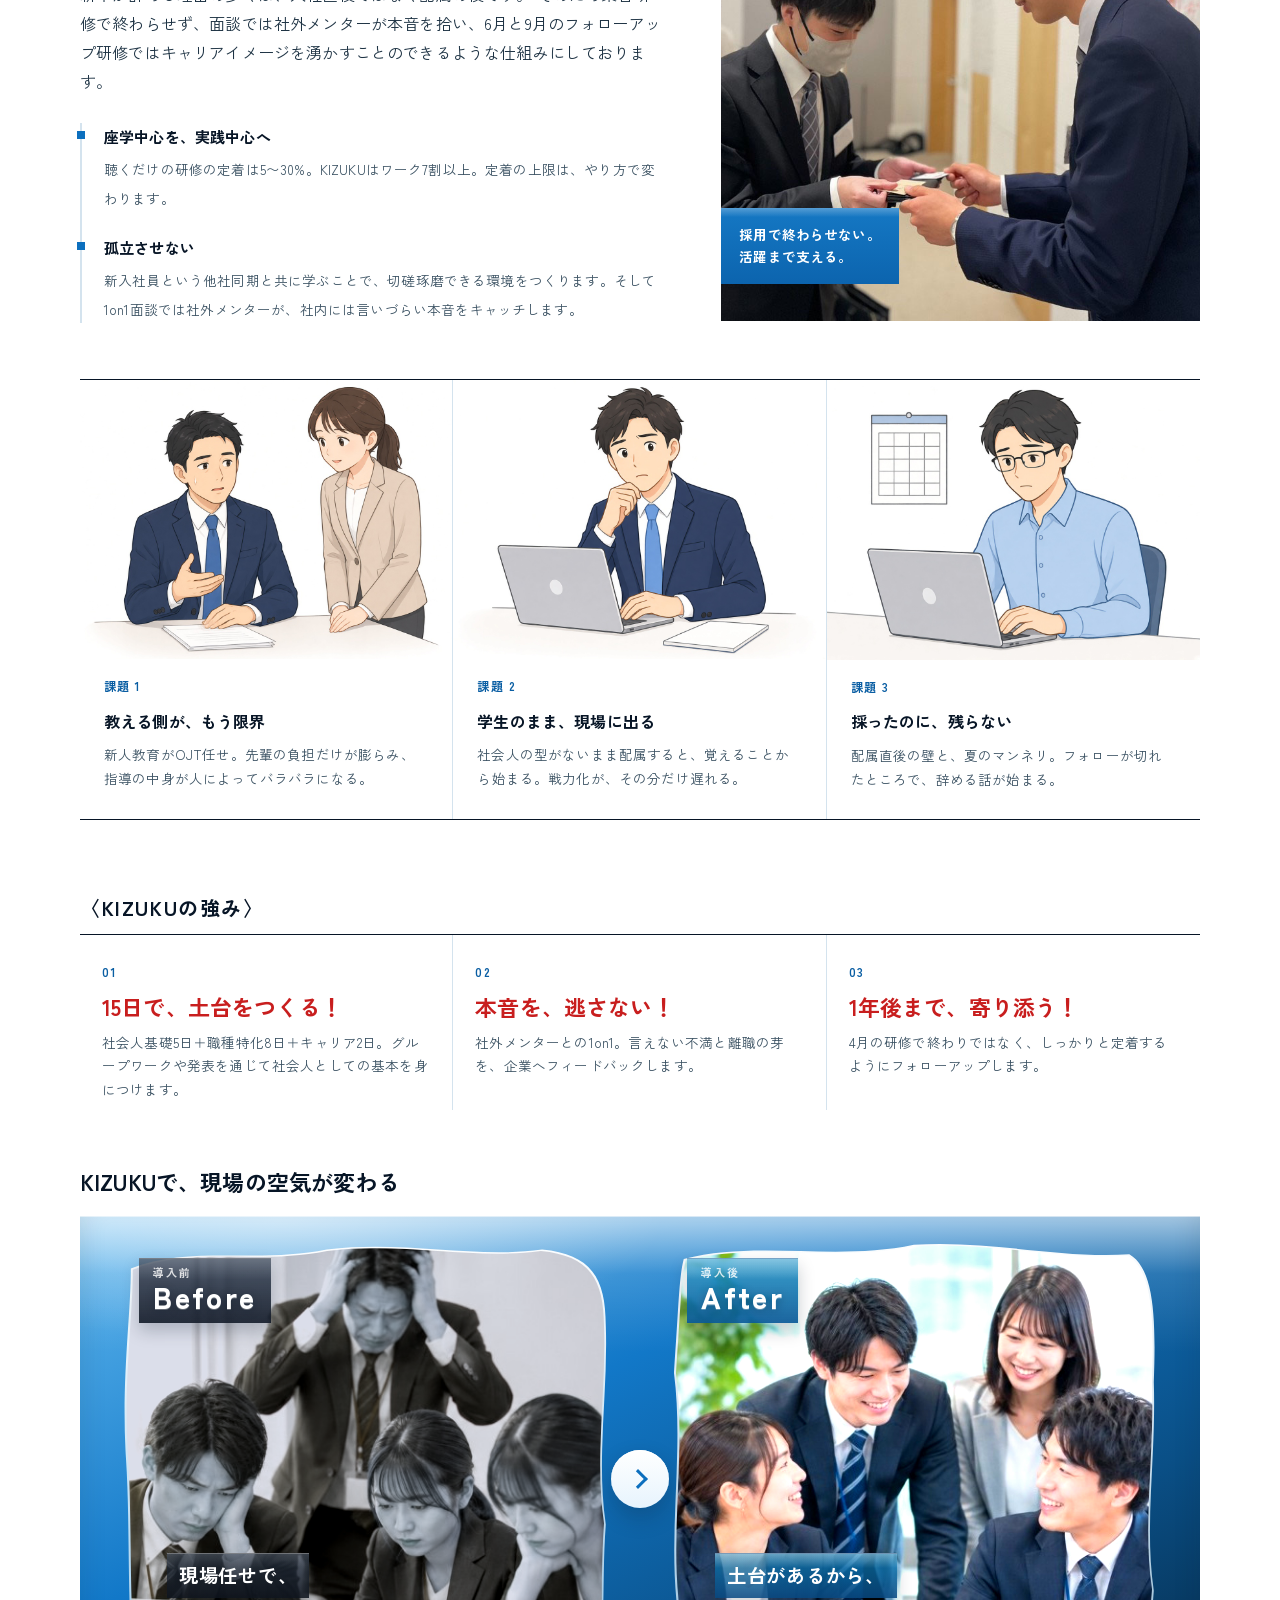
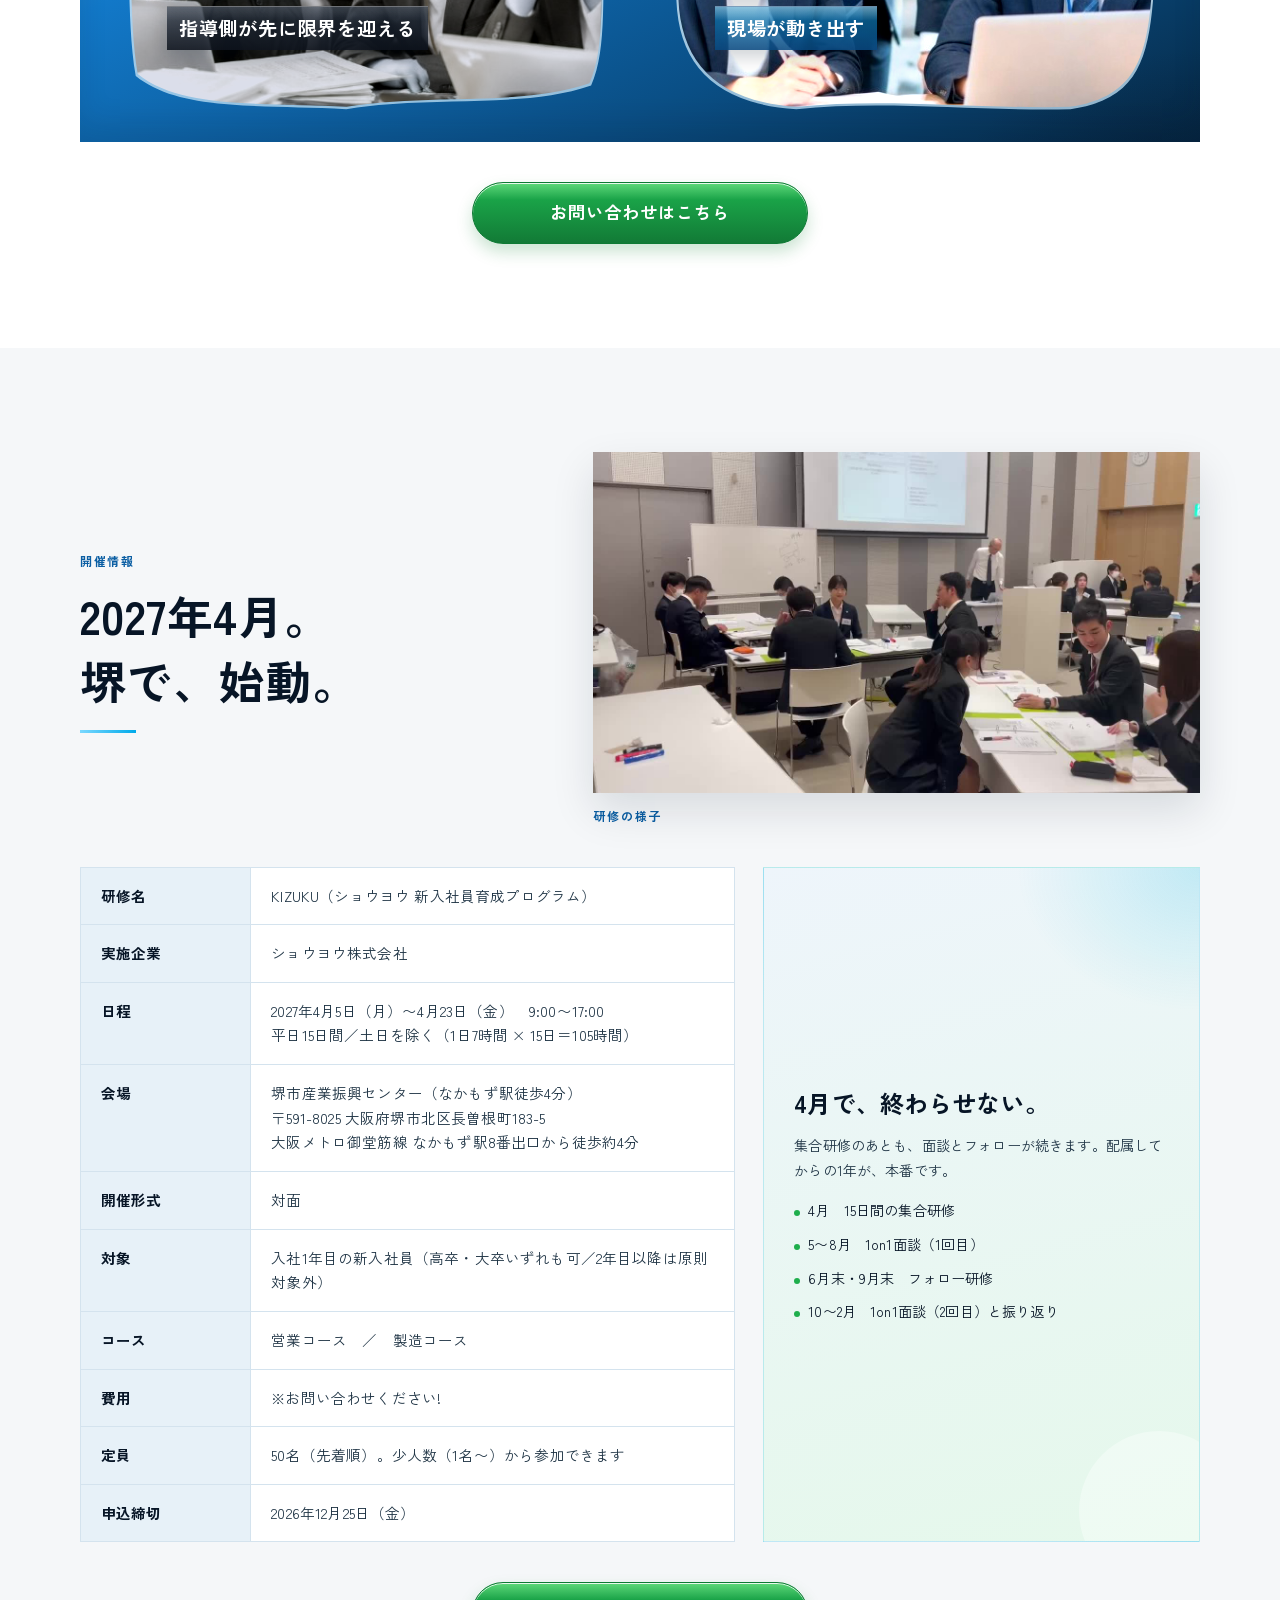
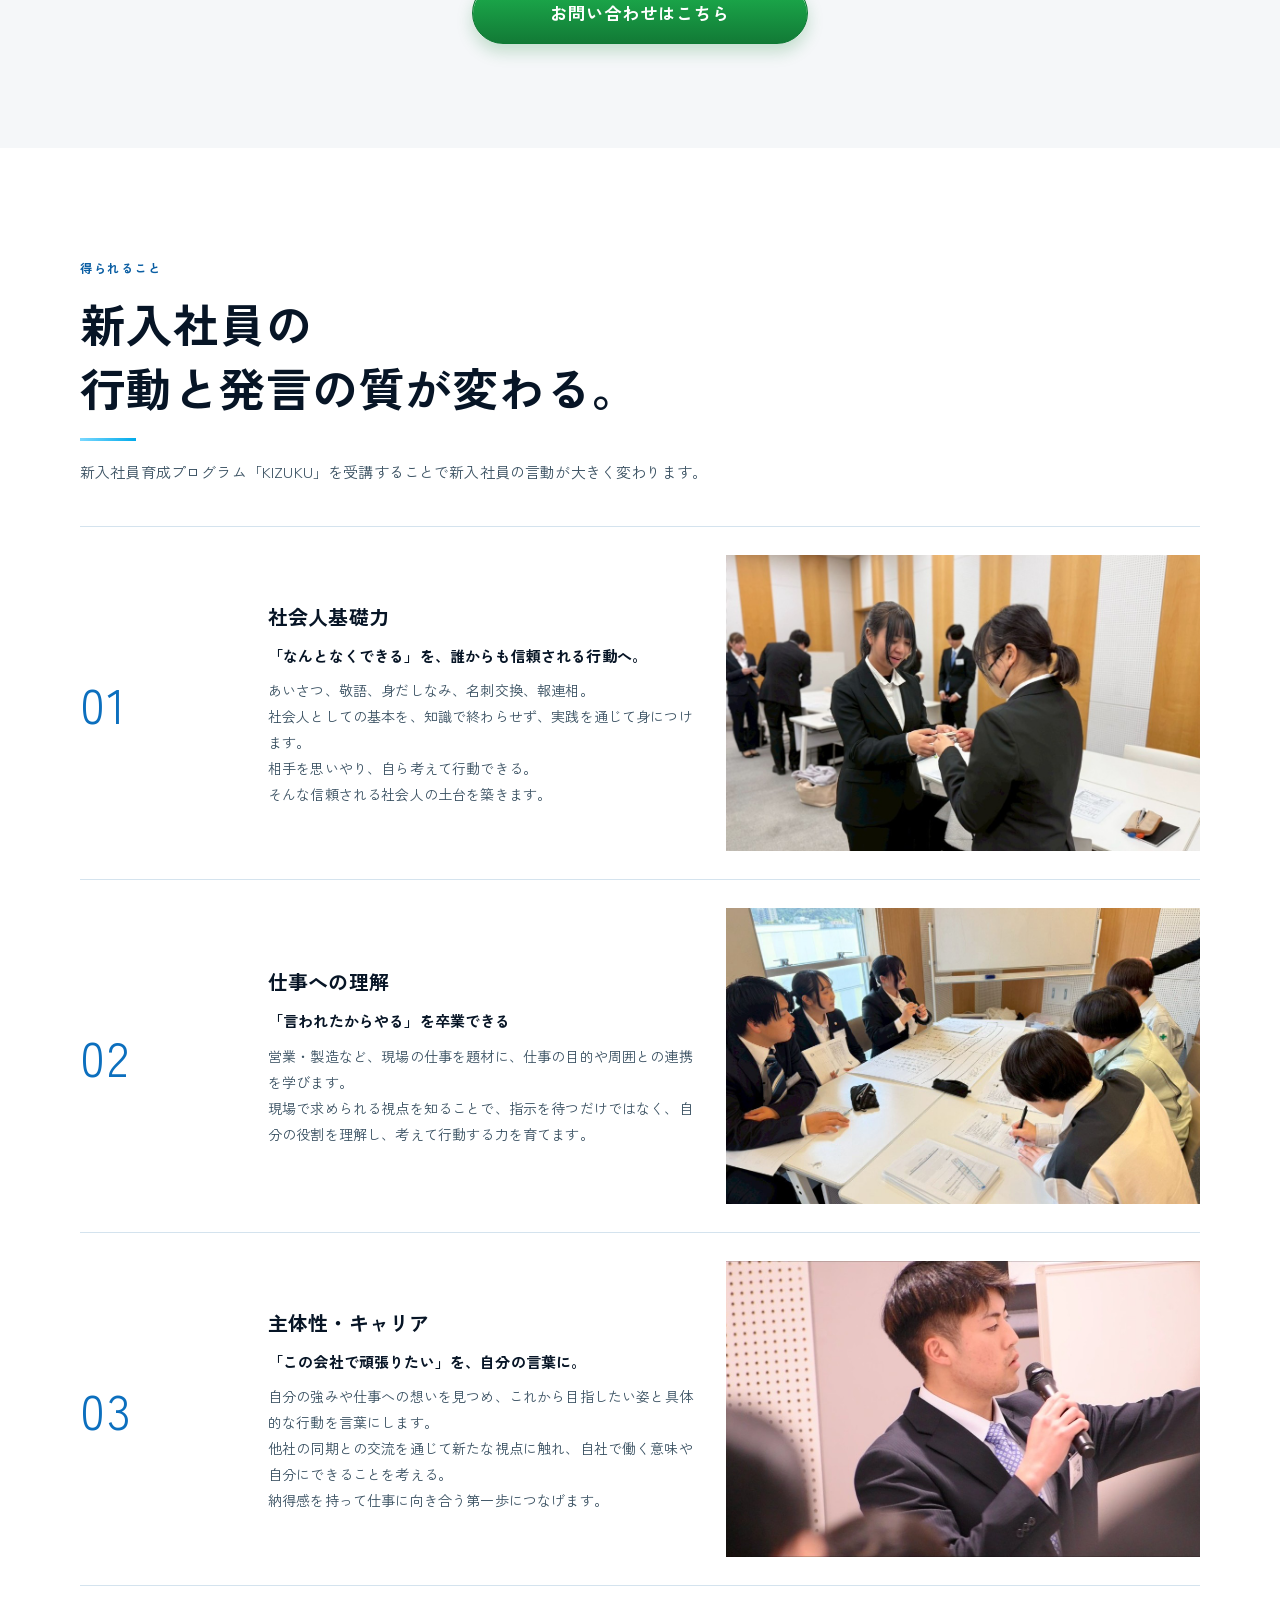
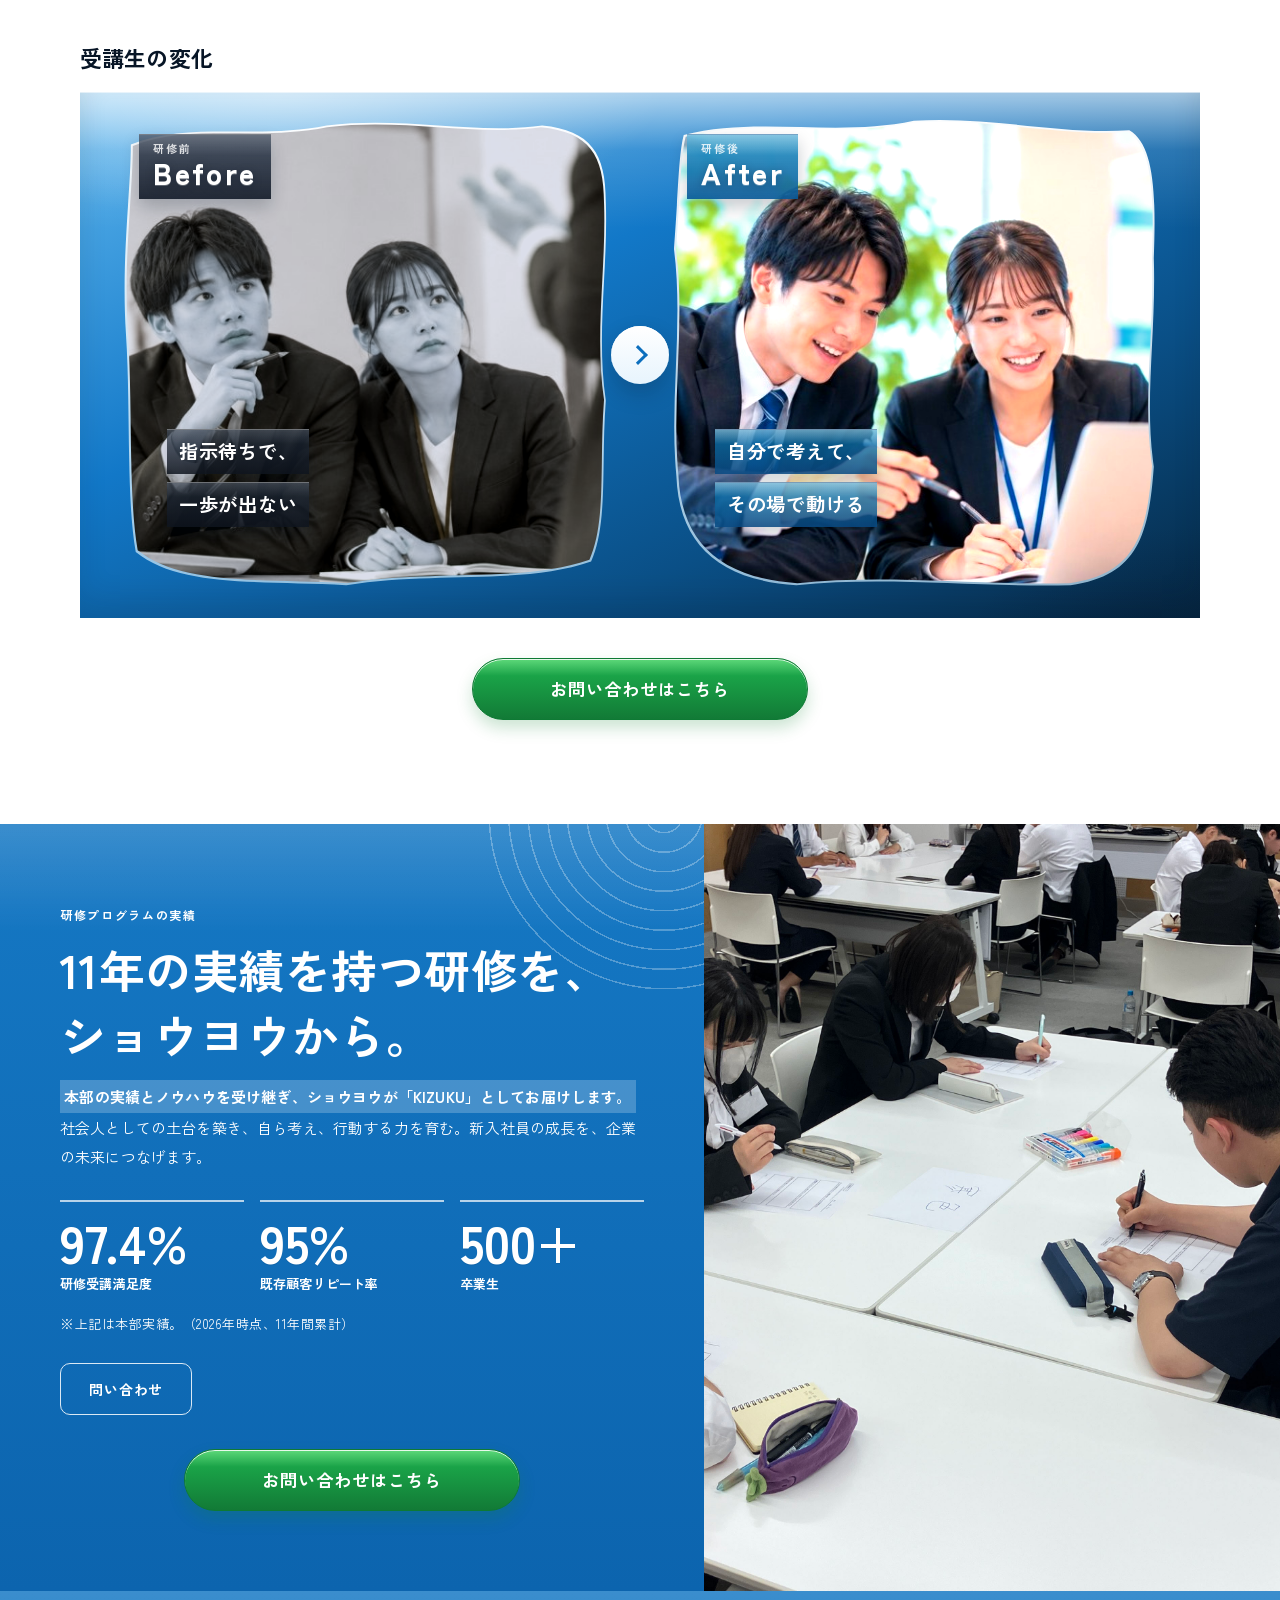
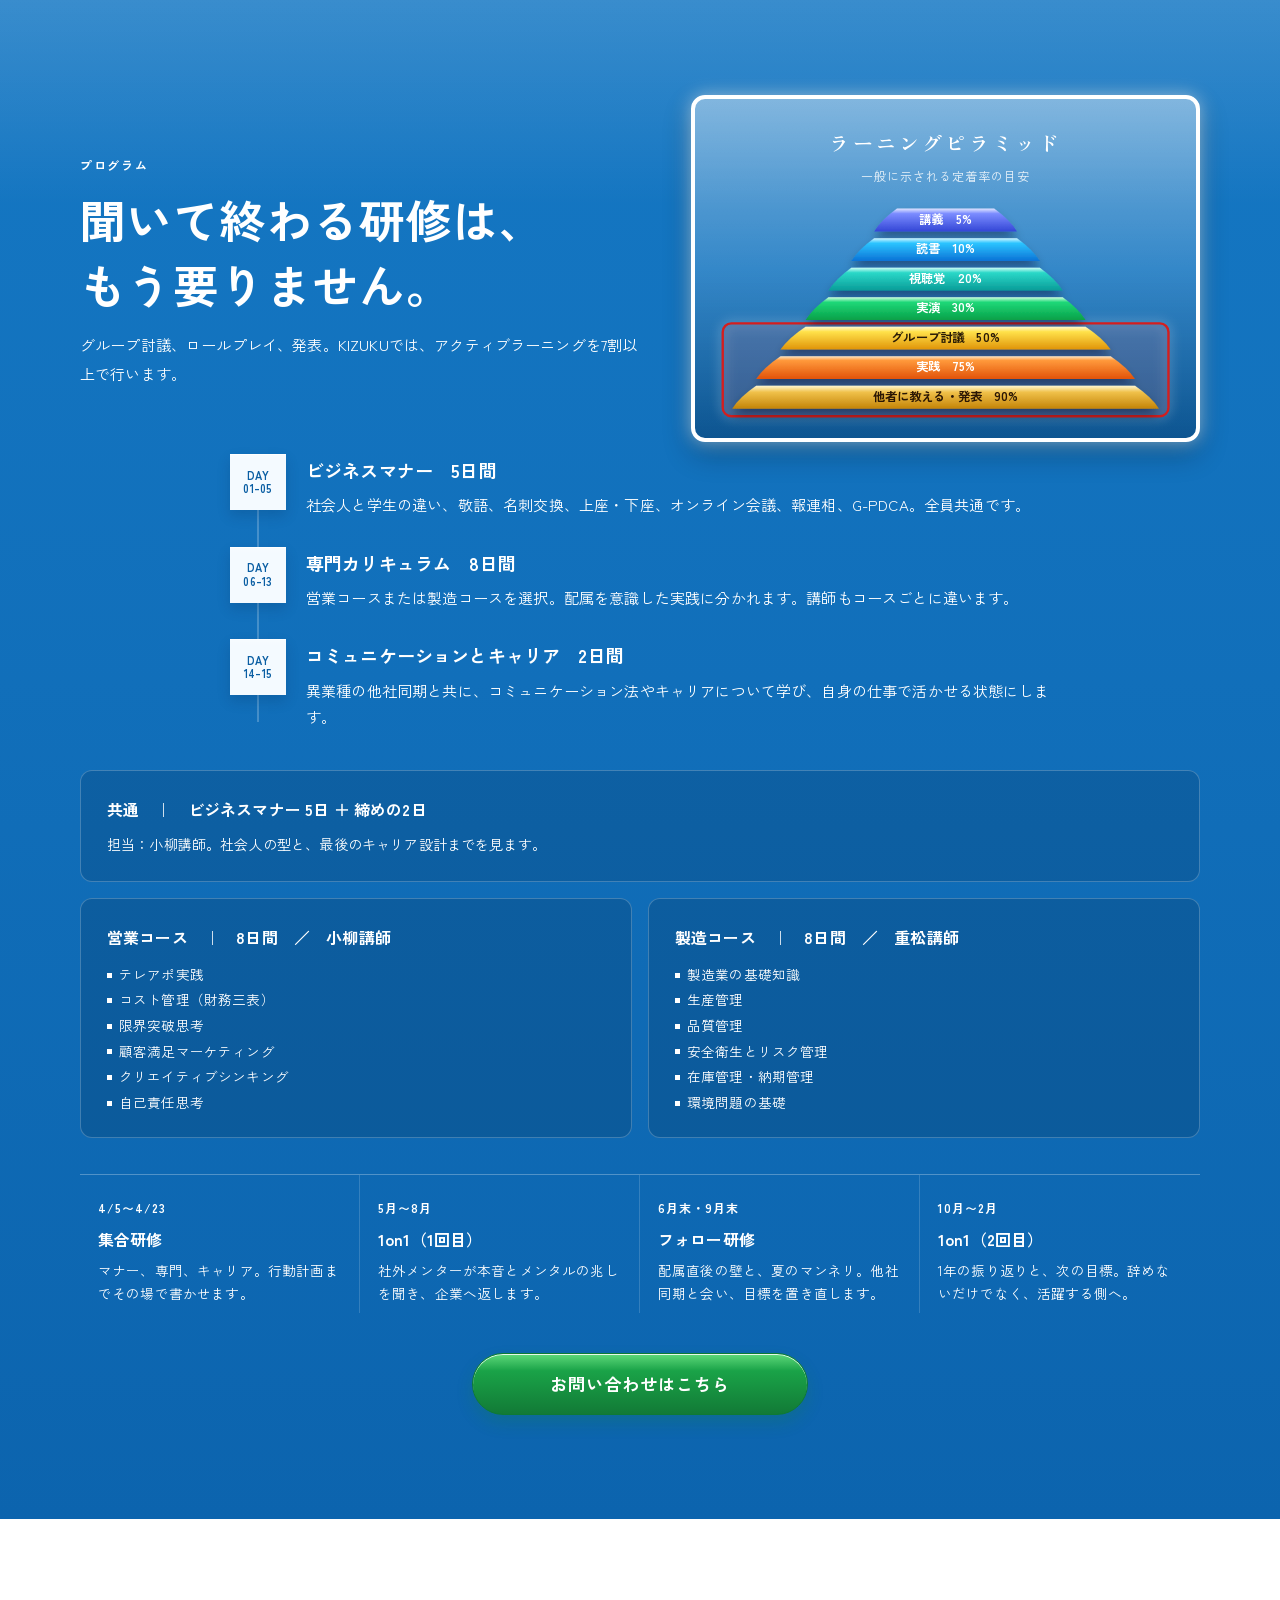
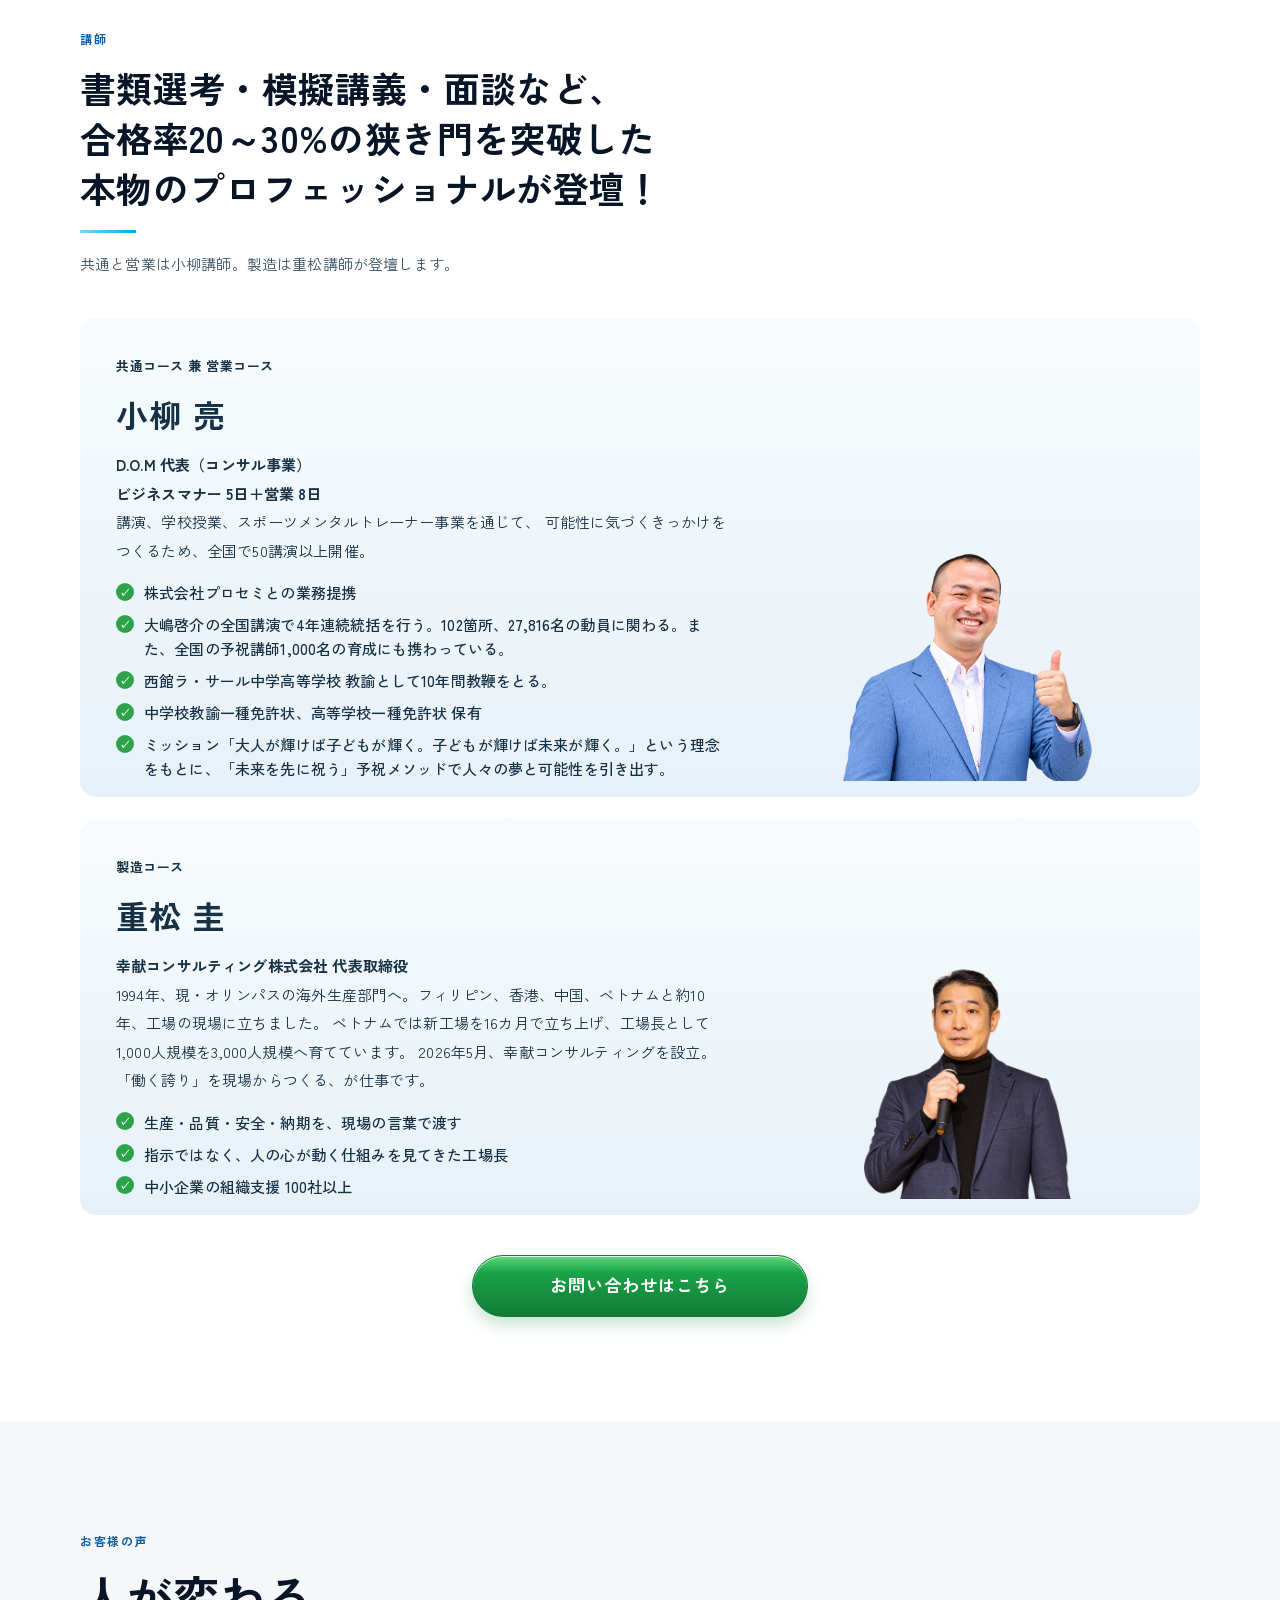
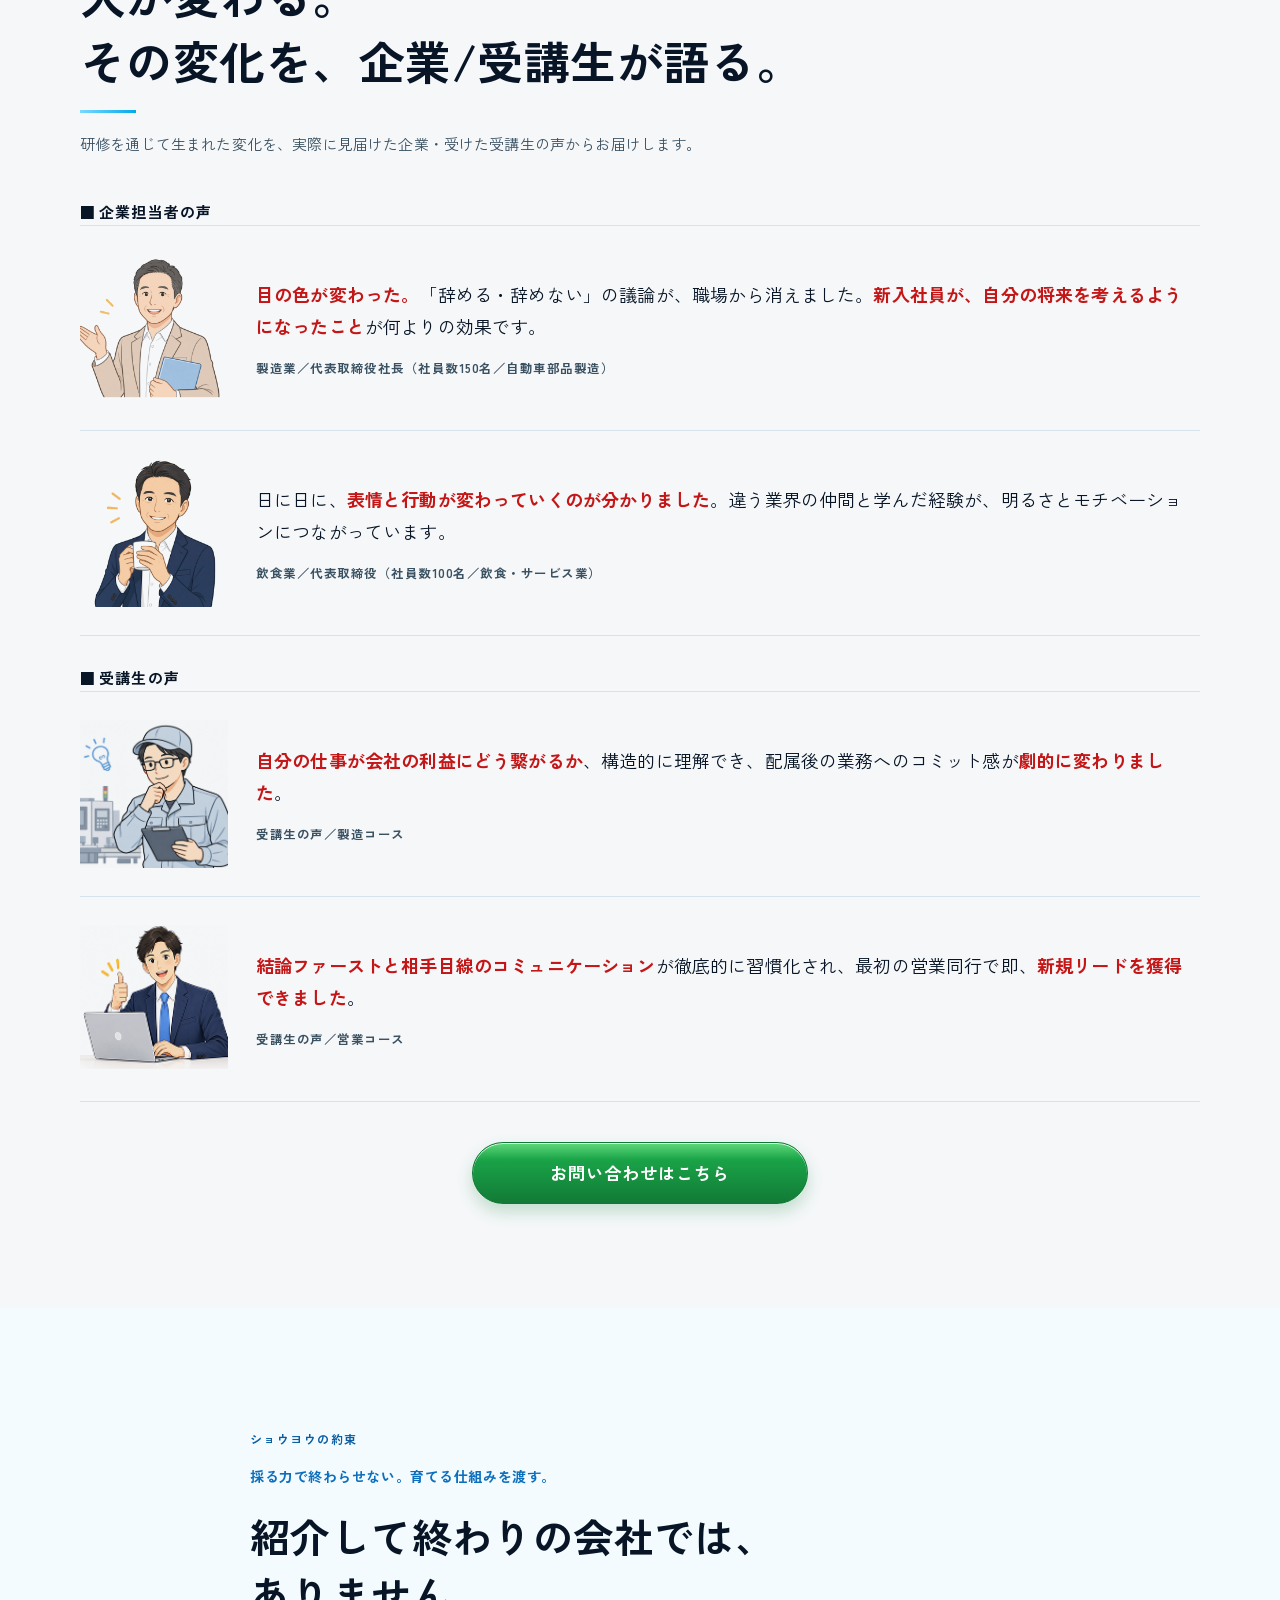
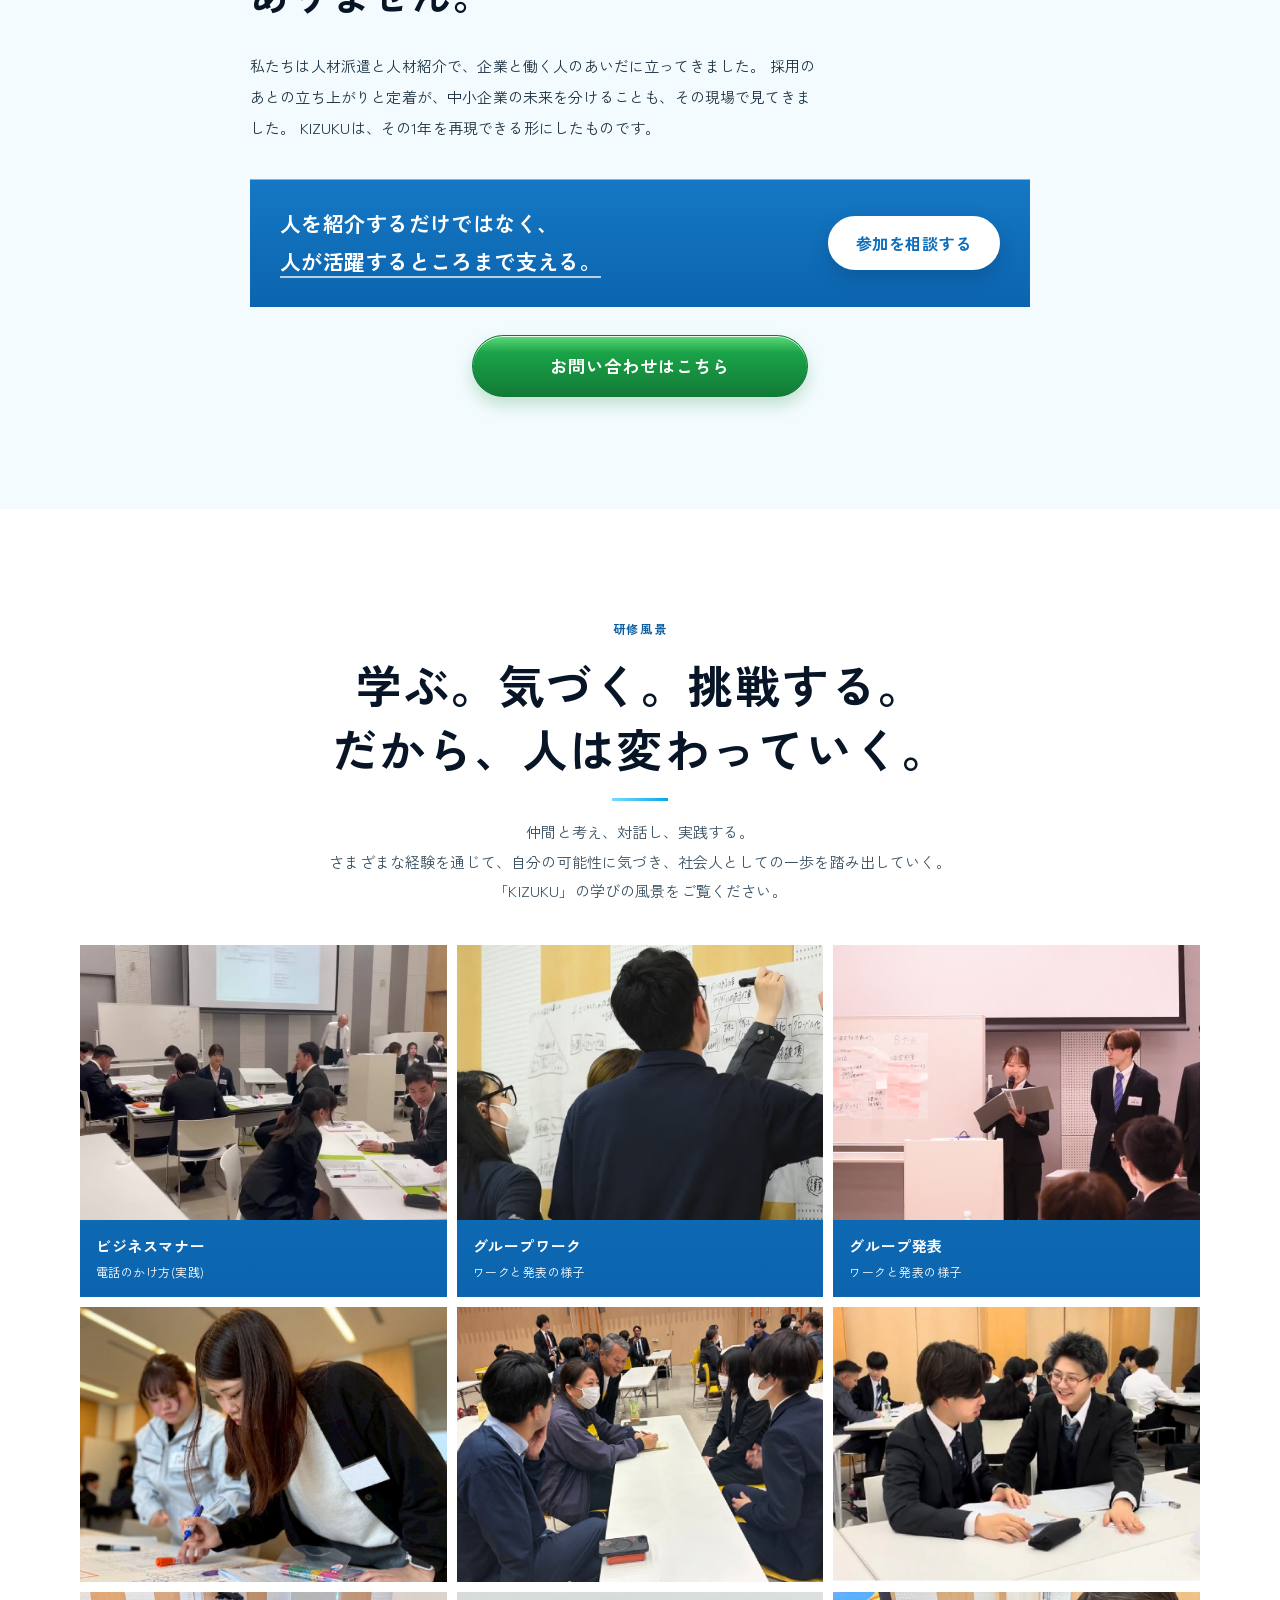
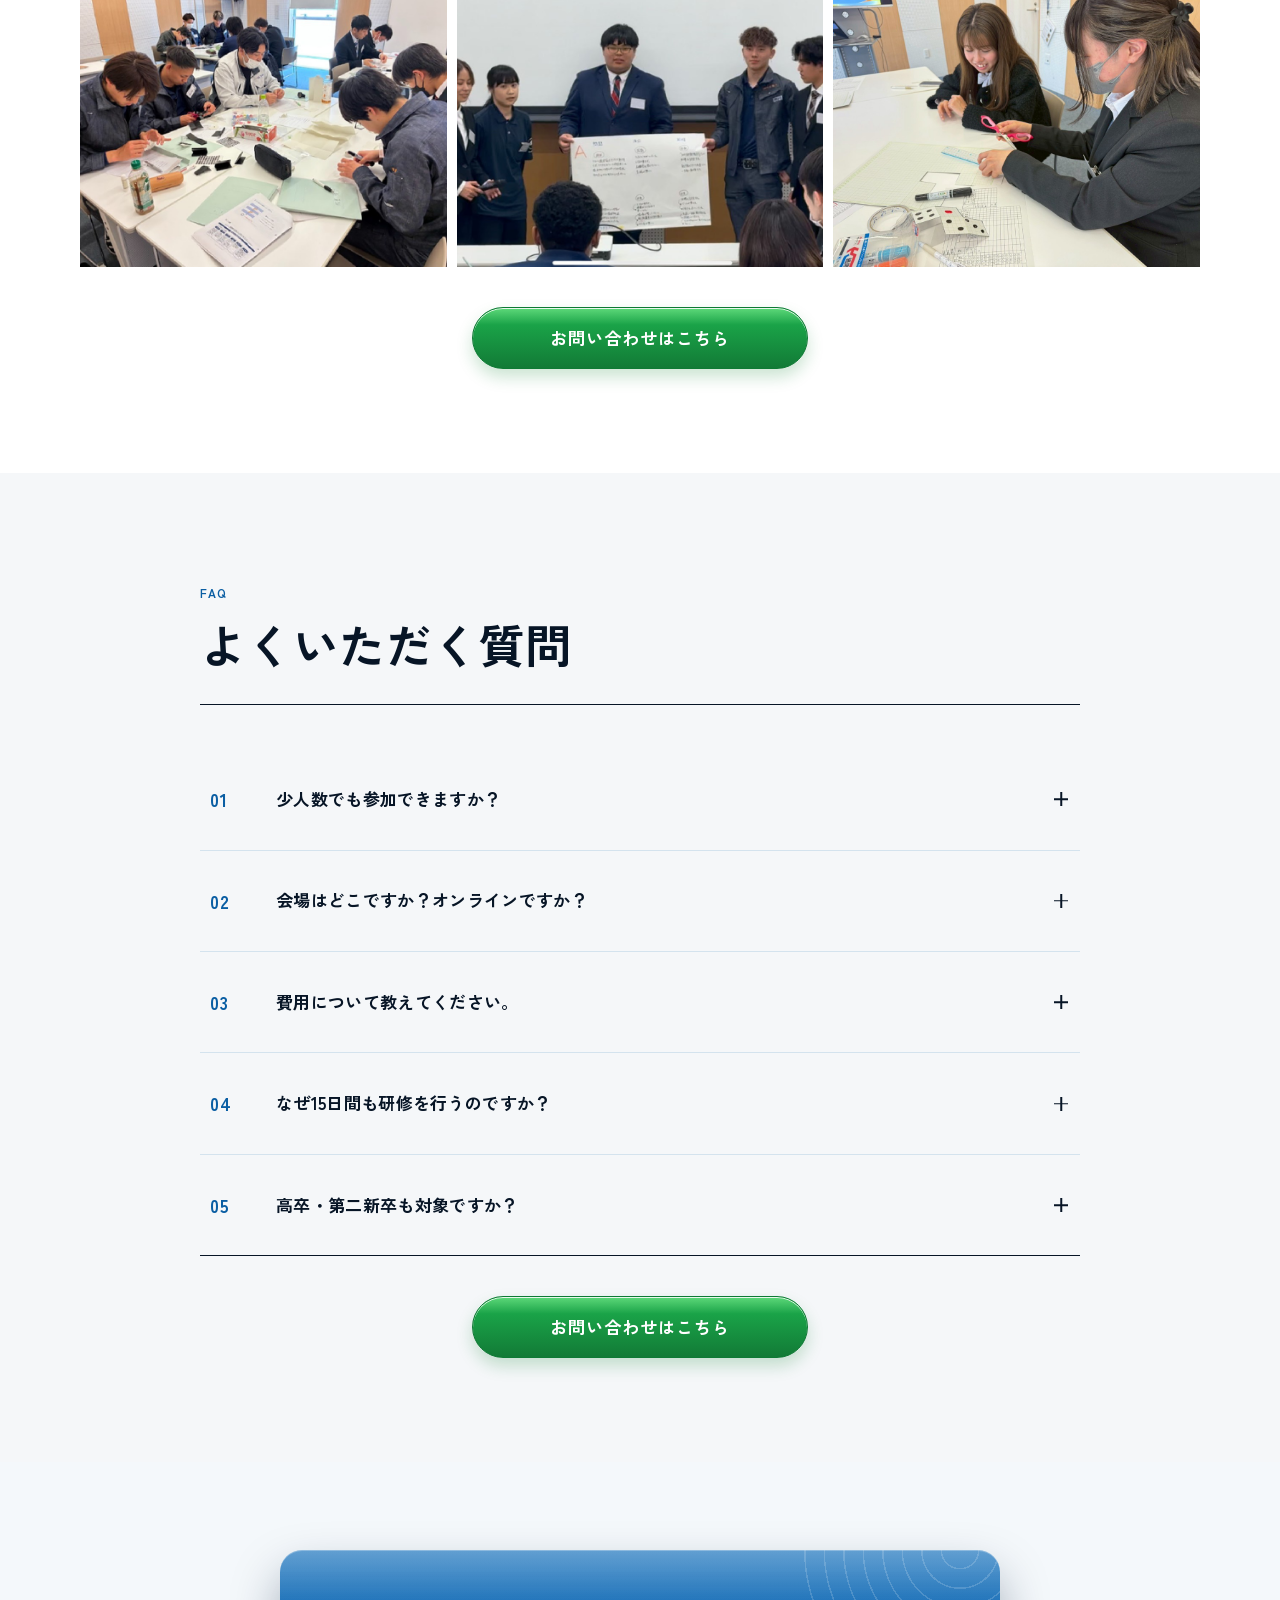
==== commit 010f03bf: "Scale the section contact buttons to 1.2 times their original size. Co-authored-by: Cursor <cursorag" ====
--- a/index.html
+++ b/index.html
@@ -12,7 +12,7 @@
   <link rel="preconnect" href="https://fonts.googleapis.com">
   <link rel="preconnect" href="https://fonts.gstatic.com" crossorigin>
   <link href="https://fonts.googleapis.com/css2?family=Cinzel:wght@600;700&family=IBM+Plex+Sans+JP:wght@400;500;600;700&family=Zen+Kaku+Gothic+New:wght@500;700&family=Zen+Old+Mincho:wght@500;600;700;900&display=swap" rel="stylesheet">
-  <link rel="stylesheet" href="css/style.css?v=form4">
+  <link rel="stylesheet" href="css/style.css?v=form5">
 </head>
 <body>
   <header class="header" id="header">
--- a/css/style.css
+++ b/css/style.css
@@ -1171,10 +1171,10 @@
 .hp{position:absolute;left:-9999px;height:0;width:0;opacity:0}
 .sec-inquiry{display:flex;justify-content:center;margin:40px 0 0}
 .sec-inquiry .btn{
-  min-width:min(560px,100%);
-  min-height:104px;
-  padding:0 48px;
-  font-size:28px;
+  min-width:min(336px,100%);
+  min-height:62px;
+  padding:0 34px;
+  font-size:17px;
   letter-spacing:.06em;
 }
 .trust .sec-inquiry{margin-top:18px}
@@ -1701,7 +1701,6 @@
   .profile,.boss{padding:24px 16px 8px}
   .profile h3,.boss h3{font-size:26px}
   .profile__photo img,.boss__photo img{height:180px;max-height:180px;max-width:62%}
-  .sec-inquiry .btn{min-height:88px;padding:0 18px;font-size:22px}
   .sheet th{white-space:nowrap;width:1%;padding:14px 12px}
   .sheet td{padding:14px 12px;overflow-wrap:anywhere}
   .benefit{gap:14px;padding:22px 0}
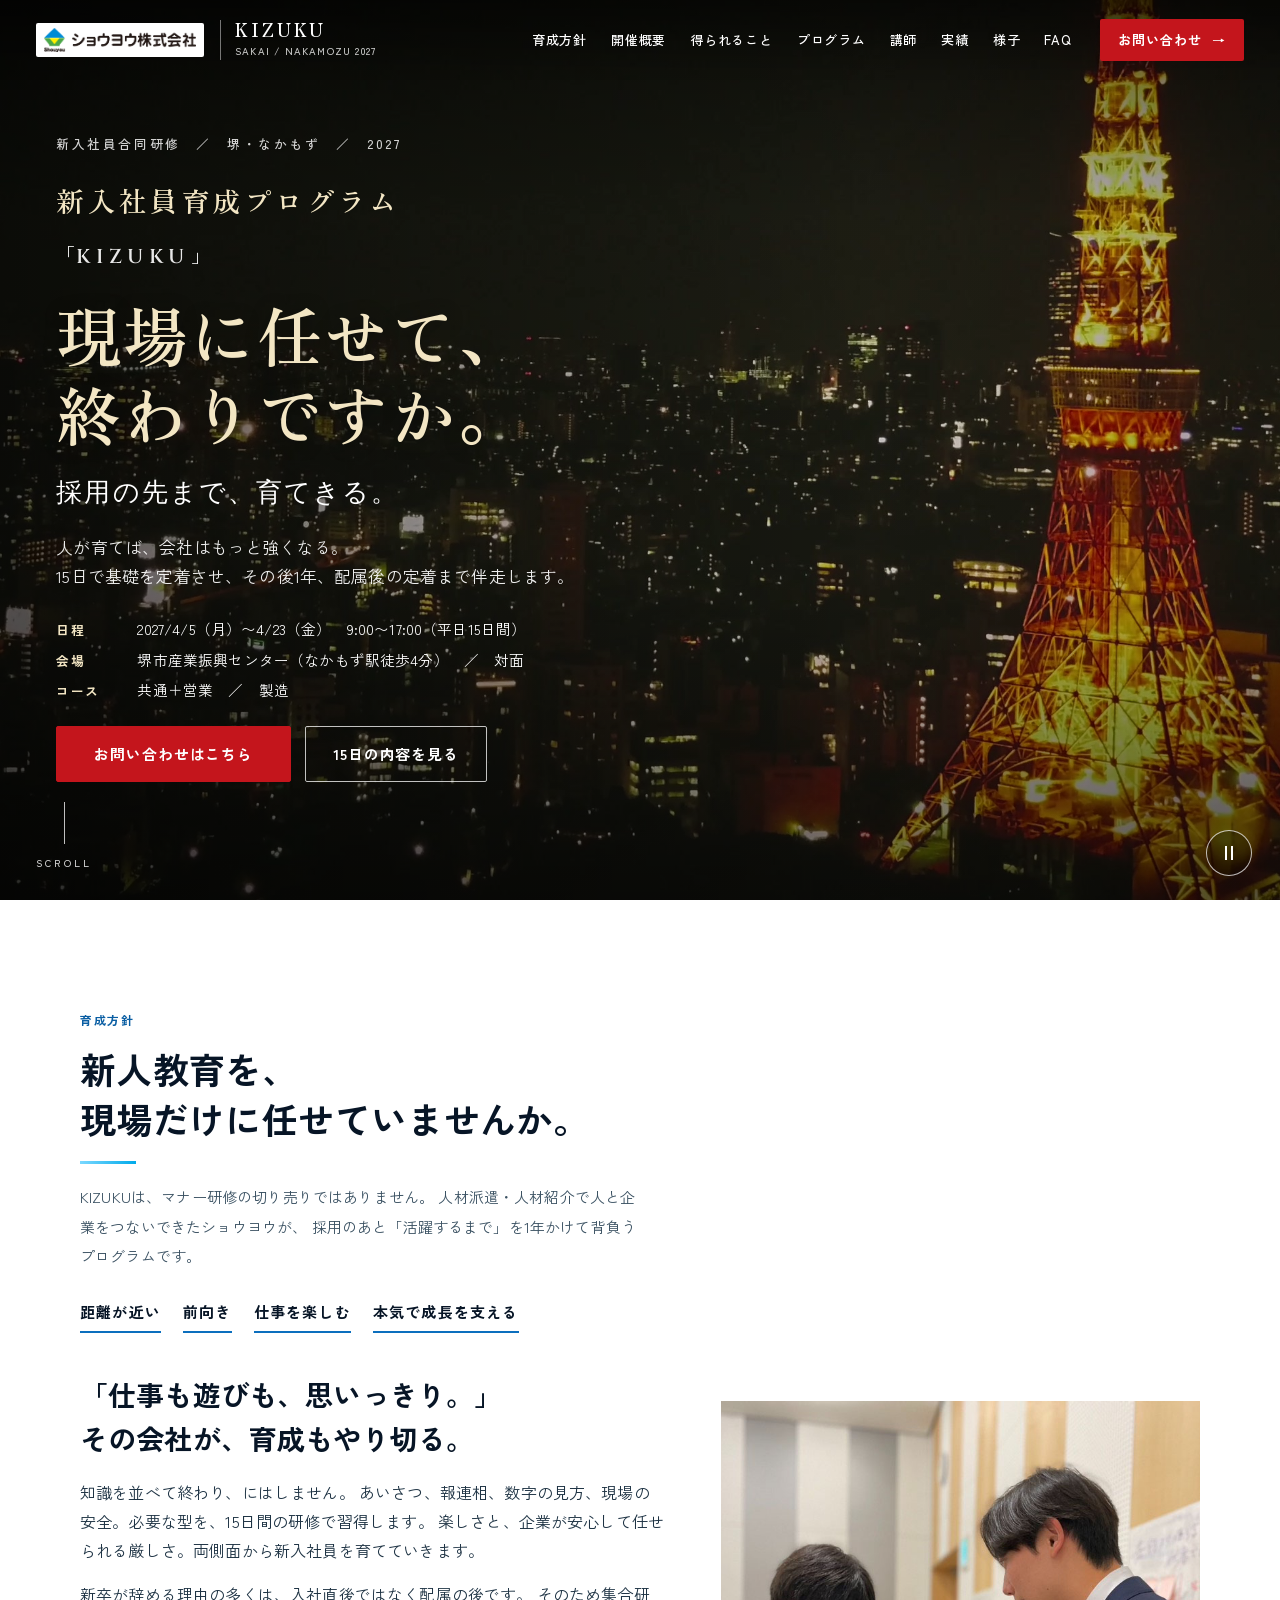
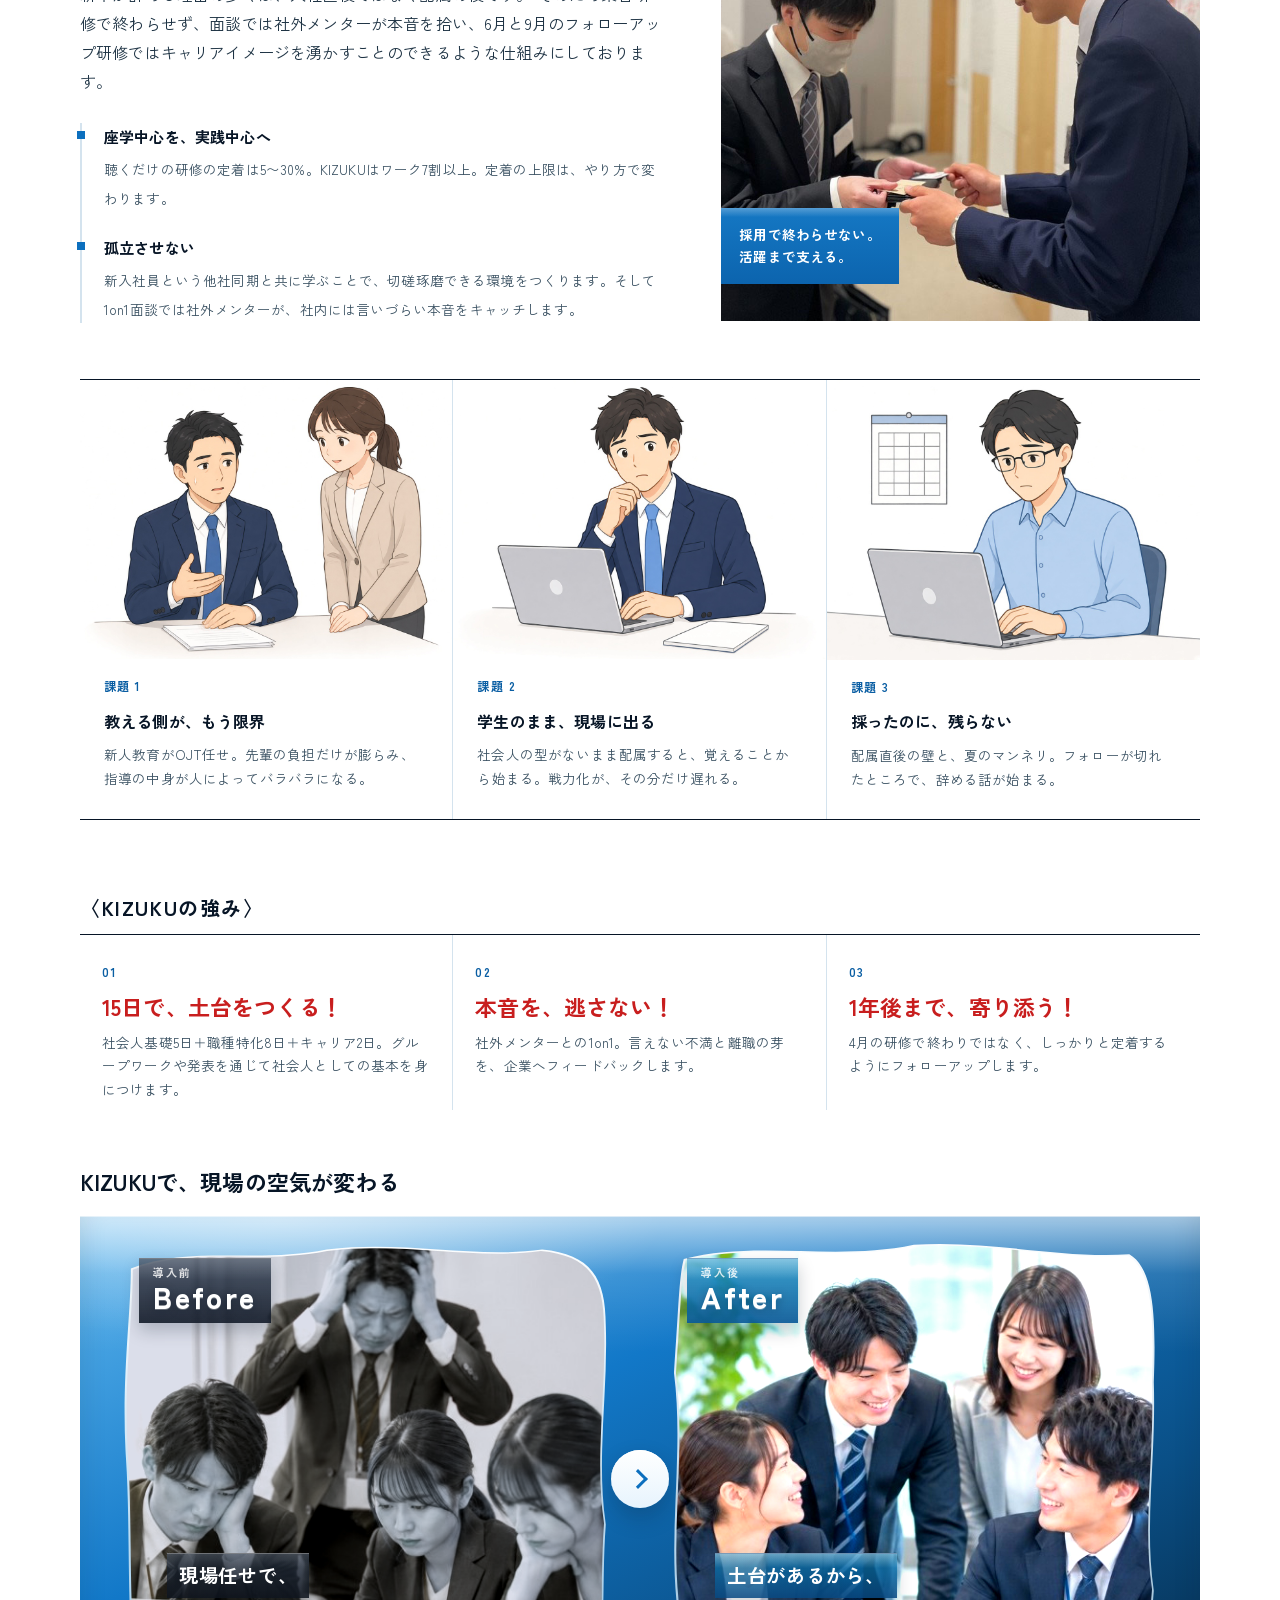
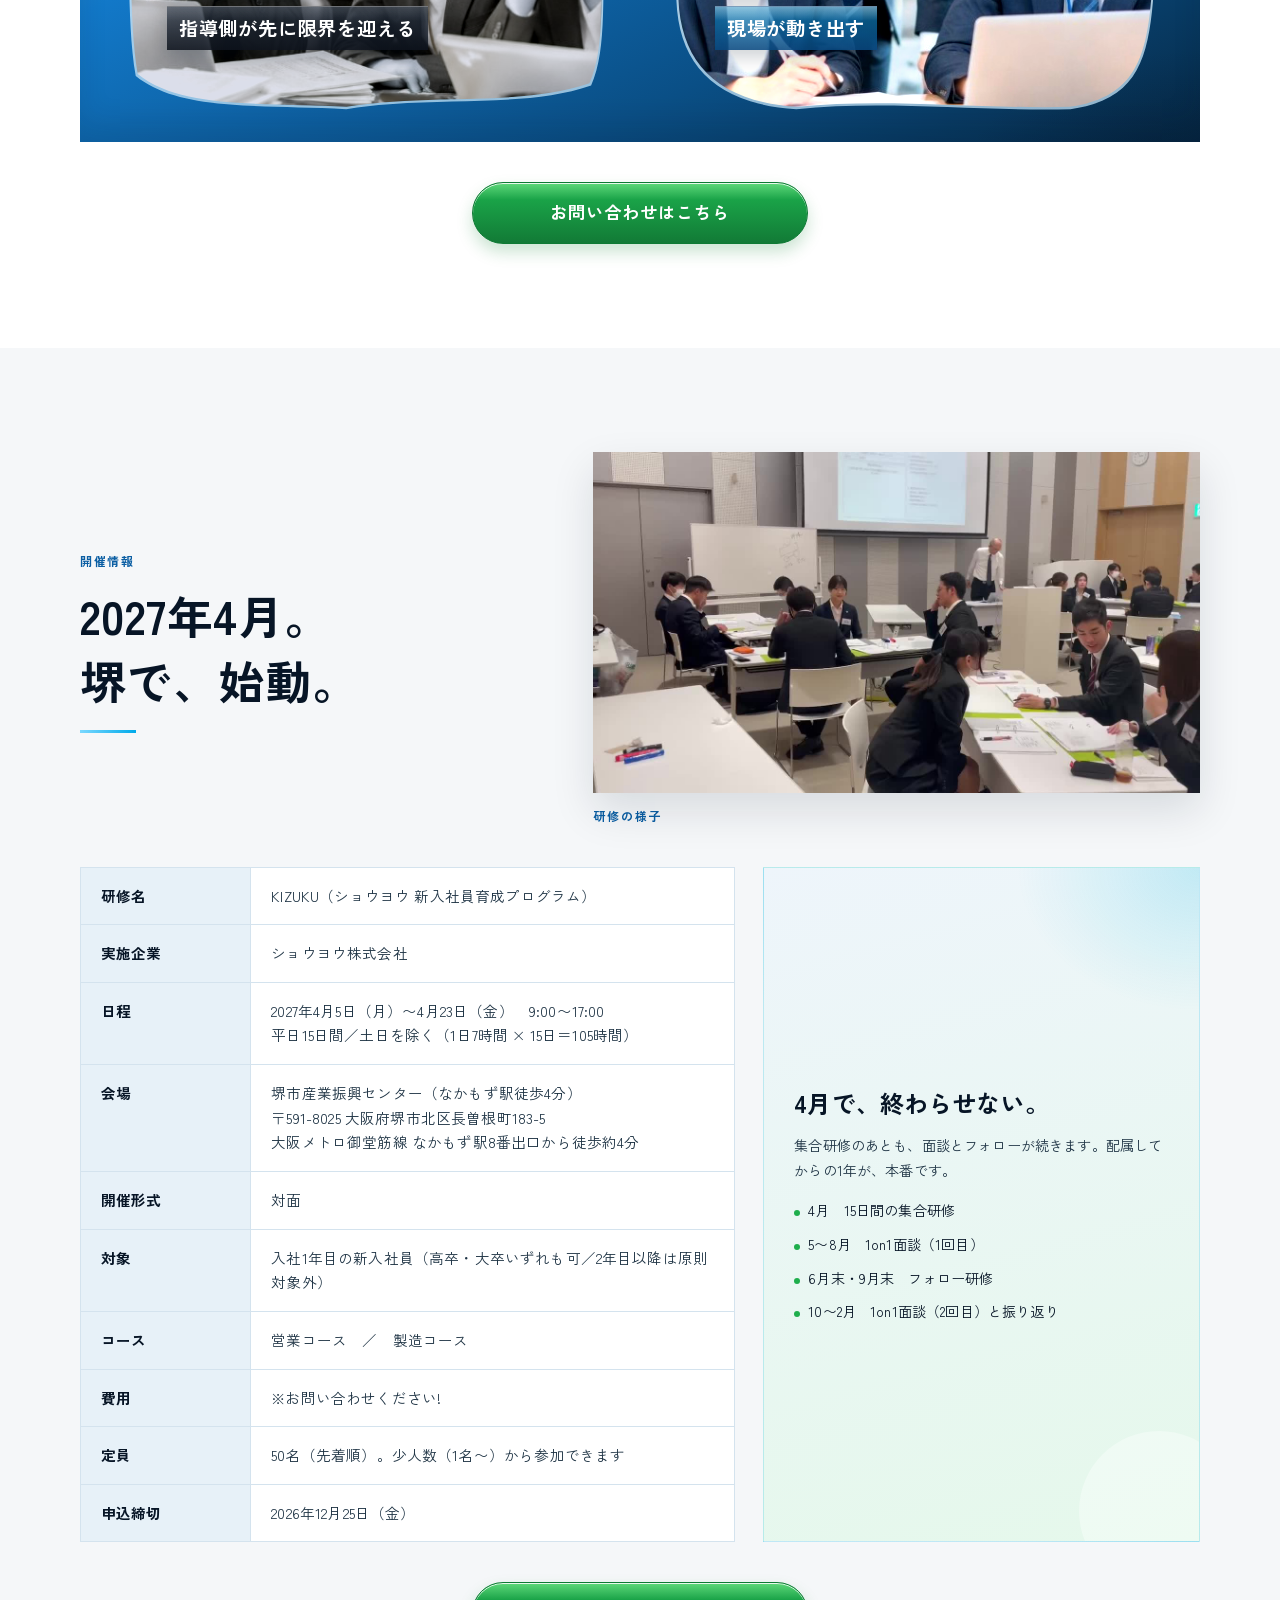
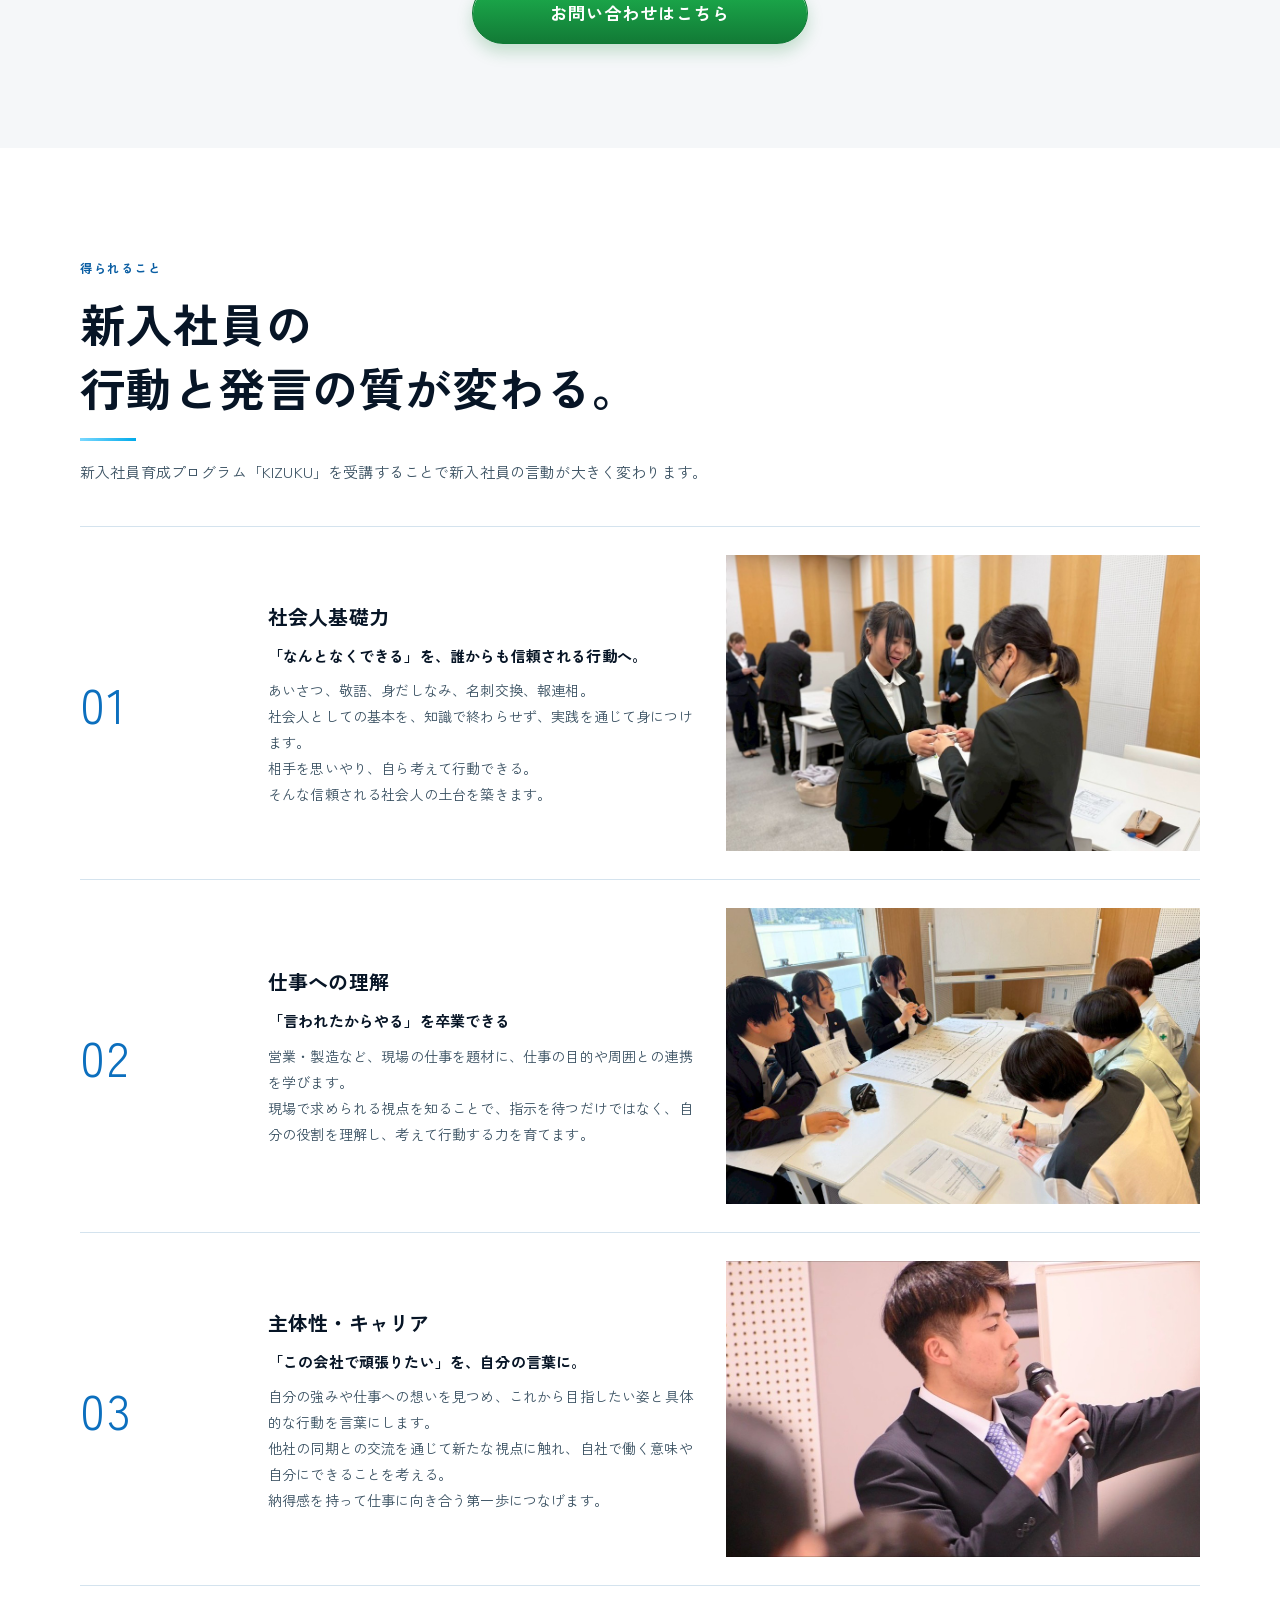
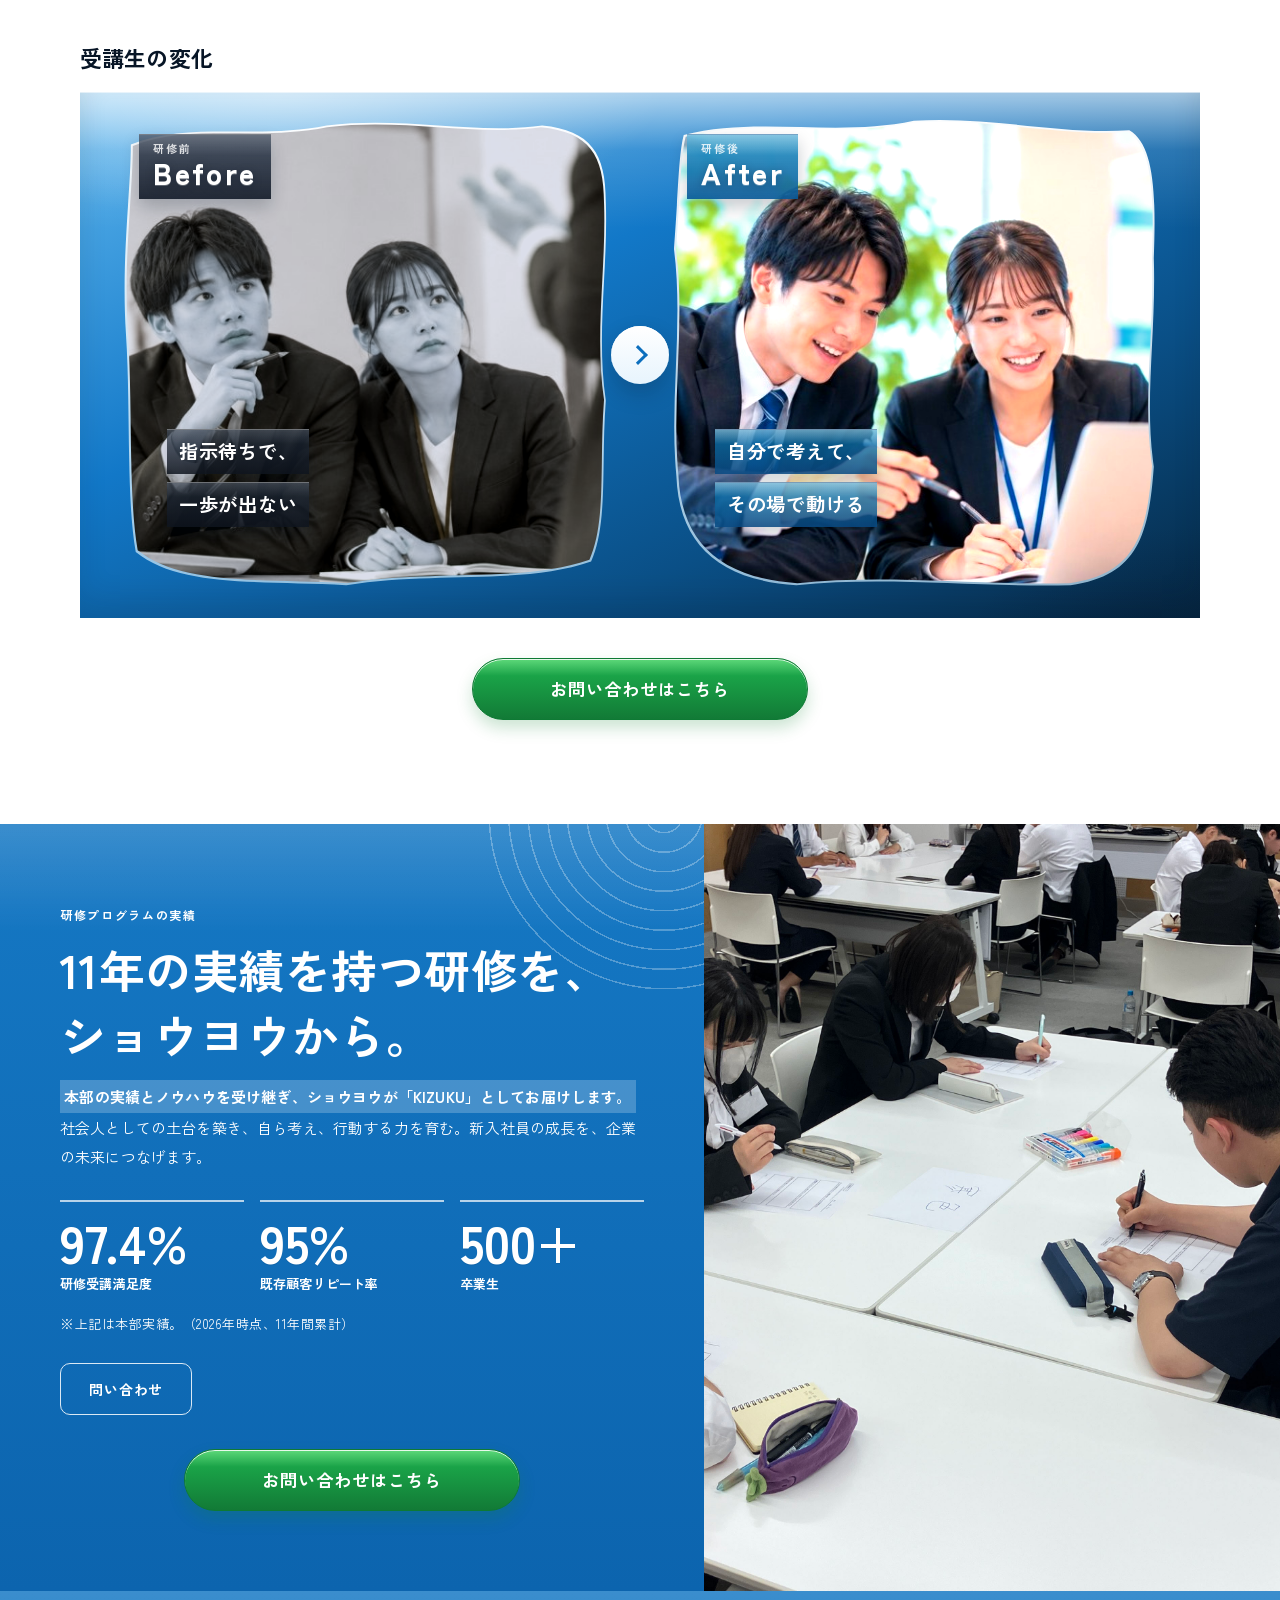
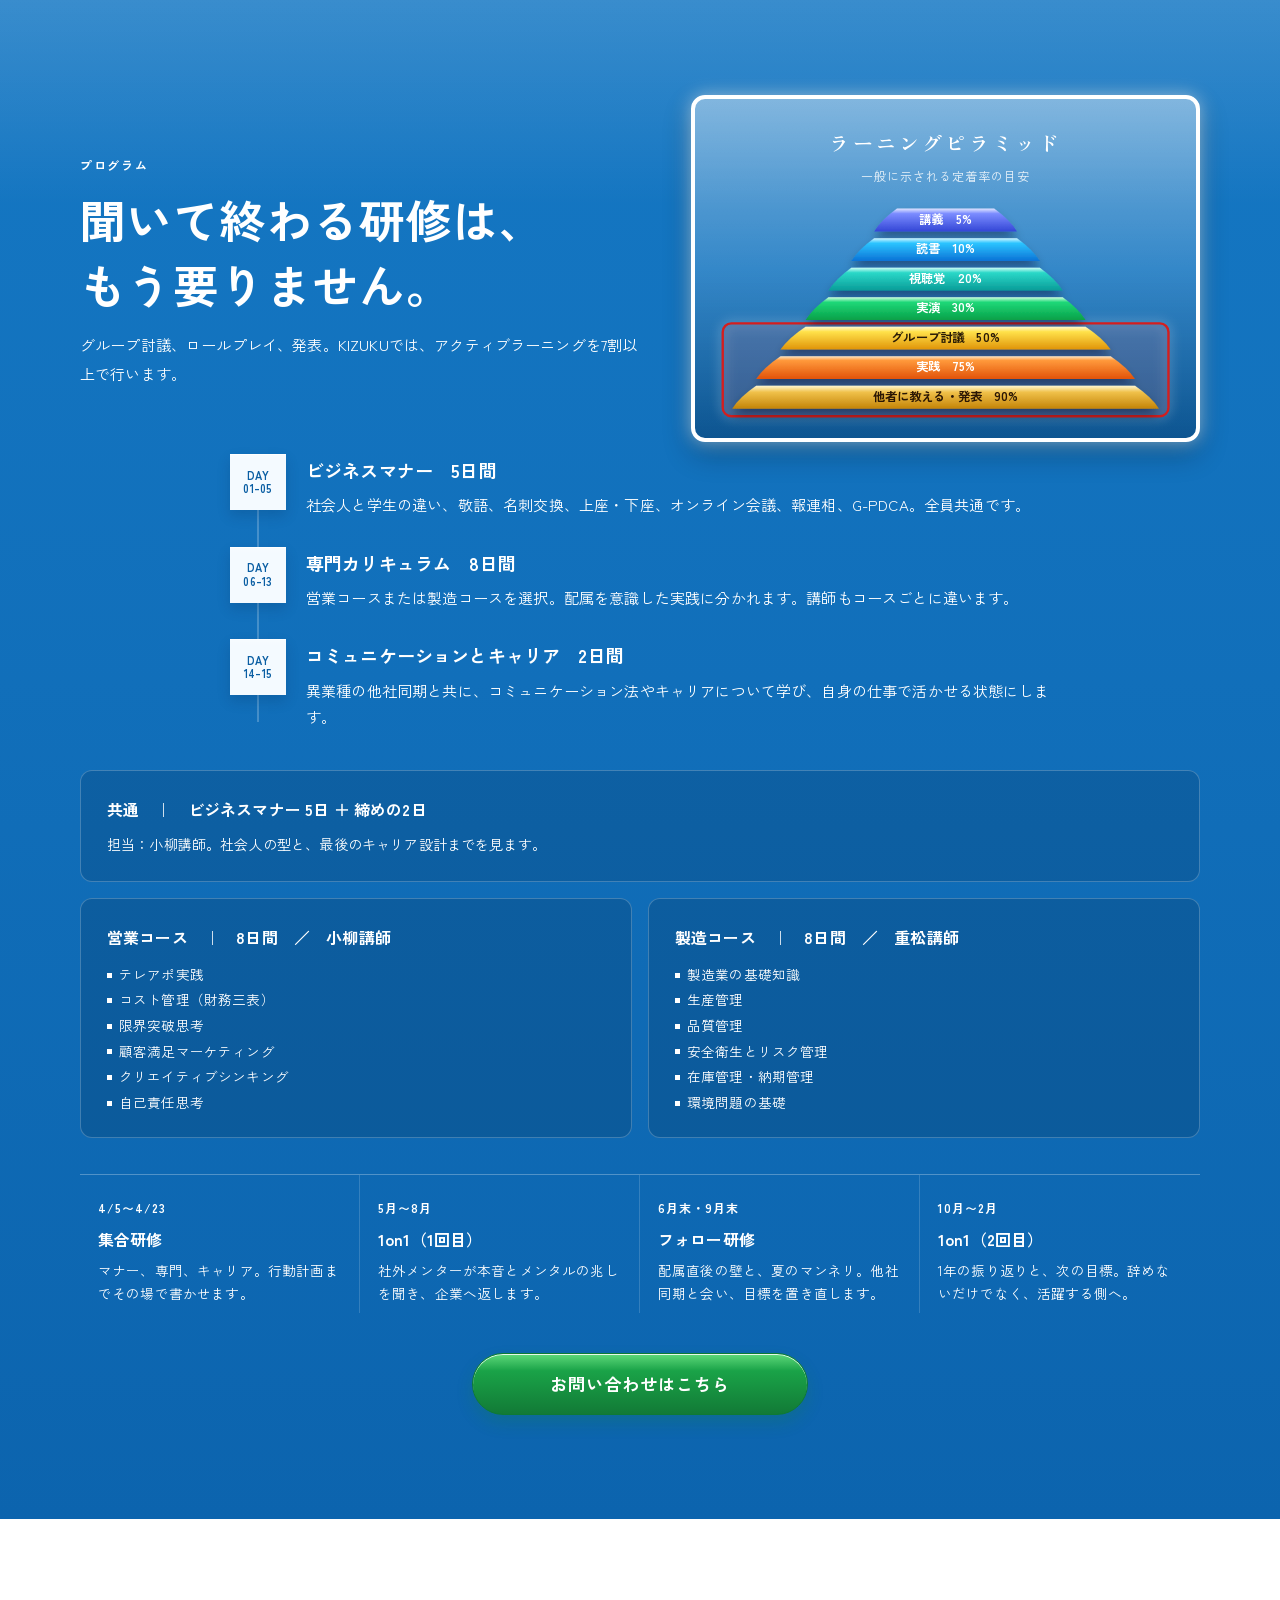
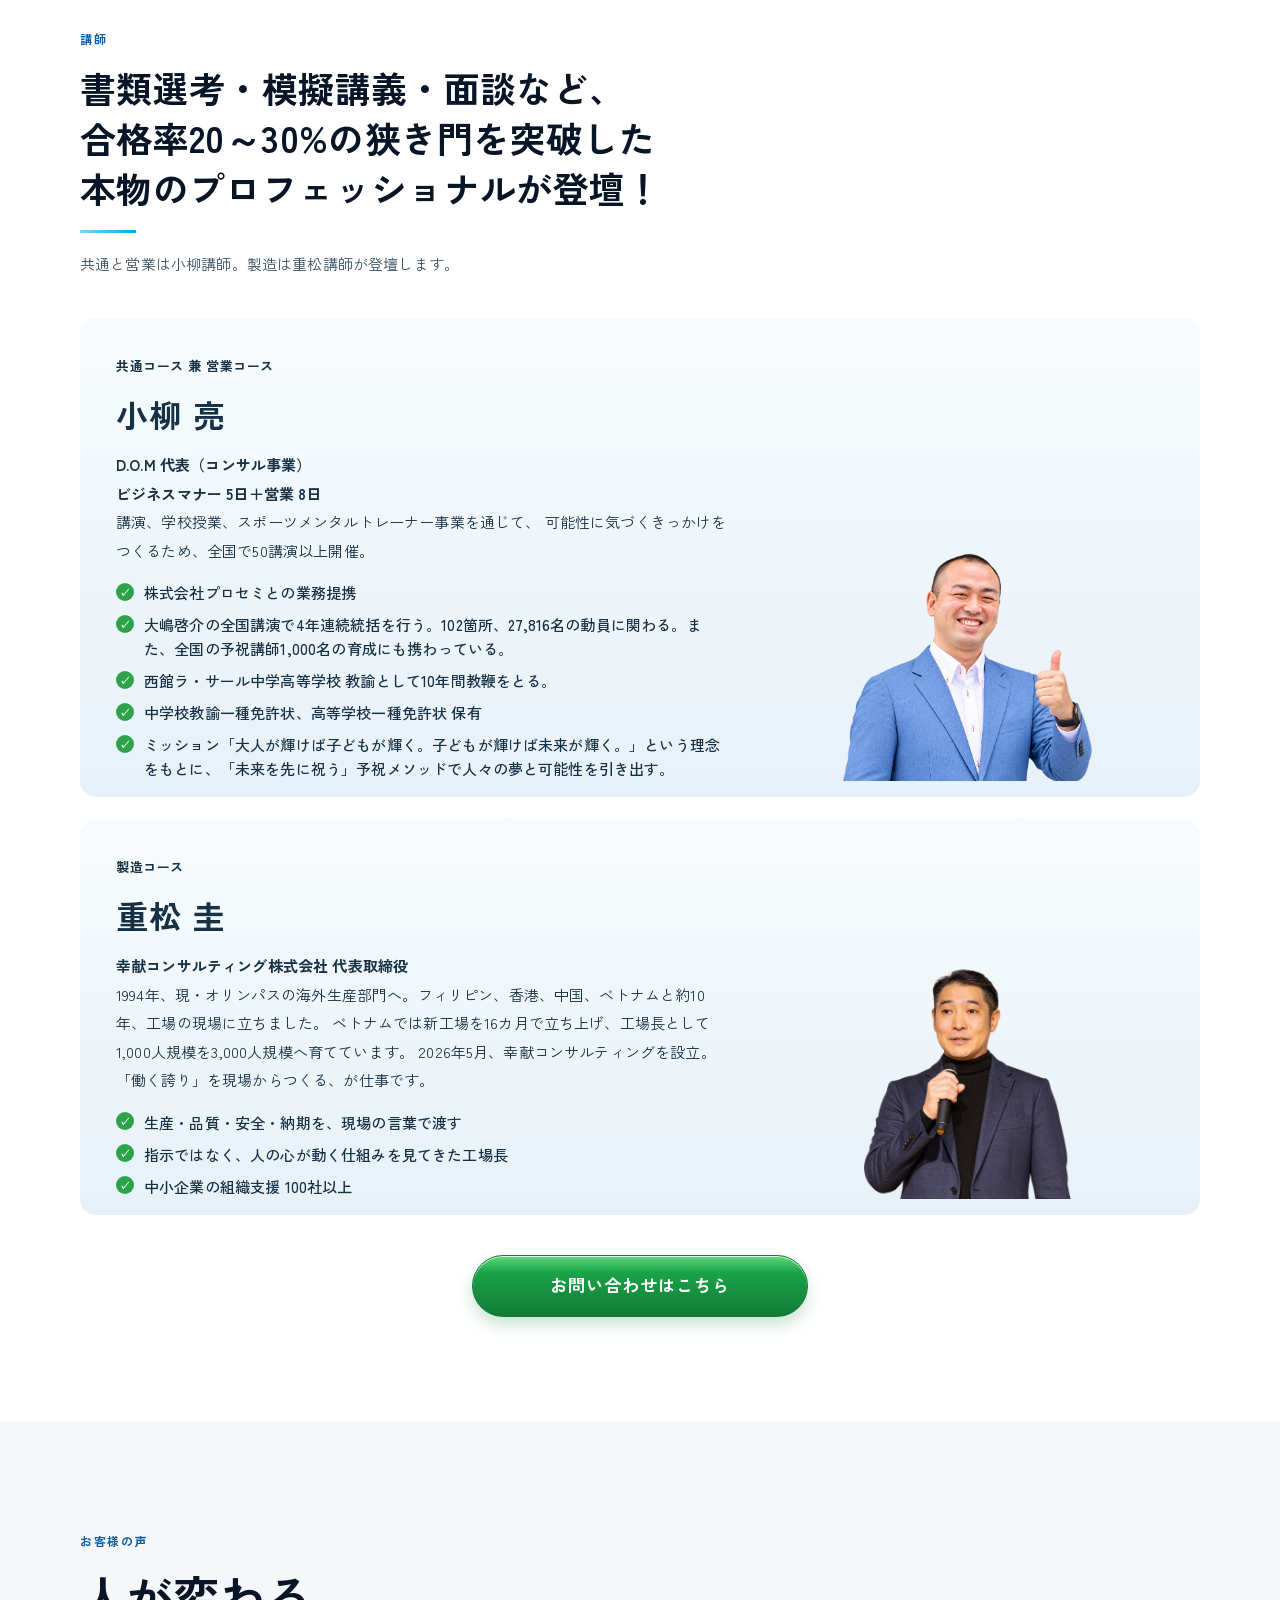
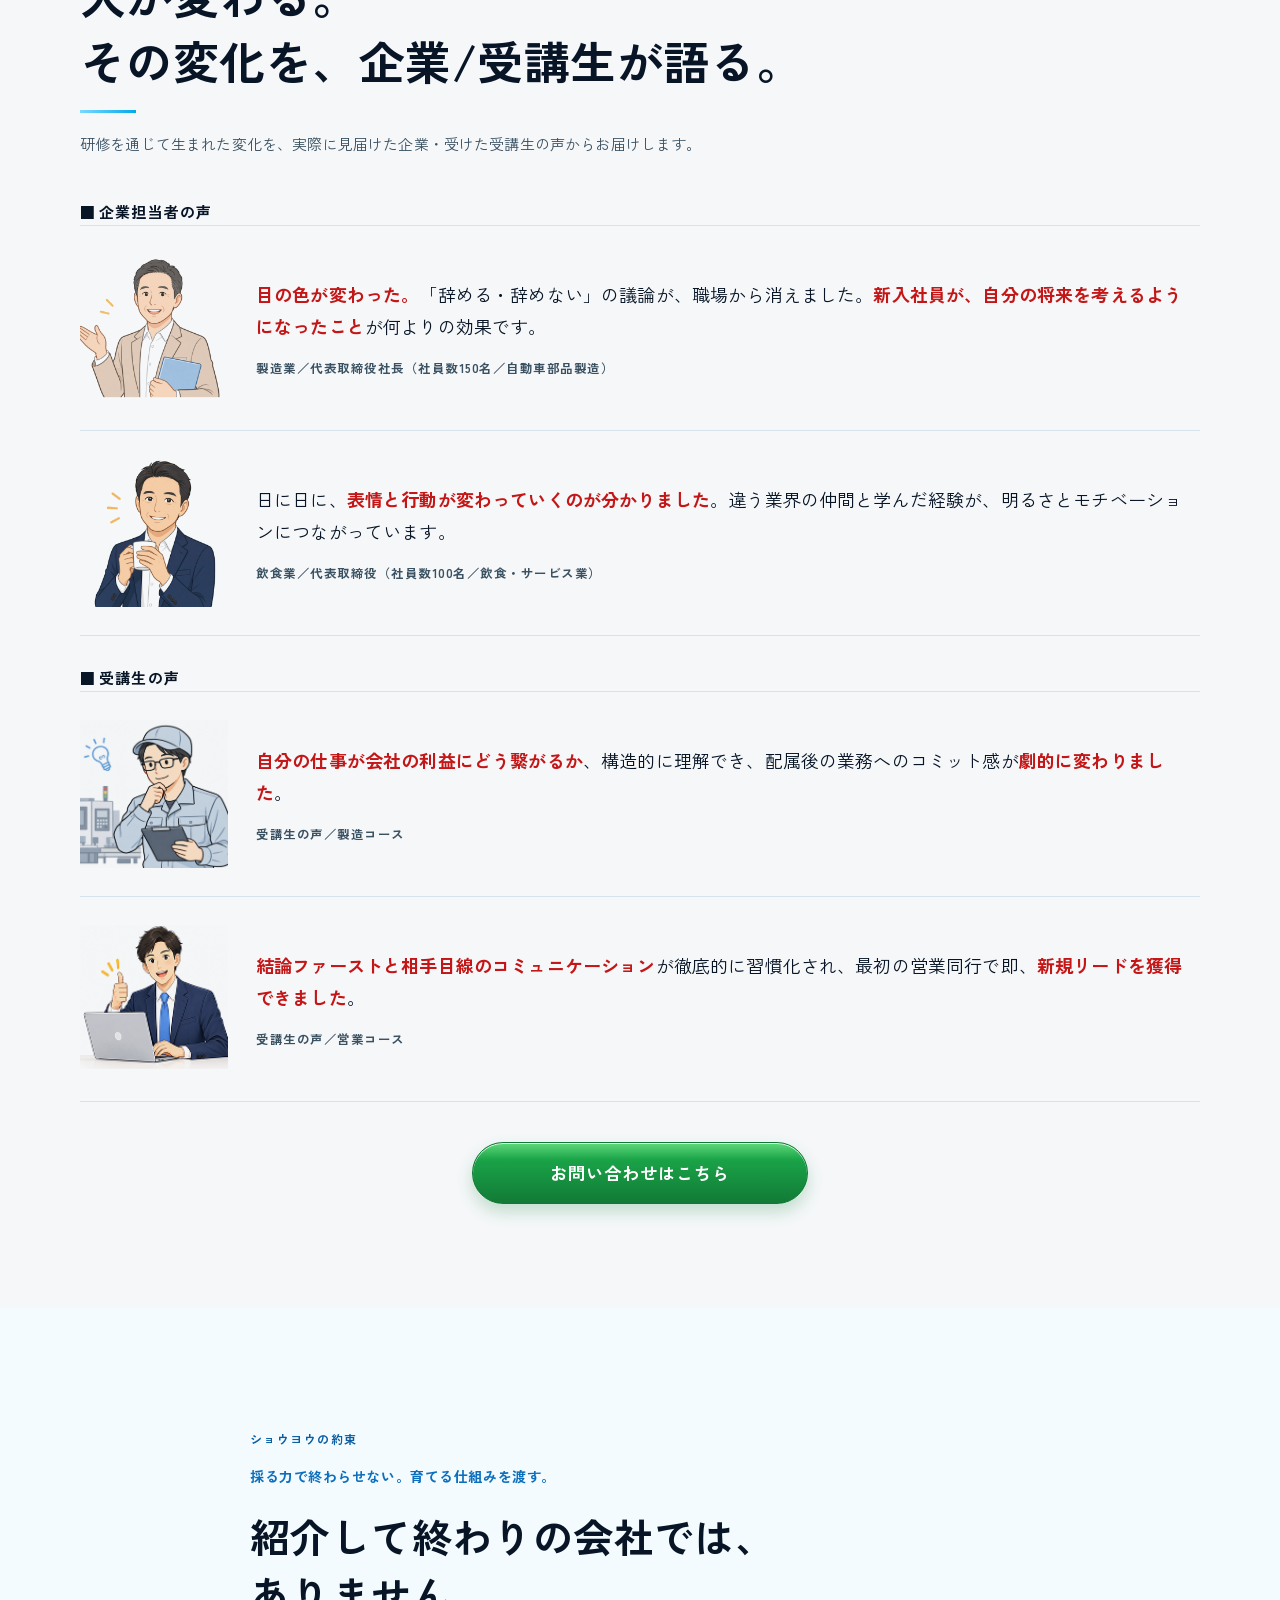
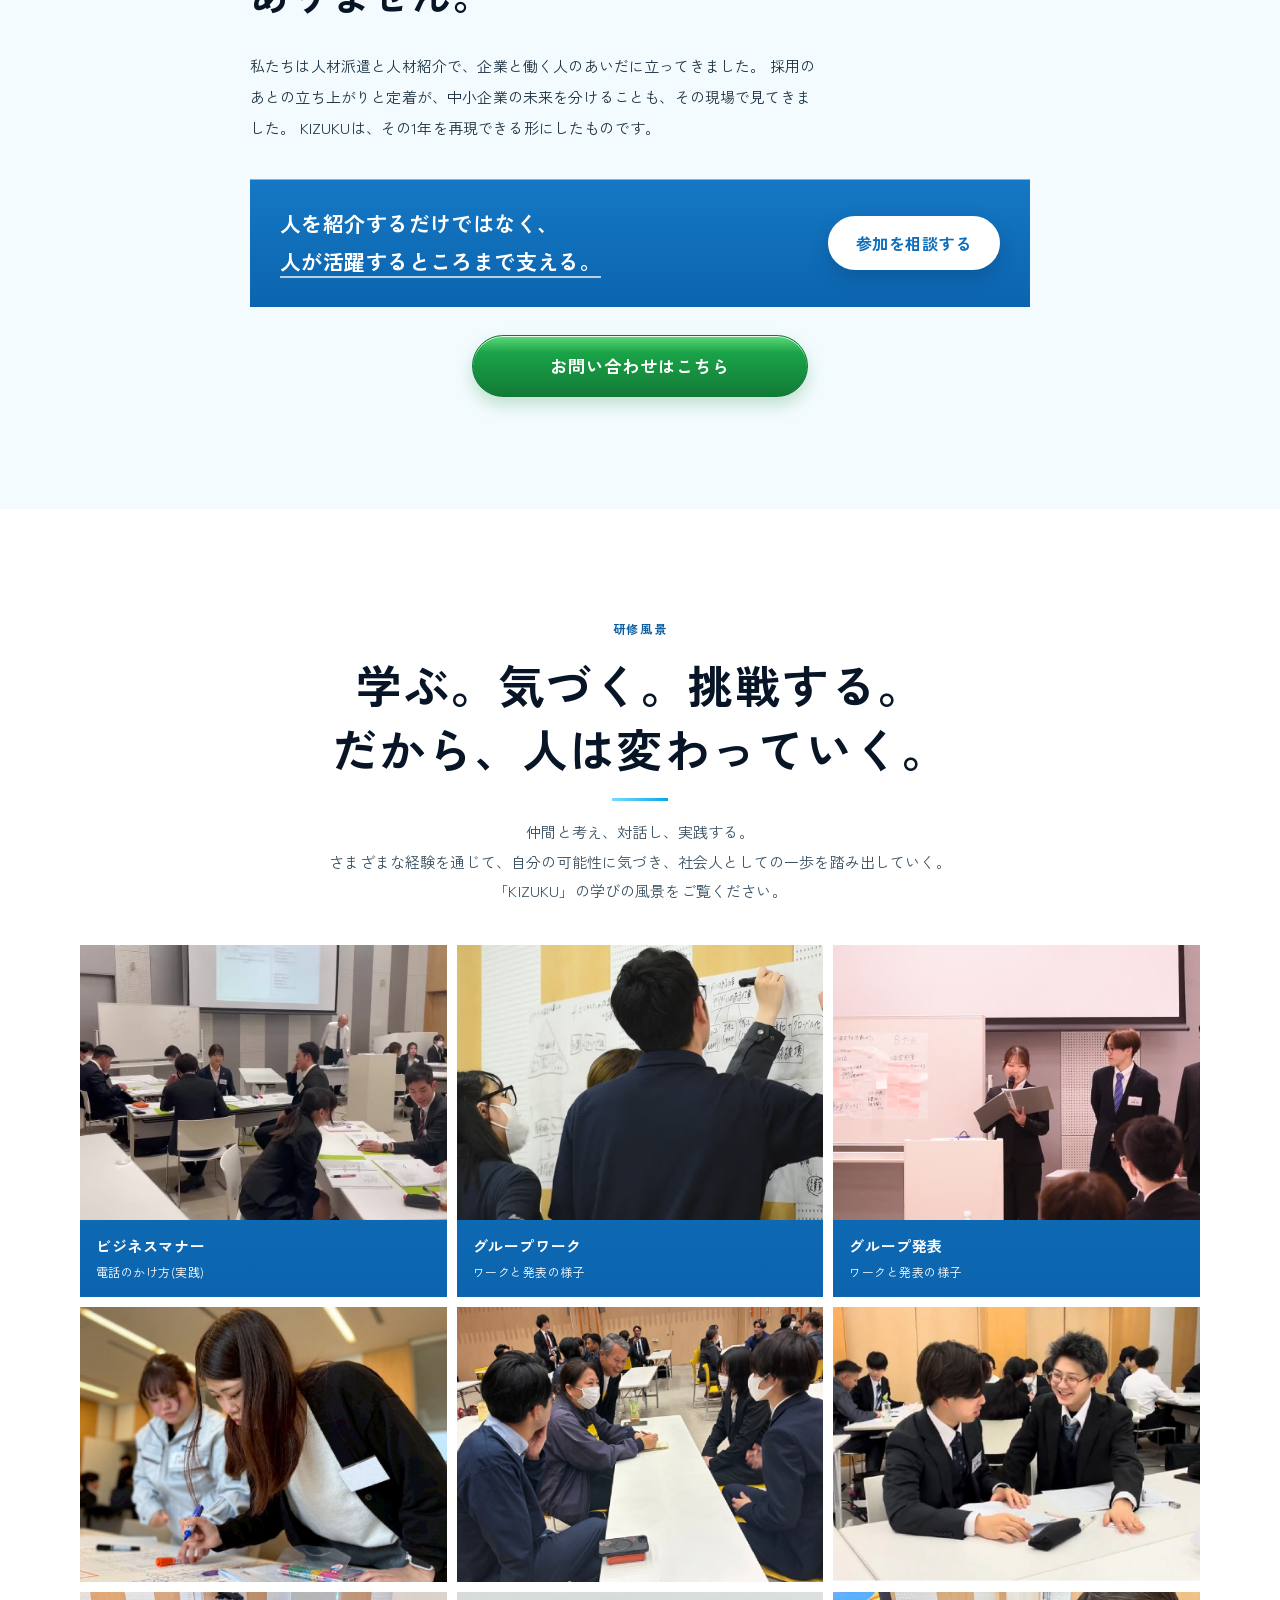
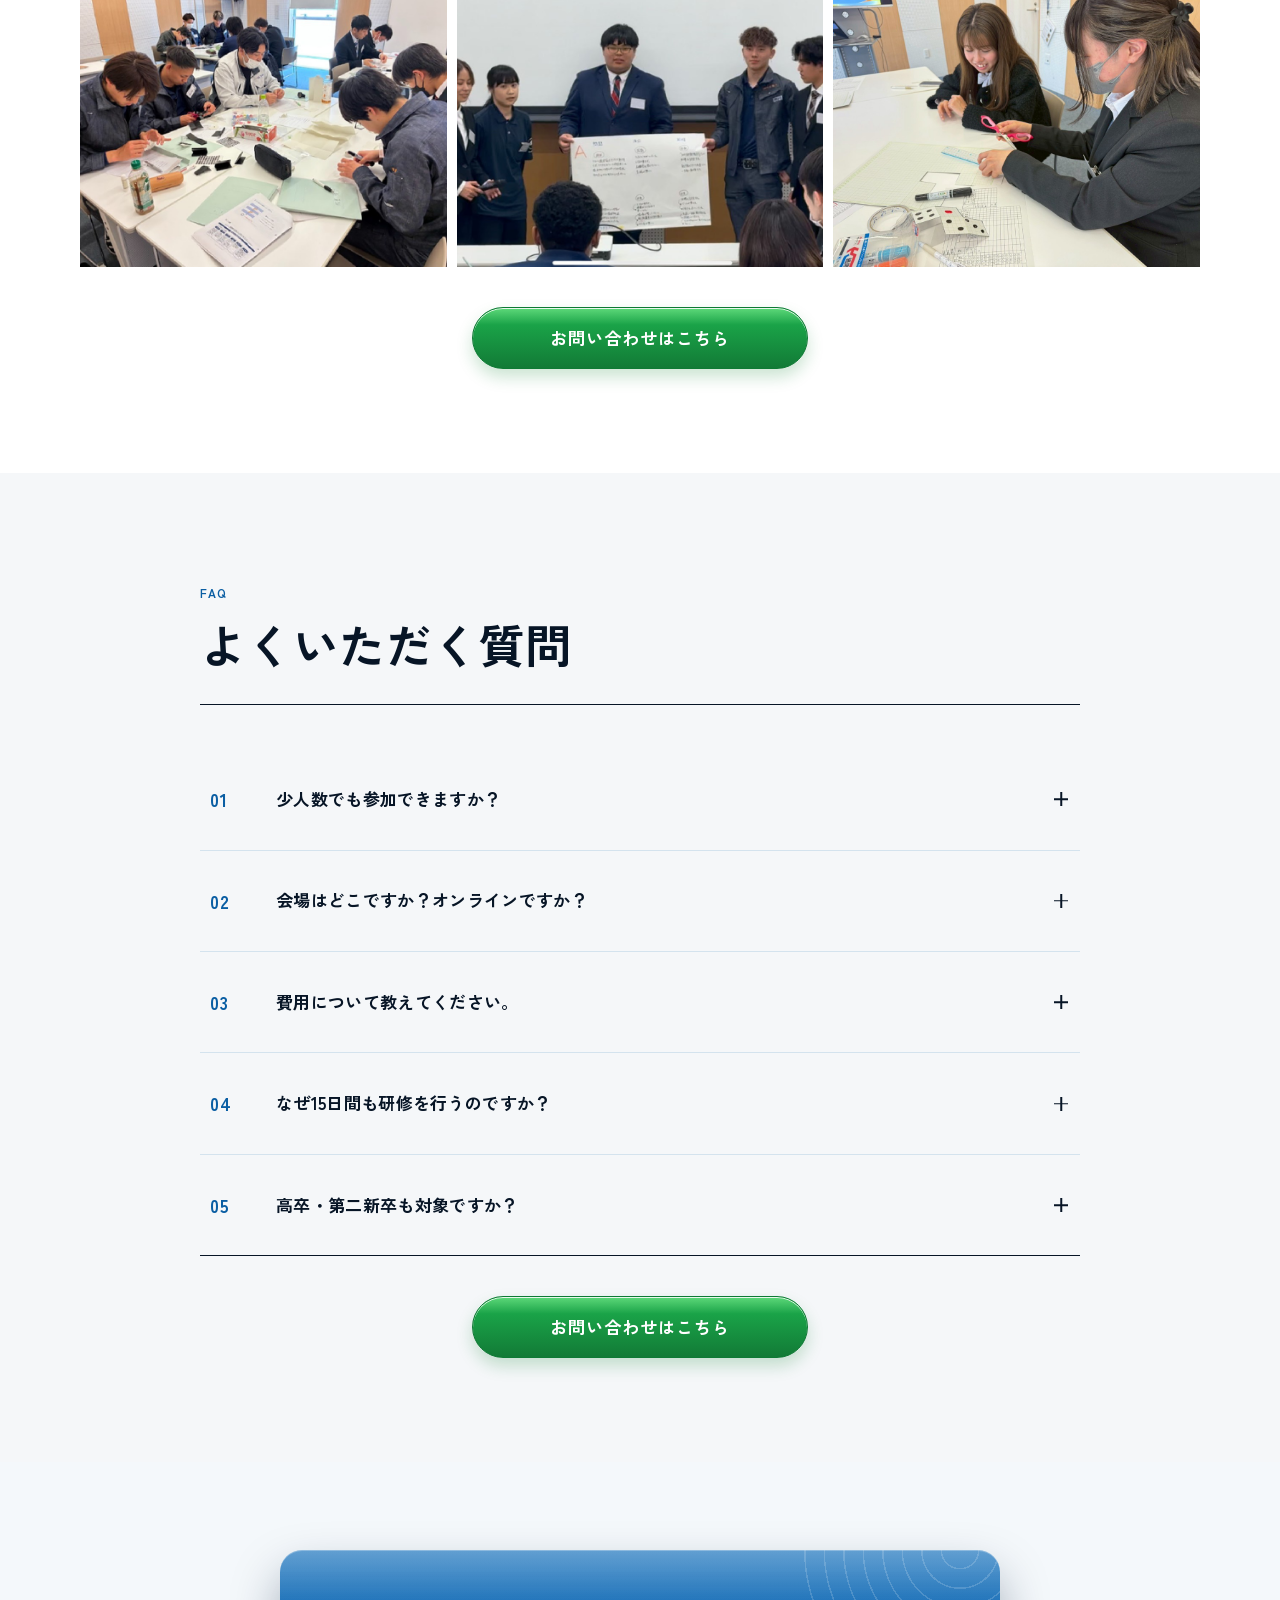
==== commit 84a4afa7: "Publish the night first view and keep it inside one screen. Restore the original Shouyou logo, use t" ====
--- a/index.html
+++ b/index.html
@@ -12,7 +12,7 @@
   <link rel="preconnect" href="https://fonts.googleapis.com">
   <link rel="preconnect" href="https://fonts.gstatic.com" crossorigin>
   <link href="https://fonts.googleapis.com/css2?family=Cinzel:wght@600;700&family=IBM+Plex+Sans+JP:wght@400;500;600;700&family=Zen+Kaku+Gothic+New:wght@500;700&family=Zen+Old+Mincho:wght@500;600;700;900&display=swap" rel="stylesheet">
-  <link rel="stylesheet" href="css/style.css?v=form5">
+  <link rel="stylesheet" href="css/style.css?v=fvnight6">
 </head>
 <body>
   <header class="header" id="header">
@@ -61,15 +61,18 @@
 
   <main id="top">
     <section class="hero" aria-label="ファーストビュー">
+      <div class="hero__media">
+        <video class="hero__video" autoplay muted loop playsinline poster="assets/video/tokyo-night.jpg?v=hq1">
+          <source src="assets/video/tokyo-night.mp4?v=hq1" type="video/mp4">
+        </video>
+      </div>
+      <div class="hero__shade" aria-hidden="true"></div>
       <div class="hero__pane fade">
         <p class="hero__mark"><span class="sp-ib">新入社員合同研修</span>　／　<span class="sp-ib">堺・なかもず</span>　／　<span class="sp-ib">2027</span></p>
         <p class="hero__program">新入社員育成プログラム</p>
         <p class="hero__brand">「<span>KIZUKU</span>」</p>
         <h1 class="hero__catch">
           <span class="hero__gold">現場に任せて、<br>終わりですか。</span>
-          <span class="hero__reflect" aria-hidden="true">
-            <span class="hero__gold hero__gold--mirror">終わりですか。</span>
-          </span>
         </h1>
         <p class="hero__sub"><span class="sp-ib">採用の先まで、</span><span class="sp-ib">育てきる。</span></p>
         <p class="hero__lead">
@@ -86,17 +89,10 @@
           <a class="btn btn--gold-ghost" href="#program">15日の内容を見る</a>
         </div>
       </div>
-      <div class="hero__shot">
-        <div class="hero__slides">
-          <img class="is-on" src="assets/gallery/hero-room.jpg" alt="研修会場でワークに取り組む新入社員" width="1200" height="900">
-          <img src="assets/gallery/hero-group.jpg" alt="研修の集合写真" width="1200" height="900">
-        </div>
-        <div class="hero__shot-veil" aria-hidden="true"></div>
-        <div class="hero__dots" role="tablist" aria-label="写真の切り替え">
-          <button class="hero__dot is-on" type="button" aria-label="研修会場"></button>
-          <button class="hero__dot" type="button" aria-label="集合写真"></button>
-        </div>
-      </div>
+      <a class="hero__scroll" href="#why">SCROLL</a>
+      <button class="hero__pause" type="button" aria-label="動画を一時停止" aria-pressed="false">
+        <span></span><span></span>
+      </button>
     </section>
 
     <section class="sec" id="why">
@@ -807,6 +803,6 @@
       <p class="footer__copy">© Shouyou Co., Ltd. / KIZUKU Sakai</p>
     </div>
   </footer>
-  <script src="js/main.js?v=form4"></script>
+  <script src="js/main.js?v=fvnight6"></script>
 </body>
 </html>
--- a/css/style.css
+++ b/css/style.css
@@ -49,38 +49,41 @@
 a{color:inherit;text-decoration:none}
 .wrap{width:min(100% - 72px,var(--max));margin-inline:auto}
 
-/* Header — white bar, curved arcs only in the open center */
+/* Header — full-bleed bar over the night hero */
 .header{
   position:fixed;inset:0 0 auto;z-index:50;height:var(--header);
-  background:#fff;
-  border-bottom:1px solid #e6ebf0;
+  background:linear-gradient(180deg, rgba(0,0,0,.42) 0%, rgba(0,0,0,0) 100%);
+  border-bottom:0;
   box-shadow:none;
   overflow:hidden;
 }
 .header.is-on{
-  border-bottom-color:#e6ebf0;
-  box-shadow:0 8px 20px rgba(16,40,70,.06);
-}
+  background:rgba(8,10,14,.9);
+  border-bottom:1px solid rgba(255,255,255,.08);
+  box-shadow:0 10px 24px rgba(0,0,0,.28);
+  backdrop-filter:blur(10px);
+}
+.header > .wrap{width:100%;max-width:none;padding:0 36px}
 .header__in{
   position:relative;z-index:1;
   height:100%;display:flex;align-items:center;justify-content:space-between;gap:20px;
 }
 .logo{display:flex;align-items:center;gap:16px;min-width:0}
-.logo img{width:196px;height:auto;background:transparent;padding:0}
+.logo img{width:168px;height:auto;background:#fff;padding:5px 8px;border-radius:2px}
 .logo__k{
   display:flex;flex-direction:column;gap:2px;
-  padding-left:14px;border-left:2px solid #0b4f78;
+  padding-left:14px;border-left:1px solid rgba(255,255,255,.45);
 }
 .logo__k b{
-  font-family:var(--mincho);font-size:18px;letter-spacing:.16em;color:#07263c;line-height:1.1;font-weight:600;
-}
-.logo__k span{font-size:10px;letter-spacing:.12em;color:#0b4f78;font-weight:500}
+  font-family:var(--mincho);font-size:18px;letter-spacing:.16em;color:#fff;line-height:1.1;font-weight:600;
+}
+.logo__k span{font-size:10px;letter-spacing:.12em;color:rgba(255,255,255,.78);font-weight:500}
 .nav{display:flex;align-items:center;gap:0}
 .nav a{
   position:relative;
   font-family:var(--nav-font);
   font-size:13px;font-weight:500;
-  color:#07263c;letter-spacing:.06em;
+  color:#fff;letter-spacing:.06em;
   padding:8px 12px;line-height:1.3;
   animation:nav-in .45s var(--ease) both;
 }
@@ -96,7 +99,7 @@
 .nav a:not(.nav__cta)::after{
   content:"";
   position:absolute;left:12px;right:12px;bottom:2px;height:2px;
-  background:#0b4f78;
+  background:rgba(255,255,255,.85);
   transform:scaleX(0);
   transform-origin:left center;
   transition:transform .22s var(--ease);
@@ -104,22 +107,18 @@
 .nav a:not(.nav__cta):hover::after,
 .nav a:not(.nav__cta):focus-visible::after{transform:scaleX(1)}
 .nav a.nav__cta{
-  display:inline-flex;align-items:center;justify-content:center;
-  min-height:40px;margin-left:12px;padding:0 18px;
+  display:inline-flex;align-items:center;justify-content:center;gap:10px;
+  min-height:42px;margin-left:16px;padding:0 18px;
   color:#fff!important;
-  font-weight:600;font-size:13px;letter-spacing:.06em;
-  border:1px solid #0e7a34;
-  border-radius:999px;
-  background-image:
-    linear-gradient(105deg, transparent 40%, rgba(255,255,255,.62) 50%, transparent 60%),
-    linear-gradient(180deg, #5ed97a 0%, #1aa348 28%, #127a36 100%);
-  background-size:220% 100%, 100% 100%;
-  background-position:130% 0, 0 0;
-  box-shadow:inset 0 1px 0 rgba(255,255,255,.8), 0 6px 14px rgba(16,130,50,.22);
-  animation:nav-in .45s var(--ease) .36s both, gloss-pass 3.2s ease-in-out .6s infinite;
-  transition:transform .2s var(--ease), filter .2s var(--ease);
-}
-.nav a.nav__cta:hover{transform:translateY(-2px);filter:saturate(1.08) brightness(1.03)}
+  font-weight:600;font-size:13px;letter-spacing:.08em;
+  border:0;border-radius:2px;
+  background:#c4151c;
+  box-shadow:none;
+  animation:nav-in .45s var(--ease) .36s both;
+  transition:transform .2s var(--ease), background .2s var(--ease);
+}
+.nav a.nav__cta::after{content:"→";font-weight:500}
+.nav a.nav__cta:hover{transform:translateY(-1px);background:#a51218}
 @keyframes nav-in{
   from{opacity:0;translate:0 -10px}
   to{opacity:1;translate:0 0}
@@ -180,154 +179,132 @@
 .btn--gold-ghost:hover{background:rgba(248,240,0,.16);color:#fff}
 .btn--wide{min-width:240px}
 
-/* ========== HERO — corporate blue / yellow-green / yellow ========== */
+/* ========== HERO — full-bleed night video ========== */
 .hero{
   position:relative;
   height:100vh;height:100dvh;
-  min-height:100vh;min-height:100dvh;
-  display:grid;
-  grid-template-columns:minmax(460px, 50%) 1fr;
-  background:#e7f6ff;
-  color:#08324c;
+  max-height:100dvh;
+  display:flex;align-items:center;
+  background:#07090d;
+  color:#fff;
   overflow:hidden;
+}
+.hero__media,
+.hero__shade{position:absolute;inset:0}
+.hero__media{z-index:0}
+.hero__video{
+  width:100%;height:100%;
+  object-fit:cover;object-position:center center;
+  display:block;
+}
+.hero__shade{
+  z-index:1;pointer-events:none;
+  background:
+    linear-gradient(90deg, rgba(0,0,0,.62) 0%, rgba(0,0,0,.34) 38%, rgba(0,0,0,.12) 68%, rgba(0,0,0,.28) 100%),
+    linear-gradient(180deg, rgba(0,0,0,.5) 0%, rgba(0,0,0,.08) 24%, rgba(0,0,0,.05) 62%, rgba(0,0,0,.55) 100%);
 }
 .hero__pane{
   position:relative;z-index:2;
-  display:flex;flex-direction:column;justify-content:space-between;
-  height:100%;
-  padding:calc(var(--header) + 20px) 16px 32px calc(52px + 2cm);
-  background:
-    radial-gradient(80% 55% at 0% 100%, rgba(248,240,0,.42), transparent 58%),
-    radial-gradient(70% 48% at 100% 0%, rgba(122,201,67,.4), transparent 54%),
-    linear-gradient(165deg, #4ec8f4 0%, #1496dc 46%, #0678be 100%);
+  box-sizing:border-box;
+  display:flex;flex-direction:column;justify-content:center;gap:14px;
+  width:50%;max-width:100%;
+  padding:calc(var(--header) + 24px) 2vw 88px 4.5vw;
+  background:none;
   color:#fff;
-}
-.hero__pane::before{
-  content:"";
-  position:absolute;left:0;top:0;bottom:0;width:6px;
-  background:linear-gradient(180deg, #fff36a 0%, #f8f000 42%, #7ac943 100%);
 }
 .hero__mark{
   margin:0;
-  font-size:13px;font-weight:700;letter-spacing:.18em;color:#fff6a0;
+  font-size:clamp(13px, 1vw, 16px);font-weight:500;letter-spacing:.2em;color:rgba(255,255,255,.82);
 }
 .hero__program{
-  margin:10px 0 2px;
+  margin:6px 0 0;
   font-family:var(--mincho);
-  font-size:clamp(26px,2.8vw,40px);
-  font-weight:700;letter-spacing:.12em;color:#fff6a0;
+  font-size:clamp(26px, 2.2vw, 38px);
+  font-weight:600;letter-spacing:.12em;color:#f3e6c4;
 }
 .hero__brand{
   margin:0;
   font-family:"Cinzel", var(--mincho), serif;
-  font-size:clamp(22px, 2vw, 30px);
-  font-weight:700;letter-spacing:0;color:#fff;
-}
-.hero__brand span{letter-spacing:.36em}
-.hero__catch{margin:0}
+  font-size:clamp(20px, 1.6vw, 28px);
+  font-weight:600;letter-spacing:0;color:rgba(255,255,255,.9);
+}
+.hero__brand span{letter-spacing:.28em}
+.hero__catch{margin:6px 0 2px}
 .hero__gold{
   display:block;
   font-family:var(--mincho);
-  font-weight:900;
-  font-size:clamp(48px, 5vw, 72px);
-  line-height:1.2;letter-spacing:.05em;
-  background-image:
-    linear-gradient(108deg, transparent 38%, rgba(255,255,255,.95) 49%, transparent 60%),
-    linear-gradient(180deg, #fffef2 0%, #fff36a 20%, #f8f000 46%, #fff7a8 64%, #e4d000 100%);
-  background-size:240% 100%, 100% 100%;
-  background-position:140% 0, 0 0;
-  -webkit-background-clip:text;
-  background-clip:text;
-  color:transparent;
-  -webkit-text-fill-color:transparent;
-  filter:drop-shadow(0 2px 0 rgba(0,78,120,.32));
-  animation:gloss-pass 4.6s ease-in-out infinite;
-}
-.hero__reflect{
-  display:block;
-  font-size:clamp(48px, 5vw, 72px);
-  line-height:1;
-  height:.42em;
-  margin-top:-.02em;
-  overflow:hidden;
-  -webkit-mask-image:linear-gradient(#000 0%, transparent 100%);
-  mask-image:linear-gradient(#000 0%, transparent 100%);
-  pointer-events:none;user-select:none;
-}
-.hero__gold--mirror{
-  display:block;
-  line-height:1;
-  transform:scaleY(-1);
-  transform-origin:center center;
-  opacity:.7;
-  animation:none;
-  filter:none;
+  font-weight:600;
+  font-size:clamp(56px, 5.2vw, 100px);
+  line-height:1.22;letter-spacing:.03em;
+  color:#f3e6c4;
+  text-shadow:0 2px 18px rgba(0,0,0,.35);
 }
 .hero__sub{
   margin:0;
   font-family:var(--mincho);
-  font-size:clamp(22px, 2vw, 32px);
-  font-weight:600;letter-spacing:.14em;color:#fff;
+  font-size:clamp(24px, 2.1vw, 36px);
+  font-weight:500;letter-spacing:.08em;color:#fff;
 }
 .hero__lead{
-  margin:0;
-  font-size:clamp(17px, 1.35vw, 19px);line-height:2.05;color:rgba(255,255,255,.88);
+  margin:2px 0 0;
+  font-size:clamp(17px, 1.35vw, 24px);line-height:1.75;color:rgba(255,255,255,.92);
 }
 .hero__facts{
-  margin:0;padding:20px 0 4px;
-  display:grid;gap:12px;
+  margin:6px 0 0;padding:8px 0 0;
+  display:grid;gap:8px;
   border-top:0;
 }
 .hero__facts > div{
-  display:grid;grid-template-columns:4.8em 1fr;gap:12px;align-items:baseline;
-  font-size:16px;line-height:1.6;
+  display:grid;grid-template-columns:4.6em 1fr;gap:14px;align-items:baseline;
+  font-size:clamp(15px, 1.15vw, 20px);line-height:1.55;
 }
 .hero__facts dt{
-  margin:0;font-weight:700;letter-spacing:.14em;color:#fff6a0;font-size:12px;
-}
-.hero__facts dd{margin:0;color:#fff;font-weight:500}
+  margin:0;font-weight:600;letter-spacing:.12em;color:#f3e6c4;font-size:clamp(13px, 0.9vw, 15px);
+}
+.hero__facts dd{margin:0;min-width:0;color:#fff;font-weight:400;overflow-wrap:anywhere}
 .nowrap{white-space:nowrap}
-.hero__acts{display:flex;flex-wrap:wrap;gap:12px}
-.hero .btn{min-height:58px;font-size:15px}
-.hero__shot{
-  position:relative;
-  height:100%;
-  min-height:0;
-  background:#0678be;
-  overflow:hidden;
-}
-.hero__slides{position:absolute;inset:0}
-.hero__slides img{
-  position:absolute;inset:0;
-  width:100%;height:100%;
-  object-fit:cover;object-position:center 78%;
-  opacity:0;
-  transition:opacity 1.15s ease;
-}
-.hero__slides img.is-on{opacity:1}
-.hero__slides img:nth-child(2){object-position:center 72%}
-.hero__shot-veil{
-  position:absolute;inset:0;pointer-events:none;
-  background:linear-gradient(90deg, rgba(6,120,190,.5) 0%, rgba(6,120,190,0) 22%);
-}
-.hero__tategaki{
-  position:absolute;right:22px;top:50%;z-index:2;
-  margin:0;transform:translateY(-50%);
-  writing-mode:vertical-rl;
-  font-family:var(--mincho);
-  font-size:15px;font-weight:600;letter-spacing:.42em;
-  color:rgba(255,248,220,.92);
-  text-shadow:0 2px 12px rgba(0,0,0,.45);
-}
-.hero__dots{
-  position:absolute;left:24px;bottom:22px;z-index:2;
-  display:flex;gap:8px;
-}
-.hero__dot{
-  width:28px;height:3px;padding:0;border:0;cursor:pointer;
-  background:rgba(255,255,255,.45);
-}
-.hero__dot.is-on{background:#f8f000}
+.hero__acts{display:flex;flex-wrap:wrap;gap:14px;margin-top:10px}
+.hero .btn{min-height:58px;font-size:clamp(15px, 1.1vw, 18px);border-radius:2px;padding:0 28px}
+.hero .btn--gold{
+  animation:none;
+  color:#fff;border-color:#c4151c;
+  background:#c4151c;
+  box-shadow:none;
+}
+.hero .btn--gold:hover{filter:none;background:#a51218}
+.hero .btn--gold-ghost{
+  color:#fff;border-color:rgba(255,255,255,.75);background:transparent;
+}
+.hero .btn--gold-ghost:hover{background:rgba(255,255,255,.1);color:#fff}
+.hero__scroll{
+  position:absolute;left:36px;bottom:28px;z-index:3;
+  display:flex;flex-direction:column;align-items:center;gap:10px;
+  color:rgba(255,255,255,.82);
+  font-size:10px;font-weight:500;letter-spacing:.32em;
+}
+.hero__scroll::before{
+  content:"";
+  width:1px;height:42px;
+  background:rgba(255,255,255,.75);
+}
+.hero__pause{
+  position:absolute;right:28px;bottom:24px;z-index:3;
+  width:46px;height:46px;padding:0;
+  display:grid;grid-auto-flow:column;place-content:center;gap:4px;
+  border:1px solid rgba(255,255,255,.72);border-radius:50%;
+  background:rgba(0,0,0,.28);color:#fff;cursor:pointer;
+}
+.hero__pause span{
+  display:block;width:2px;height:14px;background:#fff;
+}
+.hero__pause.is-paused{gap:0}
+.hero__pause.is-paused span:first-child{
+  width:0;height:0;
+  border-style:solid;border-width:7px 0 7px 11px;
+  border-color:transparent transparent transparent #fff;
+  background:transparent;
+}
+.hero__pause.is-paused span:last-child{display:none}
 .hero__veil{
   position:absolute;inset:0;
   background:
@@ -1087,6 +1064,10 @@
 }
 .contact-hero__bg{position:absolute;inset:0}
 .contact-hero__bg img{width:100%;height:100%;object-fit:cover}
+.contact-hero__bg::after{
+  content:"";position:absolute;inset:0;pointer-events:none;
+  background:linear-gradient(180deg, rgba(0,0,0,.55) 0%, rgba(0,0,0,.12) 42%, rgba(0,0,0,.2) 100%);
+}
 .contact-hero .wrap{position:relative;z-index:1;border-left:6px solid #fff;padding-left:28px}
 .contact-hero h1{margin:0 0 12px;font-family:var(--display);font-size:clamp(32px,4vw,44px)}
 .contact-hero p{margin:0;max-width:36em;color:#fff}
@@ -1468,10 +1449,8 @@
 
 @media (max-width:1100px){
   .nav a:not(.nav__cta){display:none}
-  .hero{grid-template-columns:1fr;height:auto;min-height:100dvh}
-  .hero__pane{height:auto;justify-content:flex-start;gap:18px;padding:calc(var(--header) + 32px) 32px 36px}
-  .hero__shot{height:52vh;min-height:52vh}
-  .hero__tategaki{display:none}
+  .hero__pane{width:100%;padding:calc(var(--header) + 28px) 32px 108px}
+  .hero__scroll{left:24px}
   .faq-head{flex-direction:column;align-items:flex-start;gap:14px}
   .faq-head__note{text-align:left;max-width:none}
   .faq summary{grid-template-columns:40px 1fr 24px;gap:12px;padding:24px 4px}
@@ -1515,9 +1494,11 @@
   .sec--say{padding:72px 0}
   .say__close{flex-direction:column;align-items:stretch;padding:20px 16px}
   .btn--banner{width:100%}
-  .hero__pane{padding:calc(var(--header) + 24px) 22px 28px}
-  .hero__shot{min-height:42vh}
-  .hero__gold{letter-spacing:.02em}
+  .hero__pane{padding:calc(var(--header) + 20px) 22px 96px}
+  .hero__gold{letter-spacing:.04em}
+  .header > .wrap{padding:0 16px}
+  .hero__scroll{left:16px;bottom:22px}
+  .hero__pause{right:16px;bottom:16px}
   .hero__acts{flex-direction:column;align-items:stretch}
   .cta__card{padding:36px 22px 28px}
   .hero__acts .btn,
@@ -1549,9 +1530,9 @@
     position:relative;flex:0 0 auto;
     display:grid;place-items:center;
     width:44px;height:44px;padding:0;
-    border:1px solid #d4e3ee;border-radius:12px;
-    background:linear-gradient(180deg, #fff 0%, #eef5fb 100%);
-    box-shadow:inset 0 1px 0 #fff, 0 4px 10px rgba(16,40,70,.08);
+    border:1px solid rgba(255,255,255,.55);border-radius:12px;
+    background:transparent;
+    box-shadow:none;
     cursor:pointer;
     -webkit-tap-highlight-color:transparent;
     animation:nav-in .45s var(--ease) .4s both;
@@ -1559,7 +1540,7 @@
   .menu-btn span{
     position:absolute;left:50%;top:50%;
     width:20px;height:2px;margin:-1px 0 0 -10px;
-    border-radius:2px;background:#07263c;
+    border-radius:2px;background:#fff;
     transition:transform .32s var(--ease), opacity .2s var(--ease);
   }
   .menu-btn span:nth-child(1){transform:translateY(-6px)}
@@ -1696,7 +1677,7 @@
   .logo img{width:auto;max-width:min(118px,34vw);height:32px;object-fit:contain;object-position:left center}
   .nav{flex:0 0 auto;min-width:0}
   .nav a.nav__cta{white-space:nowrap}
-  .hero__facts > div{grid-template-columns:4.4em minmax(0,1fr);gap:8px;align-items:start}
+  .hero__facts > div{grid-template-columns:minmax(0,1fr);gap:2px;align-items:start}
   .hero__facts dd,.hero__facts dt{min-width:0}
   .profile,.boss{padding:24px 16px 8px}
   .profile h3,.boss h3{font-size:26px}
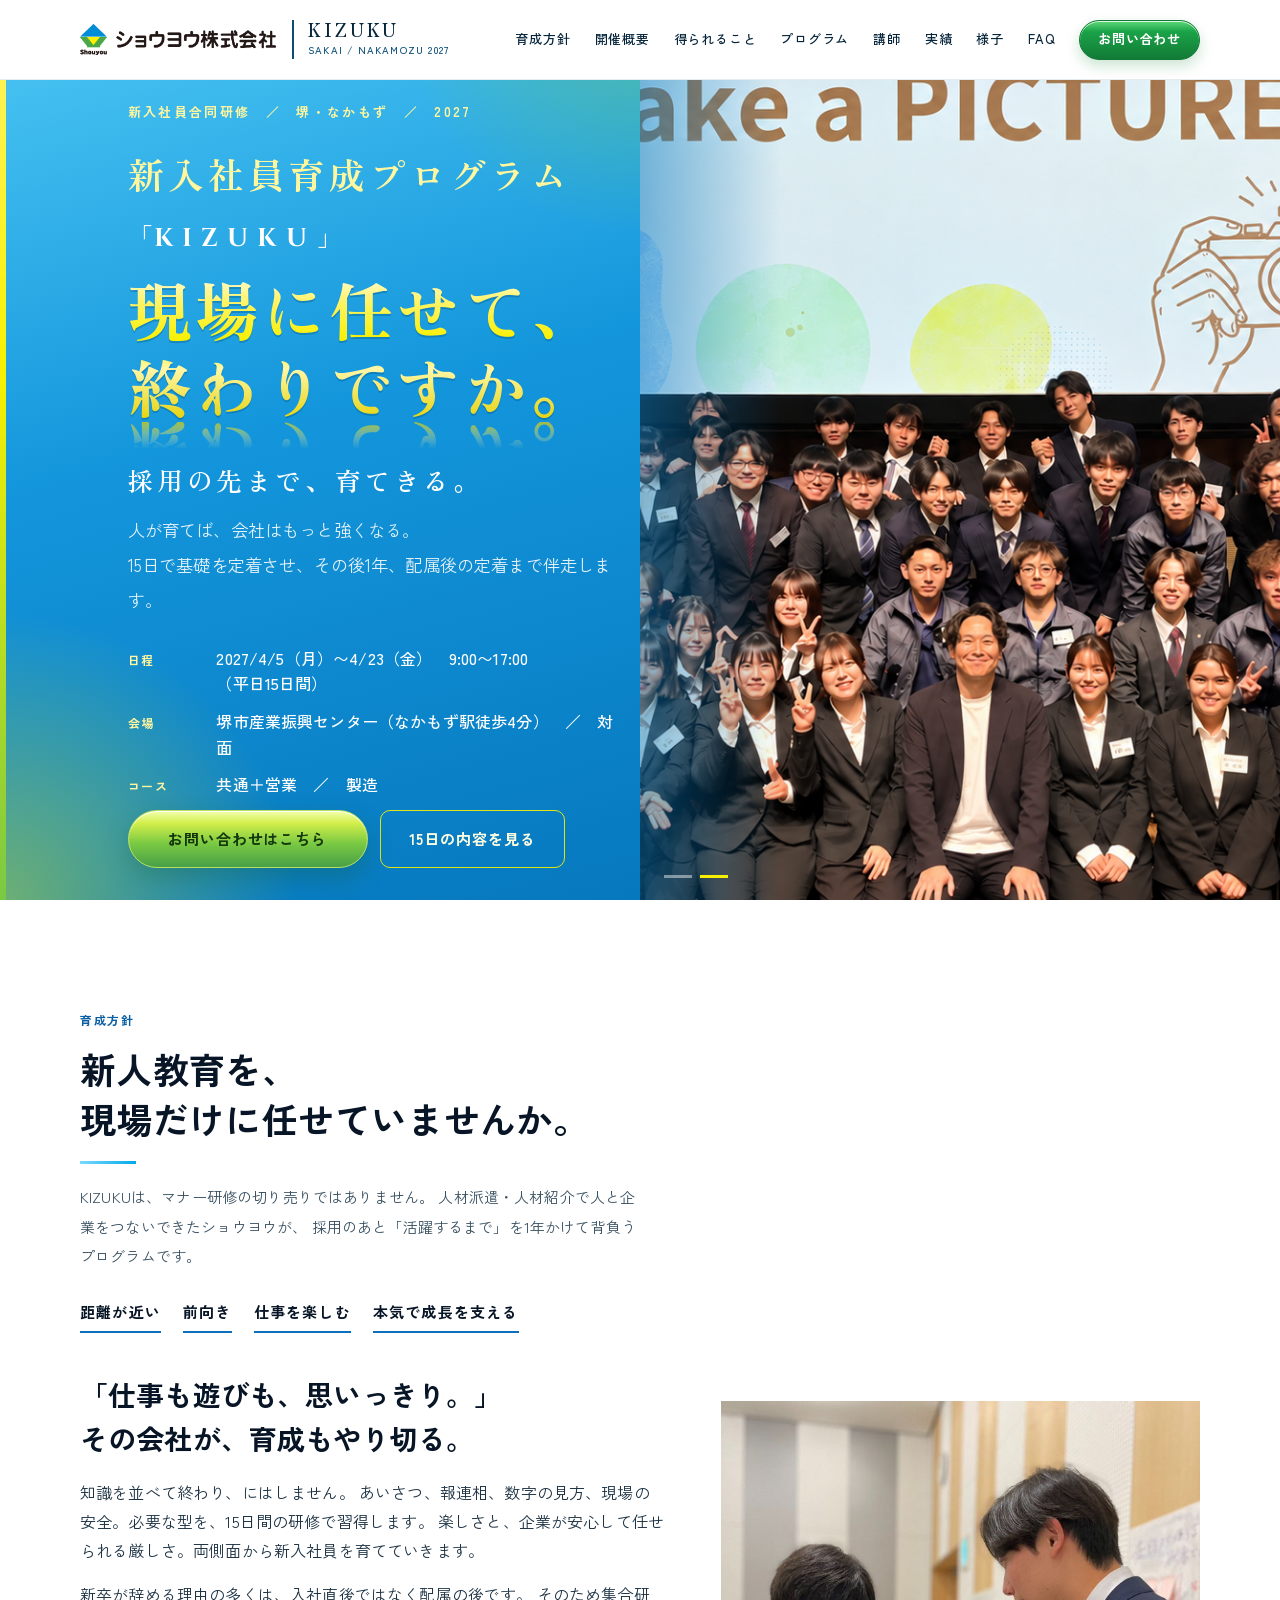
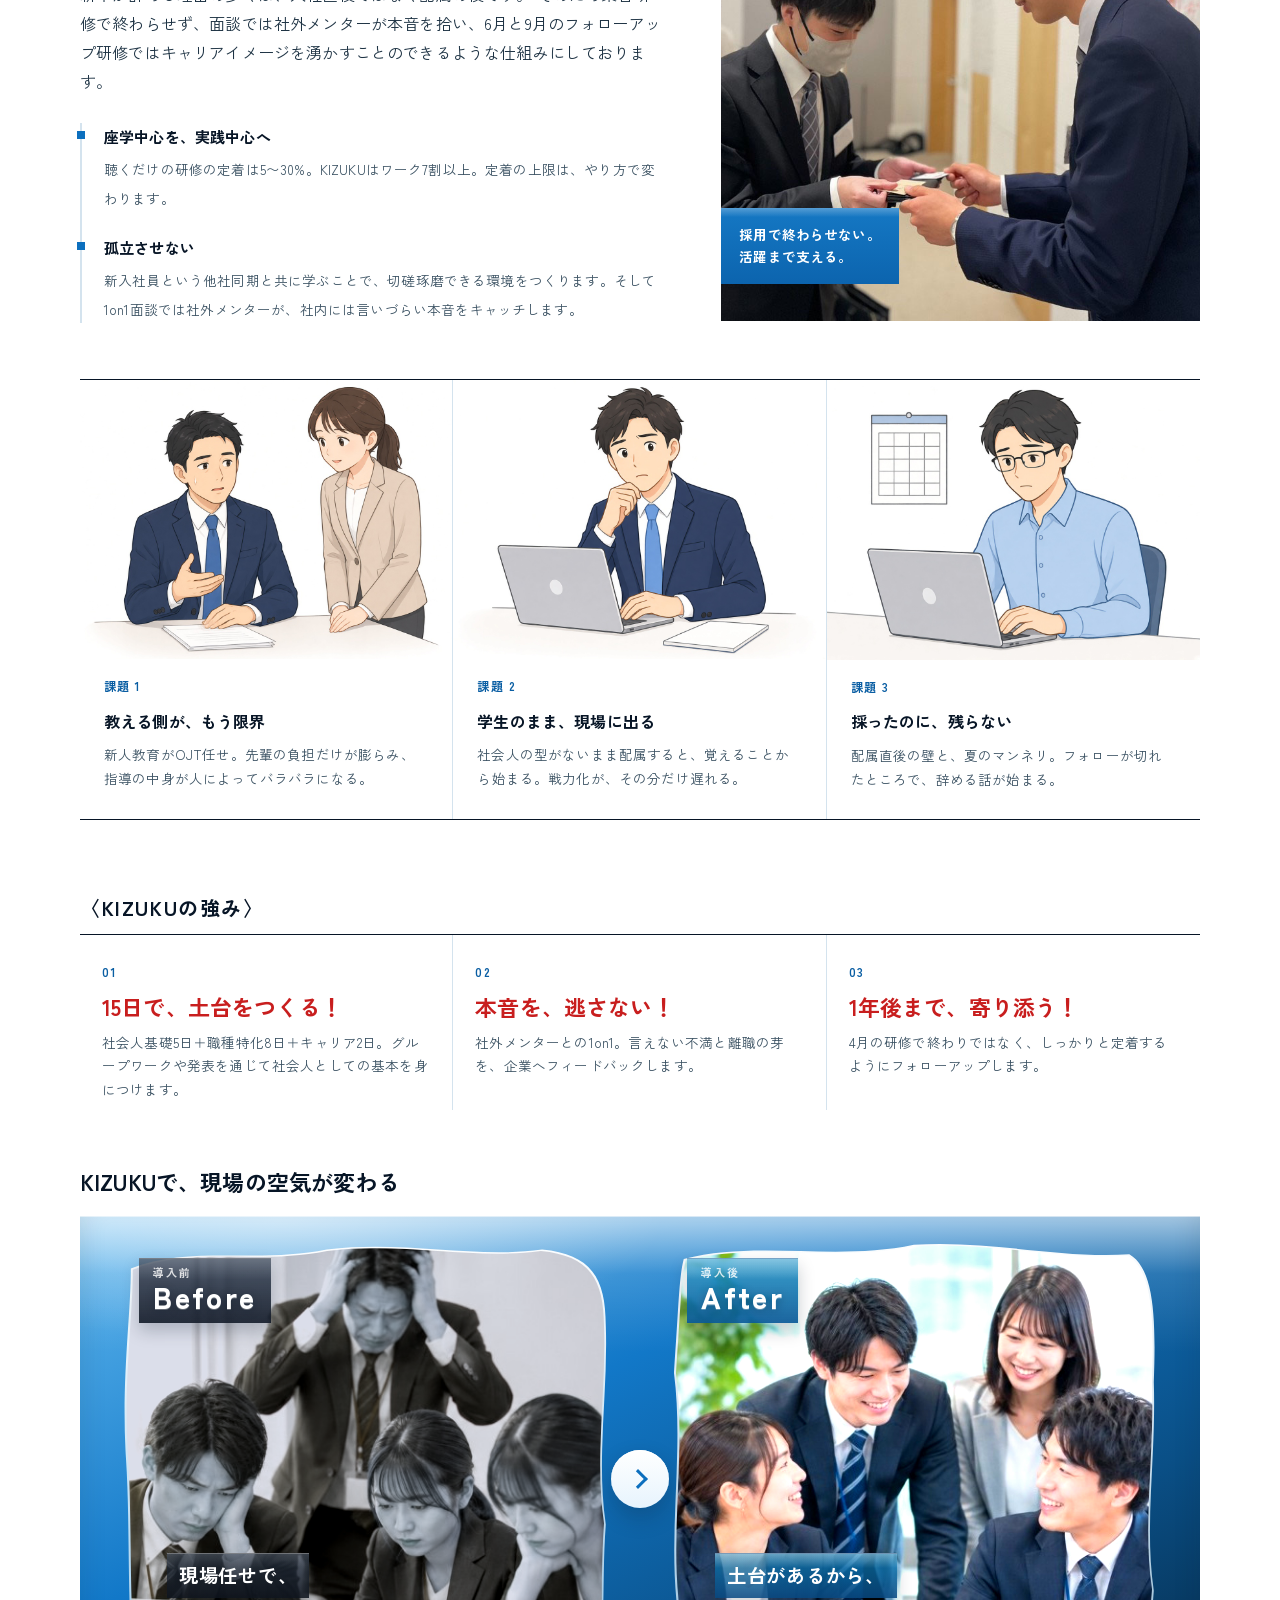
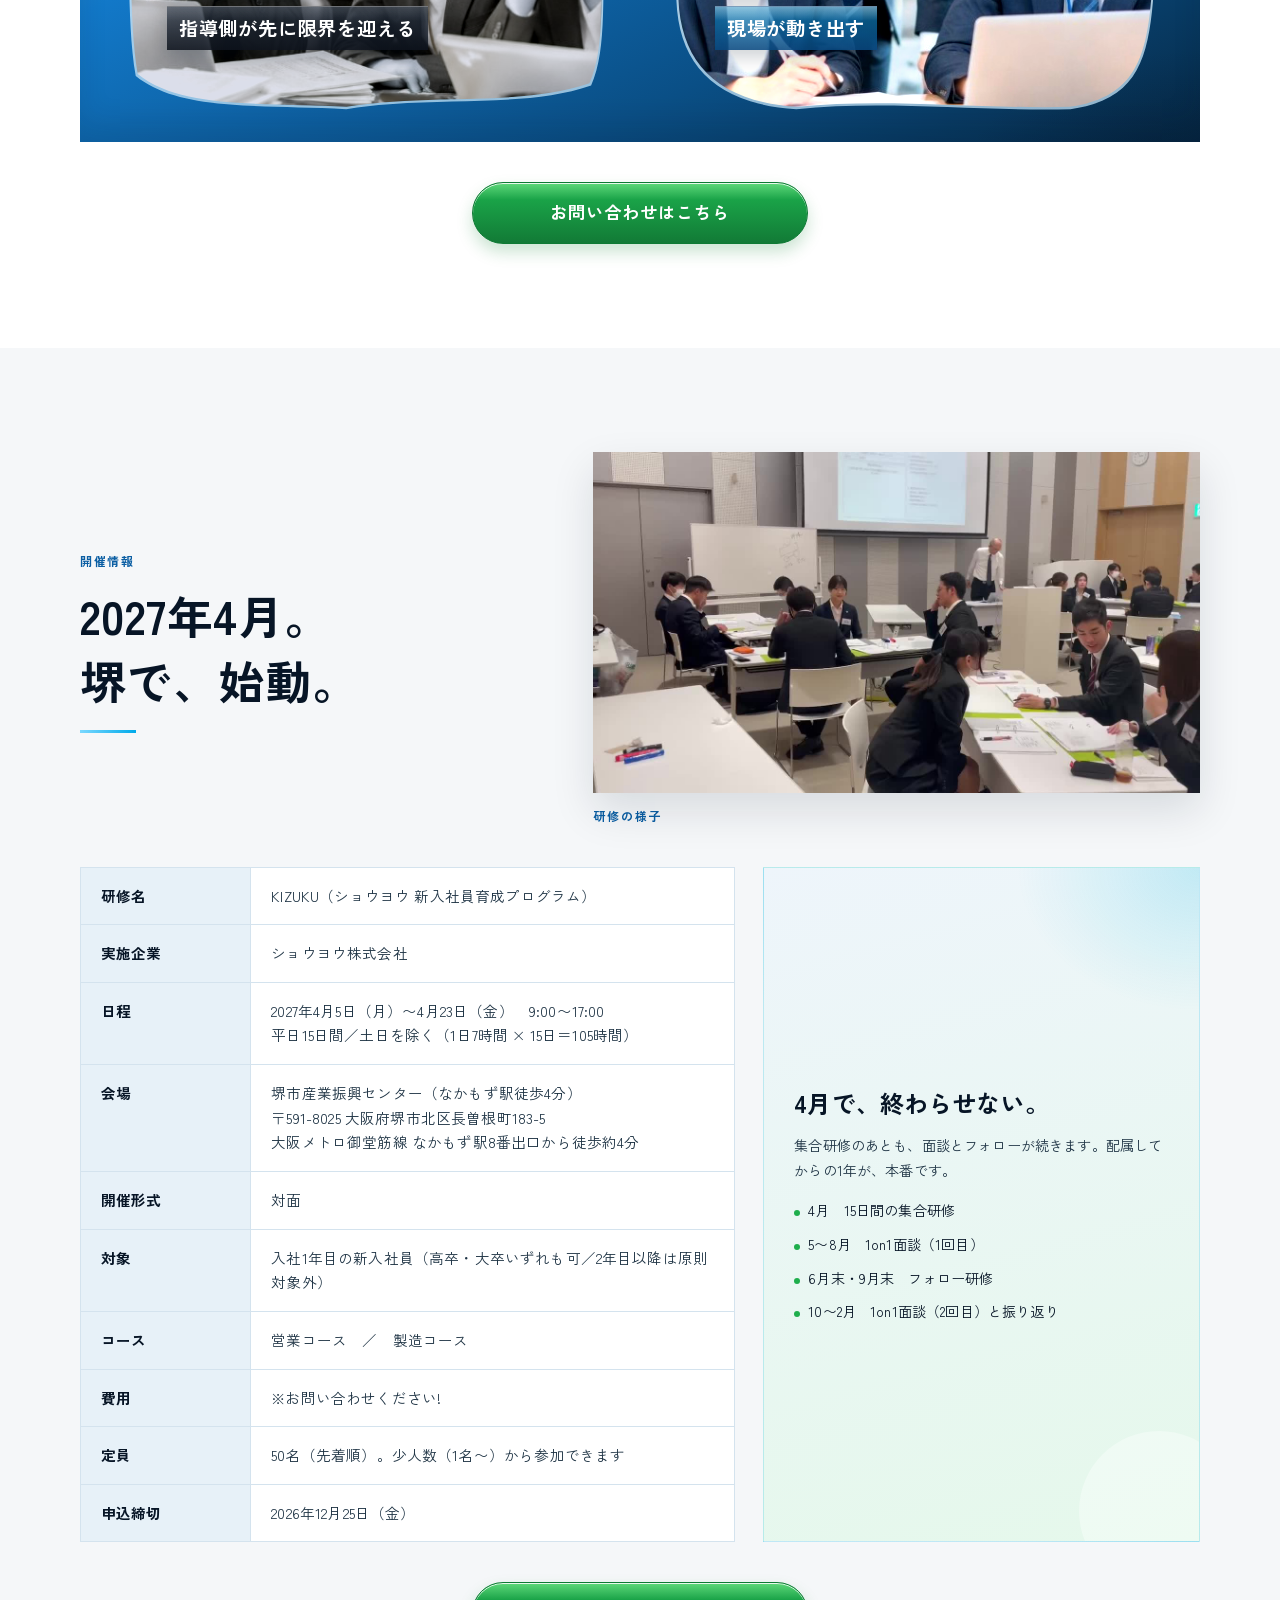
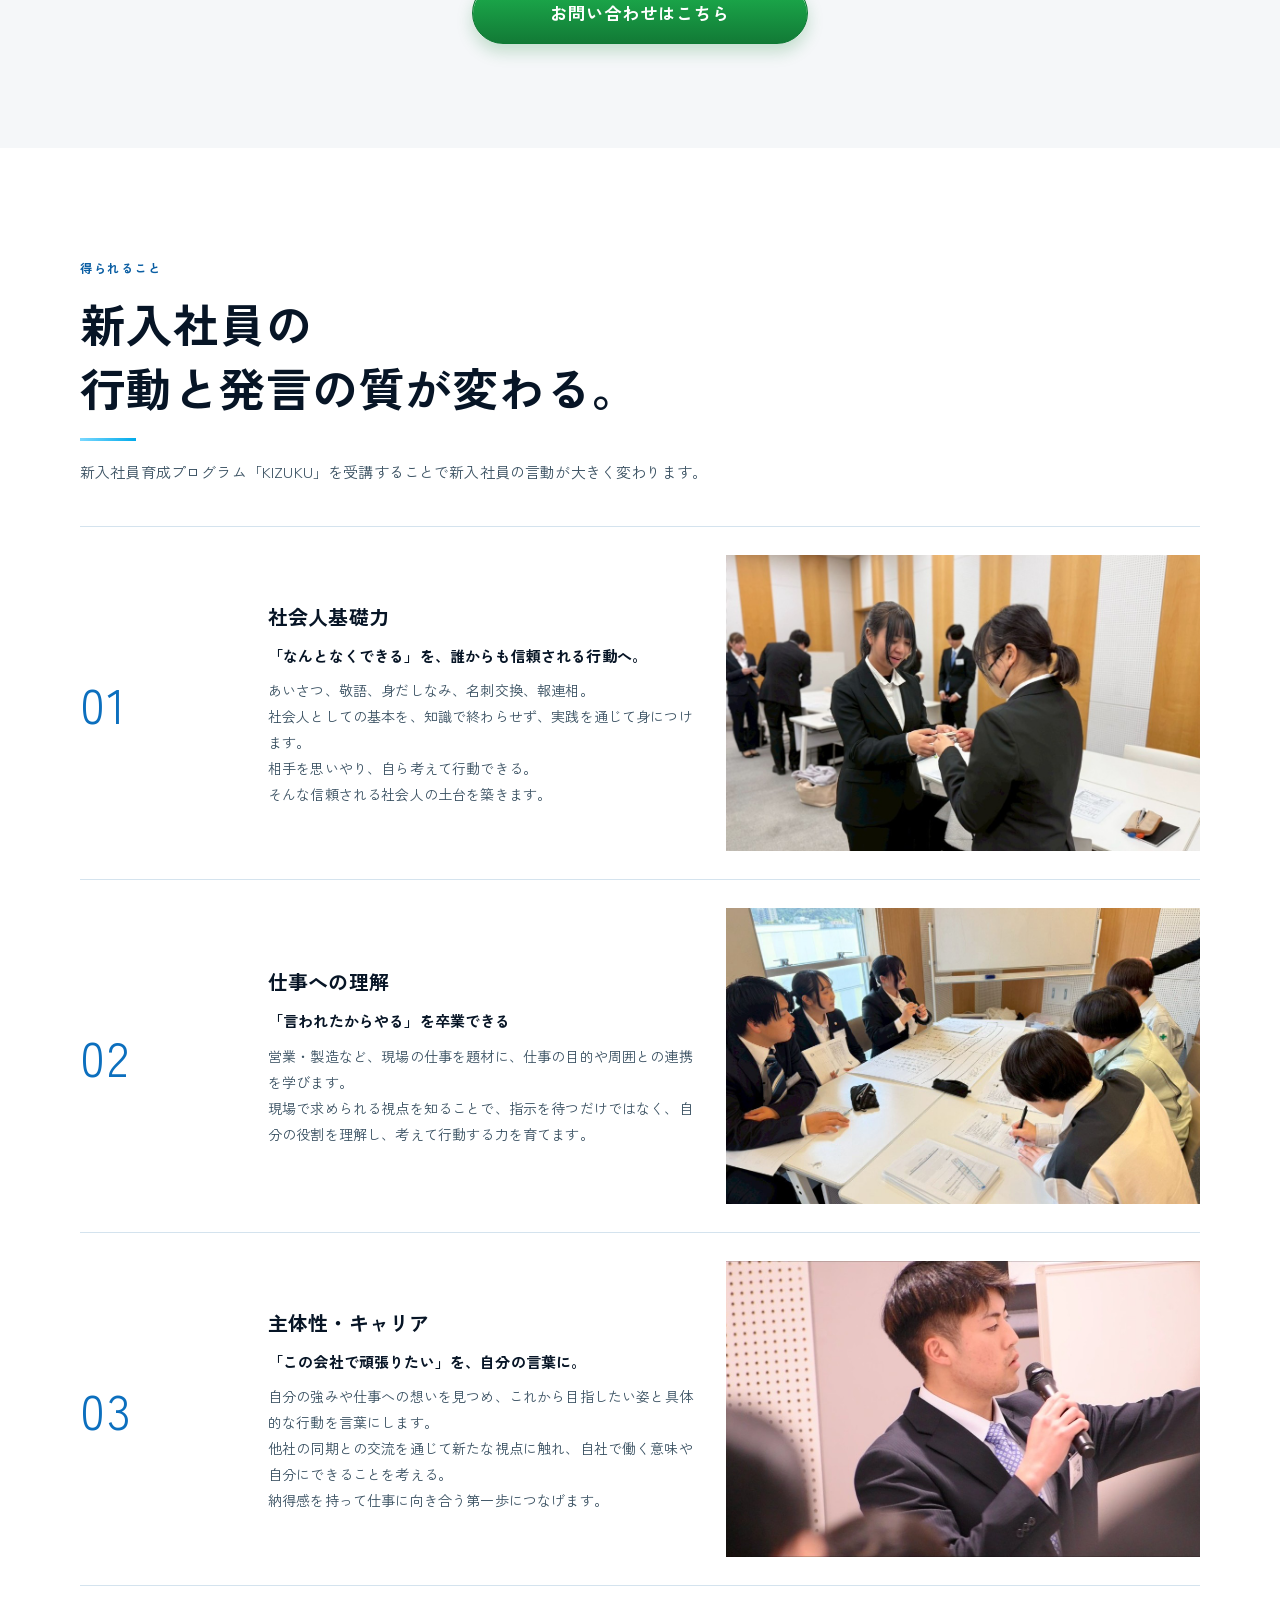
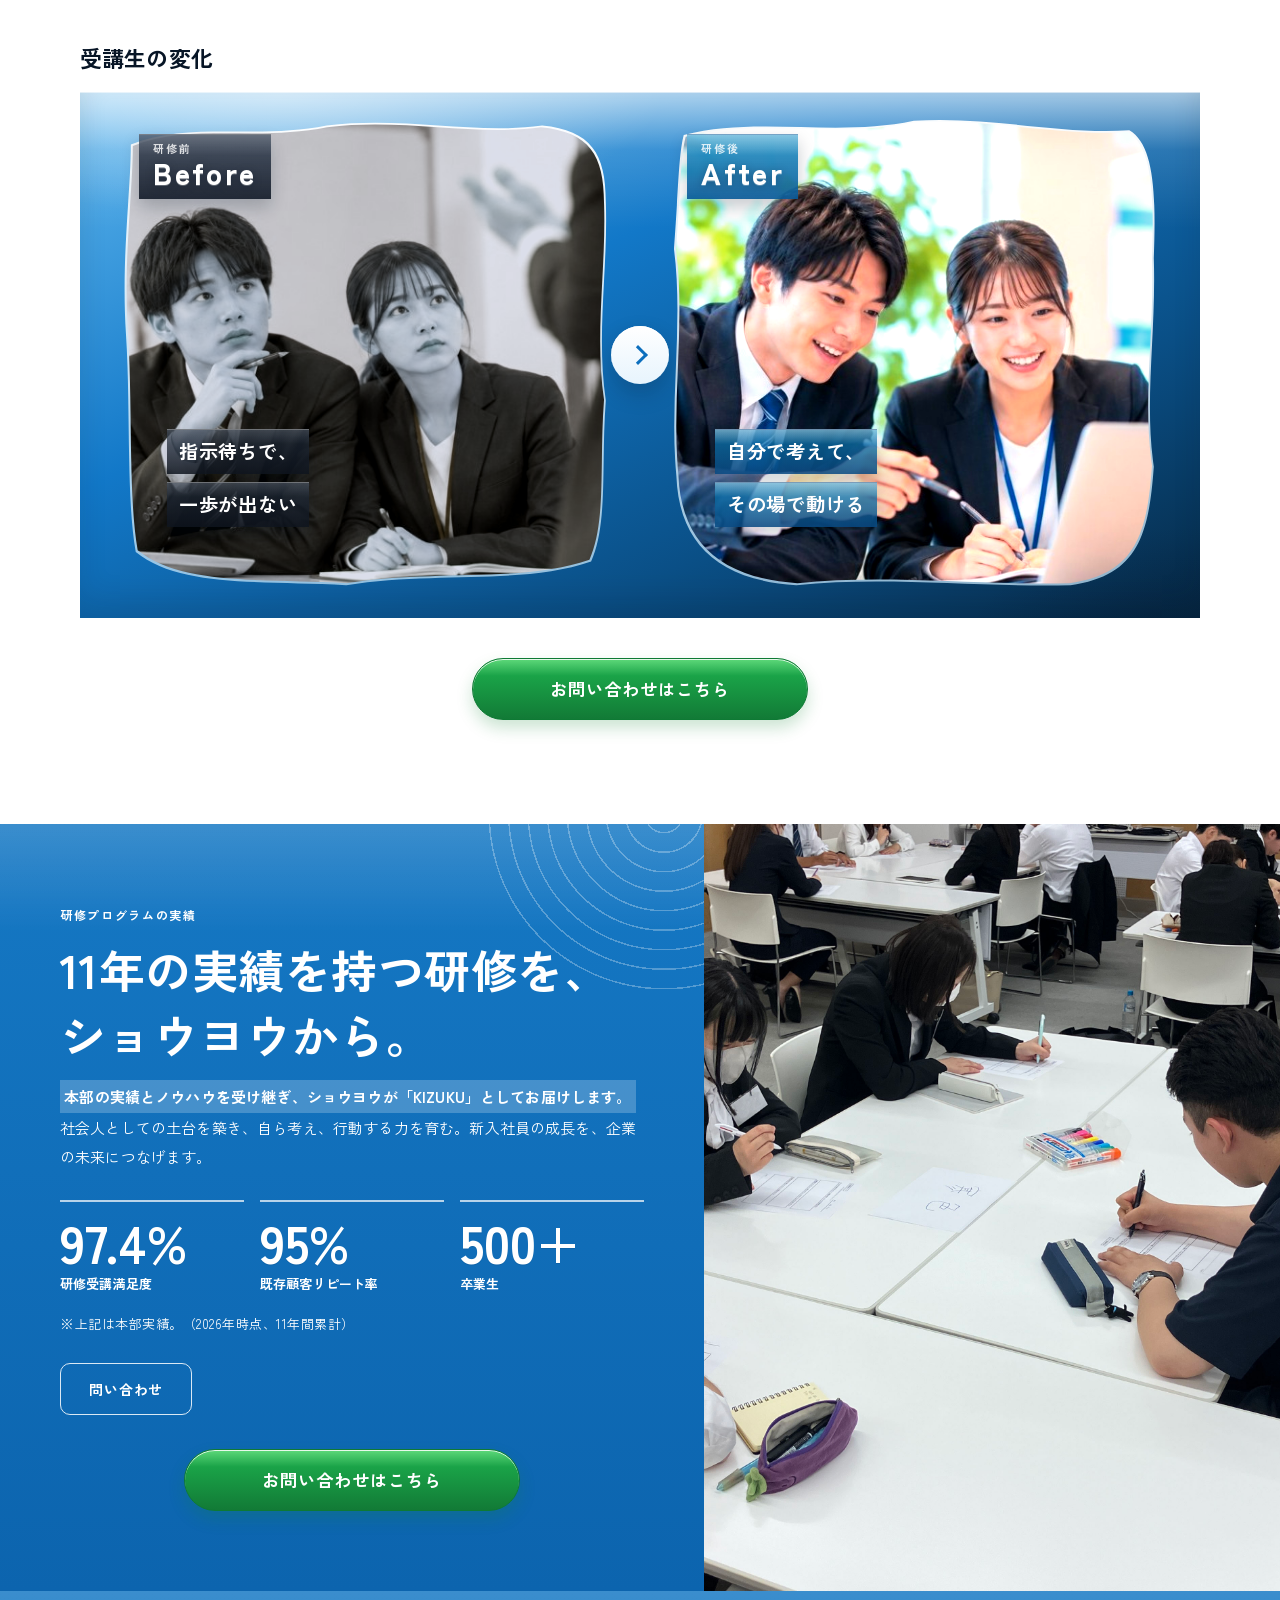
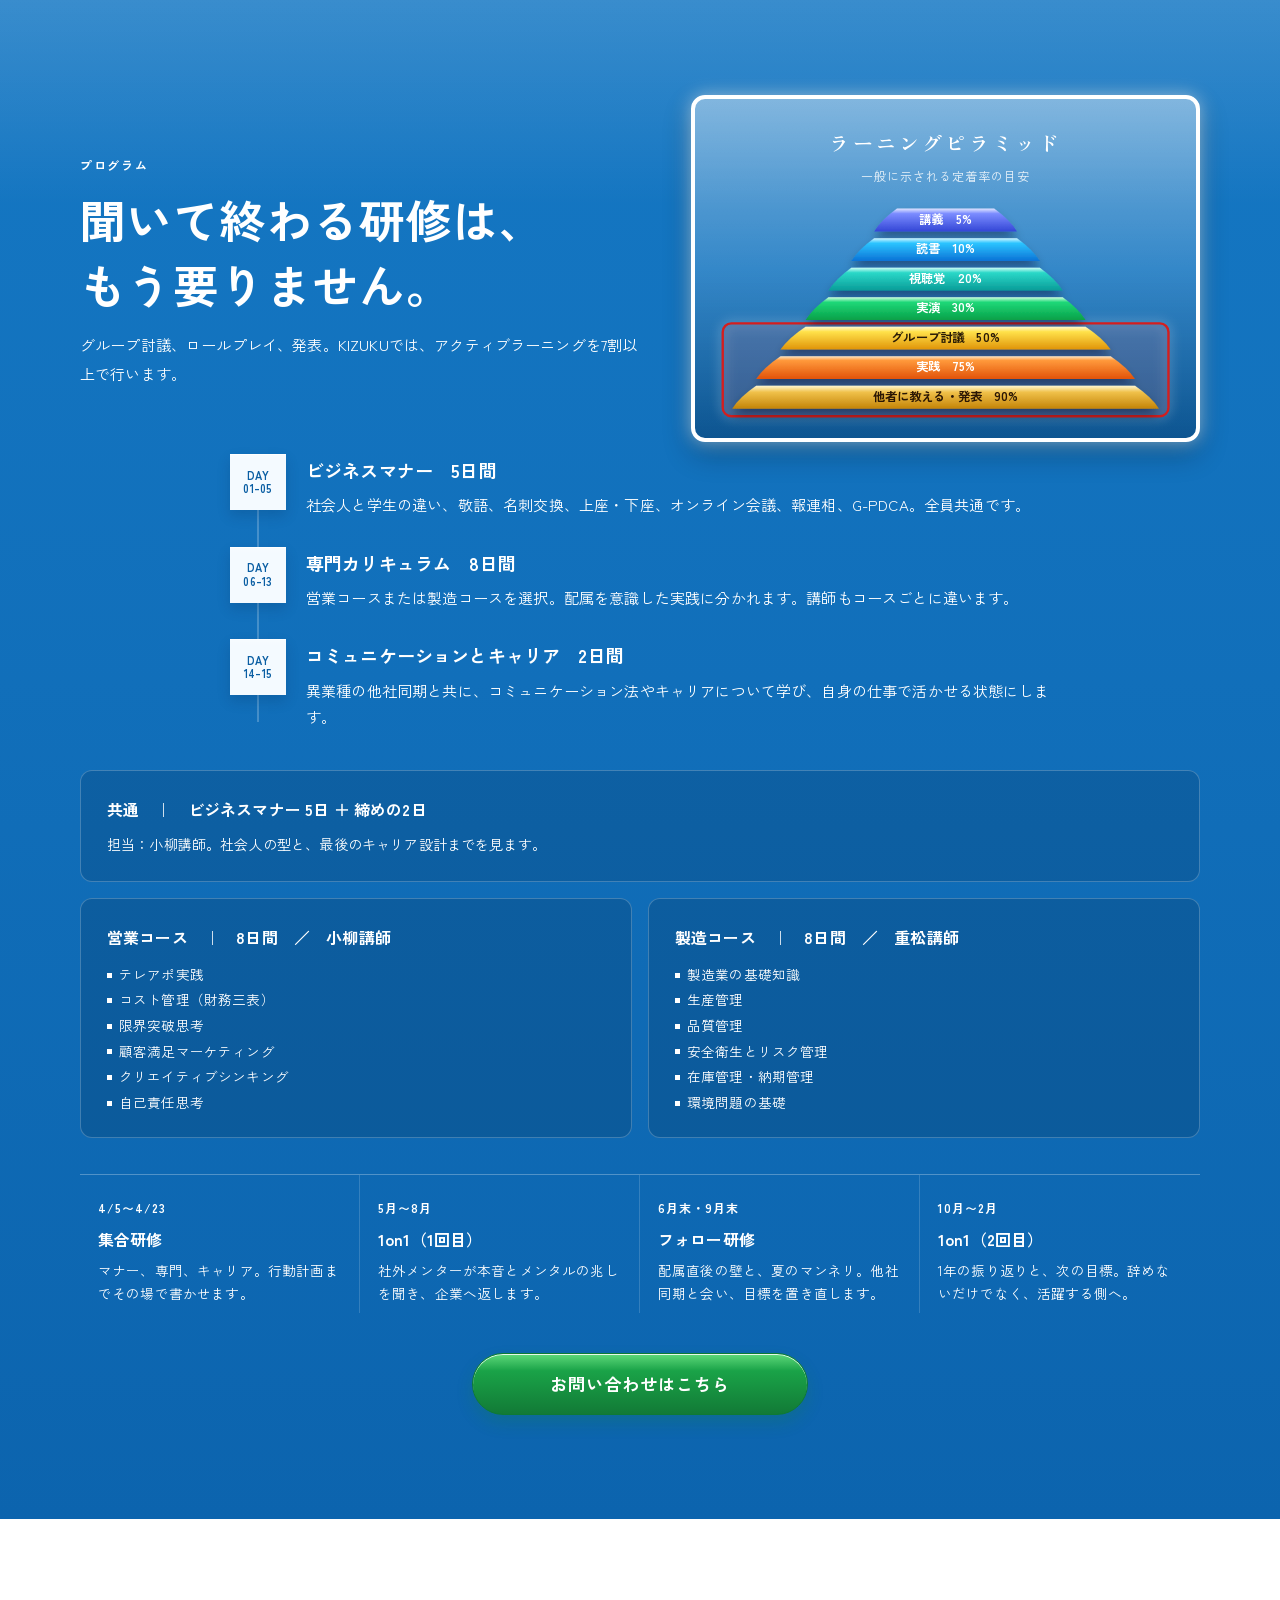
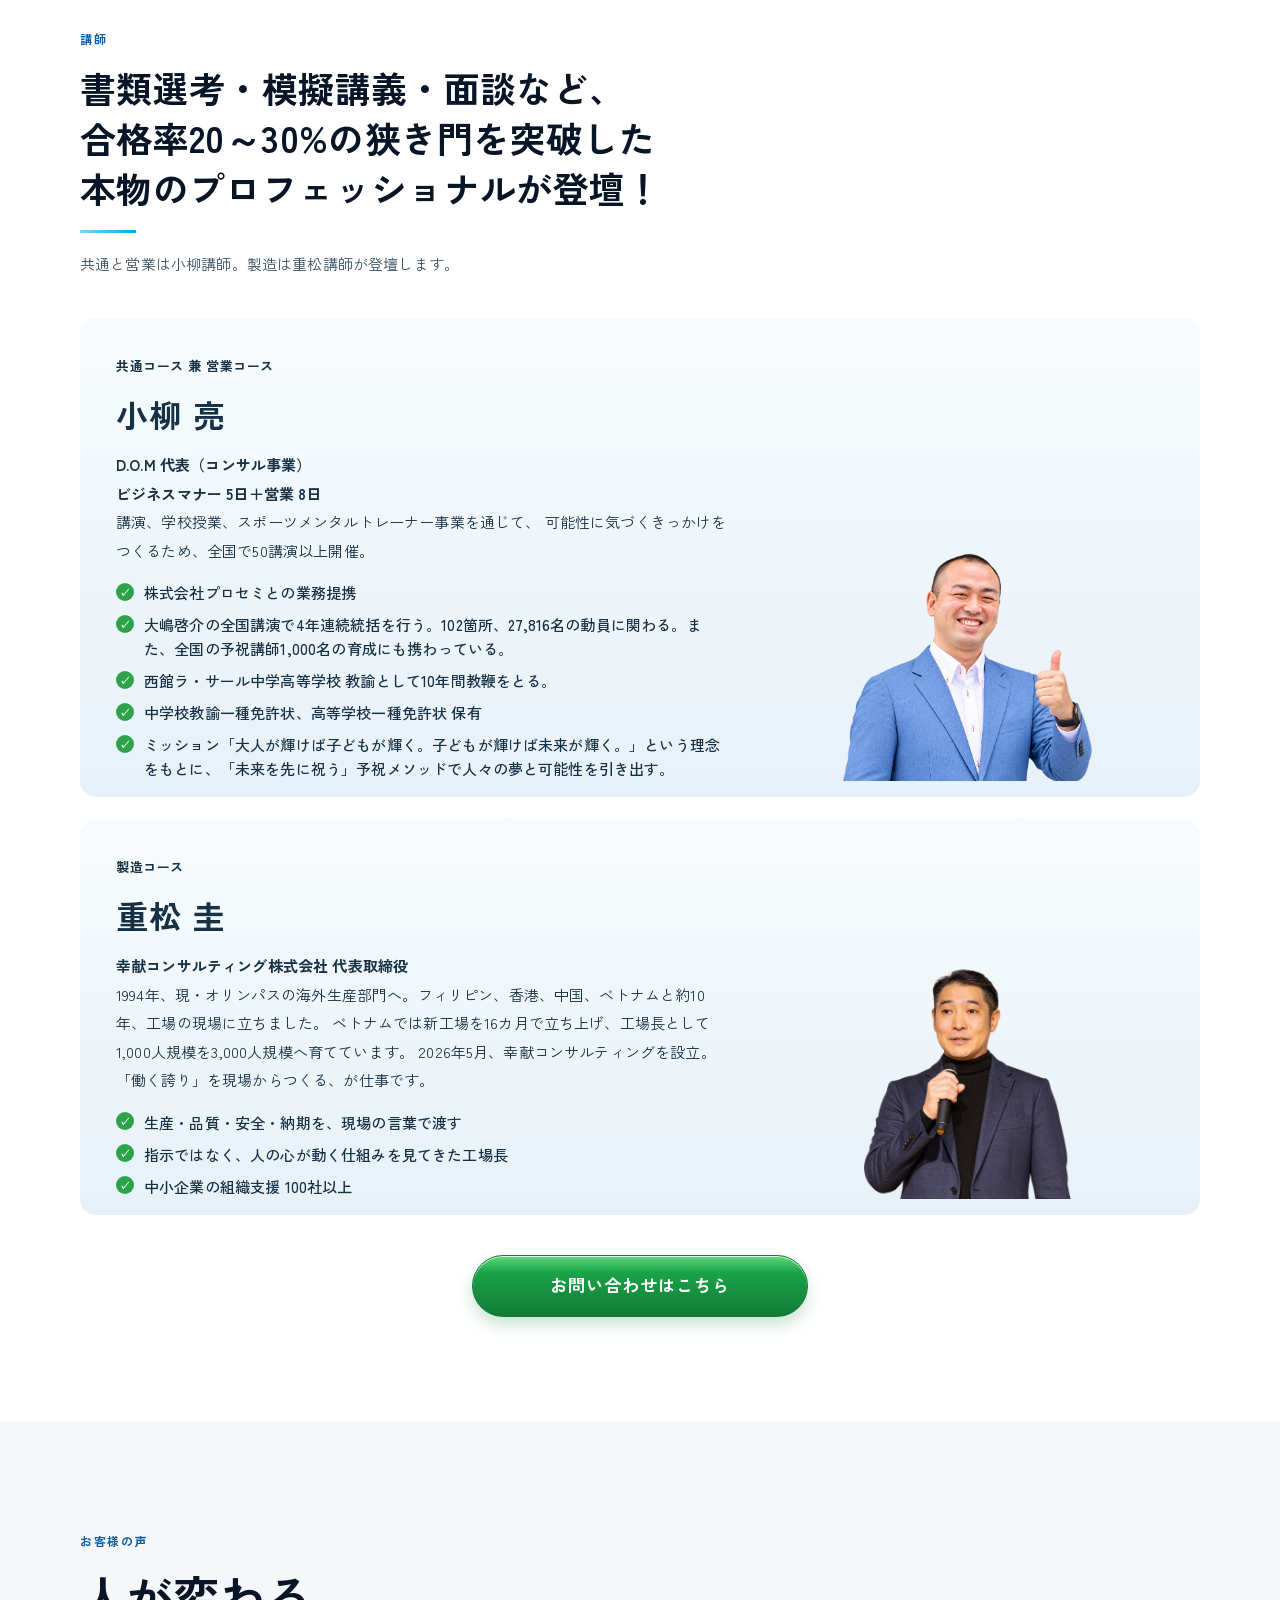
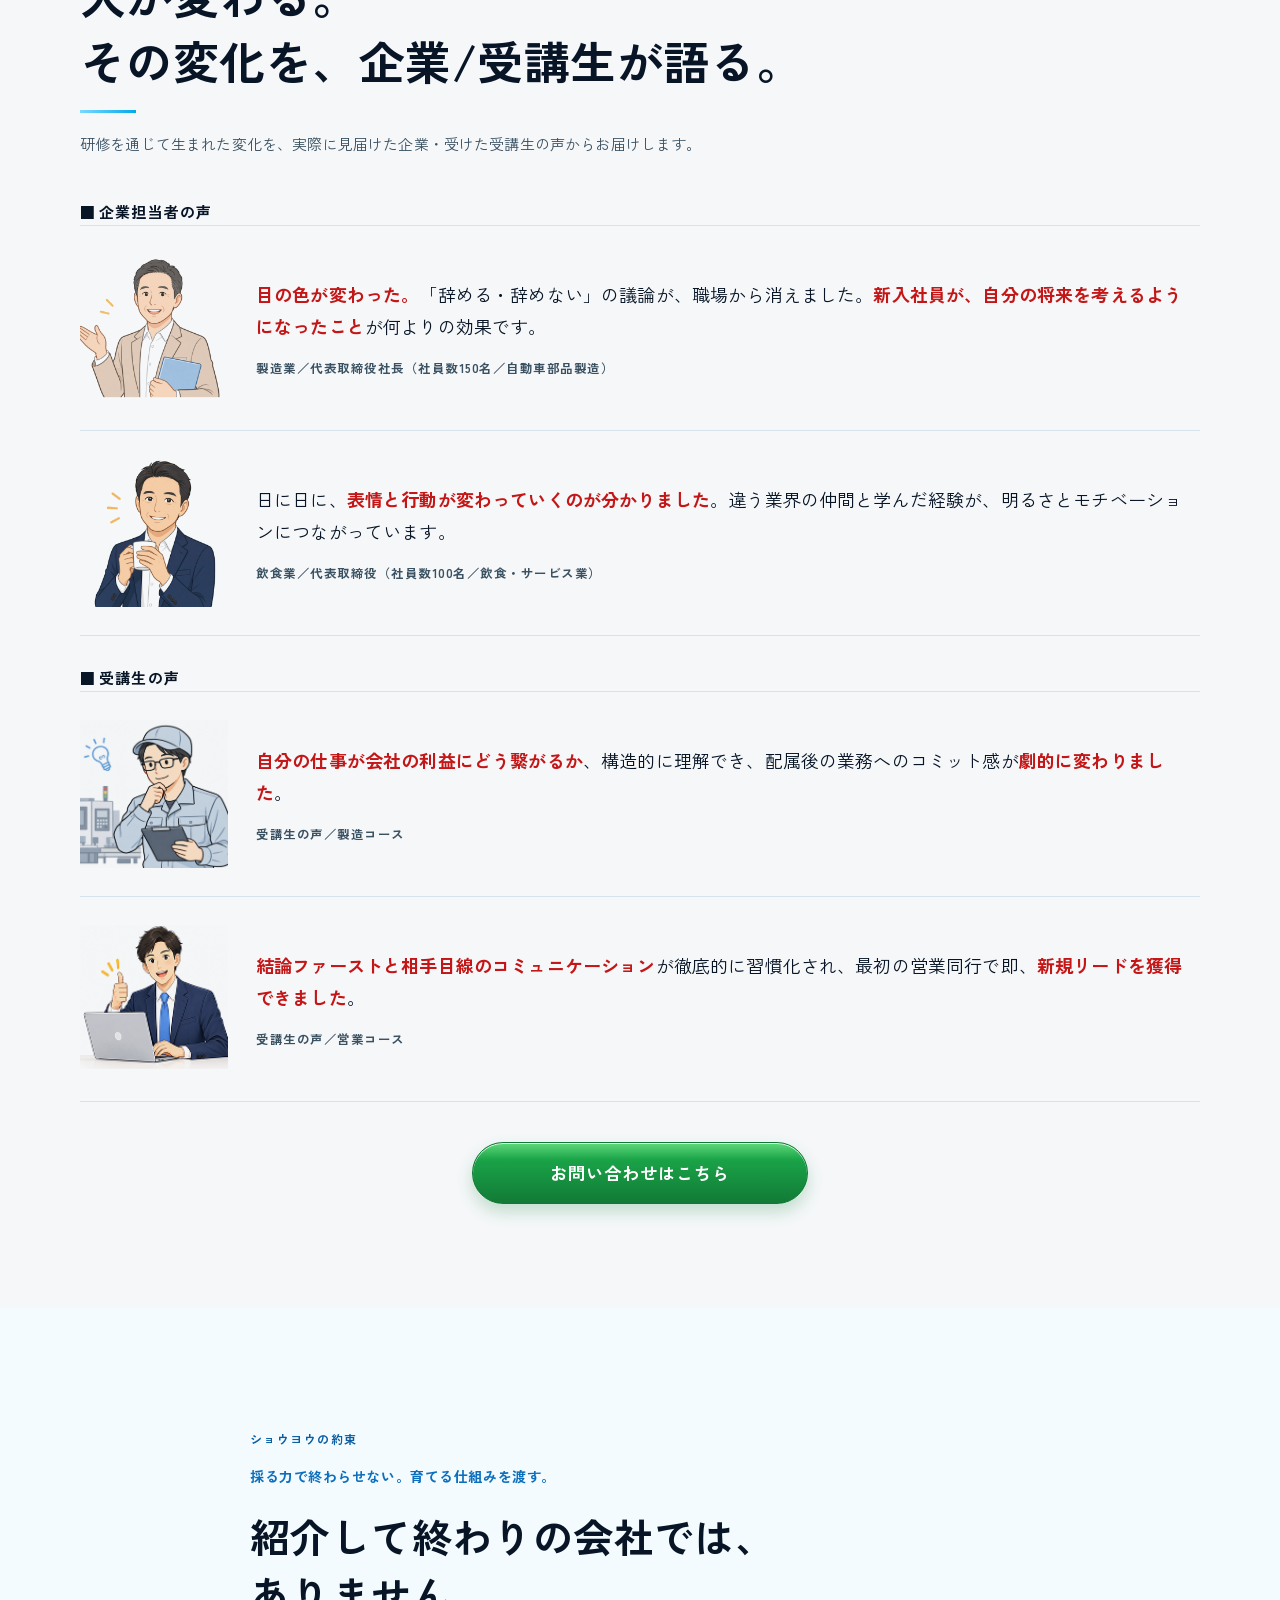
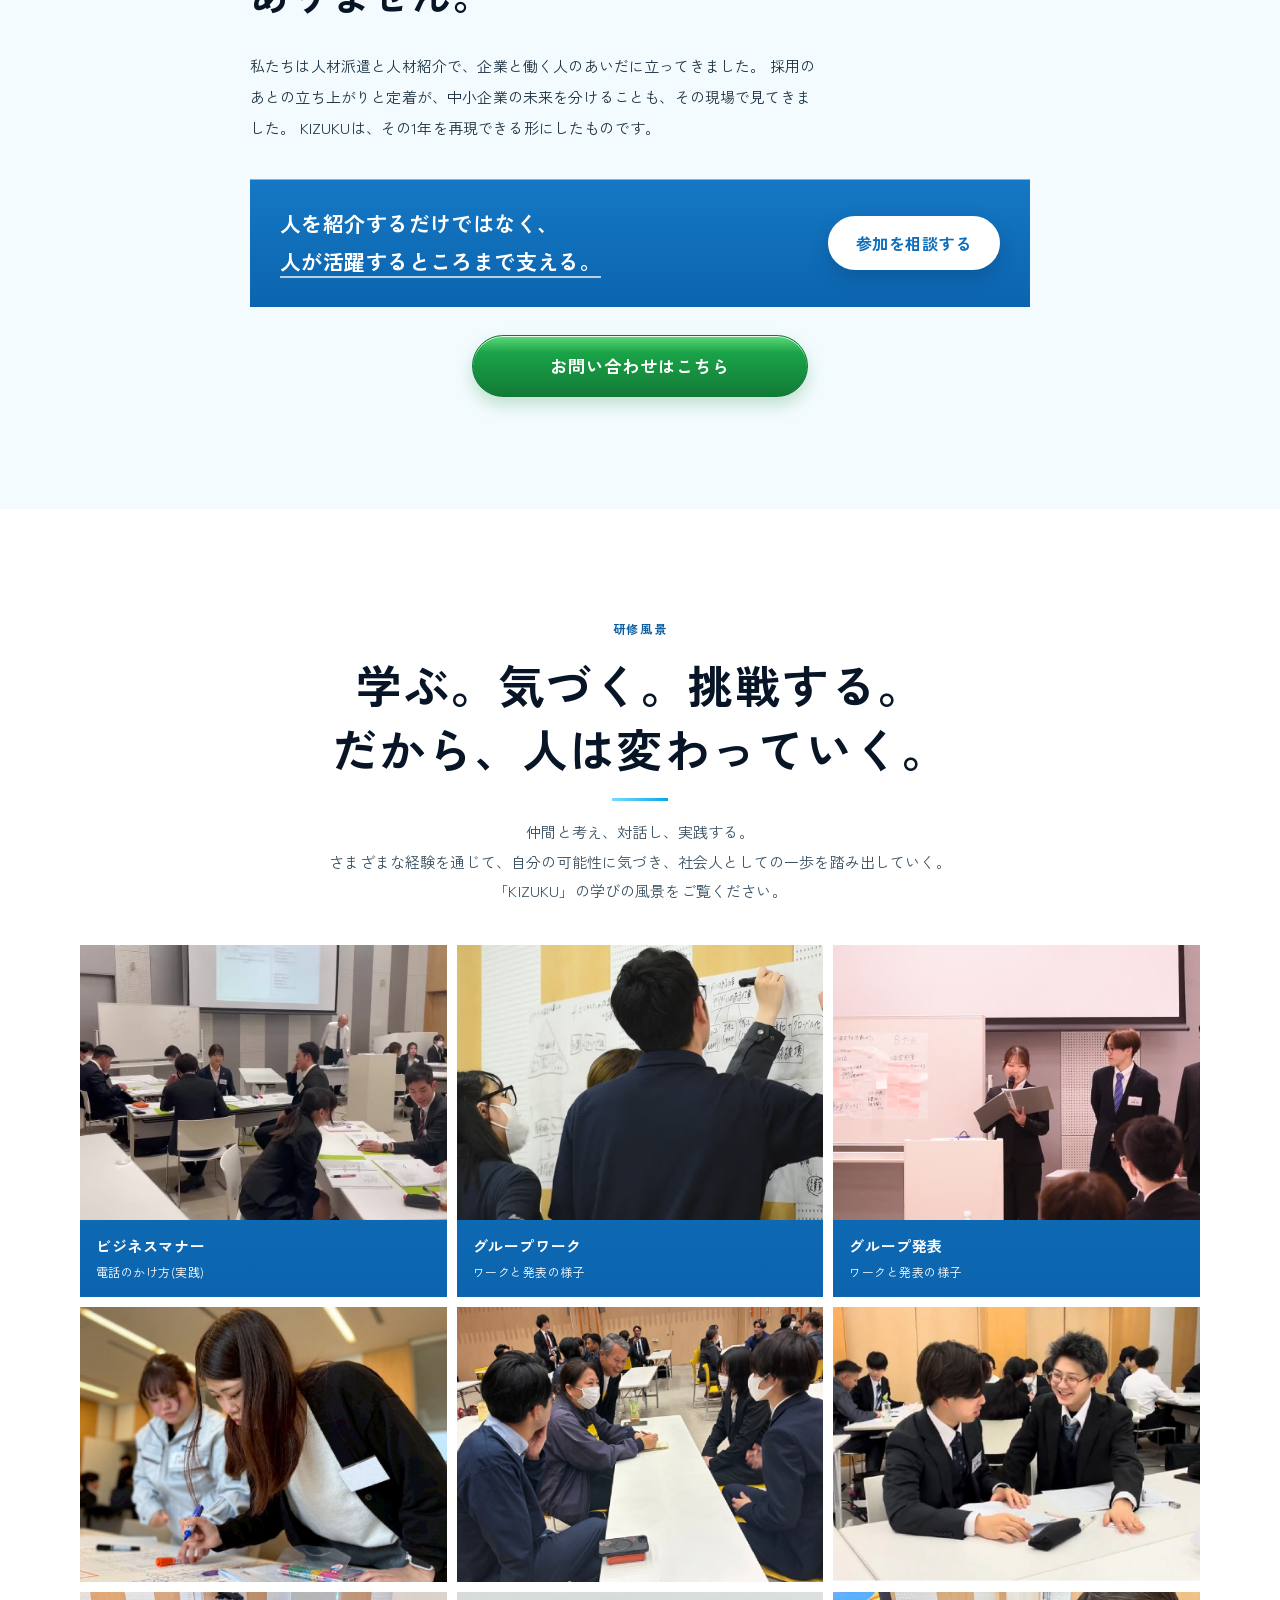
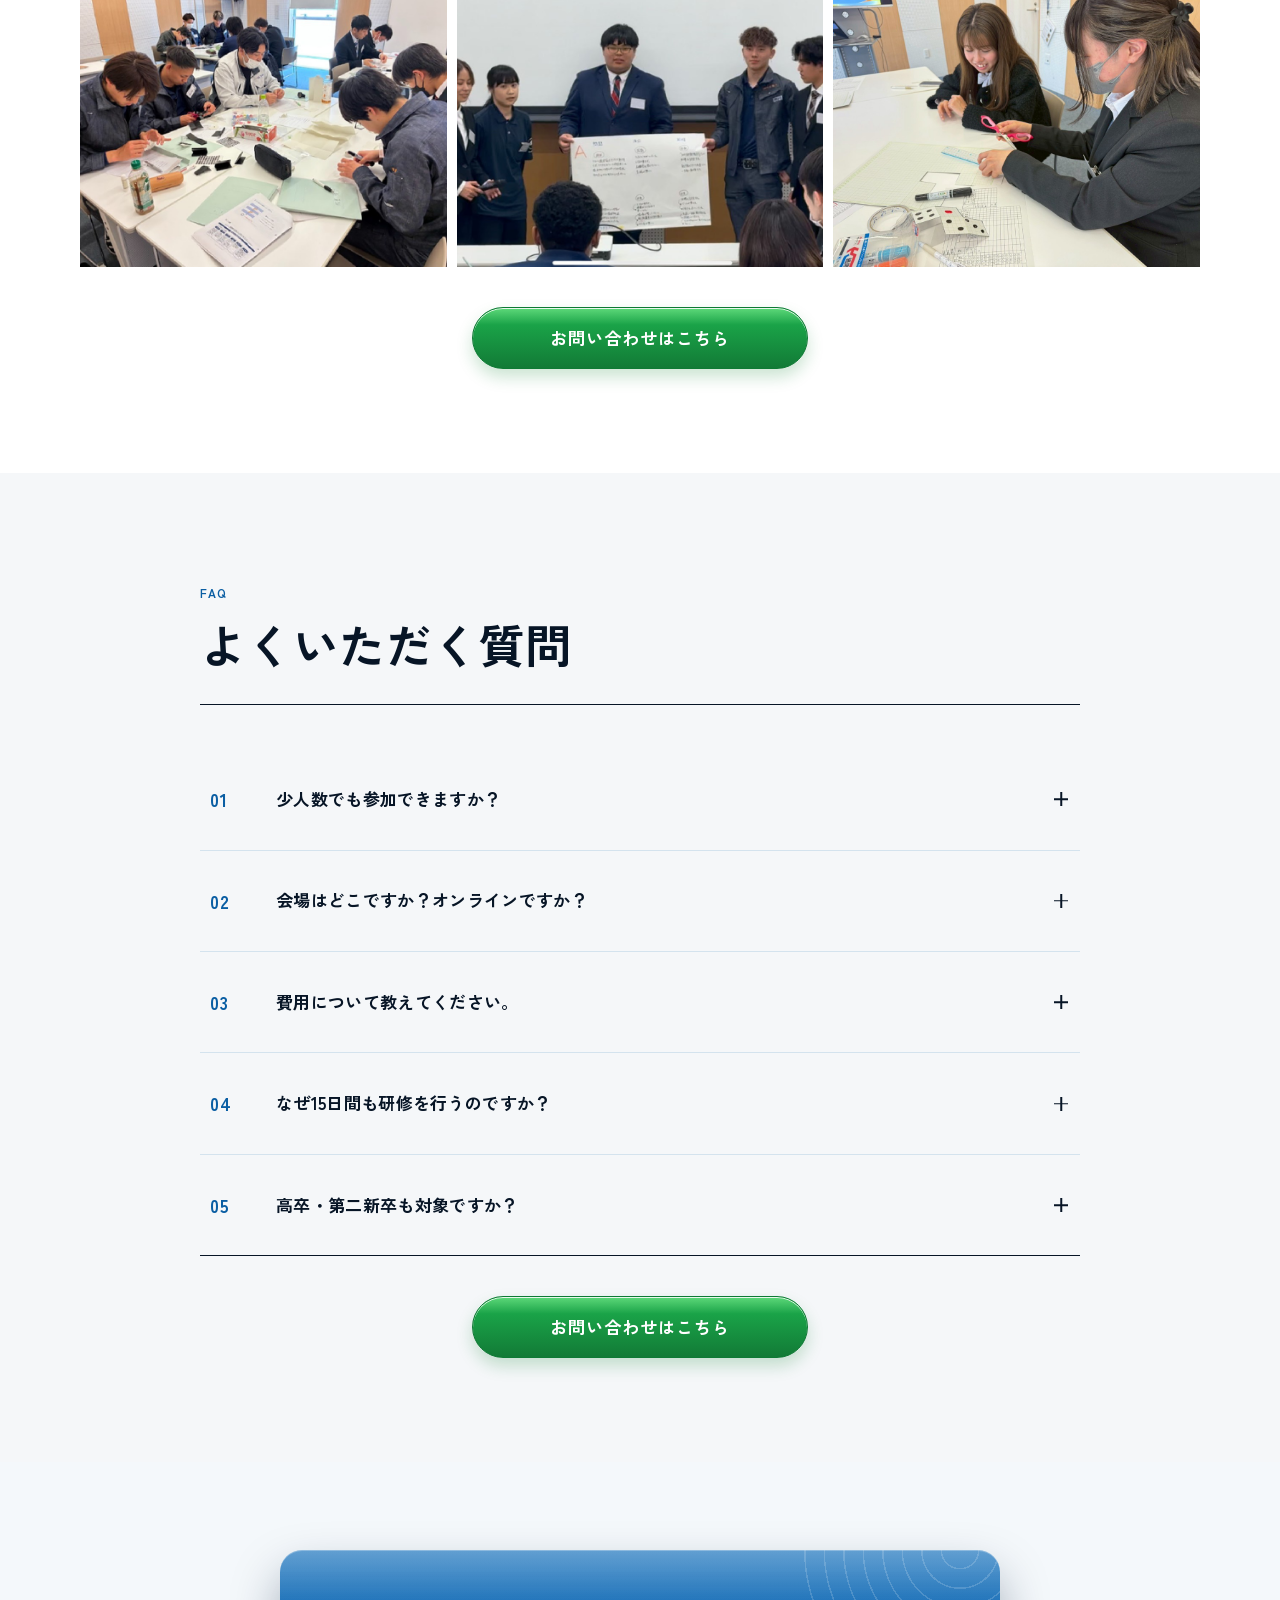
==== commit 120d4c3c: "Restore the first view from before the night video. Bring back the split hero and photo slideshow so" ====
--- a/index.html
+++ b/index.html
@@ -12,7 +12,7 @@
   <link rel="preconnect" href="https://fonts.googleapis.com">
   <link rel="preconnect" href="https://fonts.gstatic.com" crossorigin>
   <link href="https://fonts.googleapis.com/css2?family=Cinzel:wght@600;700&family=IBM+Plex+Sans+JP:wght@400;500;600;700&family=Zen+Kaku+Gothic+New:wght@500;700&family=Zen+Old+Mincho:wght@500;600;700;900&display=swap" rel="stylesheet">
-  <link rel="stylesheet" href="css/style.css?v=fvnight6">
+  <link rel="stylesheet" href="css/style.css?v=form5">
 </head>
 <body>
   <header class="header" id="header">
@@ -61,18 +61,15 @@
 
   <main id="top">
     <section class="hero" aria-label="ファーストビュー">
-      <div class="hero__media">
-        <video class="hero__video" autoplay muted loop playsinline poster="assets/video/tokyo-night.jpg?v=hq1">
-          <source src="assets/video/tokyo-night.mp4?v=hq1" type="video/mp4">
-        </video>
-      </div>
-      <div class="hero__shade" aria-hidden="true"></div>
       <div class="hero__pane fade">
         <p class="hero__mark"><span class="sp-ib">新入社員合同研修</span>　／　<span class="sp-ib">堺・なかもず</span>　／　<span class="sp-ib">2027</span></p>
         <p class="hero__program">新入社員育成プログラム</p>
         <p class="hero__brand">「<span>KIZUKU</span>」</p>
         <h1 class="hero__catch">
           <span class="hero__gold">現場に任せて、<br>終わりですか。</span>
+          <span class="hero__reflect" aria-hidden="true">
+            <span class="hero__gold hero__gold--mirror">終わりですか。</span>
+          </span>
         </h1>
         <p class="hero__sub"><span class="sp-ib">採用の先まで、</span><span class="sp-ib">育てきる。</span></p>
         <p class="hero__lead">
@@ -89,10 +86,17 @@
           <a class="btn btn--gold-ghost" href="#program">15日の内容を見る</a>
         </div>
       </div>
-      <a class="hero__scroll" href="#why">SCROLL</a>
-      <button class="hero__pause" type="button" aria-label="動画を一時停止" aria-pressed="false">
-        <span></span><span></span>
-      </button>
+      <div class="hero__shot">
+        <div class="hero__slides">
+          <img class="is-on" src="assets/gallery/hero-room.jpg" alt="研修会場でワークに取り組む新入社員" width="1200" height="900">
+          <img src="assets/gallery/hero-group.jpg" alt="研修の集合写真" width="1200" height="900">
+        </div>
+        <div class="hero__shot-veil" aria-hidden="true"></div>
+        <div class="hero__dots" role="tablist" aria-label="写真の切り替え">
+          <button class="hero__dot is-on" type="button" aria-label="研修会場"></button>
+          <button class="hero__dot" type="button" aria-label="集合写真"></button>
+        </div>
+      </div>
     </section>
 
     <section class="sec" id="why">
@@ -803,6 +807,6 @@
       <p class="footer__copy">© Shouyou Co., Ltd. / KIZUKU Sakai</p>
     </div>
   </footer>
-  <script src="js/main.js?v=fvnight6"></script>
+  <script src="js/main.js?v=form4"></script>
 </body>
 </html>
--- a/css/style.css
+++ b/css/style.css
@@ -49,41 +49,38 @@
 a{color:inherit;text-decoration:none}
 .wrap{width:min(100% - 72px,var(--max));margin-inline:auto}
 
-/* Header — full-bleed bar over the night hero */
+/* Header — white bar, curved arcs only in the open center */
 .header{
   position:fixed;inset:0 0 auto;z-index:50;height:var(--header);
-  background:linear-gradient(180deg, rgba(0,0,0,.42) 0%, rgba(0,0,0,0) 100%);
-  border-bottom:0;
+  background:#fff;
+  border-bottom:1px solid #e6ebf0;
   box-shadow:none;
   overflow:hidden;
 }
 .header.is-on{
-  background:rgba(8,10,14,.9);
-  border-bottom:1px solid rgba(255,255,255,.08);
-  box-shadow:0 10px 24px rgba(0,0,0,.28);
-  backdrop-filter:blur(10px);
-}
-.header > .wrap{width:100%;max-width:none;padding:0 36px}
+  border-bottom-color:#e6ebf0;
+  box-shadow:0 8px 20px rgba(16,40,70,.06);
+}
 .header__in{
   position:relative;z-index:1;
   height:100%;display:flex;align-items:center;justify-content:space-between;gap:20px;
 }
 .logo{display:flex;align-items:center;gap:16px;min-width:0}
-.logo img{width:168px;height:auto;background:#fff;padding:5px 8px;border-radius:2px}
+.logo img{width:196px;height:auto;background:transparent;padding:0}
 .logo__k{
   display:flex;flex-direction:column;gap:2px;
-  padding-left:14px;border-left:1px solid rgba(255,255,255,.45);
+  padding-left:14px;border-left:2px solid #0b4f78;
 }
 .logo__k b{
-  font-family:var(--mincho);font-size:18px;letter-spacing:.16em;color:#fff;line-height:1.1;font-weight:600;
-}
-.logo__k span{font-size:10px;letter-spacing:.12em;color:rgba(255,255,255,.78);font-weight:500}
+  font-family:var(--mincho);font-size:18px;letter-spacing:.16em;color:#07263c;line-height:1.1;font-weight:600;
+}
+.logo__k span{font-size:10px;letter-spacing:.12em;color:#0b4f78;font-weight:500}
 .nav{display:flex;align-items:center;gap:0}
 .nav a{
   position:relative;
   font-family:var(--nav-font);
   font-size:13px;font-weight:500;
-  color:#fff;letter-spacing:.06em;
+  color:#07263c;letter-spacing:.06em;
   padding:8px 12px;line-height:1.3;
   animation:nav-in .45s var(--ease) both;
 }
@@ -99,7 +96,7 @@
 .nav a:not(.nav__cta)::after{
   content:"";
   position:absolute;left:12px;right:12px;bottom:2px;height:2px;
-  background:rgba(255,255,255,.85);
+  background:#0b4f78;
   transform:scaleX(0);
   transform-origin:left center;
   transition:transform .22s var(--ease);
@@ -107,18 +104,22 @@
 .nav a:not(.nav__cta):hover::after,
 .nav a:not(.nav__cta):focus-visible::after{transform:scaleX(1)}
 .nav a.nav__cta{
-  display:inline-flex;align-items:center;justify-content:center;gap:10px;
-  min-height:42px;margin-left:16px;padding:0 18px;
+  display:inline-flex;align-items:center;justify-content:center;
+  min-height:40px;margin-left:12px;padding:0 18px;
   color:#fff!important;
-  font-weight:600;font-size:13px;letter-spacing:.08em;
-  border:0;border-radius:2px;
-  background:#c4151c;
-  box-shadow:none;
-  animation:nav-in .45s var(--ease) .36s both;
-  transition:transform .2s var(--ease), background .2s var(--ease);
-}
-.nav a.nav__cta::after{content:"→";font-weight:500}
-.nav a.nav__cta:hover{transform:translateY(-1px);background:#a51218}
+  font-weight:600;font-size:13px;letter-spacing:.06em;
+  border:1px solid #0e7a34;
+  border-radius:999px;
+  background-image:
+    linear-gradient(105deg, transparent 40%, rgba(255,255,255,.62) 50%, transparent 60%),
+    linear-gradient(180deg, #5ed97a 0%, #1aa348 28%, #127a36 100%);
+  background-size:220% 100%, 100% 100%;
+  background-position:130% 0, 0 0;
+  box-shadow:inset 0 1px 0 rgba(255,255,255,.8), 0 6px 14px rgba(16,130,50,.22);
+  animation:nav-in .45s var(--ease) .36s both, gloss-pass 3.2s ease-in-out .6s infinite;
+  transition:transform .2s var(--ease), filter .2s var(--ease);
+}
+.nav a.nav__cta:hover{transform:translateY(-2px);filter:saturate(1.08) brightness(1.03)}
 @keyframes nav-in{
   from{opacity:0;translate:0 -10px}
   to{opacity:1;translate:0 0}
@@ -179,132 +180,154 @@
 .btn--gold-ghost:hover{background:rgba(248,240,0,.16);color:#fff}
 .btn--wide{min-width:240px}
 
-/* ========== HERO — full-bleed night video ========== */
+/* ========== HERO — corporate blue / yellow-green / yellow ========== */
 .hero{
   position:relative;
   height:100vh;height:100dvh;
-  max-height:100dvh;
-  display:flex;align-items:center;
-  background:#07090d;
-  color:#fff;
+  min-height:100vh;min-height:100dvh;
+  display:grid;
+  grid-template-columns:minmax(460px, 50%) 1fr;
+  background:#e7f6ff;
+  color:#08324c;
   overflow:hidden;
-}
-.hero__media,
-.hero__shade{position:absolute;inset:0}
-.hero__media{z-index:0}
-.hero__video{
-  width:100%;height:100%;
-  object-fit:cover;object-position:center center;
-  display:block;
-}
-.hero__shade{
-  z-index:1;pointer-events:none;
-  background:
-    linear-gradient(90deg, rgba(0,0,0,.62) 0%, rgba(0,0,0,.34) 38%, rgba(0,0,0,.12) 68%, rgba(0,0,0,.28) 100%),
-    linear-gradient(180deg, rgba(0,0,0,.5) 0%, rgba(0,0,0,.08) 24%, rgba(0,0,0,.05) 62%, rgba(0,0,0,.55) 100%);
 }
 .hero__pane{
   position:relative;z-index:2;
-  box-sizing:border-box;
-  display:flex;flex-direction:column;justify-content:center;gap:14px;
-  width:50%;max-width:100%;
-  padding:calc(var(--header) + 24px) 2vw 88px 4.5vw;
-  background:none;
+  display:flex;flex-direction:column;justify-content:space-between;
+  height:100%;
+  padding:calc(var(--header) + 20px) 16px 32px calc(52px + 2cm);
+  background:
+    radial-gradient(80% 55% at 0% 100%, rgba(248,240,0,.42), transparent 58%),
+    radial-gradient(70% 48% at 100% 0%, rgba(122,201,67,.4), transparent 54%),
+    linear-gradient(165deg, #4ec8f4 0%, #1496dc 46%, #0678be 100%);
   color:#fff;
+}
+.hero__pane::before{
+  content:"";
+  position:absolute;left:0;top:0;bottom:0;width:6px;
+  background:linear-gradient(180deg, #fff36a 0%, #f8f000 42%, #7ac943 100%);
 }
 .hero__mark{
   margin:0;
-  font-size:clamp(13px, 1vw, 16px);font-weight:500;letter-spacing:.2em;color:rgba(255,255,255,.82);
+  font-size:13px;font-weight:700;letter-spacing:.18em;color:#fff6a0;
 }
 .hero__program{
-  margin:6px 0 0;
+  margin:10px 0 2px;
   font-family:var(--mincho);
-  font-size:clamp(26px, 2.2vw, 38px);
-  font-weight:600;letter-spacing:.12em;color:#f3e6c4;
+  font-size:clamp(26px,2.8vw,40px);
+  font-weight:700;letter-spacing:.12em;color:#fff6a0;
 }
 .hero__brand{
   margin:0;
   font-family:"Cinzel", var(--mincho), serif;
-  font-size:clamp(20px, 1.6vw, 28px);
-  font-weight:600;letter-spacing:0;color:rgba(255,255,255,.9);
-}
-.hero__brand span{letter-spacing:.28em}
-.hero__catch{margin:6px 0 2px}
+  font-size:clamp(22px, 2vw, 30px);
+  font-weight:700;letter-spacing:0;color:#fff;
+}
+.hero__brand span{letter-spacing:.36em}
+.hero__catch{margin:0}
 .hero__gold{
   display:block;
   font-family:var(--mincho);
-  font-weight:600;
-  font-size:clamp(56px, 5.2vw, 100px);
-  line-height:1.22;letter-spacing:.03em;
-  color:#f3e6c4;
-  text-shadow:0 2px 18px rgba(0,0,0,.35);
+  font-weight:900;
+  font-size:clamp(48px, 5vw, 72px);
+  line-height:1.2;letter-spacing:.05em;
+  background-image:
+    linear-gradient(108deg, transparent 38%, rgba(255,255,255,.95) 49%, transparent 60%),
+    linear-gradient(180deg, #fffef2 0%, #fff36a 20%, #f8f000 46%, #fff7a8 64%, #e4d000 100%);
+  background-size:240% 100%, 100% 100%;
+  background-position:140% 0, 0 0;
+  -webkit-background-clip:text;
+  background-clip:text;
+  color:transparent;
+  -webkit-text-fill-color:transparent;
+  filter:drop-shadow(0 2px 0 rgba(0,78,120,.32));
+  animation:gloss-pass 4.6s ease-in-out infinite;
+}
+.hero__reflect{
+  display:block;
+  font-size:clamp(48px, 5vw, 72px);
+  line-height:1;
+  height:.42em;
+  margin-top:-.02em;
+  overflow:hidden;
+  -webkit-mask-image:linear-gradient(#000 0%, transparent 100%);
+  mask-image:linear-gradient(#000 0%, transparent 100%);
+  pointer-events:none;user-select:none;
+}
+.hero__gold--mirror{
+  display:block;
+  line-height:1;
+  transform:scaleY(-1);
+  transform-origin:center center;
+  opacity:.7;
+  animation:none;
+  filter:none;
 }
 .hero__sub{
   margin:0;
   font-family:var(--mincho);
-  font-size:clamp(24px, 2.1vw, 36px);
-  font-weight:500;letter-spacing:.08em;color:#fff;
+  font-size:clamp(22px, 2vw, 32px);
+  font-weight:600;letter-spacing:.14em;color:#fff;
 }
 .hero__lead{
-  margin:2px 0 0;
-  font-size:clamp(17px, 1.35vw, 24px);line-height:1.75;color:rgba(255,255,255,.92);
+  margin:0;
+  font-size:clamp(17px, 1.35vw, 19px);line-height:2.05;color:rgba(255,255,255,.88);
 }
 .hero__facts{
-  margin:6px 0 0;padding:8px 0 0;
-  display:grid;gap:8px;
+  margin:0;padding:20px 0 4px;
+  display:grid;gap:12px;
   border-top:0;
 }
 .hero__facts > div{
-  display:grid;grid-template-columns:4.6em 1fr;gap:14px;align-items:baseline;
-  font-size:clamp(15px, 1.15vw, 20px);line-height:1.55;
+  display:grid;grid-template-columns:4.8em 1fr;gap:12px;align-items:baseline;
+  font-size:16px;line-height:1.6;
 }
 .hero__facts dt{
-  margin:0;font-weight:600;letter-spacing:.12em;color:#f3e6c4;font-size:clamp(13px, 0.9vw, 15px);
-}
-.hero__facts dd{margin:0;min-width:0;color:#fff;font-weight:400;overflow-wrap:anywhere}
+  margin:0;font-weight:700;letter-spacing:.14em;color:#fff6a0;font-size:12px;
+}
+.hero__facts dd{margin:0;color:#fff;font-weight:500}
 .nowrap{white-space:nowrap}
-.hero__acts{display:flex;flex-wrap:wrap;gap:14px;margin-top:10px}
-.hero .btn{min-height:58px;font-size:clamp(15px, 1.1vw, 18px);border-radius:2px;padding:0 28px}
-.hero .btn--gold{
-  animation:none;
-  color:#fff;border-color:#c4151c;
-  background:#c4151c;
-  box-shadow:none;
-}
-.hero .btn--gold:hover{filter:none;background:#a51218}
-.hero .btn--gold-ghost{
-  color:#fff;border-color:rgba(255,255,255,.75);background:transparent;
-}
-.hero .btn--gold-ghost:hover{background:rgba(255,255,255,.1);color:#fff}
-.hero__scroll{
-  position:absolute;left:36px;bottom:28px;z-index:3;
-  display:flex;flex-direction:column;align-items:center;gap:10px;
-  color:rgba(255,255,255,.82);
-  font-size:10px;font-weight:500;letter-spacing:.32em;
-}
-.hero__scroll::before{
-  content:"";
-  width:1px;height:42px;
-  background:rgba(255,255,255,.75);
-}
-.hero__pause{
-  position:absolute;right:28px;bottom:24px;z-index:3;
-  width:46px;height:46px;padding:0;
-  display:grid;grid-auto-flow:column;place-content:center;gap:4px;
-  border:1px solid rgba(255,255,255,.72);border-radius:50%;
-  background:rgba(0,0,0,.28);color:#fff;cursor:pointer;
-}
-.hero__pause span{
-  display:block;width:2px;height:14px;background:#fff;
-}
-.hero__pause.is-paused{gap:0}
-.hero__pause.is-paused span:first-child{
-  width:0;height:0;
-  border-style:solid;border-width:7px 0 7px 11px;
-  border-color:transparent transparent transparent #fff;
-  background:transparent;
-}
-.hero__pause.is-paused span:last-child{display:none}
+.hero__acts{display:flex;flex-wrap:wrap;gap:12px}
+.hero .btn{min-height:58px;font-size:15px}
+.hero__shot{
+  position:relative;
+  height:100%;
+  min-height:0;
+  background:#0678be;
+  overflow:hidden;
+}
+.hero__slides{position:absolute;inset:0}
+.hero__slides img{
+  position:absolute;inset:0;
+  width:100%;height:100%;
+  object-fit:cover;object-position:center 78%;
+  opacity:0;
+  transition:opacity 1.15s ease;
+}
+.hero__slides img.is-on{opacity:1}
+.hero__slides img:nth-child(2){object-position:center 72%}
+.hero__shot-veil{
+  position:absolute;inset:0;pointer-events:none;
+  background:linear-gradient(90deg, rgba(6,120,190,.5) 0%, rgba(6,120,190,0) 22%);
+}
+.hero__tategaki{
+  position:absolute;right:22px;top:50%;z-index:2;
+  margin:0;transform:translateY(-50%);
+  writing-mode:vertical-rl;
+  font-family:var(--mincho);
+  font-size:15px;font-weight:600;letter-spacing:.42em;
+  color:rgba(255,248,220,.92);
+  text-shadow:0 2px 12px rgba(0,0,0,.45);
+}
+.hero__dots{
+  position:absolute;left:24px;bottom:22px;z-index:2;
+  display:flex;gap:8px;
+}
+.hero__dot{
+  width:28px;height:3px;padding:0;border:0;cursor:pointer;
+  background:rgba(255,255,255,.45);
+}
+.hero__dot.is-on{background:#f8f000}
 .hero__veil{
   position:absolute;inset:0;
   background:
@@ -1064,10 +1087,6 @@
 }
 .contact-hero__bg{position:absolute;inset:0}
 .contact-hero__bg img{width:100%;height:100%;object-fit:cover}
-.contact-hero__bg::after{
-  content:"";position:absolute;inset:0;pointer-events:none;
-  background:linear-gradient(180deg, rgba(0,0,0,.55) 0%, rgba(0,0,0,.12) 42%, rgba(0,0,0,.2) 100%);
-}
 .contact-hero .wrap{position:relative;z-index:1;border-left:6px solid #fff;padding-left:28px}
 .contact-hero h1{margin:0 0 12px;font-family:var(--display);font-size:clamp(32px,4vw,44px)}
 .contact-hero p{margin:0;max-width:36em;color:#fff}
@@ -1449,8 +1468,10 @@
 
 @media (max-width:1100px){
   .nav a:not(.nav__cta){display:none}
-  .hero__pane{width:100%;padding:calc(var(--header) + 28px) 32px 108px}
-  .hero__scroll{left:24px}
+  .hero{grid-template-columns:1fr;height:auto;min-height:100dvh}
+  .hero__pane{height:auto;justify-content:flex-start;gap:18px;padding:calc(var(--header) + 32px) 32px 36px}
+  .hero__shot{height:52vh;min-height:52vh}
+  .hero__tategaki{display:none}
   .faq-head{flex-direction:column;align-items:flex-start;gap:14px}
   .faq-head__note{text-align:left;max-width:none}
   .faq summary{grid-template-columns:40px 1fr 24px;gap:12px;padding:24px 4px}
@@ -1494,11 +1515,9 @@
   .sec--say{padding:72px 0}
   .say__close{flex-direction:column;align-items:stretch;padding:20px 16px}
   .btn--banner{width:100%}
-  .hero__pane{padding:calc(var(--header) + 20px) 22px 96px}
-  .hero__gold{letter-spacing:.04em}
-  .header > .wrap{padding:0 16px}
-  .hero__scroll{left:16px;bottom:22px}
-  .hero__pause{right:16px;bottom:16px}
+  .hero__pane{padding:calc(var(--header) + 24px) 22px 28px}
+  .hero__shot{min-height:42vh}
+  .hero__gold{letter-spacing:.02em}
   .hero__acts{flex-direction:column;align-items:stretch}
   .cta__card{padding:36px 22px 28px}
   .hero__acts .btn,
@@ -1530,9 +1549,9 @@
     position:relative;flex:0 0 auto;
     display:grid;place-items:center;
     width:44px;height:44px;padding:0;
-    border:1px solid rgba(255,255,255,.55);border-radius:12px;
-    background:transparent;
-    box-shadow:none;
+    border:1px solid #d4e3ee;border-radius:12px;
+    background:linear-gradient(180deg, #fff 0%, #eef5fb 100%);
+    box-shadow:inset 0 1px 0 #fff, 0 4px 10px rgba(16,40,70,.08);
     cursor:pointer;
     -webkit-tap-highlight-color:transparent;
     animation:nav-in .45s var(--ease) .4s both;
@@ -1540,7 +1559,7 @@
   .menu-btn span{
     position:absolute;left:50%;top:50%;
     width:20px;height:2px;margin:-1px 0 0 -10px;
-    border-radius:2px;background:#fff;
+    border-radius:2px;background:#07263c;
     transition:transform .32s var(--ease), opacity .2s var(--ease);
   }
   .menu-btn span:nth-child(1){transform:translateY(-6px)}
@@ -1677,7 +1696,7 @@
   .logo img{width:auto;max-width:min(118px,34vw);height:32px;object-fit:contain;object-position:left center}
   .nav{flex:0 0 auto;min-width:0}
   .nav a.nav__cta{white-space:nowrap}
-  .hero__facts > div{grid-template-columns:minmax(0,1fr);gap:2px;align-items:start}
+  .hero__facts > div{grid-template-columns:4.4em minmax(0,1fr);gap:8px;align-items:start}
   .hero__facts dd,.hero__facts dt{min-width:0}
   .profile,.boss{padding:24px 16px 8px}
   .profile h3,.boss h3{font-size:26px}
